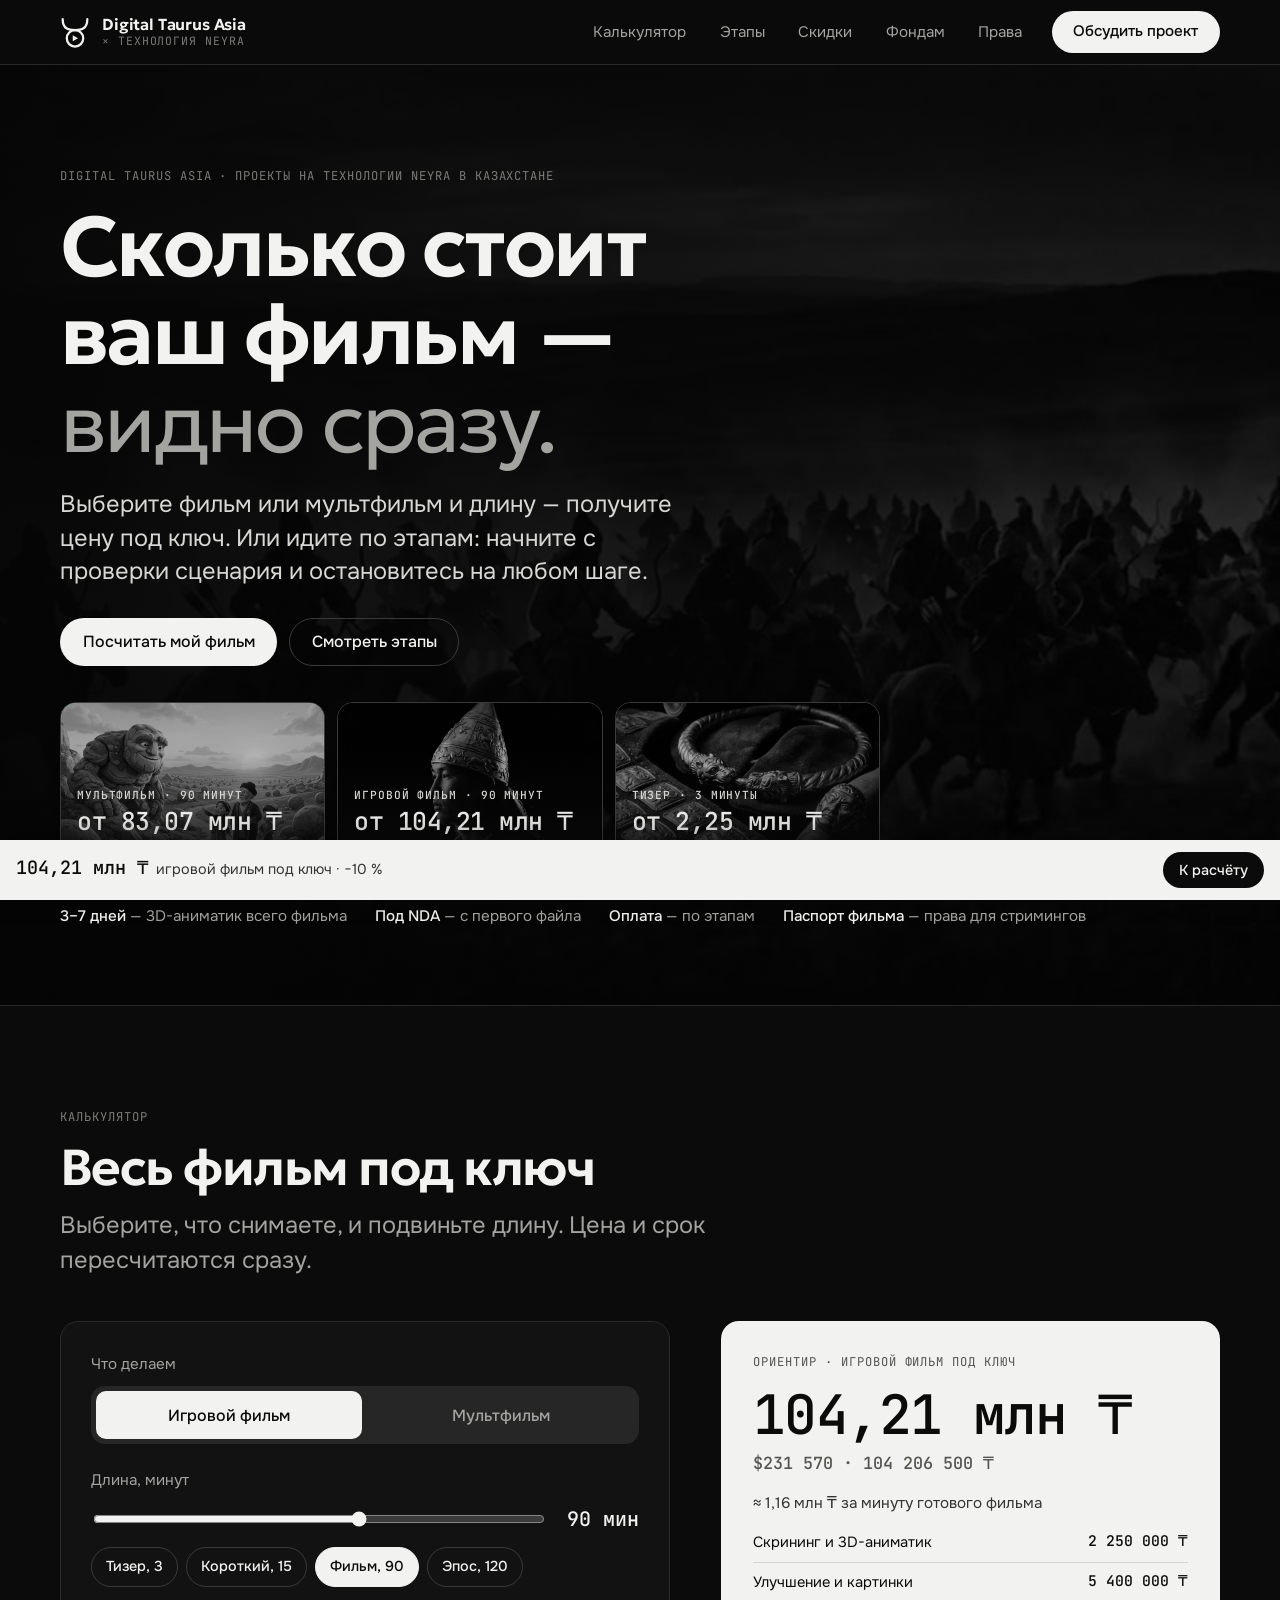
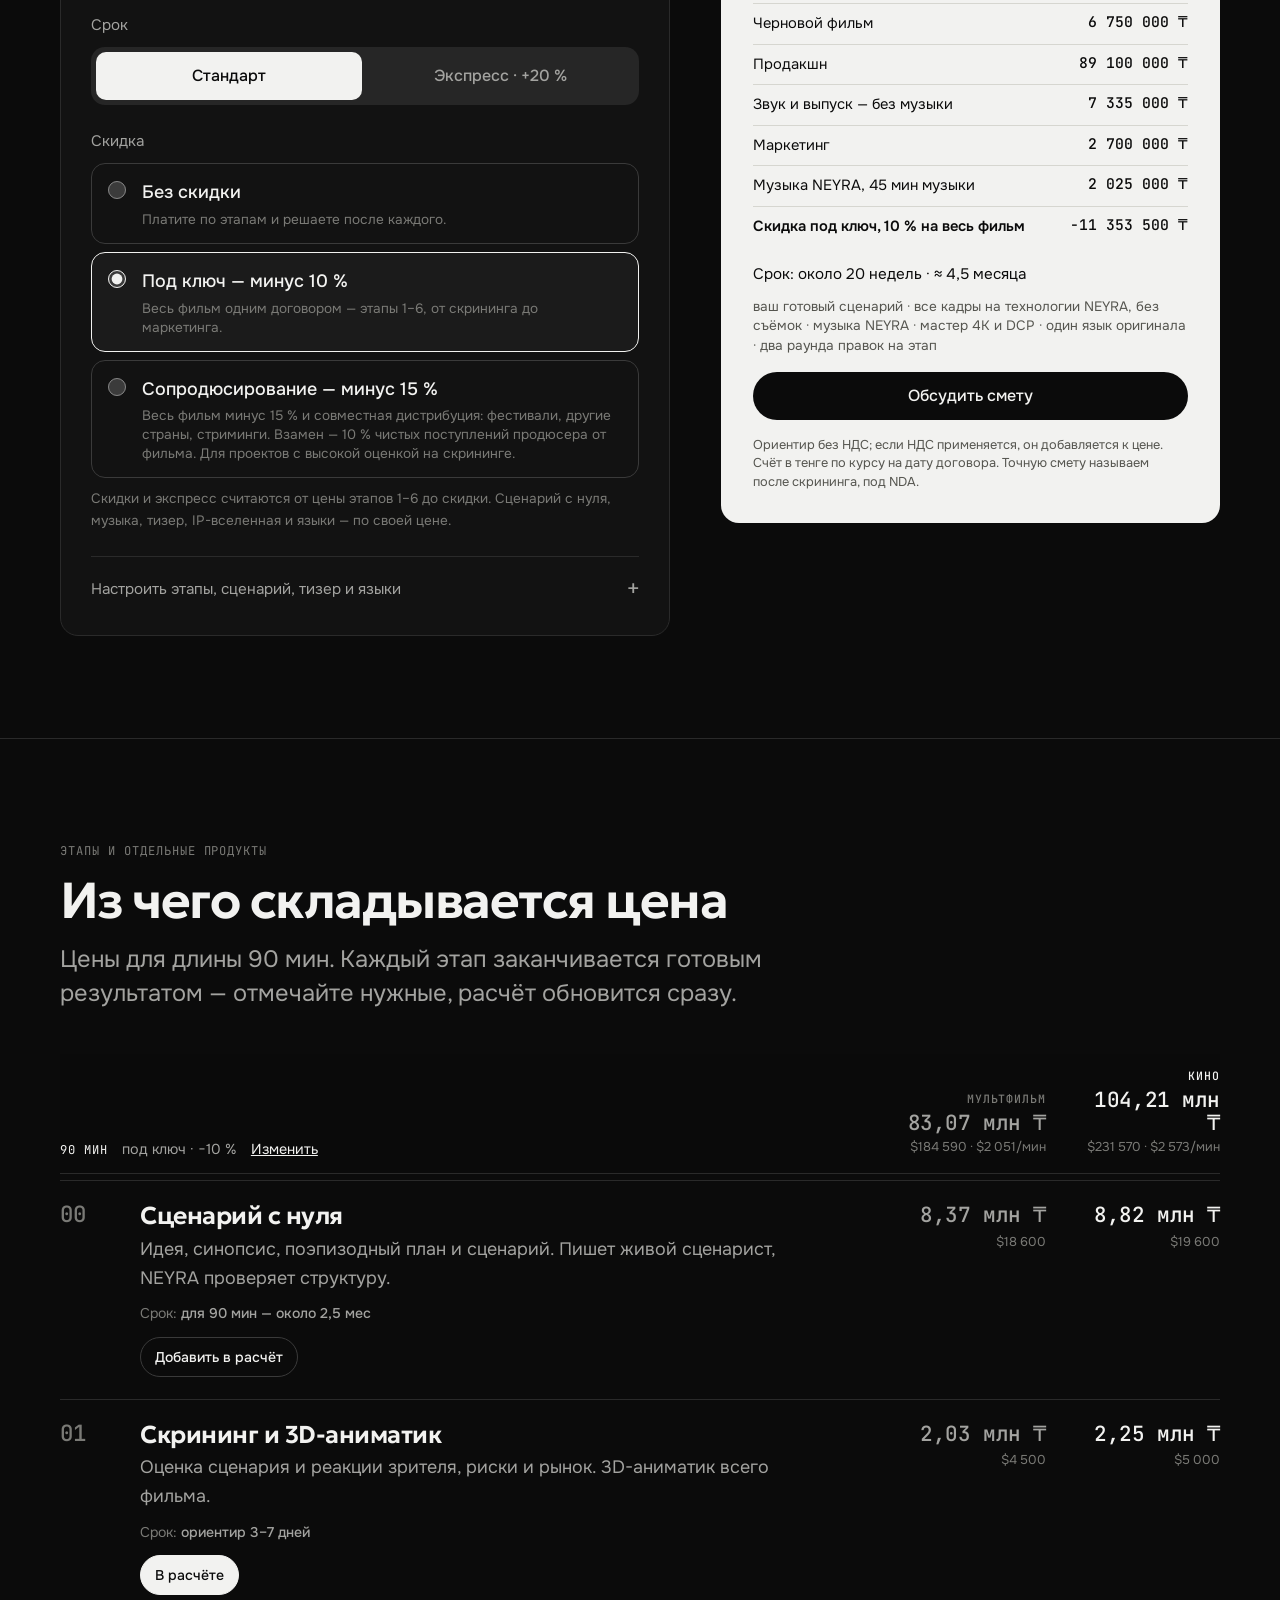
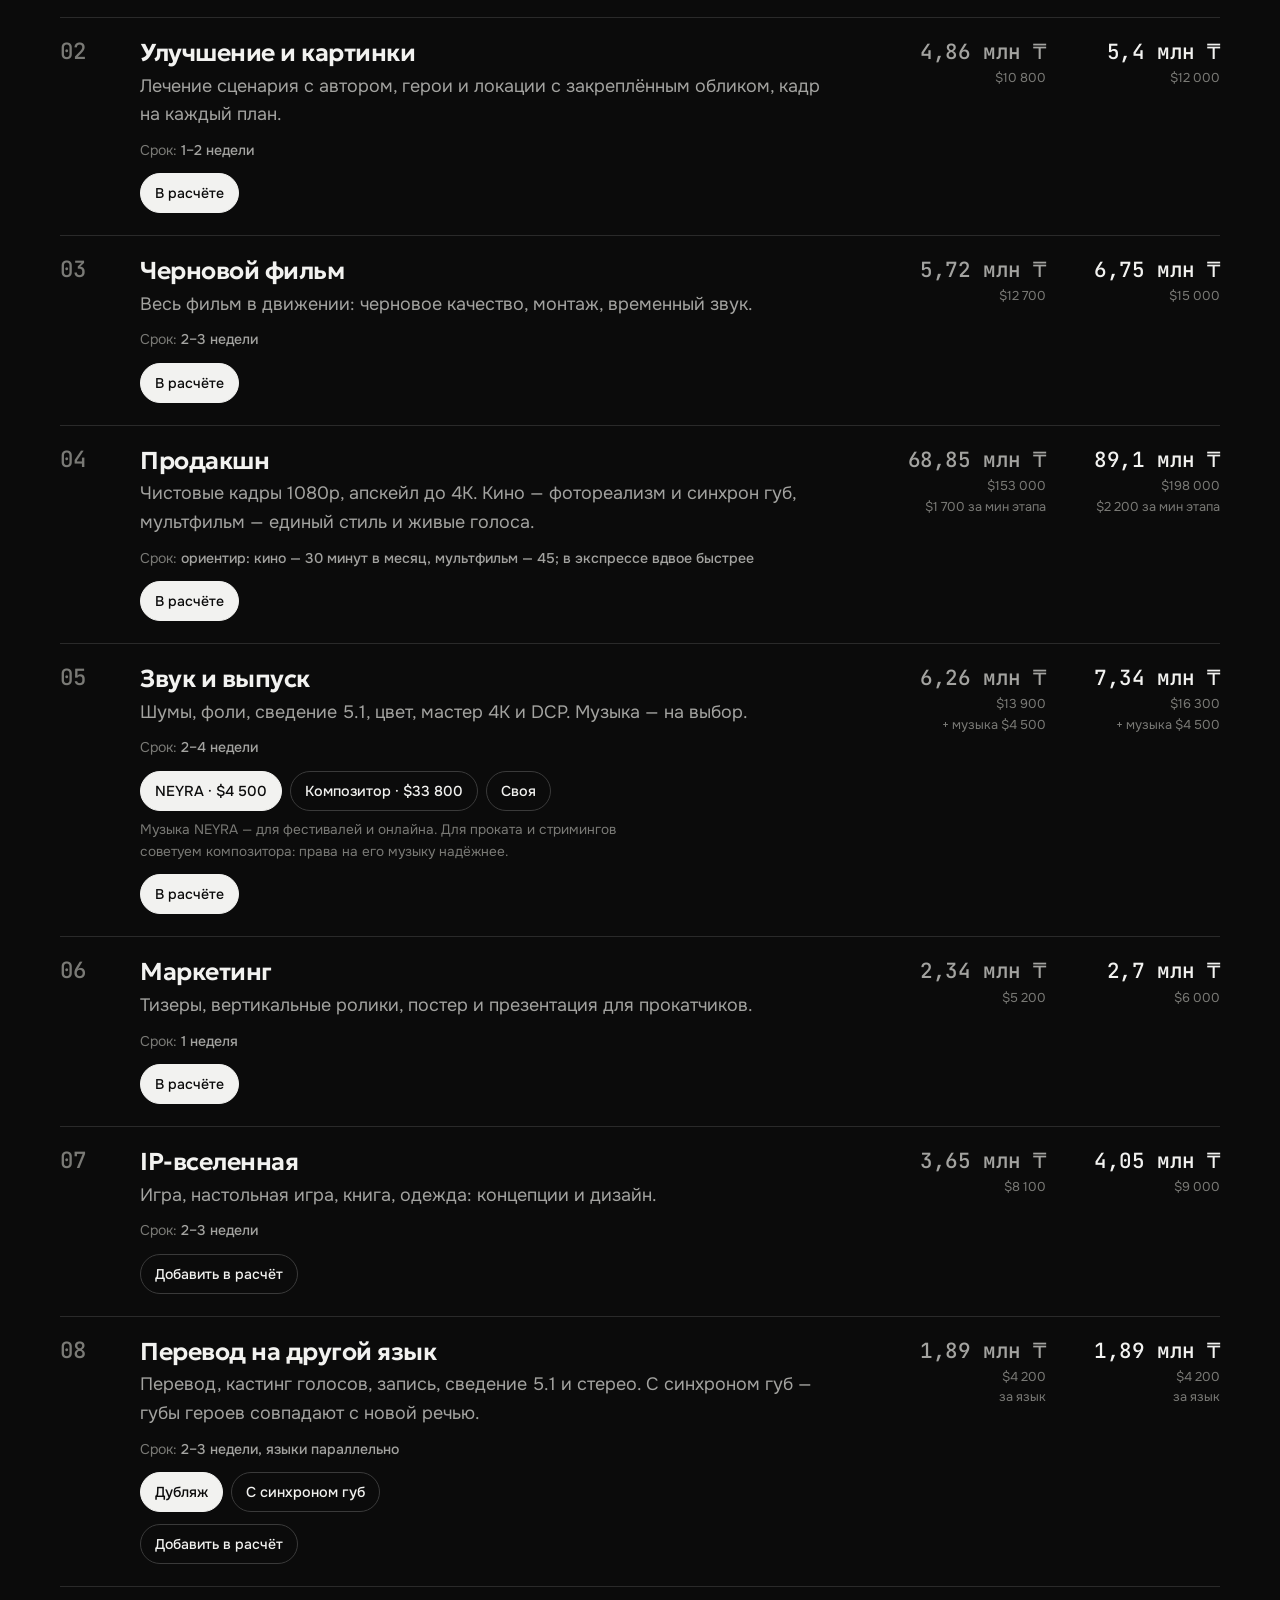
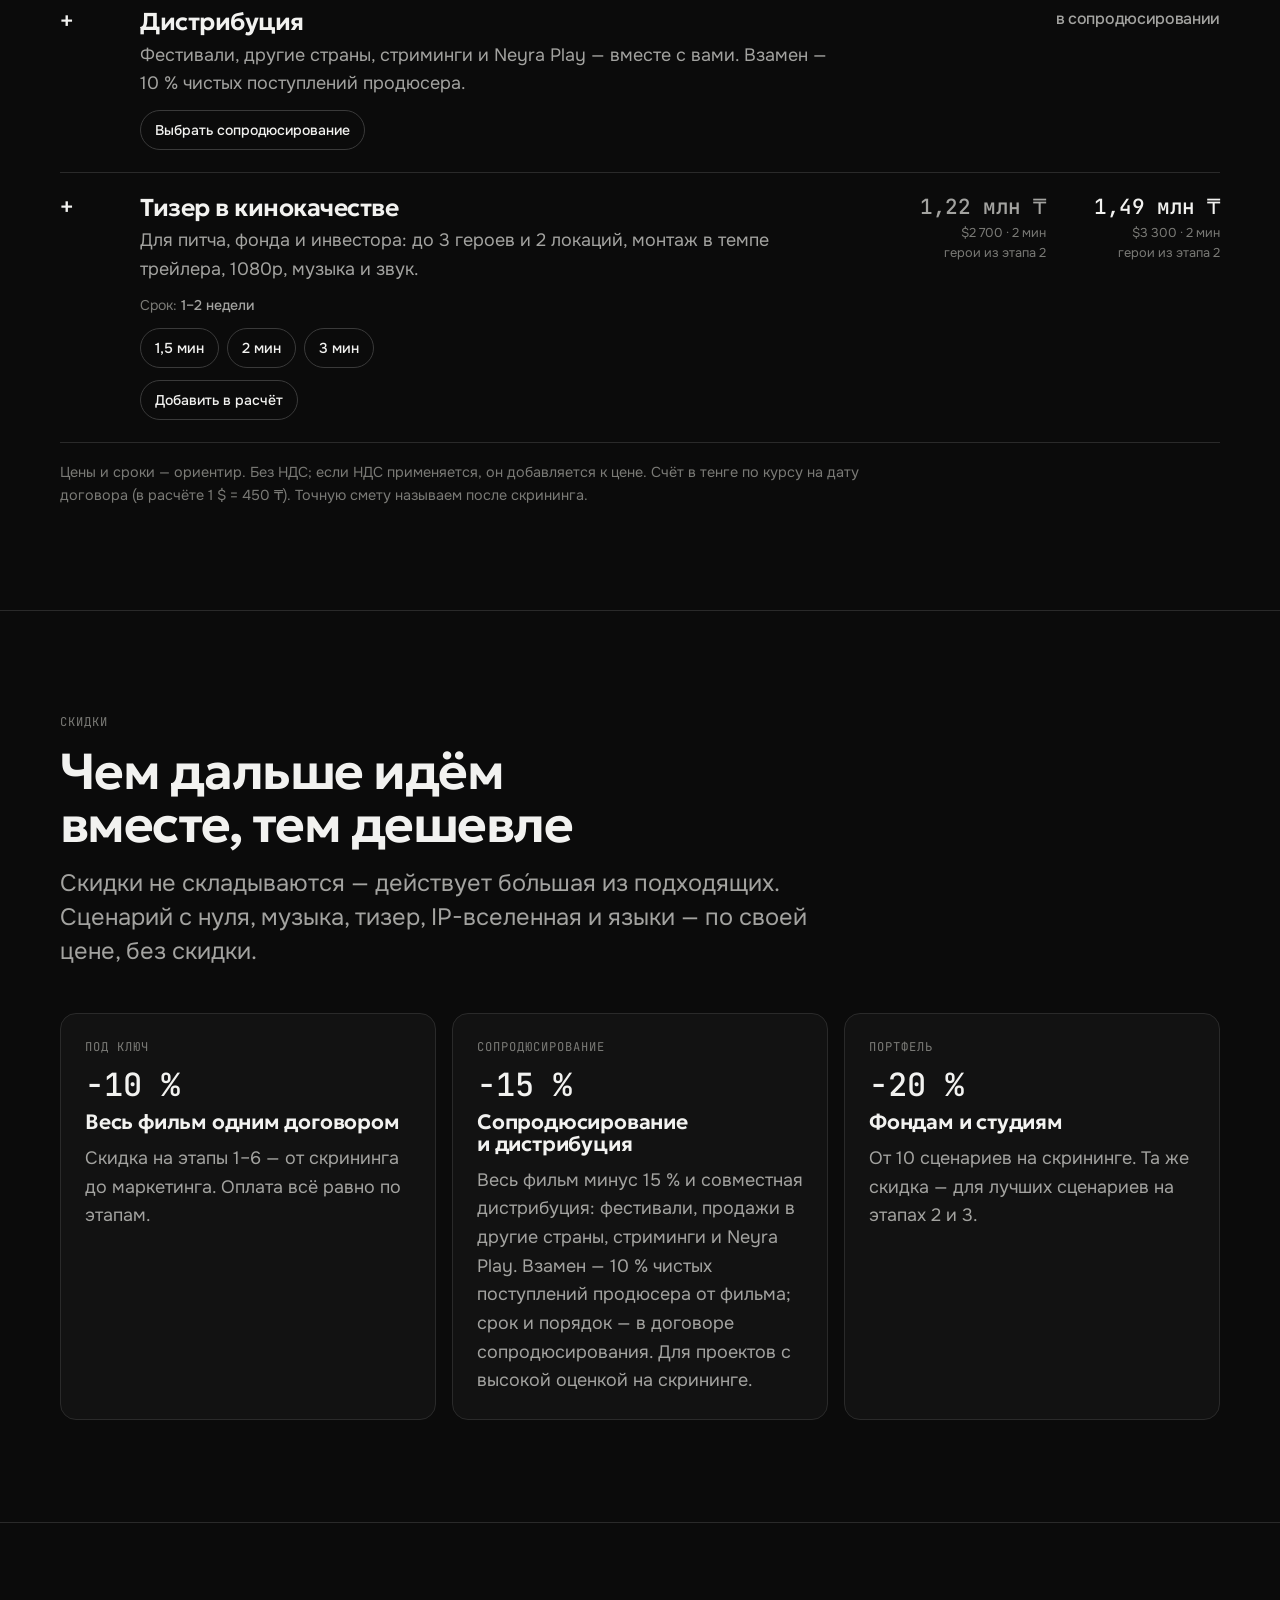
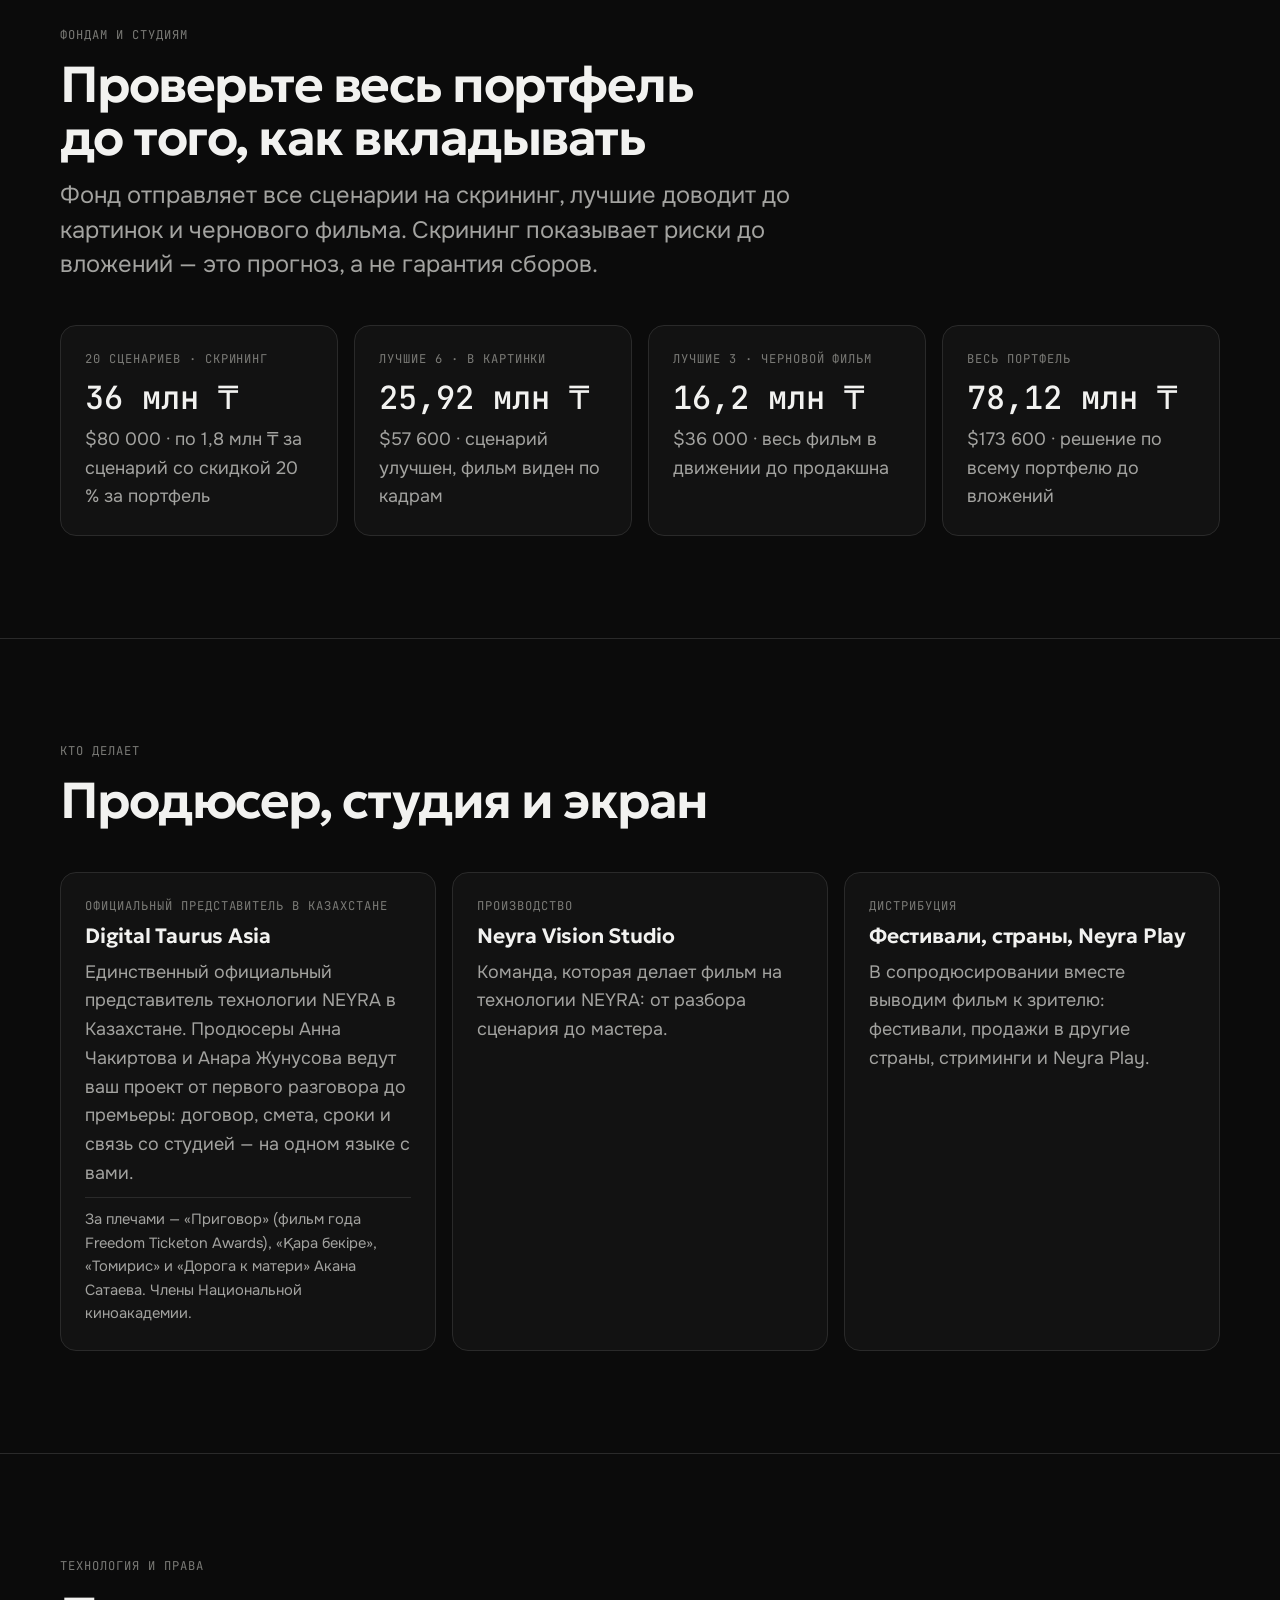
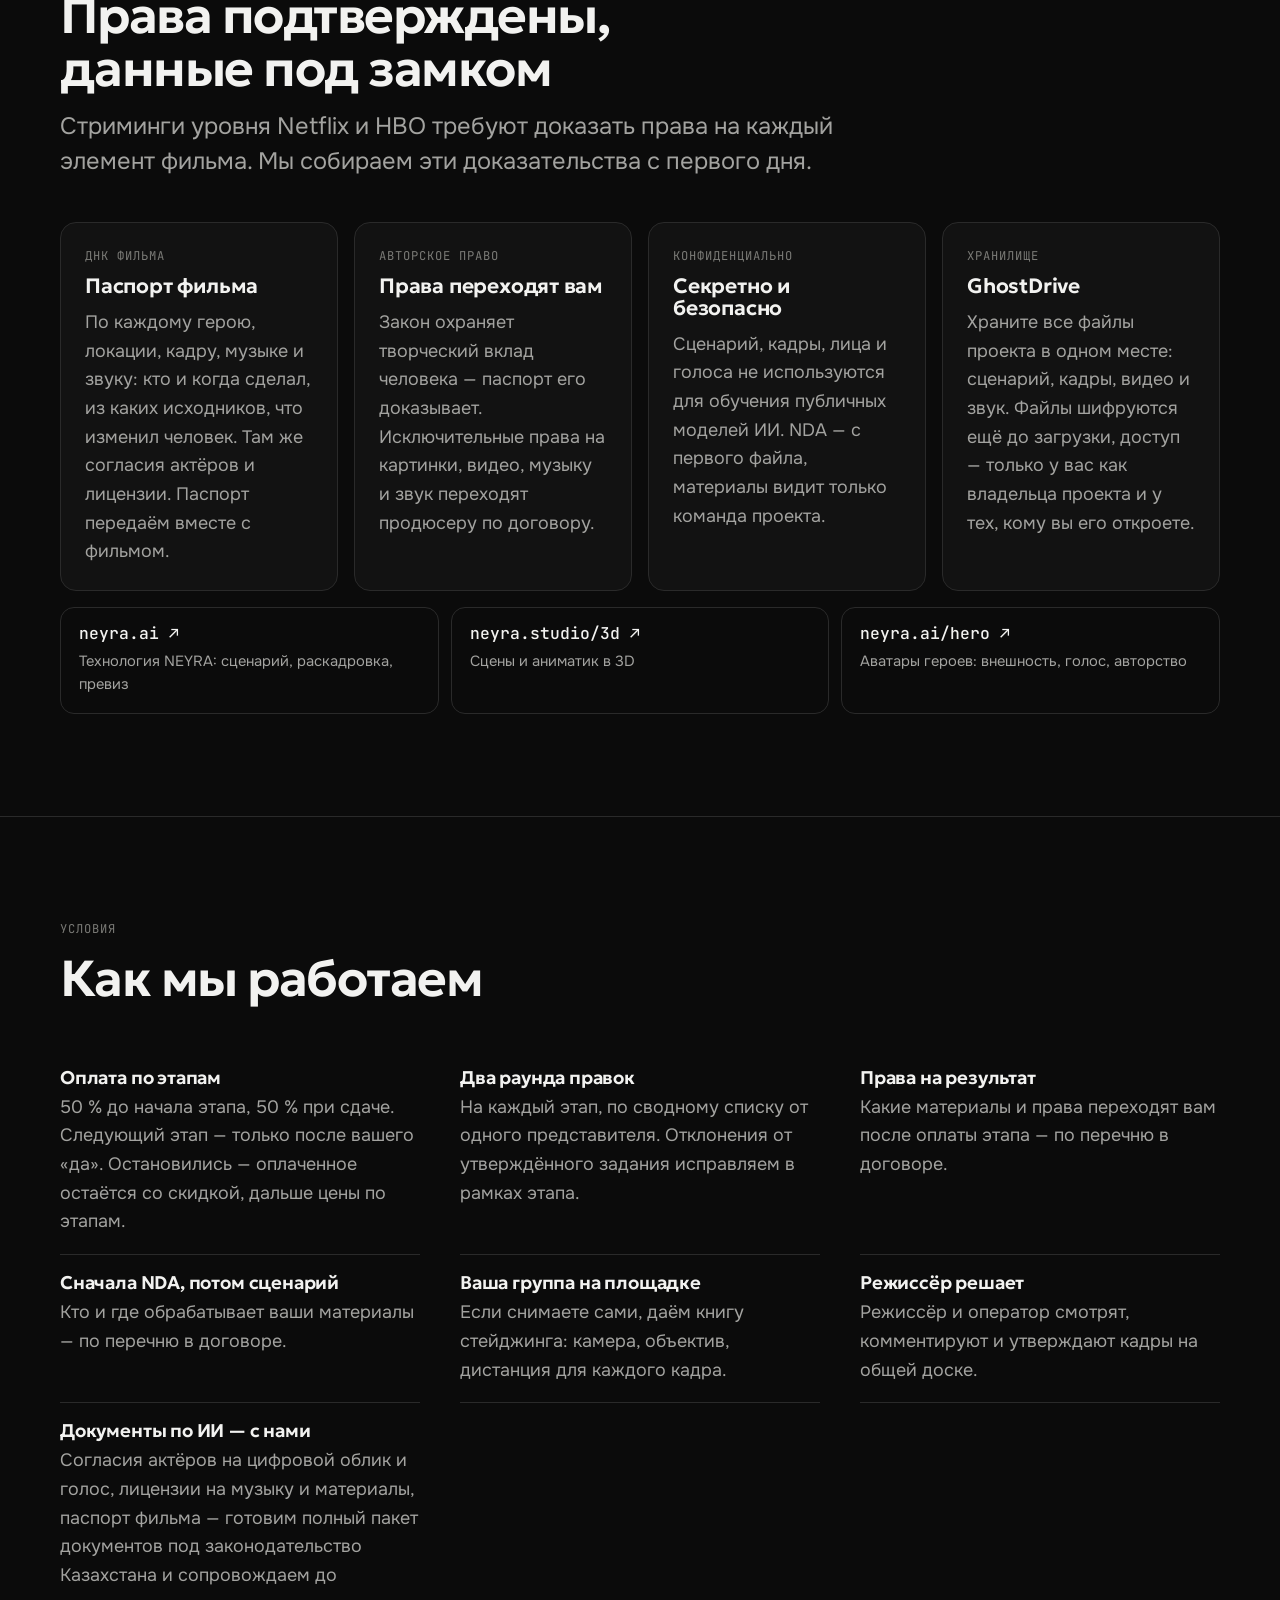
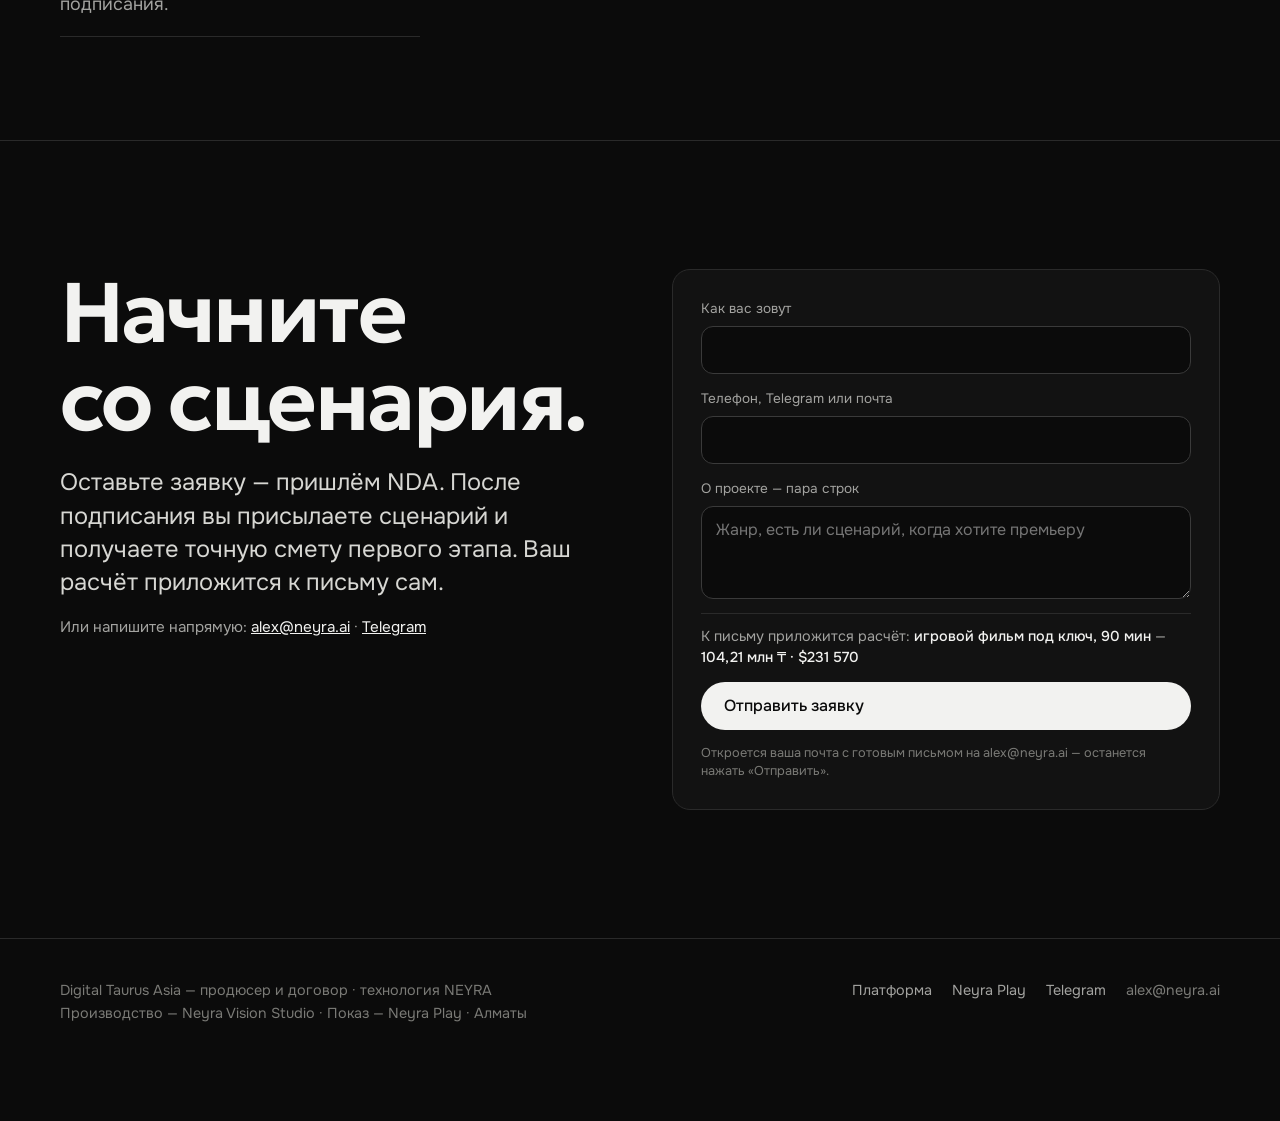
==== ceny/index.html @ 2ffd8d99 "75: кнопка сопродюсирования в этапах отменяется повторным нажатием («Выбрано · отменить»), в обеих в" ====
<!doctype html>
<html lang="ru">
<head>
<meta charset="utf-8">
<meta name="viewport" content="width=device-width,initial-scale=1,viewport-fit=cover">
<title>Цены — Digital Taurus Asia · технология NEYRA</title>
<meta name="description" content="Сколько стоит ваш фильм или мультфильм под ключ: выберите длину и получите цену. Или идите по этапам — от скрининга сценария до перевода. Технология NEYRA, Казахстан.">
<meta property="og:title" content="Цены — Digital Taurus Asia · технология NEYRA">
<meta property="og:description" content="Фильм или мультфильм под ключ: выберите длину — увидите цену. Восемь этапов от сценария до проката.">
<meta property="og:image" content="https://studio.neyra.vision/v2/media/og-v2.jpg">
<link rel="icon" href="../assets/favicon-64.png">
<link rel="preconnect" href="https://fonts.googleapis.com">
<link rel="preconnect" href="https://fonts.gstatic.com" crossorigin>
<link href="https://fonts.googleapis.com/css2?family=Geologica:wght@300;400;600&family=Onest:wght@400;500;600&family=JetBrains+Mono:wght@400;500&display=swap" rel="stylesheet">
<style>
:root{
  --ink:#0b0b0b; --ink-2:#121212; --ink-3:#1b1b1b; --ink-4:#262626;
  --line:#2a2a2a; --line-2:#3a3a3a;
  --text:#f2f2f0; --muted:#a3a3a0; --dim:#7a7a76;
  --disp:'Geologica',system-ui,sans-serif; --body:'Onest',system-ui,sans-serif; --mono:'JetBrains Mono',ui-monospace,monospace;
  --ease:cubic-bezier(.16,1,.3,1);
  --step-0:clamp(1rem,.96rem + .2vw,1.125rem);
  --step-1:clamp(1.2rem,1.08rem + .5vw,1.5rem);
  --step-3:clamp(1.9rem,1.4rem + 2.2vw,3.2rem);
  --step-5:clamp(2.5rem,1.6rem + 4.6vw,5.6rem);
  color-scheme:dark;
}
*{box-sizing:border-box}
[hidden]{display:none!important}
html{-webkit-text-size-adjust:100%;scroll-behavior:smooth}
body{margin:0;background:var(--ink);color:var(--text);font:400 var(--step-0)/1.6 var(--body);-webkit-font-smoothing:antialiased;overflow-x:hidden}
img{display:block;max-width:100%}
a{color:inherit}
::selection{background:var(--text);color:var(--ink)}
:focus-visible{outline:2px solid var(--text);outline-offset:3px;border-radius:4px}
.wrap{width:min(1240px,100%);margin:0 auto;padding-left:max(16px,env(safe-area-inset-left,0px));padding-right:max(16px,env(safe-area-inset-right,0px))}
@media (min-width:700px){.wrap{padding-left:max(40px,env(safe-area-inset-left,0px));padding-right:max(40px,env(safe-area-inset-right,0px))}}
h1,h2,h3{font-family:var(--disp);font-weight:600;letter-spacing:-.03em;line-height:1.04;margin:0;text-wrap:balance}
p{margin:0}
.mono{font-family:var(--mono);font-size:.76rem;letter-spacing:.08em;text-transform:uppercase;color:var(--dim)}
.btn{display:inline-flex;align-items:center;gap:.55em;min-height:48px;padding:0 1.35em;border-radius:999px;border:1px solid transparent;font:500 1rem/1 var(--body);text-decoration:none;cursor:pointer;transition:transform .25s var(--ease),background-color .2s,border-color .2s;white-space:nowrap}
.btn:active{transform:scale(.97)}
.btn--main{background:var(--text);color:var(--ink)}
.btn--main:hover{background:#fff}
.btn--ghost{background:transparent;color:var(--text);border-color:var(--line-2)}
.btn--ghost:hover{border-color:var(--text)}

/* шапка */
.top{position:sticky;top:env(safe-area-inset-top,0px);z-index:30;background:color-mix(in oklab,var(--ink) 88%,transparent);backdrop-filter:saturate(1.2) blur(8px);border-bottom:1px solid var(--line)}
.top .wrap{display:flex;align-items:center;justify-content:space-between;gap:16px;min-height:64px}
.brand{display:inline-flex;align-items:center;gap:12px;min-height:44px;text-decoration:none}
.brand svg{width:30px;height:31px;flex:none}
.brand b{font:600 1rem/1.1 var(--disp);letter-spacing:-.01em;display:block}
.brand small{font:400 .72rem/1.2 var(--mono);letter-spacing:.08em;color:var(--dim);text-transform:uppercase;display:block}
.nav{display:flex;align-items:center;gap:clamp(10px,2vw,26px)}
.nav a.link{font-size:.95rem;color:var(--muted);text-decoration:none;padding:10px 4px}
.nav a.link:hover{color:var(--text)}
.nav .btn{min-height:42px;font-size:.95rem}
@media (max-width:900px){.nav a.link{display:none}}
@media (max-width:480px){.brand small{display:none}.brand b{font-size:.92rem}.nav .btn{padding:0 1em}}

/* первый экран */
.hero{position:relative;padding:clamp(56px,8vw,112px) 0 clamp(44px,6vw,80px);overflow:hidden;border-bottom:1px solid var(--line)}
.hero__bg{position:absolute;inset:0;background:url("../v2/media/konnica.jpg") center/cover no-repeat;filter:grayscale(1) brightness(.42)}
.hero__video{position:absolute;inset:0;width:100%;height:100%;object-fit:cover;animation:heroDrift 40s ease-in-out infinite alternate}
@keyframes heroDrift{from{transform:scale(1.04) translateX(-1%)}to{transform:scale(1.1) translateX(1%)}}
@media (prefers-reduced-motion:reduce){.hero__video{display:none}}
.hero__bg::after{content:"";position:absolute;inset:0;background:linear-gradient(90deg,rgba(11,11,11,.95) 0%,rgba(11,11,11,.7) 55%,rgba(11,11,11,.35) 100%)}
.hero .wrap{position:relative}
.hero h1{font-size:var(--step-5);font-weight:600;max-width:15ch;margin-top:16px}
.hero h1 em{font-style:normal;font-weight:300;color:var(--muted)}
.hero p.lead{max-width:620px;margin-top:22px;font-size:var(--step-1);line-height:1.4;color:#d7d7d3}
.hero__cta{display:flex;flex-wrap:wrap;gap:12px;margin-top:30px}
/* три афиши с ориентирами цен */
.posters{display:grid;grid-template-columns:repeat(3,minmax(0,1fr));gap:12px;margin-top:36px;max-width:820px}
.offer-t{position:relative;display:flex;flex-direction:column;justify-content:flex-end;align-items:flex-start;gap:2px;aspect-ratio:16/10;padding:14px 16px;border:1px solid var(--line-2);border-radius:16px;overflow:hidden;background:var(--img) center/cover no-repeat #111;color:var(--text);text-align:left;cursor:pointer;isolation:isolate}
.offer-t::before{content:"";position:absolute;inset:0;background:var(--img) center/cover no-repeat;filter:grayscale(1) brightness(.75);transition:filter .5s,transform .6s;z-index:-2}
.offer-t::after{content:"";position:absolute;inset:0;background:linear-gradient(180deg,rgba(11,11,11,.05) 30%,rgba(11,11,11,.9) 100%);z-index:-1}
.offer-t:hover::before,.offer-t:focus-visible::before{filter:grayscale(0) brightness(.85);transform:scale(1.04)}
.offer-t:focus-visible{outline:2px solid var(--text);outline-offset:3px}
.offer-t__k{font:500 .7rem/1.2 var(--mono);letter-spacing:.08em;text-transform:uppercase;color:#d7d7d3}
.offer-t b{font:500 clamp(1.15rem,1rem + .7vw,1.55rem)/1.1 var(--mono);font-variant-numeric:tabular-nums;letter-spacing:-.02em;margin-top:4px}
.offer-t small{color:#c8c8c4;font-size:.85rem}
@media (max-width:600px){
  .posters{display:flex;overflow-x:auto;scrollbar-width:none;margin:28px -16px 0;padding:0 16px;gap:10px;scroll-snap-type:x mandatory}
  .posters::-webkit-scrollbar{display:none}
  .offer-t{flex:0 0 74vw;scroll-snap-align:start}
}
.facts{display:flex;flex-wrap:wrap;gap:10px 28px;margin-top:36px;color:var(--muted);font-size:.95rem}
.facts b{color:var(--text);font-weight:500}

section.block{padding:clamp(60px,8vw,112px) 0;border-bottom:1px solid var(--line)}
.block__head{display:flex;flex-direction:column;gap:14px;margin-bottom:clamp(26px,4vw,44px);max-width:780px}
.block__head h2{font-size:var(--step-3)}
.block__head p{color:var(--muted);font-size:var(--step-1);line-height:1.45}

/* калькулятор */
.calc{display:grid;grid-template-columns:minmax(0,1.1fr) minmax(0,.9fr);gap:clamp(22px,4vw,52px);align-items:start}
@media (max-width:900px){.calc{grid-template-columns:1fr}}
.panel{background:var(--ink-2);border:1px solid var(--line);border-radius:18px;padding:clamp(18px,3vw,30px);display:flex;flex-direction:column;gap:24px;min-width:0}
.field{display:flex;flex-direction:column;gap:10px;min-width:0}
.field > label,.field > .lbl{font-size:.95rem;color:var(--muted)}
.seg{display:grid;grid-template-columns:1fr 1fr;gap:6px;background:var(--ink-4);border-radius:14px;padding:5px}
.seg button{border:0;border-radius:10px;background:transparent;color:var(--muted);font:500 1rem/1.2 var(--body);padding:13px 10px;cursor:pointer;min-height:48px}
.seg button[aria-pressed="true"]{background:var(--text);color:var(--ink)}
.len{display:flex;align-items:center;gap:14px}
.len input[type=range]{flex:1;min-width:0;accent-color:var(--text);height:28px}
.len output{font:500 1.25rem/1 var(--mono);min-width:6.5ch;text-align:right;font-variant-numeric:tabular-nums}
.chips{display:flex;flex-wrap:wrap;gap:8px}
.chips--row{flex-wrap:nowrap;overflow-x:auto;scrollbar-width:none;-webkit-overflow-scrolling:touch;margin:0 -16px;padding:2px 16px;mask-image:linear-gradient(90deg,#000 calc(100% - 28px),transparent)}
.chips--row::-webkit-scrollbar{display:none}
.chips--row .chip{flex:0 0 auto;white-space:nowrap}
@media (min-width:600px){.chips--row{margin:0;padding:2px 0;mask-image:none}}
.chip{border:1px solid var(--line-2);background:transparent;color:var(--text);border-radius:999px;padding:9px 14px;font:500 .9rem/1 var(--body);cursor:pointer;min-height:40px}
.chip[aria-pressed="true"]{background:var(--text);color:var(--ink);border-color:var(--text)}
.offers{display:grid;gap:8px}
.offer{display:grid;grid-template-columns:22px minmax(0,1fr);gap:12px;align-items:start;border:1px solid var(--line-2);border-radius:14px;padding:14px 16px;cursor:pointer}
.offer:has(input:checked){border-color:var(--text);background:var(--ink-3)}
.offer:has(input:disabled){opacity:.45;cursor:not-allowed}
.offer input{width:18px;height:18px;accent-color:var(--text);margin:3px 0 0}
.offer b{font-weight:500}
.offer small{display:block;color:var(--dim);font-size:.85rem;margin-top:3px;line-height:1.4}
details.more{border-top:1px solid var(--line);padding-top:16px}
details.more summary{cursor:pointer;color:var(--muted);font-size:.95rem;list-style:none;display:flex;justify-content:space-between;align-items:center;min-height:32px}
details.more summary::-webkit-details-marker{display:none}
details.more summary::after{content:"+";font:400 1.3rem/1 var(--mono)}
details.more[open] summary::after{content:"−"}
details.more .inner{display:flex;flex-direction:column;gap:18px;margin-top:14px}
.checks{display:grid}
.check{display:grid;grid-template-columns:24px minmax(0,1fr) auto;gap:12px;align-items:center;padding:11px 0;border-bottom:1px solid var(--line);cursor:pointer}
.check:last-child{border-bottom:0}
.check input{width:20px;height:20px;accent-color:var(--text);margin:0}
.check span{min-width:0}
.check em{font-style:normal;font:500 .9rem/1 var(--mono);color:var(--muted);font-variant-numeric:tabular-nums;white-space:nowrap}
.step-in{display:flex;align-items:center;gap:10px}
.step-in button{width:40px;height:40px;border-radius:50%;border:1px solid var(--line-2);background:transparent;color:var(--text);font:500 1.2rem/1 var(--body);cursor:pointer}
.step-in output{font:500 1.2rem/1 var(--mono);min-width:2ch;text-align:center}
.total{position:sticky;top:84px;background:var(--text);color:var(--ink);border-radius:18px;padding:clamp(20px,3vw,32px);display:flex;flex-direction:column;gap:16px;min-width:0}
.total .mono{color:#55554f}
.total__sum{font:500 clamp(2.1rem,1.5rem + 2.8vw,3.4rem)/1 var(--mono);letter-spacing:-.03em;font-variant-numeric:tabular-nums;word-break:break-word}
.total__usd{font:500 1.05rem/1.3 var(--mono);color:#55554f;margin-top:10px}
.total__min{font-size:.95rem;color:#33332f}
.total ul{list-style:none;margin:0;padding:0;display:grid;gap:8px;font-size:.92rem}
.total li{display:flex;justify-content:space-between;gap:12px;border-bottom:1px solid #d6d6d0;padding-bottom:8px}
.total li b{font:500 .92rem/1.3 var(--mono);white-space:nowrap;font-variant-numeric:tabular-nums}
.total li.disc{border-bottom:0;font-weight:600}
.total__time{font-size:.95rem}
.total .btn{background:var(--ink);color:var(--text);justify-content:center}
.total .btn:hover{background:#222}
.total__fine{font-size:.8rem;color:#55554f;line-height:1.45}
.total__incl{font-size:.85rem;color:#55554f;line-height:1.45;margin-top:-6px}

/* лестница этапов: слева что входит, справа две колонки цен — мультфильм и кино */
.stages{display:grid;border-top:1px solid var(--line)}
.stage{display:grid;grid-template-columns:56px minmax(0,1fr) 150px 150px;gap:10px 24px;padding:22px 0;border-bottom:1px solid var(--line);align-items:start}
.stage__n{font:500 1.4rem/1 var(--mono);color:var(--dim);font-variant-numeric:tabular-nums}
.stage h3{font-size:clamp(1.2rem,1.05rem + .6vw,1.55rem);letter-spacing:-.02em}
.stage__what{color:var(--muted);margin-top:6px;max-width:58ch}
.stage__meta{display:flex;flex-wrap:wrap;gap:6px 18px;margin-top:10px;font-size:.88rem;color:var(--dim)}
.stage__meta b{color:var(--muted);font-weight:500}
.stage__p{text-align:right;min-width:0}
.stage__p::before{content:attr(data-l);display:none;font:500 .7rem/1 var(--mono);letter-spacing:.08em;text-transform:uppercase;color:var(--dim);margin-bottom:6px}
.stage__p b{display:block;font:500 clamp(1.05rem,.95rem + .45vw,1.35rem)/1.15 var(--mono);font-variant-numeric:tabular-nums;letter-spacing:-.02em;color:var(--muted)}
.stage__p small{display:block;color:var(--dim);font-size:.8rem;margin-top:4px;white-space:pre-line}
.stages[data-sel="anim"] .stage__p[data-t="anim"] b,.stages[data-sel="film"] .stage__p[data-t="film"] b{color:var(--text)}
.stage__p--wide{grid-column:3 / 5}
.stage__p--wide b{font:500 1rem/1.3 var(--body);color:var(--muted)}
@media (max-width:760px){
  .stage{grid-template-columns:32px minmax(0,1fr) minmax(0,1fr);gap:10px 16px;padding:20px 0}
  .stage__n{font-size:1.1rem}
  .stage__t{grid-column:2 / 4}
  .stage__p{text-align:left}
  .stage__p::before{display:block}
  .stage__p[data-t="anim"]{grid-column:2}
  .stage__p[data-t="film"]{grid-column:3}
  .stage__p--wide{grid-column:2 / 4}
}
.note{color:var(--dim);font-size:.9rem;margin-top:18px;max-width:80ch}
.pick{margin-top:12px;border:1px solid var(--line-2);background:transparent;color:var(--text);border-radius:999px;padding:9px 14px;font:500 .88rem/1 var(--body);cursor:pointer;min-height:40px;white-space:nowrap}
.pick:hover{border-color:var(--text)}
.pick[aria-pressed="true"]{background:var(--text);color:var(--ink);border-color:var(--text)}
.stage--dist .stage__n{color:var(--text)}
.offer-note{font-size:.85rem;color:var(--dim)}
.seg button:disabled{opacity:.4;cursor:not-allowed}
.sumbar{position:sticky;top:calc(65px + env(safe-area-inset-top,0px));z-index:20;display:grid;grid-template-columns:56px minmax(0,1fr) 150px 150px;gap:6px 24px;align-items:end;padding:12px 0;margin-bottom:6px;background:color-mix(in oklab,var(--ink) 92%,transparent);backdrop-filter:saturate(1.2) blur(8px);border-bottom:1px solid var(--line)}
.sumbar__l{grid-column:1 / 3;display:flex;flex-wrap:wrap;align-items:baseline;gap:4px 14px;min-width:0;color:var(--muted);font-size:.9rem}
.sumbar__l .mono{color:var(--text)}
.sumbar__l a{color:var(--text)}
.sumbar__c{appearance:none;background:none;border:0;margin:0;padding:4px 0;color:inherit;font:inherit;text-align:right;cursor:pointer;min-width:0;border-radius:8px}
.sumbar__c:focus-visible{outline:2px solid var(--text);outline-offset:4px}
.sumbar__c span{display:block;font:500 .72rem/1 var(--mono);letter-spacing:.08em;text-transform:uppercase;color:var(--dim)}
.sumbar__c b{display:block;margin-top:6px;font:500 clamp(1.05rem,.95rem + .45vw,1.35rem)/1.1 var(--mono);font-variant-numeric:tabular-nums;letter-spacing:-.02em;color:var(--muted)}
.sumbar__c small{display:block;margin-top:3px;color:var(--dim);font-size:.8rem}
.sumbar__c[aria-pressed="true"] span,.sumbar__c[aria-pressed="true"] b{color:var(--text)}
@media (max-width:760px){
  .sumbar{grid-template-columns:32px minmax(0,1fr) minmax(0,1fr);gap:4px 16px;padding:8px 0}
  .sumbar__l{grid-column:1 / 4}
  .sumbar__c{text-align:left}
  .sumbar__c[data-type="anim"]{grid-column:2}
  .sumbar__c[data-type="film"]{grid-column:3}
  .sumbar__c small{display:none}
}
.stage--extra .stage__n{color:var(--text)}
.stage .chips{margin-top:12px}
.stage__note{color:var(--dim);font-size:.85rem;margin-top:8px;max-width:58ch}
.dock{position:fixed;left:0;right:0;bottom:0;z-index:40;background:var(--text);color:var(--ink);display:flex;align-items:center;justify-content:space-between;gap:12px;padding:12px max(16px,env(safe-area-inset-right,0px)) calc(12px + env(safe-area-inset-bottom,0px)) max(16px,env(safe-area-inset-left,0px));box-shadow:0 -8px 30px rgba(0,0,0,.35)}
.dock span{min-width:0;font-size:.9rem;color:#33332f;overflow:hidden;text-overflow:ellipsis;white-space:nowrap}
.dock b{font:500 1.15rem/1 var(--mono);color:var(--ink);font-variant-numeric:tabular-nums;margin-right:8px}
.dock a{flex:none;background:var(--ink);color:var(--text);border-radius:999px;padding:11px 16px;font:500 .9rem/1 var(--body);text-decoration:none}

/* скидки, фонды, условия */
.cols{display:grid;grid-template-columns:repeat(auto-fit,minmax(min(100%,260px),1fr));gap:16px}
.card{background:var(--ink-2);border:1px solid var(--line);border-radius:16px;padding:24px;display:flex;flex-direction:column;gap:10px;min-width:0}
.card b.big{font:500 clamp(1.5rem,1.2rem + 1vw,2rem)/1.1 var(--mono);font-variant-numeric:tabular-nums}
.card h3{font-size:1.3rem;letter-spacing:-.01em}
.card p{color:var(--muted)}
.card__cred{color:var(--text);font-size:.92rem;border-top:1px solid var(--line);padding-top:10px;margin-top:auto}
.terms{display:grid;grid-template-columns:repeat(auto-fit,minmax(min(100%,300px),1fr));gap:0 40px}
.terms div{padding:18px 0;border-bottom:1px solid var(--line)}
.terms h3{font-size:1.15rem;letter-spacing:-.01em}
.terms p{color:var(--muted);margin-top:6px}
.tech{display:grid;grid-template-columns:repeat(auto-fit,minmax(min(100%,240px),1fr));gap:12px;margin-top:16px}
.tech a{display:flex;flex-direction:column;gap:6px;padding:16px 18px;border:1px solid var(--line);border-radius:14px;color:inherit;text-decoration:none;min-width:0}
.tech a:hover{border-color:var(--line-2)}
.tech b{font:500 1.02rem/1.2 var(--mono);overflow-wrap:anywhere}
.tech span{color:var(--muted);font-size:.92rem}
.who{display:grid;grid-template-columns:repeat(auto-fit,minmax(min(100%,280px),1fr));gap:16px}

.final{padding:clamp(72px,10vw,140px) 0}
/* анкета заявки */
.zayavka{display:grid;grid-template-columns:minmax(0,1fr) minmax(0,1fr);gap:clamp(24px,5vw,72px);align-items:start}
@media (max-width:820px){.zayavka{grid-template-columns:1fr}}
.final .zayavka__alt{margin-top:18px;color:var(--muted);font-size:.95rem;max-width:none}
.zayavka__alt a{color:var(--text)}
.form{display:flex;flex-direction:column;gap:14px;background:var(--ink-2);border:1px solid var(--line);border-radius:18px;padding:clamp(18px,3vw,28px)}
.form label{display:flex;flex-direction:column;gap:6px}
.form label span{font-size:.85rem;color:var(--muted)}
.form input,.form textarea{width:100%;background:var(--ink);border:1px solid var(--line-2);border-radius:12px;padding:12px 14px;color:var(--text);font:400 1rem/1.4 var(--body);min-height:46px}
.form textarea{resize:vertical}
.form input:focus,.form textarea:focus{outline:none;border-color:var(--text)}
.form input:user-invalid{border-color:#c46}
.final .form__calc{font-size:.9rem;line-height:1.45;color:var(--muted);border-top:1px solid var(--line);padding-top:12px;margin:0;max-width:none}
.form__calc b{color:var(--text);font-weight:500}
.final .form__note{font-size:.8rem;line-height:1.45;color:var(--dim);margin:0;max-width:none}
.final h2{font-size:var(--step-5);max-width:12ch}
.final p{color:#d7d7d3;max-width:560px;margin-top:22px;font-size:var(--step-1);line-height:1.4}
footer{padding:40px 0 calc(96px + env(safe-area-inset-bottom,0px));border-top:1px solid var(--line);color:var(--dim);font-size:.9rem}
footer .wrap{display:flex;flex-wrap:wrap;justify-content:space-between;gap:16px 32px}
footer nav{display:flex;flex-wrap:wrap;gap:8px 20px}
footer a{color:var(--muted);text-decoration:none}
footer a:hover{color:var(--text)}
@media (prefers-reduced-motion:reduce){*{transition:none!important;scroll-behavior:auto!important}}
</style>
</head>
<body>

<header class="top">
  <div class="wrap">
    <a class="brand" href="#top" aria-label="Digital Taurus Asia · технология NEYRA">
      <svg viewBox="20 18 160 166" aria-hidden="true"><circle cx="100" cy="132" r="44" fill="none" stroke="#f2f2f0" stroke-width="12"/><path d="M34,30 C34,82 66,88 100,88 C134,88 166,82 166,30" fill="none" stroke="#f2f2f0" stroke-width="12" stroke-linecap="round"/><polygon points="88,116 88,148 116,132" fill="#f2f2f0"/></svg>
      <span><b>Digital Taurus Asia</b><small>× технология NEYRA</small></span>
    </a>
    <nav class="nav" aria-label="Разделы">
      <a class="link" href="#kalkulyator">Калькулятор</a>
      <a class="link" href="#etapy">Этапы</a>
      <a class="link" href="#skidki">Скидки</a>
      <a class="link" href="#fondam">Фондам</a>
      <a class="link" href="#prava">Права</a>
      <a class="btn btn--main" href="#zayavka">Обсудить проект</a>
    </nav>
  </div>
</header>

<main id="top">
<section class="hero" aria-labelledby="hero-title">
  <div class="hero__bg" aria-hidden="true"><video class="hero__video" autoplay muted loop playsinline preload="metadata" poster="../v2/media/konnica.jpg"><source src="../v2/media/konnica.mp4" type="video/mp4"></video></div>
  <div class="wrap">
    <div class="mono">Digital Taurus Asia · проекты на технологии NEYRA в Казахстане</div>
    <h1 id="hero-title">Сколько стоит ваш фильм — <em>видно сразу.</em></h1>
    <p class="lead">Выберите фильм или мультфильм и длину — получите цену под ключ. Или идите по этапам: начните с проверки сценария и остановитесь на любом шаге.</p>
    <div class="hero__cta">
      <a class="btn btn--main" href="#kalkulyator">Посчитать мой фильм</a>
      <a class="btn btn--ghost" href="#etapy">Смотреть этапы</a>
    </div>
    <div class="posters" id="hero-offers" aria-label="Ориентиры цен">
      <button type="button" class="offer-t" data-go="anim" style="--img:url('../v2/media/play-skoro-er-tostik.jpg')"><span class="offer-t__k">Мультфильм · 90 минут</span><b id="ho-anim"></b><small id="ho-anim-t"></small></button>
      <button type="button" class="offer-t" data-go="film" style="--img:url('../v2/media/saka-voin.jpg')"><span class="offer-t__k">Игровой фильм · 90 минут</span><b id="ho-film"></b><small id="ho-film-t"></small></button>
      <button type="button" class="offer-t" data-go="teaser" style="--img:url('../v2/media/zoloto-plastiny.jpg')"><span class="offer-t__k">Тизер · 3 минуты</span><b id="ho-teaser"></b><small id="ho-teaser-t"></small></button>
    </div>
    <div class="facts">
      <span><b>3–7 дней</b> — 3D-аниматик всего фильма</span>
      <span><b>Под NDA</b> — с первого файла</span>
      <span><b>Оплата</b> — по этапам</span>
      <span><b>Паспорт фильма</b> — права для стримингов</span>
    </div>
  </div>
</section>

<section class="block" id="kalkulyator" aria-labelledby="calc-title">
  <div class="wrap">
    <div class="block__head">
      <div class="mono">Калькулятор</div>
      <h2 id="calc-title">Весь фильм под ключ</h2>
      <p>Выберите, что снимаете, и подвиньте длину. Цена и срок пересчитаются сразу.</p>
    </div>
    <div class="calc">
      <div class="panel">
        <div class="field">
          <span class="lbl" id="type-lbl">Что делаем</span>
          <div class="seg" role="group" aria-labelledby="type-lbl" id="types">
            <button type="button" data-type="film" aria-pressed="true">Игровой фильм</button>
            <button type="button" data-type="anim" aria-pressed="false">Мультфильм</button>
          </div>
        </div>
        <div class="field">
          <label for="len">Длина, минут</label>
          <div class="len"><input type="range" id="len" min="3" max="150" step="1" value="90"><output id="len-out" for="len">90 мин</output></div>
          <div class="chips chips--row" role="group" aria-label="Быстрый выбор длины" id="formats"></div>
        </div>
        <div class="field">
          <span class="lbl" id="speed-lbl">Срок</span>
          <div class="seg" role="group" aria-labelledby="speed-lbl" id="speeds">
            <button type="button" data-fast="0" aria-pressed="true">Стандарт</button>
            <button type="button" data-fast="1" aria-pressed="false">Экспресс · +20&nbsp;%</button>
          </div>
          <p class="offer-note" id="speed-note" hidden>Экспресс включается, только когда сокращает срок. Здесь срок уже минимальный.</p>
        </div>
        <div class="field">
          <span class="lbl" id="offer-lbl">Скидка</span>
          <div class="offers" role="radiogroup" aria-labelledby="offer-lbl">
            <label class="offer" for="o-none"><input type="radio" name="offer" id="o-none" value="none"><span><b>Без скидки</b><small>Платите по этапам и решаете после каждого.</small></span></label>
            <label class="offer" for="o-pack"><input type="radio" name="offer" id="o-pack" value="pack" checked><span><b>Под ключ — минус 10 %</b><small>Весь фильм одним договором — этапы 1–6, от скрининга до маркетинга.</small></span></label>
            <label class="offer" for="o-copro"><input type="radio" name="offer" id="o-copro" value="copro"><span><b>Сопродюсирование — минус 15 %</b><small>Весь фильм минус 15 % и совместная дистрибуция: фестивали, другие страны, стриминги. Взамен — 10 % чистых поступлений продюсера от фильма. Для проектов с высокой оценкой на скрининге.</small></span></label>
          </div>
          <p class="offer-note">Скидки и экспресс считаются от цены этапов 1–6 до скидки. Сценарий с нуля, музыка, тизер, IP-вселенная и языки — по своей цене.</p>
        </div>
        <details class="more" id="more">
          <summary>Настроить этапы, сценарий, тизер и языки</summary>
          <div class="inner">
            <div class="checks"><label class="check" for="c-script"><input type="checkbox" id="c-script"><span>0. Сценарий с нуля</span><em id="cp-script"></em></label></div>
            <div class="checks" id="checks"></div>
            <div class="field">
              <span class="lbl" id="teaser-lbl">Тизер в кинокачестве</span>
              <div class="chips" role="group" aria-labelledby="teaser-lbl" id="teaser-chips"></div>
            </div>
            <div class="field">
              <span class="lbl" id="lang-lbl">Языковые версии</span>
              <div class="step-in" role="group" aria-labelledby="lang-lbl"><button type="button" id="lang-minus" aria-label="Меньше языков">−</button><output id="lang-out">0</output><button type="button" id="lang-plus" aria-label="Больше языков">+</button></div>
              <div id="lip-box"></div>
            </div>
            <div class="field">
              <span class="lbl" id="music-lbl">Музыка к этапу 5</span>
              <div id="music-box"></div>
            </div>
          </div>
        </details>
      </div>
      <aside class="total" aria-live="polite">
        <div class="mono" id="total-lbl">Игровой фильм под ключ</div>
        <div><div class="total__sum" id="sum">—</div><div class="total__usd" id="sum-usd"></div></div>
        <p class="total__min" id="per-min"></p>
        <ul id="lines"></ul>
        <p class="total__time" id="time"></p>
        <p class="total__incl" id="incl"></p>
        <a class="btn" href="#zayavka">Обсудить смету</a>
        <p class="total__fine" id="fine">Без НДС. Точную смету называем после скрининга, под NDA. Оплата по этапам.</p>
      </aside>
    </div>
  </div>
</section>

<section class="block" id="etapy" aria-labelledby="etapy-title">
  <div class="wrap">
    <div class="block__head">
      <div class="mono">Этапы и отдельные продукты</div>
      <h2 id="etapy-title">Из чего складывается цена</h2>
      <p id="et-fmt">Цены для длины 90 мин. Каждый этап заканчивается готовым результатом — отмечайте нужные, расчёт обновится сразу.</p>
    </div>
    <div class="sumbar" id="sumbar">
      <div class="sumbar__l"><span class="mono" id="sb-len">90 мин</span><span id="sb-lbl"></span><a href="#kalkulyator">Изменить</a></div>
      <button type="button" class="sumbar__c" data-type="anim" aria-pressed="false"><span>Мультфильм</span><b id="sb-anim">—</b><small id="sb-anim-usd"></small></button>
      <button type="button" class="sumbar__c" data-type="film" aria-pressed="true"><span>Кино</span><b id="sb-film">—</b><small id="sb-film-usd"></small></button>
    </div>
    <div class="stages" id="stages"></div>
    <p class="note">Цены и сроки — ориентир. Без НДС; если НДС применяется, он добавляется к цене. Счёт в тенге по курсу на дату договора (в расчёте 1 $ = 450 ₸). Точную смету называем после скрининга.</p>
  </div>
</section>

<section class="block" id="skidki" aria-labelledby="skidki-title">
  <div class="wrap">
    <div class="block__head">
      <div class="mono">Скидки</div>
      <h2 id="skidki-title">Чем дальше идём вместе, тем дешевле</h2>
      <p>Скидки не складываются — действует бо́льшая из подходящих. Сценарий с нуля, музыка, тизер, IP-вселенная и языки — по своей цене, без скидки.</p>
    </div>
    <div class="cols">
      <div class="card"><span class="mono">Под ключ</span><b class="big">−10 %</b><h3>Весь фильм одним договором</h3><p>Скидка на этапы 1–6 — от скрининга до маркетинга. Оплата всё равно по этапам.</p></div>
      <div class="card"><span class="mono">Сопродюсирование</span><b class="big">−15 %</b><h3>Сопродюсирование и дистрибуция</h3><p>Весь фильм минус 15 % и совместная дистрибуция: фестивали, продажи в другие страны, стриминги и Neyra Play. Взамен — 10 % чистых поступлений продюсера от фильма; срок и порядок — в договоре сопродюсирования. Для проектов с высокой оценкой на скрининге.</p></div>
      <div class="card"><span class="mono">Портфель</span><b class="big">−20 %</b><h3>Фондам и студиям</h3><p>От 10 сценариев на скрининге. Та же скидка — для лучших сценариев на этапах 2 и 3.</p></div>
    </div>
  </div>
</section>

<section class="block" id="fondam" aria-labelledby="fond-title">
  <div class="wrap">
    <div class="block__head">
      <div class="mono">Фондам и студиям</div>
      <h2 id="fond-title">Проверьте весь портфель до того, как вкладывать</h2>
      <p>Фонд отправляет все сценарии на скрининг, лучшие доводит до картинок и чернового фильма. Скрининг показывает риски до вложений — это прогноз, а не гарантия сборов.</p>
    </div>
    <div class="cols" id="fund"></div>
  </div>
</section>

<section class="block" aria-labelledby="who-title">
  <div class="wrap">
    <div class="block__head">
      <div class="mono">Кто делает</div>
      <h2 id="who-title">Продюсер, студия и экран</h2>
    </div>
    <div class="who">
      <div class="card"><span class="mono">Официальный представитель в Казахстане</span><h3>Digital Taurus Asia</h3><p>Единственный официальный представитель технологии NEYRA в Казахстане. Продюсеры Анна Чакиртова и Анара Жунусова ведут ваш проект от первого разговора до премьеры: договор, смета, сроки и связь со студией — на одном языке с вами.</p><p class="card__cred">За плечами — «Приговор» (фильм года Freedom Ticketon Awards), «Қара бекіре», «Томирис» и «Дорога к матери» Акана Сатаева. Члены Национальной киноакадемии.</p></div>
      <div class="card"><span class="mono">Производство</span><h3>Neyra Vision Studio</h3><p>Команда, которая делает фильм на технологии NEYRA: от разбора сценария до мастера.</p></div>
      <div class="card"><span class="mono">Дистрибуция</span><h3>Фестивали, страны, Neyra Play</h3><p>В сопродюсировании вместе выводим фильм к зрителю: фестивали, продажи в другие страны, стриминги и Neyra Play.</p></div>
    </div>
  </div>
</section>

<section class="block" id="prava" aria-labelledby="prava-title">
  <div class="wrap">
    <div class="block__head">
      <div class="mono">Технология и права</div>
      <h2 id="prava-title">Права подтверждены, данные под&nbsp;замком</h2>
      <p>Стриминги уровня Netflix и HBO требуют доказать права на каждый элемент фильма. Мы собираем эти доказательства с первого дня.</p>
    </div>
    <div class="cols">
      <div class="card"><span class="mono">ДНК фильма</span><h3>Паспорт фильма</h3><p>По каждому герою, локации, кадру, музыке и звуку: кто и когда сделал, из каких исходников, что изменил человек. Там же согласия актёров и лицензии. Паспорт передаём вместе с фильмом.</p></div>
      <div class="card"><span class="mono">Авторское право</span><h3>Права переходят вам</h3><p>Закон охраняет творческий вклад человека — паспорт его доказывает. Исключительные права на картинки, видео, музыку и звук переходят продюсеру по договору.</p></div>
      <div class="card"><span class="mono">Конфиденциально</span><h3>Секретно и безопасно</h3><p>Сценарий, кадры, лица и голоса не используются для обучения публичных моделей ИИ. NDA — с первого файла, материалы видит только команда проекта.</p></div>
      <div class="card"><span class="mono">Хранилище</span><h3>GhostDrive</h3><p>Храните все файлы проекта в одном месте: сценарий, кадры, видео и звук. Файлы шифруются ещё до загрузки, доступ — только у вас как владельца проекта и у тех, кому вы его откроете.</p></div>
    </div>
    <div class="tech" aria-label="Технология NEYRA">
      <a href="https://neyra.ai/" target="_blank" rel="noopener"><b>neyra.ai ↗</b><span>Технология NEYRA: сценарий, раскадровка, превиз</span></a>
      <a href="https://neyra.studio/3d" target="_blank" rel="noopener"><b>neyra.studio/3d ↗</b><span>Сцены и аниматик в 3D</span></a>
      <a href="https://neyra.ai/hero" target="_blank" rel="noopener"><b>neyra.ai/hero ↗</b><span>Аватары героев: внешность, голос, авторство</span></a>
    </div>
  </div>
</section>

<section class="block" aria-labelledby="terms-title">
  <div class="wrap">
    <div class="block__head">
      <div class="mono">Условия</div>
      <h2 id="terms-title">Как мы работаем</h2>
    </div>
    <div class="terms">
      <div><h3>Оплата по этапам</h3><p>50 % до начала этапа, 50 % при сдаче. Следующий этап — только после вашего «да». Остановились — оплаченное остаётся со скидкой, дальше цены по этапам.</p></div>
      <div><h3>Два раунда правок</h3><p>На каждый этап, по сводному списку от одного представителя. Отклонения от утверждённого задания исправляем в рамках этапа.</p></div>
      <div><h3>Права на результат</h3><p>Какие материалы и права переходят вам после оплаты этапа — по перечню в договоре.</p></div>
      <div><h3>Сначала NDA, потом сценарий</h3><p>Кто и где обрабатывает ваши материалы — по перечню в договоре.</p></div>
      <div><h3>Ваша группа на площадке</h3><p>Если снимаете сами, даём книгу стейджинга: камера, объектив, дистанция для каждого кадра.</p></div>
      <div><h3>Режиссёр решает</h3><p>Режиссёр и оператор смотрят, комментируют и утверждают кадры на общей доске.</p></div>
      <div><h3>Документы по ИИ — с нами</h3><p>Согласия актёров на цифровой облик и голос, лицензии на музыку и материалы, паспорт фильма — готовим полный пакет документов под законодательство Казахстана и сопровождаем до подписания.</p></div>
    </div>
  </div>
</section>

<section class="final" id="zayavka" aria-labelledby="final-title">
  <div class="wrap">
    <div class="zayavka">
      <div>
        <h2 id="final-title">Начните со&nbsp;сценария.</h2>
        <p>Оставьте заявку — пришлём NDA. После подписания вы присылаете сценарий и получаете точную смету первого этапа. Ваш расчёт приложится к письму сам.</p>
        <p class="zayavka__alt">Или напишите напрямую: <a href="mailto:alex@neyra.ai">alex@neyra.ai</a> · <a href="https://t.me/mis_ter_bro">Telegram</a></p>
      </div>
      <form class="form" id="form" novalidate>
        <label><span>Как вас зовут</span><input type="text" name="name" autocomplete="name" required></label>
        <label><span>Телефон, Telegram или почта</span><input type="text" name="contact" autocomplete="tel" required></label>
        <label><span>О проекте — пара строк</span><textarea name="about" rows="3" placeholder="Жанр, есть ли сценарий, когда хотите премьеру"></textarea></label>
        <p class="form__calc" id="form-calc"></p>
        <button type="submit" class="btn btn--main">Отправить заявку</button>
        <p class="form__note">Откроется ваша почта с готовым письмом на alex@neyra.ai — останется нажать «Отправить».</p>
      </form>
    </div>
  </div>
</section>
</main>

<div class="dock" id="dock" hidden><span><b id="dock-sum"></b><em id="dock-lbl" style="font-style:normal"></em></span><a href="#kalkulyator">К расчёту</a></div>

<footer>
  <div class="wrap">
    <div>Digital Taurus Asia — продюсер и договор · технология NEYRA<br>Производство — Neyra Vision Studio · Показ — Neyra Play · Алматы</div>
    <nav aria-label="Ссылки">
      <a href="../v2/">Платформа</a>
      <a href="https://play.neyra.vision/">Neyra Play</a>
      <a href="https://t.me/mis_ter_bro">Telegram</a>
      <span>alex@neyra.ai</span>
    </nav>
  </div>
</footer>

<script>
(function(){
  const RATE = 450;               // ₸ за $
  const PACK = 0.10, COPRO = 0.15, FUND = 0.20;
  const r100 = x => Math.round(x / 100) * 100;
  // Цены в $ от длины M (минуты).
  // Короткий формат: постоянная часть этапа (разбор, разработка героев и локаций, сборка, пакет маркетинга) растёт с длиной до 45 минут, дальше постоянна.
  const g = M => Math.min(1, Math.pow(M / 45, 0.75));
  // prod: $ за минуту продакшна; pace: минут готового фильма в месяц в стандарте (экспресс — вдвое быстрее).
  // k: цена мультфильма к цене кино по этапам — стилизованный мир проще фотореализма, нет внешности и согласий живых актёров, дубляж проще.
  // teaser: [постоянная часть, $ за минуту, постоянная часть с этапом 2] — тизер в темпе трейлера: до 3 героев и 2 локаций, 1080p, музыка и звук;
  // если этап 2 в расчёте, герои и локации уже сделаны — остаются минуты тизера, музыка и звук.
  // «Весь фильм» = этапы 1–6: на него считаются скидки «под ключ», «сопродюсирование» и надбавка за экспресс; IP и языки — по своей цене.
  const TYPES = {
    film:{l:'Игровой фильм', prod:2200, pace:30, k:{1:1, 2:1, 3:1, 5:1, 6:1, 7:1, 8:1, script:1}, teaser:[1800, 1400, 500]},
    anim:{l:'Мультфильм', prod:1700, pace:45, k:{1:.9, 2:.9, 3:.85, 5:.85, 6:.87, 7:.9, 8:.85, script:.95}, teaser:[1700, 1100, 450]}
  };
  const STAGES = [
    {n:1, t:'Скрининг и 3D-аниматик', w:'Оценка сценария и реакции зрителя, риски и рынок. 3D-аниматик всего фильма.', time:'ориентир 3–7 дней', f:(M,T)=>r100(T.k[1]*(2750*g(M) + 25*M)), weeks:()=>1},
    {n:2, t:'Улучшение и картинки', w:'Лечение сценария с автором, герои и локации с закреплённым обликом, кадр на каждый план.', time:'1–2 недели', f:(M,T)=>r100(T.k[2]*(7000*g(M) + 55*M)), weeks:()=>2},
    {n:3, t:'Черновой фильм', w:'Весь фильм в движении: черновое качество, монтаж, временный звук.', time:'2–3 недели', f:(M,T)=>r100(T.k[3]*(4000*g(M) + 122*M)), weeks:()=>3},
    {n:4, t:'Продакшн', w:'Чистовые кадры 1080p, апскейл до 4K. Кино — фотореализм и синхрон губ, мультфильм — единый стиль и живые голоса.', time:'ориентир: кино — 30 минут в месяц, мультфильм — 45; в экспрессе вдвое быстрее', f:(M,T)=>T.prod*M, weeks:(M,T,k)=>Math.ceil(M/(T.pace*k)*4.3)},
    {n:5, t:'Звук и выпуск', w:'Шумы, фоли, сведение 5.1, цвет, мастер 4K и DCP. Музыка — на выбор.', time:'2–4 недели', f:(M,T)=>r100(T.k[5]*(1450*g(M) + 165*M)), weeks:()=>3},
    {n:6, t:'Маркетинг', w:'Тизеры, вертикальные ролики, постер и презентация для прокатчиков.', time:'1 неделя', f:(M,T)=>r100(T.k[6]*(4000*g(M) + 22*M)), weeks:()=>0},
    {n:7, t:'IP-вселенная', w:'Игра, настольная игра, книга, одежда: концепции и дизайн.', time:'2–3 недели', f:(M,T)=>r100(9000*T.k[7]), weeks:()=>0},
    {n:8, t:'Перевод на другой язык', w:'Перевод, кастинг голосов, запись, сведение 5.1 и стерео. С синхроном губ — губы героев совпадают с новой речью.', time:'2–3 недели, языки параллельно', f:(M,T,lip)=>LANG_F(M, lip), weeks:()=>0, lang:true}
  ];
  const FORMATS = [{l:'Тизер, 3',m:3,teaser:true},{l:'Короткий, 15',m:15},{l:'Фильм, 90',m:90},{l:'Эпос, 120',m:120}];
  // отдельные продукты: сценарий с нуля (цена и срок — от длины фильма) и тизер в кинокачестве (своя длина 1,5–3 мин)
  const writerMonths = M => Math.min(3, g(M) + M/60);
  const scriptWeeks = M => Math.ceil(writerMonths(M) * 4.33);
  const SCRIPT_F = (M,T) => r100(T.k.script*(7000*g(M) + 140*M));
  const TEASER_F = (L,T,dev=true) => r100((dev ? T.teaser[0] : T.teaser[2]) + T.teaser[1]*L);
  // со сценарием с нуля этап 2 не берёт за лечение сценария: оно уже в двух редакциях сценария
  const DOCTOR_F = (M,T) => r100(T.k[2] * 3000 * g(M));
  const TEASER_LENS = [1.5, 2, 3];
  // музыка к этапу 5: музыка звучит половину фильма; цена за минуту музыки по уровню; своя — 0.
  // Скидки и экспресс на музыку не действуют.
  const MUSIC = {neyra:{l:'NEYRA', line:'Музыка NEYRA', perMin:100}, composer:{l:'Композитор', line:'Музыка композитора', perMin:750}, own:{l:'Своя', line:'', perMin:0}};
  const MUSIC_F = (M, key) => r100(MUSIC[key].perMin * M / 2);
  // перевод одной ценой для кино и мультфильма: дубляж — перевод, голоса, запись, 5.1 и стерео; синхрон губ — надбавкой
  const LANG_F = (M, lip) => r100(Math.max(800, 47*M)) + (lip ? r100(Math.max(800, 44*M)) : 0);
  const fmtLen = L => L.toLocaleString('ru-RU') + ' мин';
  // по умолчанию — «весь фильм»: этапы 1–6, без IP и языков
  const EXPRESS = 0.20;
  const st = {M:90, type:'film', on:[true,true,true,true,true,true,false], langs:0, offer:'pack', want:'pack', fast:false, script:false, teaserOn:false, teaserLen:2, preset:null, music:'neyra', lip:false};

  const tenge = usd => {
    const t = usd * RATE;
    if (t >= 1e9) return (t/1e9).toLocaleString('ru-RU',{maximumFractionDigits:2}) + ' млрд ₸';
    if (t >= 1e6) return (t/1e6).toLocaleString('ru-RU',{maximumFractionDigits:2}) + ' млн ₸';
    return Math.round(t/1000).toLocaleString('ru-RU') + ' тыс ₸';
  };
  const usd = x => '$' + Math.round(x).toLocaleString('ru-RU');
  // точные тенге: строки расчёта складываются в итог без округления
  const tgx = x => Math.round(x * RATE).toLocaleString('ru-RU') + ' ₸';
  const T = () => TYPES[st.type];

  // этапы: слева что входит, справа две колонки цен — мультфильм и кино; у каждого кнопка «Добавить в расчёт»
  const stagesBox = document.getElementById('stages');
  const cells = id => `<div class="stage__p" data-t="anim" data-l="Мультфильм"><b id="pa-${id}"></b><small id="pa-${id}-u"></small></div><div class="stage__p" data-t="film" data-l="Кино"><b id="pf-${id}"></b><small id="pf-${id}-u"></small></div>`;
  const pickBtn = v => `<button type="button" class="pick" data-pick="${v}" aria-pressed="false">Добавить в расчёт</button>`;
  const musicChips = id => `<div class="chips" role="group" aria-label="Музыка" id="${id}">${Object.keys(MUSIC).map(k => `<button type="button" class="chip" data-music="${k}" aria-pressed="false">${MUSIC[k].l}</button>`).join('')}</div>`;
  const lipChips = id => `<div class="chips" role="group" aria-label="Вид перевода" id="${id}"><button type="button" class="chip" data-lip="0" aria-pressed="true">Дубляж</button><button type="button" class="chip" data-lip="1" aria-pressed="false">С синхроном губ</button></div>`;
  stagesBox.innerHTML =
    `<div class="stage"><div class="stage__n">00</div><div class="stage__t"><h3>Сценарий с нуля</h3><p class="stage__what">Идея, синопсис, поэпизодный план и сценарий. Пишет живой сценарист, NEYRA проверяет структуру.</p><div class="stage__meta"><span>Срок: <b id="st-script"></b></span></div>${pickBtn('script')}</div>${cells('script')}</div>` +
    STAGES.map((s,i) => `<div class="stage"><div class="stage__n">0${s.n}</div><div class="stage__t"><h3>${s.t}</h3><p class="stage__what">${s.w}</p><div class="stage__meta"><span>Срок: <b>${s.time}</b></span></div>${s.n === 5 ? musicChips('music-chips2') + '<p class="stage__note">Музыка NEYRA — для фестивалей и онлайна. Для проката и стримингов советуем композитора: права на его музыку надёжнее.</p>' : ''}${s.lang ? lipChips('lip-chips2') : ''}${pickBtn(i)}</div>${cells(i)}</div>`).join('') +
    `<div class="stage stage--dist"><div class="stage__n">+</div><div class="stage__t"><h3>Дистрибуция</h3><p class="stage__what">Фестивали, другие страны, стриминги и Neyra Play — вместе с вами. Взамен — 10 % чистых поступлений продюсера.</p><button type="button" class="pick" data-pick="copro" aria-pressed="false">Выбрать сопродюсирование</button></div><div class="stage__p stage__p--wide"><b>в сопродюсировании</b></div></div>` +
    `<div class="stage stage--extra"><div class="stage__n">+</div><div class="stage__t"><h3>Тизер в кинокачестве</h3><p class="stage__what">Для питча, фонда и инвестора: до 3 героев и 2 локаций, монтаж в темпе трейлера, 1080p, музыка и звук.</p><div class="stage__meta"><span>Срок: <b>1–2 недели</b></span></div><div class="chips" role="group" aria-label="Длина тизера" id="teaser-chips2">${TEASER_LENS.map(L=>`<button type="button" class="chip" data-tlen="${L}" aria-pressed="false">${fmtLen(L)}</button>`).join('')}</div>${pickBtn('teaser')}</div>${cells('teaser')}</div>`;
  stagesBox.addEventListener('click', e => {
    const c = e.target.closest('[data-tlen]');
    if (c) { st.teaserLen = +c.dataset.tlen; st.teaserOn = true; render(); return; }
    const mu = e.target.closest('[data-music]');
    if (mu) { st.music = mu.dataset.music; st.on[4] = true; render(); return; }
    const li = e.target.closest('[data-lip]');
    if (li) { st.lip = li.dataset.lip === '1'; if (!st.langs) st.langs = 1; render(); return; }
    const b = e.target.closest('.pick'); if (!b) return;
    const v = b.dataset.pick;
    if (v === 'copro') { if (st.offer === 'copro') st.want = 'pack'; else { for (let j=0;j<6;j++) st.on[j] = true; st.want = 'copro'; } }
    else if (v === 'script') st.script = !st.script;
    else if (v === 'teaser') st.teaserOn = !st.teaserOn;
    else { const i = +v; if (STAGES[i].lang) st.langs = st.langs > 0 ? 0 : 1; else st.on[i] = !st.on[i]; }
    render();
  });

  // тип: в калькуляторе и в шапке колонок над этапами
  ['types','sumbar'].forEach(id => document.getElementById(id).addEventListener('click', e => { const b = e.target.closest('button[data-type]'); if(!b) return; st.type = b.dataset.type; render(); }));

  // длина
  const fBox = document.getElementById('formats');
  fBox.innerHTML = FORMATS.map(f=>`<button type="button" class="chip" data-m="${f.m}"${f.teaser ? ' data-teaser="1"' : ''} aria-pressed="false">${f.l}</button>`).join('');
  fBox.addEventListener('click', e => { const b = e.target.closest('.chip'); if(!b) return; if (b.dataset.teaser) teaserOnly(); else setM(+b.dataset.m); });
  const len = document.getElementById('len');
  len.addEventListener('input', e => setM(+e.target.value));
  // «Тизер, 3»: в расчёте только тизер на 3 минуты, без этапов фильма
  function teaserOnly(){ st.preset = 'teaser'; st.on = st.on.map(() => false); st.langs = 0; st.script = false; st.teaserOn = true; st.teaserLen = 3; st.M = 3; len.value = 3; render(); }
  // любая другая длина возвращает весь фильм
  function setM(m){ if (st.preset === 'teaser' || !st.on.slice(0,6).some(Boolean)) { st.preset = null; st.on = [true,true,true,true,true,true,false]; st.teaserOn = false; st.want = 'pack'; } st.M = m; len.value = m; render(); }

  // скидка
  document.querySelectorAll('input[name=offer]').forEach(r => r.addEventListener('change', e => { st.want = e.target.value; render(); }));
  const speeds = document.getElementById('speeds');
  speeds.addEventListener('click', e => { const b = e.target.closest('button'); if(!b || b.disabled) return; st.fast = b.dataset.fast === '1'; render(); });

  // этапы и языки
  const cBox = document.getElementById('checks');
  cBox.innerHTML = STAGES.filter(s=>!s.lang).map((s,i)=>`<label class="check" for="c${i}"><input type="checkbox" id="c${i}" ${st.on[i]?'checked':''}><span>${s.n}. ${s.t}</span><em id="cp${i}"></em></label>`).join('');
  STAGES.forEach((s,i)=>{ if(s.lang) return; document.getElementById('c'+i).addEventListener('change',e=>{ st.on[i]=e.target.checked; render(); }); });
  document.getElementById('lang-minus').addEventListener('click',()=>{ st.langs=Math.max(0,st.langs-1); render(); });
  document.getElementById('lang-plus').addEventListener('click',()=>{ st.langs=Math.min(10,st.langs+1); render(); });
  document.getElementById('c-script').addEventListener('change', e => { st.script = e.target.checked; render(); });
  document.getElementById('music-box').innerHTML = musicChips('music-chips');
  document.getElementById('lip-box').innerHTML = lipChips('lip-chips');
  document.getElementById('music-box').addEventListener('click', e => { const b = e.target.closest('[data-music]'); if (!b) return; st.music = b.dataset.music; render(); });
  document.getElementById('lip-box').addEventListener('click', e => { const b = e.target.closest('[data-lip]'); if (!b) return; st.lip = b.dataset.lip === '1'; render(); });
  const tBox = document.getElementById('teaser-chips');
  tBox.innerHTML = `<button type="button" class="chip" data-t="0" aria-pressed="true">Нет</button>` + TEASER_LENS.map(L=>`<button type="button" class="chip" data-t="${L}" aria-pressed="false">${fmtLen(L)}</button>`).join('');
  tBox.addEventListener('click', e => { const b = e.target.closest('.chip'); if(!b) return; const L = +b.dataset.t; if (L) { st.teaserLen = L; st.teaserOn = true; } else st.teaserOn = false; render(); });

  // срок в неделях для выбранного набора: картинки и черновой фильм частично идут вместе; звук и цвет — параллельно продакшну;
  // маркетинг и IP — параллельно; языки — после мастера, до трёх языков одновременно; сценарий с нуля — до всего
  function weeksFor(fast, ty){
    const M = st.M, on = st.on, k = fast ? 2 : 1;
    let pre = (on[0]?1:0) + (on[1]?2:0) + (on[2]?3:0);
    if (on[1] && on[2]) pre -= 1;
    if (fast && pre >= 4) pre -= 1;
    const prod = on[3] ? STAGES[3].weeks(M, ty, k) : 0;
    const post = on[4] ? (on[3] ? 2 : 3) : 0;
    const langW = st.langs > 0 ? 1 + Math.ceil(st.langs / 3) : 0;
    // основная ветка: подготовка → продакшн → пост; языки — после мастера
    const core = pre + prod + post + ((on[3] || on[4]) ? langW : 0);
    // параллельные ветки: тизер (2 недели, с готовыми героями из этапа 2 — 1), IP — 3, маркетинг — 1, языки без мастера
    const side = Math.max(st.teaserOn ? (on[1] ? 1 : 2) : 0, on[6] ? 3 : 0, on[5] ? 1 : 0, (on[3] || on[4]) ? 0 : langW);
    const scriptW = st.script ? scriptWeeks(M) : 0;
    return scriptW + Math.max(core, side);
  }
  // экспресс +20 % — только когда срок на экране становится короче; у кино и мультфильма темп разный
  const fastFor = ty => st.fast && weeksFor(true, ty) < weeksFor(false, ty);

  // расчёт под один тип: выбранные этапы и продукты; скидка и экспресс — только на этапы 1–6
  function quote(ty){
    const M = st.M, fastOn = fastFor(ty); let gross = 0, disc = 0, extra = 0; const lines = [];
    STAGES.forEach((s,i)=>{
      const on = s.lang ? st.langs > 0 : st.on[i];
      if (!on) return;
      const one = i === 1 && st.script ? s.f(M, ty) - DOCTOR_F(M, ty) : s.f(M, ty, st.lip), price = s.lang ? one * st.langs : one;
      gross += price;
      if (s.n <= 6) {
        if (st.offer === 'pack') disc += price * PACK;
        if (st.offer === 'copro') disc += price * COPRO;
        if (fastOn) extra += price * EXPRESS;
      }
      lines.push(`<li><span>${s.lang ? s.t + ' × ' + st.langs + (st.lip ? ' — с синхроном губ' : ' — дубляж') : s.t + (i === 1 && st.script ? ' — лечение уже в сценарии' : i === 4 ? ' — без музыки' : '')}</span><b>${tgx(price)}</b></li>`);
    });
    // музыка — к этапу 5, своей ценой
    if (st.on[4] && st.music !== 'own') { const mp = MUSIC_F(M, st.music); gross += mp; lines.push(`<li><span>${MUSIC[st.music].line}, ${fmtLen(M / 2)} музыки</span><b>${tgx(mp)}</b></li>`); }
    const scriptP = SCRIPT_F(M, ty), teaserP = TEASER_F(st.teaserLen, ty, !st.on[1]);
    if (st.script) { gross += scriptP; lines.unshift(`<li><span>Сценарий с нуля</span><b>${tgx(scriptP)}</b></li>`); }
    if (st.teaserOn) { gross += teaserP; lines.push(`<li><span>Тизер в кинокачестве, ${fmtLen(st.teaserLen)}${st.on[1] ? ' — герои из этапа 2' : ''}</span><b>${tgx(teaserP)}</b></li>`); }
    if (extra > 0) lines.push(`<li><span>Экспресс, +20 % к этапам 1–6 до скидки</span><b>+${tgx(extra)}</b></li>`);
    if (disc > 0) lines.push(`<li class="disc"><span>${st.offer==='pack' ? 'Скидка под ключ, 10 % на весь фильм' : 'Скидка за сопродюсирование, 15 % на весь фильм'}</span><b>−${tgx(disc)}</b></li>`);
    return {total: gross + extra - disc, disc, lines};
  }

  function render(){
    const M = st.M, ty = T();
    // «Тизер, 3» держится, пока в расчёте только тизер
    if (st.preset === 'teaser' && (st.on.some(Boolean) || st.langs || st.script || !st.teaserOn)) st.preset = null;
    const teaserOnly = st.preset === 'teaser';
    document.getElementById('len-out').textContent = M + ' мин';
    document.getElementById('lang-out').textContent = st.langs;
    // «под ключ» и сопродюсирование — только на весь фильм: выбраны этапы 1–6
    const film = st.on.slice(0,6).every(Boolean);
    document.getElementById('o-pack').disabled = !film;
    document.getElementById('o-copro').disabled = !film;
    st.offer = film ? st.want : 'none';
    document.getElementById('o-' + st.offer).checked = true;

    // экспресс доступен, только когда срок выбранного типа на экране становится короче
    const expressOk = weeksFor(true, ty) < weeksFor(false, ty);
    st.fastOn = st.fast && expressOk;
    speeds.querySelector('[data-fast="1"]').disabled = !expressOk;
    speeds.querySelectorAll('button').forEach(x => x.setAttribute('aria-pressed', String((x.dataset.fast === '1') === st.fastOn)));
    document.getElementById('speed-note').hidden = expressOk;
    const q = quote(ty), qa = quote(TYPES.anim), qf = quote(TYPES.film), total = q.total;
    const weeks = weeksFor(st.fastOn, ty), filmOn = st.on.slice(0,6).some(Boolean);
    const extras = st.on[6] || st.langs > 0 || st.script || st.teaserOn;
    const kind = teaserOnly ? 'тизер ' + (st.type === 'anim' ? 'мультфильма' : 'игрового фильма') + ', ' + fmtLen(st.teaserLen)
      : film ? ty.l.toLowerCase() + ' под ключ' + (extras ? ' + дополнения' : '') : 'выбранные этапы';
    const expr = st.fastOn ? ' · экспресс +20 %' : '';
    document.getElementById('total-lbl').textContent = 'Ориентир · ' + kind;
    document.getElementById('sum').textContent = total ? tenge(total) : '—';
    document.getElementById('sum-usd').textContent = total ? usd(total) + ' · ' + tgx(total) : 'Выберите хотя бы один этап';
    document.getElementById('per-min').textContent = !total ? '' : teaserOnly ? `≈ ${tenge(total / st.teaserLen)} за минуту тизера` : st.on[3] ? `≈ ${tenge(total / M)} за минуту готового фильма` : '';
    document.getElementById('lines').innerHTML = q.lines.join('');
    document.getElementById('time').textContent = total ? `Срок: около ${weeks <= 1 ? 'недели' : weeks + ' ' + nedel(weeks)}${weeks >= 6 ? ' · ≈ ' + months(weeks) : ''}${expr ? ' · экспресс' : ''}` : '';
    document.getElementById('incl').textContent = !total || !film ? '' : [
      st.script ? 'сценарий пишем мы' : 'ваш готовый сценарий',
      st.on[3] ? (st.type === 'anim' ? 'все кадры на технологии NEYRA, голоса — живые актёры' : 'все кадры на технологии NEYRA, без съёмок') : null,
      st.on[4] ? (st.music === 'own' ? 'музыка ваша' : st.music === 'composer' ? 'музыка композитора' : 'музыка NEYRA') : null,
      st.on[4] ? 'мастер 4K и DCP' : null,
      'один язык оригинала' + (st.langs ? ` + ${st.langs} ${yazyk(st.langs)}` : ''),
      'два раунда правок на этап'
    ].filter(Boolean).join(' · ');
    document.getElementById('fine').textContent = 'Ориентир без НДС; если НДС применяется, он добавляется к цене. Счёт в тенге по курсу на дату договора. Точную смету называем после скрининга, под NDA.' + (st.offer==='copro' && q.disc>0 ? ' Совместная дистрибуция и доля 10 % — по договору сопродюсирования.' : '');
    // галочки, кнопки этапов, длина
    STAGES.forEach((s,i)=>{ if (s.lang) return; document.getElementById('c'+i).checked = st.on[i]; document.getElementById('cp'+i).textContent = tenge(i === 1 && st.script ? s.f(M, ty) - DOCTOR_F(M, ty) : s.f(M, ty)); });
    fBox.querySelectorAll('.chip').forEach(b => b.setAttribute('aria-pressed', String(b.dataset.teaser ? teaserOnly : (!st.preset && +b.dataset.m === M))));
    // на телефоне ряд чипов прокручивается — выбранный держим в поле зрения
    const selChip = fBox.querySelector('[aria-pressed="true"]');
    if (selChip) { const fb = fBox.getBoundingClientRect(), sb = selChip.getBoundingClientRect(); if (sb.left < fb.left + 16 || sb.right > fb.right - 16) fBox.scrollLeft += sb.left - fb.left - 16; }
    stagesBox.querySelectorAll('.pick').forEach(b => {
      const v = b.dataset.pick; let on, txt;
      if (v === 'copro') { on = st.offer === 'copro'; txt = on ? 'Выбрано · отменить' : 'Выбрать сопродюсирование'; }
      else if (v === 'script') { on = st.script; txt = on ? 'В расчёте' : 'Добавить в расчёт'; }
      else if (v === 'teaser') { on = st.teaserOn; txt = on ? 'В расчёте · ' + fmtLen(st.teaserLen) : 'Добавить в расчёт'; }
      else if (STAGES[+v].lang) { on = st.langs > 0; txt = on ? 'В расчёте · ' + st.langs + ' ' + yazyk(st.langs) : 'Добавить в расчёт'; }
      else { on = st.on[+v]; txt = on ? 'В расчёте' : 'Добавить в расчёт'; }
      b.setAttribute('aria-pressed', String(on)); b.textContent = txt;
    });
    // цены этапов: две колонки, мультфильм и кино
    const put = (id, a, f, ua, uf) => {
      document.getElementById('pa-' + id).textContent = tenge(a); document.getElementById('pa-' + id + '-u').textContent = ua || usd(a);
      document.getElementById('pf-' + id).textContent = tenge(f); document.getElementById('pf-' + id + '-u').textContent = uf || usd(f);
    };
    const nb = t => t.replace(/ /g, '\u00a0');
    const doc = st.script;
    STAGES.forEach((s,i) => {
      const pr = t => i === 1 && doc ? s.f(M, t) - DOCTOR_F(M, t) : s.f(M, t, st.lip);
      const a = pr(TYPES.anim), f = pr(TYPES.film);
      const sub = (x, t) => usd(x) + (s.n === 4 ? '\n' + nb(usd(t.prod) + ' за мин этапа') : s.lang ? '\nза\u00a0язык' : s.n === 5 ? '\n' + nb(st.music === 'own' ? 'музыка ваша' : '+ музыка ' + usd(MUSIC_F(M, st.music))) : i === 1 && doc ? '\n' + nb('без лечения сценария') : '');
      put(i, a, f, sub(a, TYPES.anim), sub(f, TYPES.film));
    });
    put('script', SCRIPT_F(M, TYPES.anim), SCRIPT_F(M, TYPES.film));
    const dev = !st.on[1], ta = TEASER_F(st.teaserLen, TYPES.anim, dev), tf = TEASER_F(st.teaserLen, TYPES.film, dev);
    const tsub = x => usd(x) + ' · ' + nb(fmtLen(st.teaserLen)) + (dev ? '' : '\n' + nb('герои из этапа 2'));
    put('teaser', ta, tf, tsub(ta), tsub(tf));
    stagesBox.dataset.sel = st.type;
    const wmo = writerMonths(M), wk = scriptWeeks(M);
    document.getElementById('st-script').textContent = `для ${M} мин — около ${wmo < 0.75 ? wk + ' ' + nedel(wk) : (Math.round(wmo * 2) / 2).toLocaleString('ru-RU') + ' мес'}`;
    document.getElementById('c-script').checked = st.script;
    document.getElementById('cp-script').textContent = tenge(SCRIPT_F(M, ty));
    tBox.querySelectorAll('.chip').forEach(b => b.setAttribute('aria-pressed', String(+b.dataset.t === (st.teaserOn ? st.teaserLen : 0))));
    document.querySelectorAll('[data-music]').forEach(b => { const k = b.dataset.music; b.setAttribute('aria-pressed', String(k === st.music)); b.textContent = MUSIC[k].l + (k === 'own' ? '' : ' · ' + usd(MUSIC_F(M, k))); });
    document.querySelectorAll('[data-lip]').forEach(b => b.setAttribute('aria-pressed', String((b.dataset.lip === '1') === st.lip)));
    stagesBox.querySelectorAll('[data-tlen]').forEach(b => b.setAttribute('aria-pressed', String(st.teaserOn && +b.dataset.tlen === st.teaserLen)));
    document.querySelectorAll('button[data-type]').forEach(b => b.setAttribute('aria-pressed', String(b.dataset.type === st.type)));
    document.getElementById('et-fmt').textContent = `Цены для длины ${M} мин. Каждый этап заканчивается готовым результатом — отмечайте нужные, расчёт обновится сразу.`;
    // шапка колонок над этапами и строка внизу экрана
    const sel = teaserOnly ? 'тизер' : film ? 'под ключ' + (st.offer === 'pack' ? ' · −10 %' : st.offer === 'copro' ? ' · сопродюсирование −15 %' : '') + (extras ? ' + дополнения' : '') : (total ? 'выбранные этапы' : 'выберите этап');
    document.getElementById('sb-len').textContent = teaserOnly ? fmtLen(st.teaserLen) : M + ' мин';
    document.getElementById('sb-lbl').textContent = sel + expr;
    document.getElementById('sb-anim').textContent = qa.total ? tenge(qa.total) : '—';
    const perMin = x => x ? usd(x) + (film || teaserOnly ? ' · ' + usd(x / (teaserOnly ? st.teaserLen : M)) + '/мин' : '') : '';
    document.getElementById('sb-anim-usd').textContent = perMin(qa.total);
    document.getElementById('sb-film').textContent = qf.total ? tenge(qf.total) : '—';
    document.getElementById('sb-film-usd').textContent = perMin(qf.total);
    document.getElementById('dock-sum').textContent = total ? tenge(total) : '—';
    document.getElementById('dock-lbl').textContent = total ? kind + (film && st.offer === 'pack' ? ' · −10 %' : film && st.offer === 'copro' ? ' · сопродюсирование' : '') + expr : 'выберите этап';
  }
  function yazyk(n){ const a=n%10, b=n%100; return a===1&&b!==11 ? 'язык' : (a>=2&&a<=4&&(b<10||b>=20) ? 'языка' : 'языков'); }
  // «около N недель / недели»: родительный падеж
  function nedel(n){ return (n%10===1 && n%100!==11) ? 'недели' : 'недель'; }
  function months(w){ const m = Math.round(w/4.33*2)/2; const t = m.toLocaleString('ru-RU');
    if (m % 1) return t + ' месяца';
    const a = m%10, b = m%100; return t + ' ' + (a===1&&b!==11 ? 'месяц' : (a>=2&&a<=4&&(b<10||b>=20) ? 'месяца' : 'месяцев')); }

  // фонды: 20 сценариев на скрининге, 6 — в картинки, 3 — в черновой фильм, скидка за портфель (цены игрового фильма)
  const F = {a:20,b:6,c:3,M:90}, FT = TYPES.film;
  const k = 1 - FUND;
  const fa = STAGES[0].f(F.M, FT)*F.a*k, fb = STAGES[1].f(F.M, FT)*F.b*k, fc = STAGES[2].f(F.M, FT)*F.c*k;
  document.getElementById('fund').innerHTML =
    `<div class="card"><span class="mono">${F.a} сценариев · скрининг</span><b class="big">${tenge(fa)}</b><p>${usd(fa)} · по ${tenge(fa/F.a)} за сценарий со скидкой ${FUND*100} % за портфель</p></div>`+
    `<div class="card"><span class="mono">лучшие ${F.b} · в картинки</span><b class="big">${tenge(fb)}</b><p>${usd(fb)} · сценарий улучшен, фильм виден по кадрам</p></div>`+
    `<div class="card"><span class="mono">лучшие ${F.c} · черновой фильм</span><b class="big">${tenge(fc)}</b><p>${usd(fc)} · весь фильм в движении до продакшна</p></div>`+
    `<div class="card"><span class="mono">весь портфель</span><b class="big">${tenge(fa+fb+fc)}</b><p>${usd(fa+fb+fc)} · решение по всему портфелю до вложений</p></div>`;

  render();

  // афиши на первом экране: те же формулы, стандартный срок, под ключ −10 % с музыкой NEYRA; тизер — отдельно
  (function heroOffers(){
    const keep = {M: st.M, type: st.type, on: [...st.on], langs: st.langs, script: st.script, teaserOn: st.teaserOn, teaserLen: st.teaserLen, fast: st.fast, music: st.music};
    const put = (id, price, w) => { document.getElementById(id).textContent = 'от ' + tenge(price); document.getElementById(id + '-t').textContent = w >= 6 ? '≈ ' + months(w) : 'около ' + w + ' ' + nedel(w); };
    Object.assign(st, {M: 90, on: [true,true,true,true,true,true,false], langs: 0, script: false, teaserOn: false, fast: false, music: 'neyra'});
    ['anim','film'].forEach(k => { const T = TYPES[k]; const core = STAGES.slice(0,6).reduce((a, s) => a + s.f(90, T), 0) * (1 - PACK) + MUSIC_F(90, 'neyra'); put('ho-' + k, core, weeksFor(false, T)); });
    Object.assign(st, {M: 3, on: st.on.map(() => false), teaserOn: true, teaserLen: 3});
    put('ho-teaser', Math.min(TEASER_F(3, TYPES.anim), TEASER_F(3, TYPES.film)), weeksFor(false, TYPES.film));
    Object.assign(st, keep); render();
    document.getElementById('hero-offers').addEventListener('click', e => {
      const b = e.target.closest('[data-go]'); if (!b) return;
      if (b.dataset.go === 'teaser') teaserOnly(); else { st.type = b.dataset.go; setM(90); }
      document.getElementById('kalkulyator').scrollIntoView({behavior: 'smooth', block: 'start'});
    });
  })();

  // заявка: сводка расчёта в анкете и в письме; письмо открывается в почте клиента
  const formCalc = document.getElementById('form-calc');
  function calcSummary(){
    const q = quote(T()), M = st.M;
    const rows = [...document.querySelectorAll('#lines li')].map(li => li.querySelector('span').textContent + ' — ' + li.querySelector('b').textContent);
    const head = document.getElementById('total-lbl').textContent.replace('Ориентир · ', '') + (st.preset === 'teaser' ? '' : ', ' + M + ' мин') + (st.fastOn ? ', экспресс' : '');
    return {head, total: q.total ? tenge(q.total) + ' · ' + usd(q.total) : '—', time: document.getElementById('time').textContent, rows};
  }
  const baseRender = render;
  render = function(){ baseRender(); const c = calcSummary(); formCalc.innerHTML = c.total === '—' ? 'Расчёт пока пустой — выберите этапы в калькуляторе.' : `К письму приложится расчёт: <b>${c.head}</b> — <b>${c.total}</b>`; };
  render();
  document.getElementById('form').addEventListener('submit', e => {
    e.preventDefault();
    const f = e.target; if (!f.reportValidity()) return;
    const c = calcSummary();
    const body = [`Имя: ${f.name.value.trim()}`, `Связь: ${f.contact.value.trim()}`, f.about.value.trim() ? `О проекте: ${f.about.value.trim()}` : null, '',
      `Расчёт на studio.neyra.vision/ceny: ${c.head}`, `Итого: ${c.total}`, c.time, ...c.rows, '', 'Без НДС, 1 $ = 450 ₸, ориентир до скрининга.'].filter(x => x !== null).join('\n');
    location.href = 'mailto:alex@neyra.ai?cc=neyravision@gmail.com&subject=' + encodeURIComponent('Заявка: ' + c.head) + '&body=' + encodeURIComponent(body);
  });

  // строка с суммой внизу экрана — когда калькулятор уже прокручен вверх
  const dock = document.getElementById('dock');
  if ('IntersectionObserver' in window) {
    let pastCalc = false, inStages = false;
    const upd = () => { dock.hidden = !pastCalc || inStages; };
    new IntersectionObserver(([e]) => { pastCalc = !e.isIntersecting && e.boundingClientRect.top < 0; upd(); }).observe(document.getElementById('kalkulyator'));
    new IntersectionObserver(([e]) => { inStages = e.isIntersecting; upd(); }).observe(document.getElementById('etapy'));
  }
})();
</script>
</body>
</html>
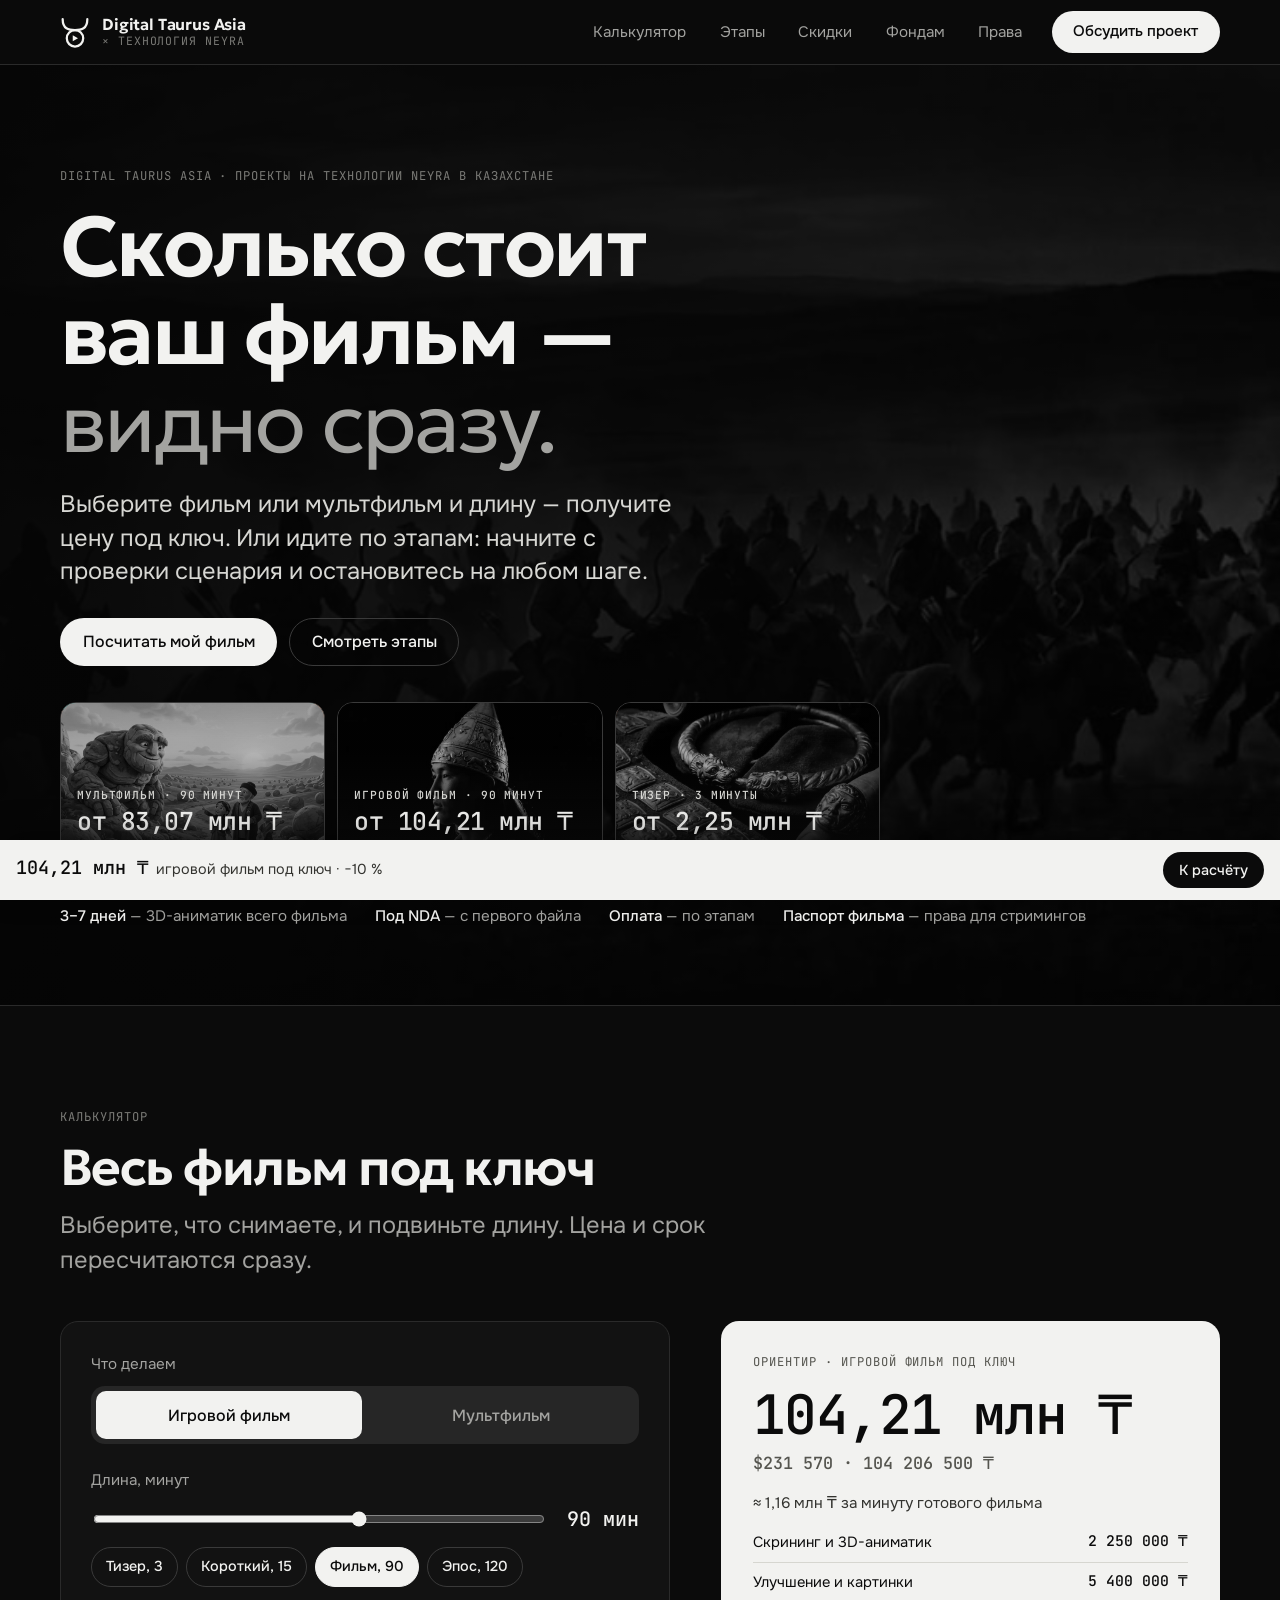
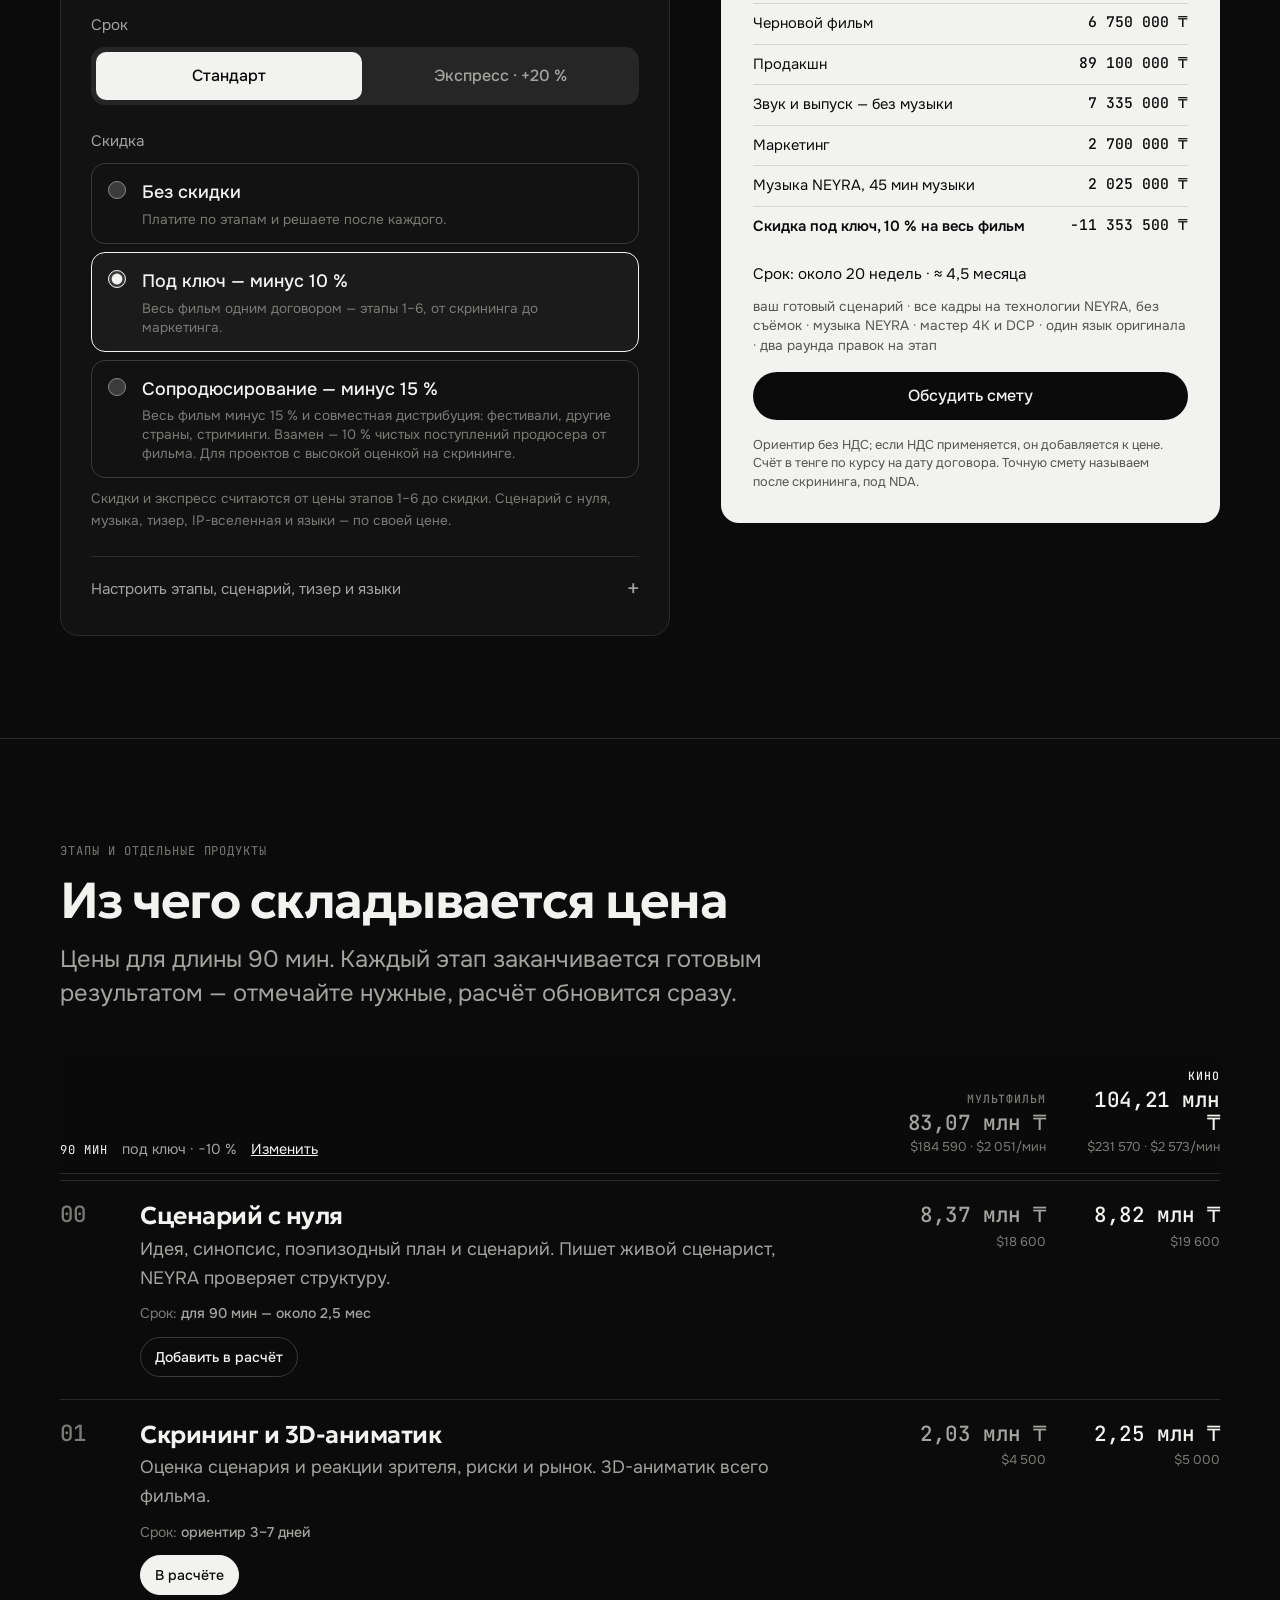
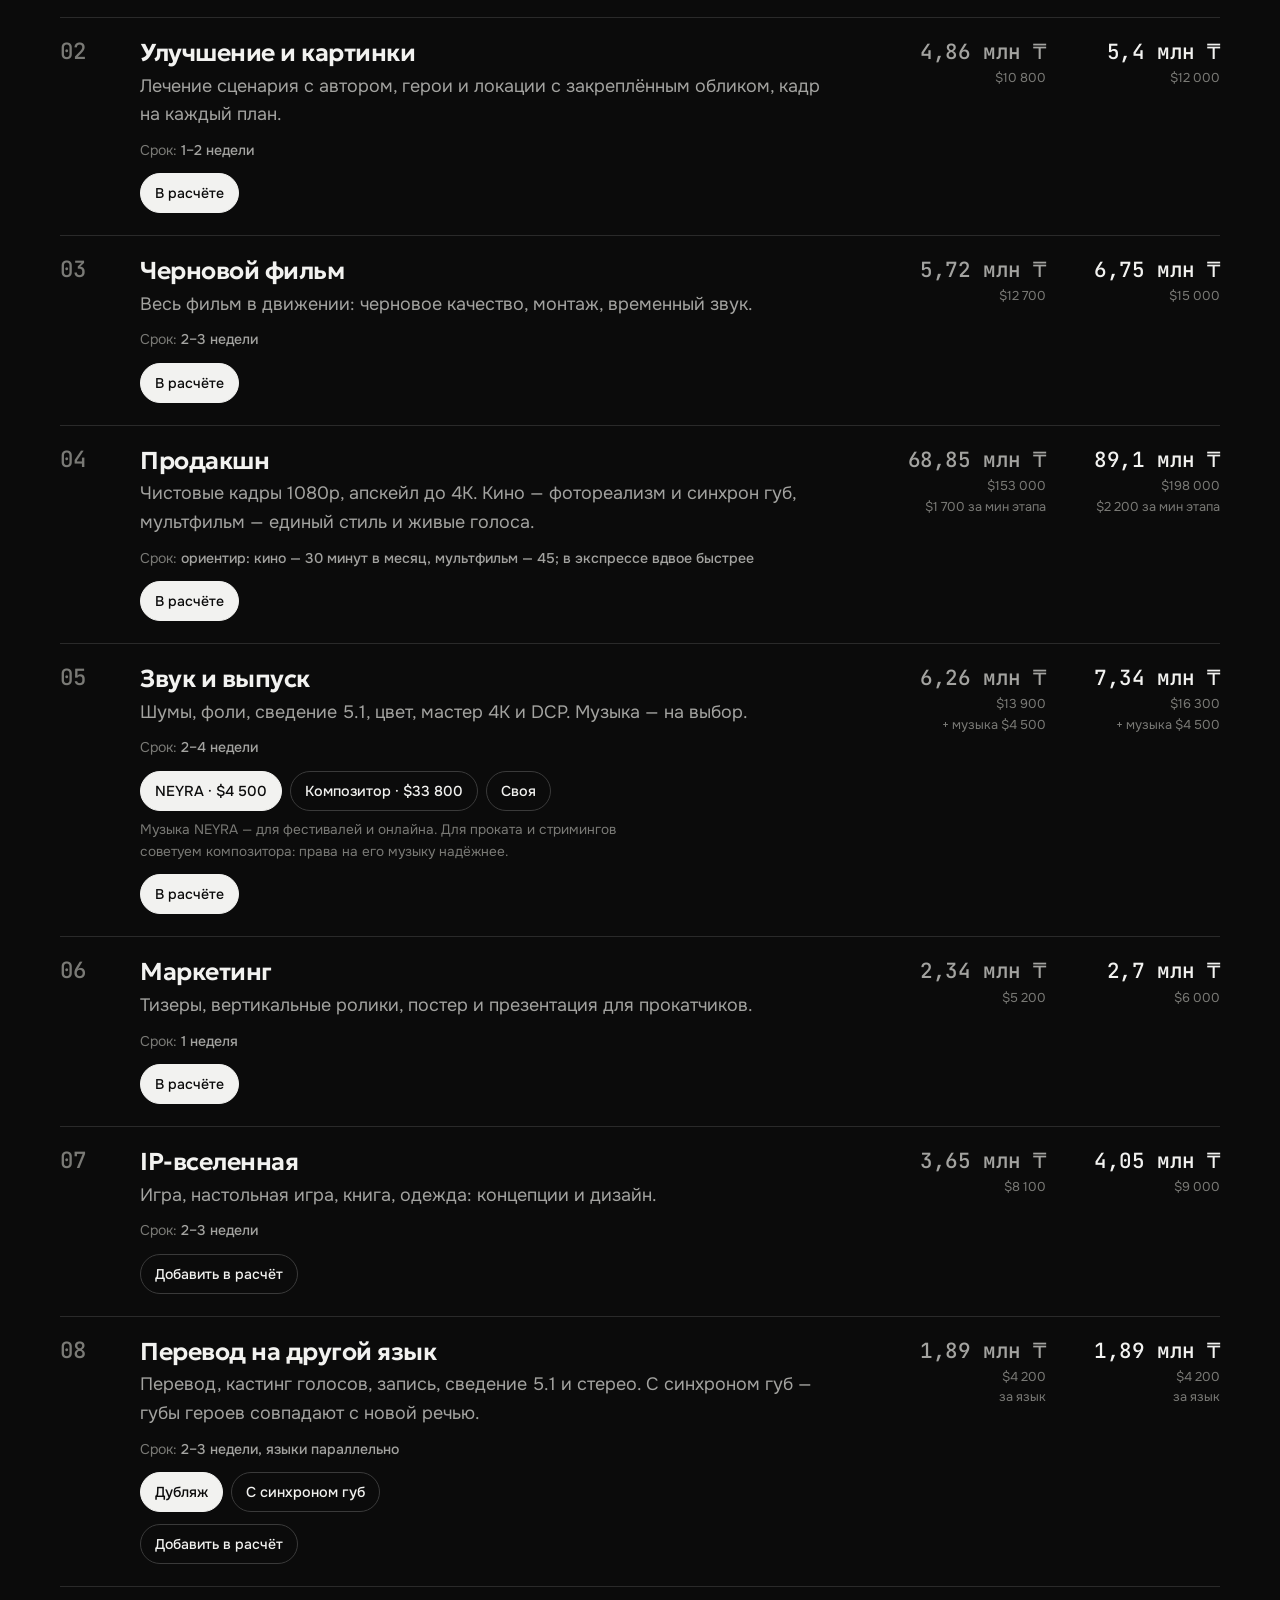
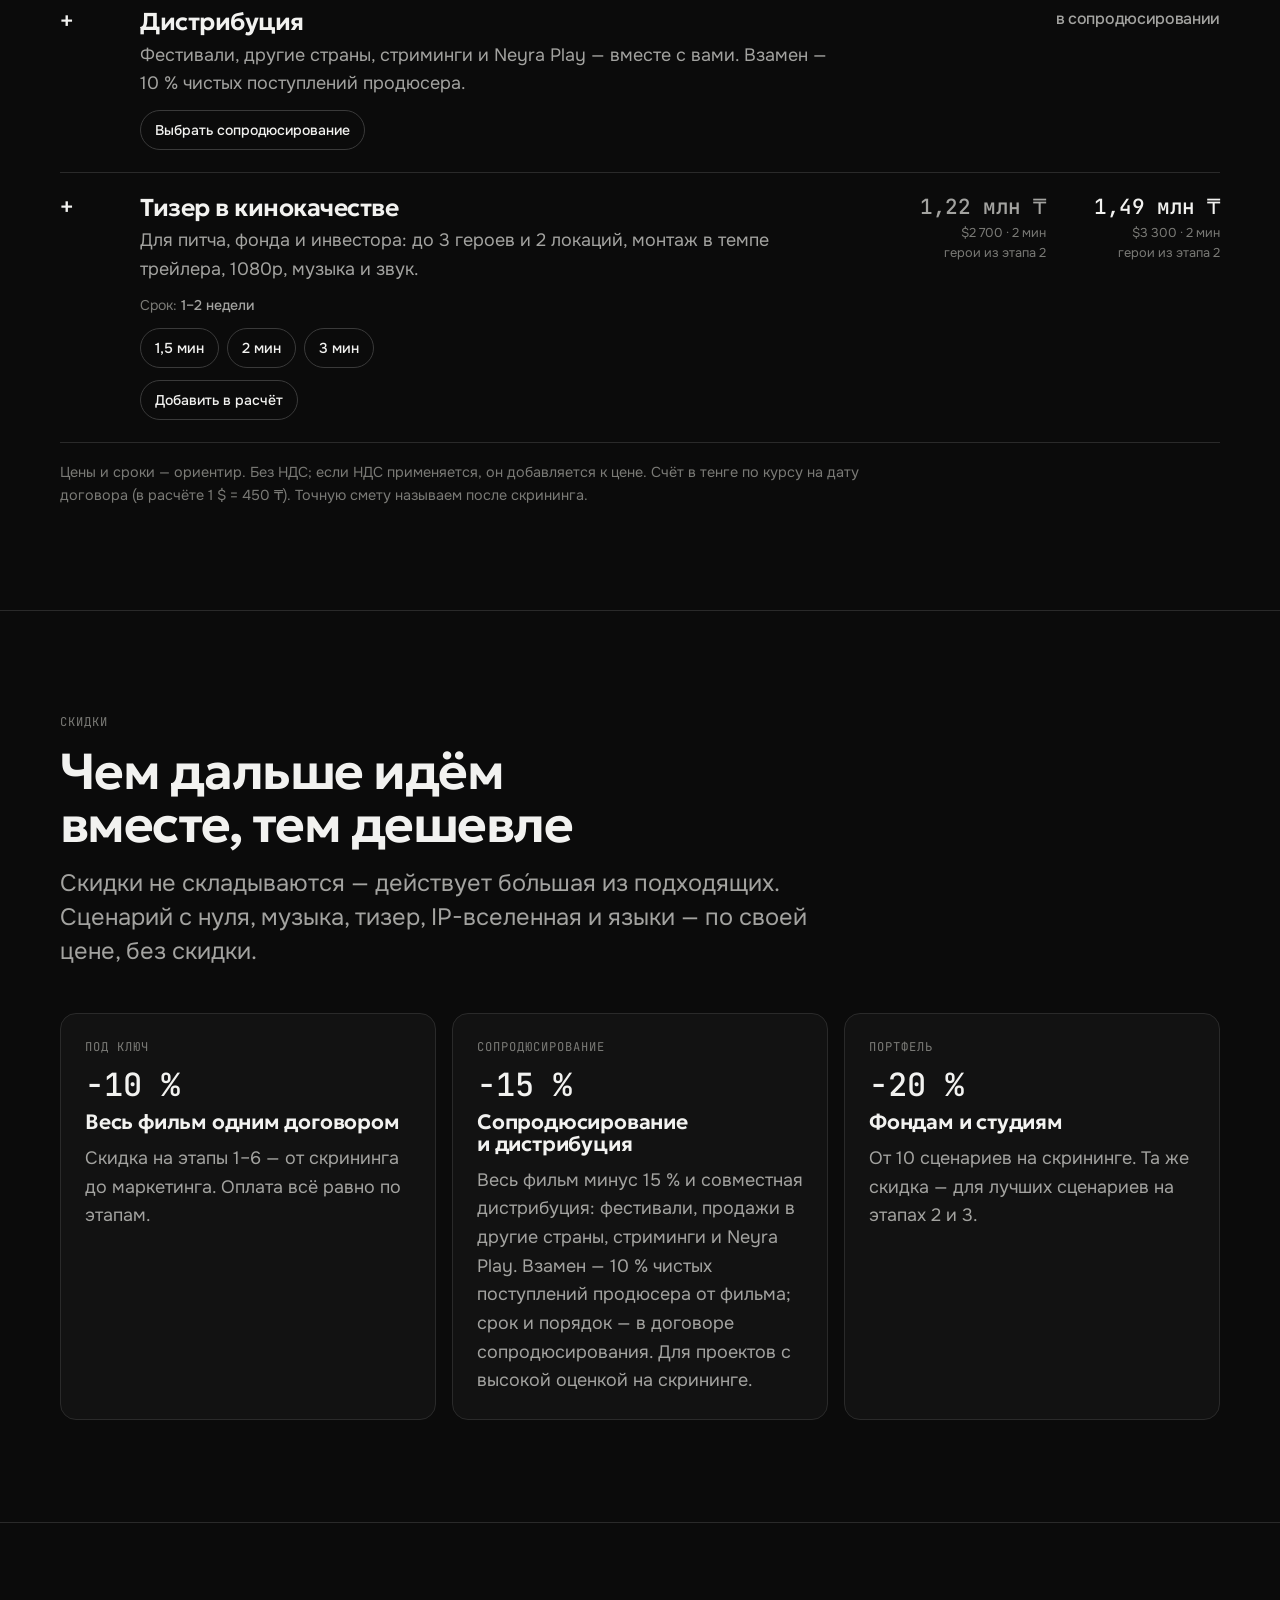
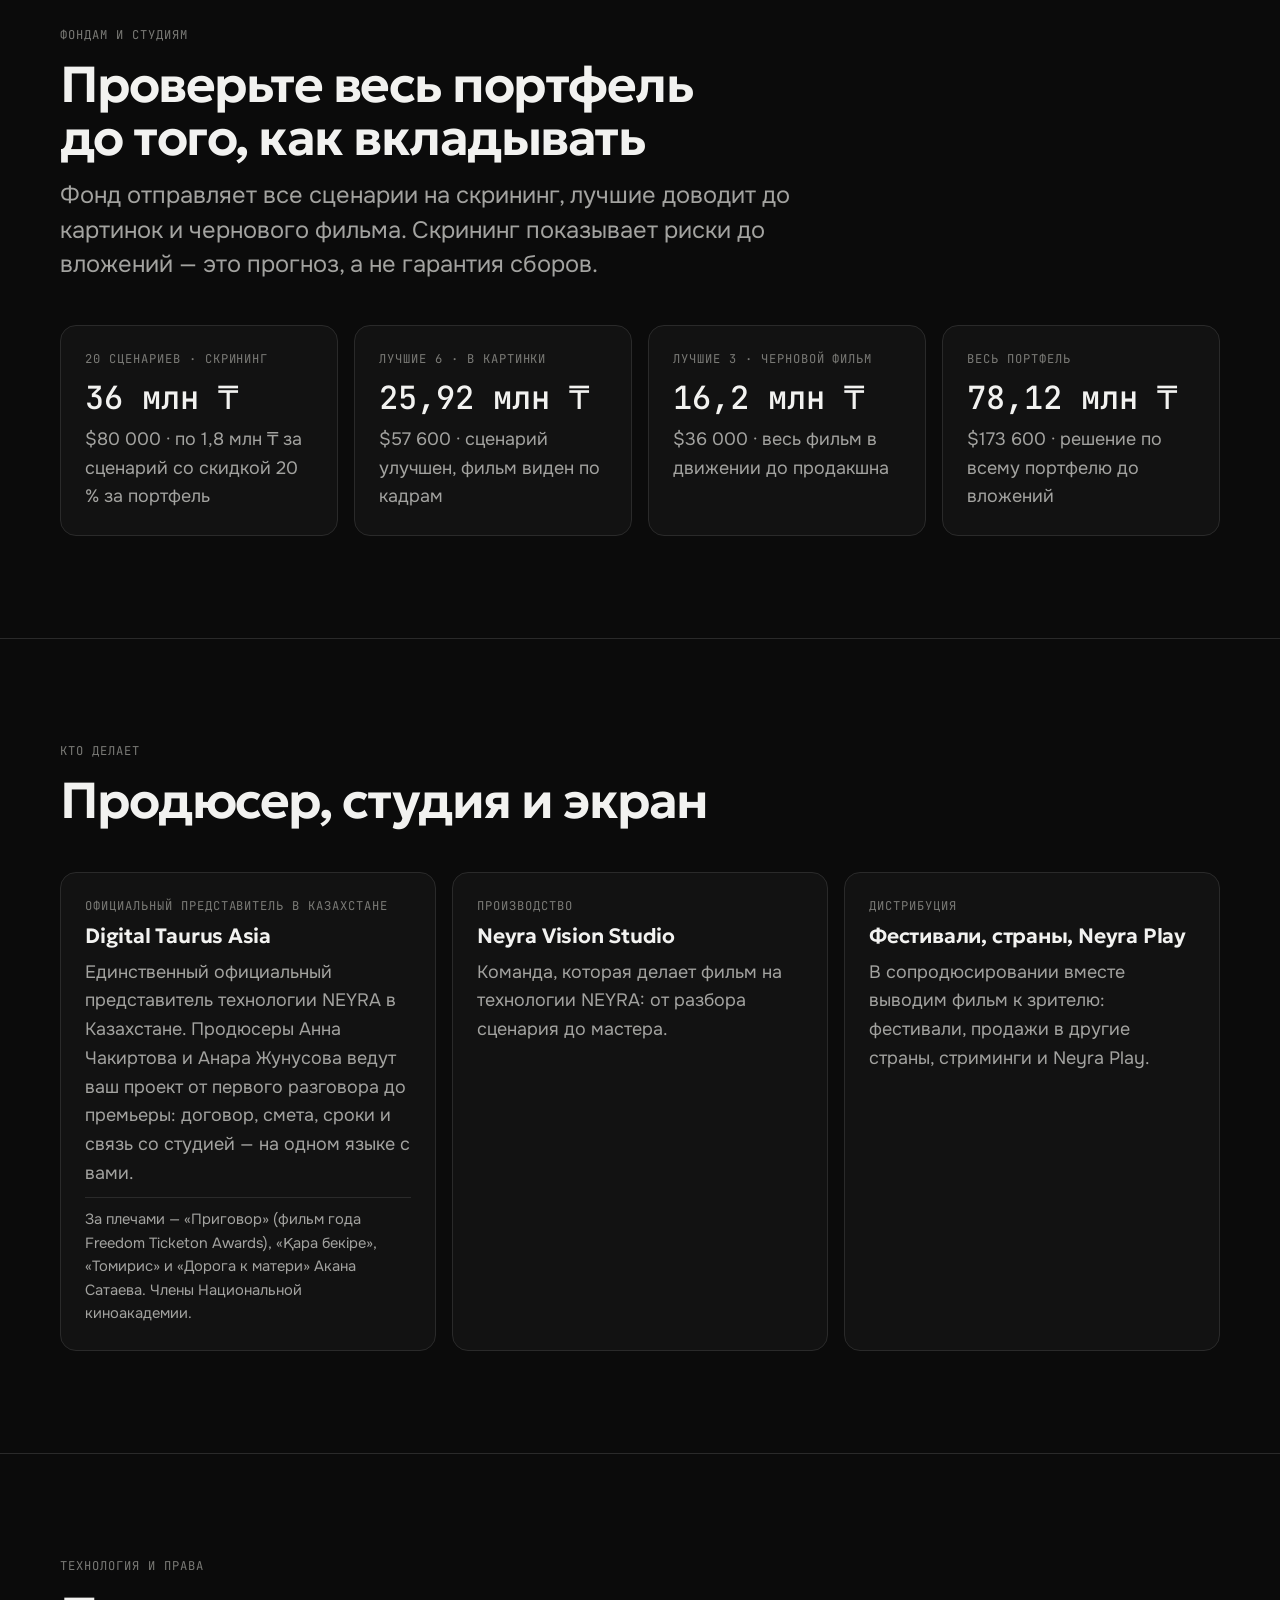
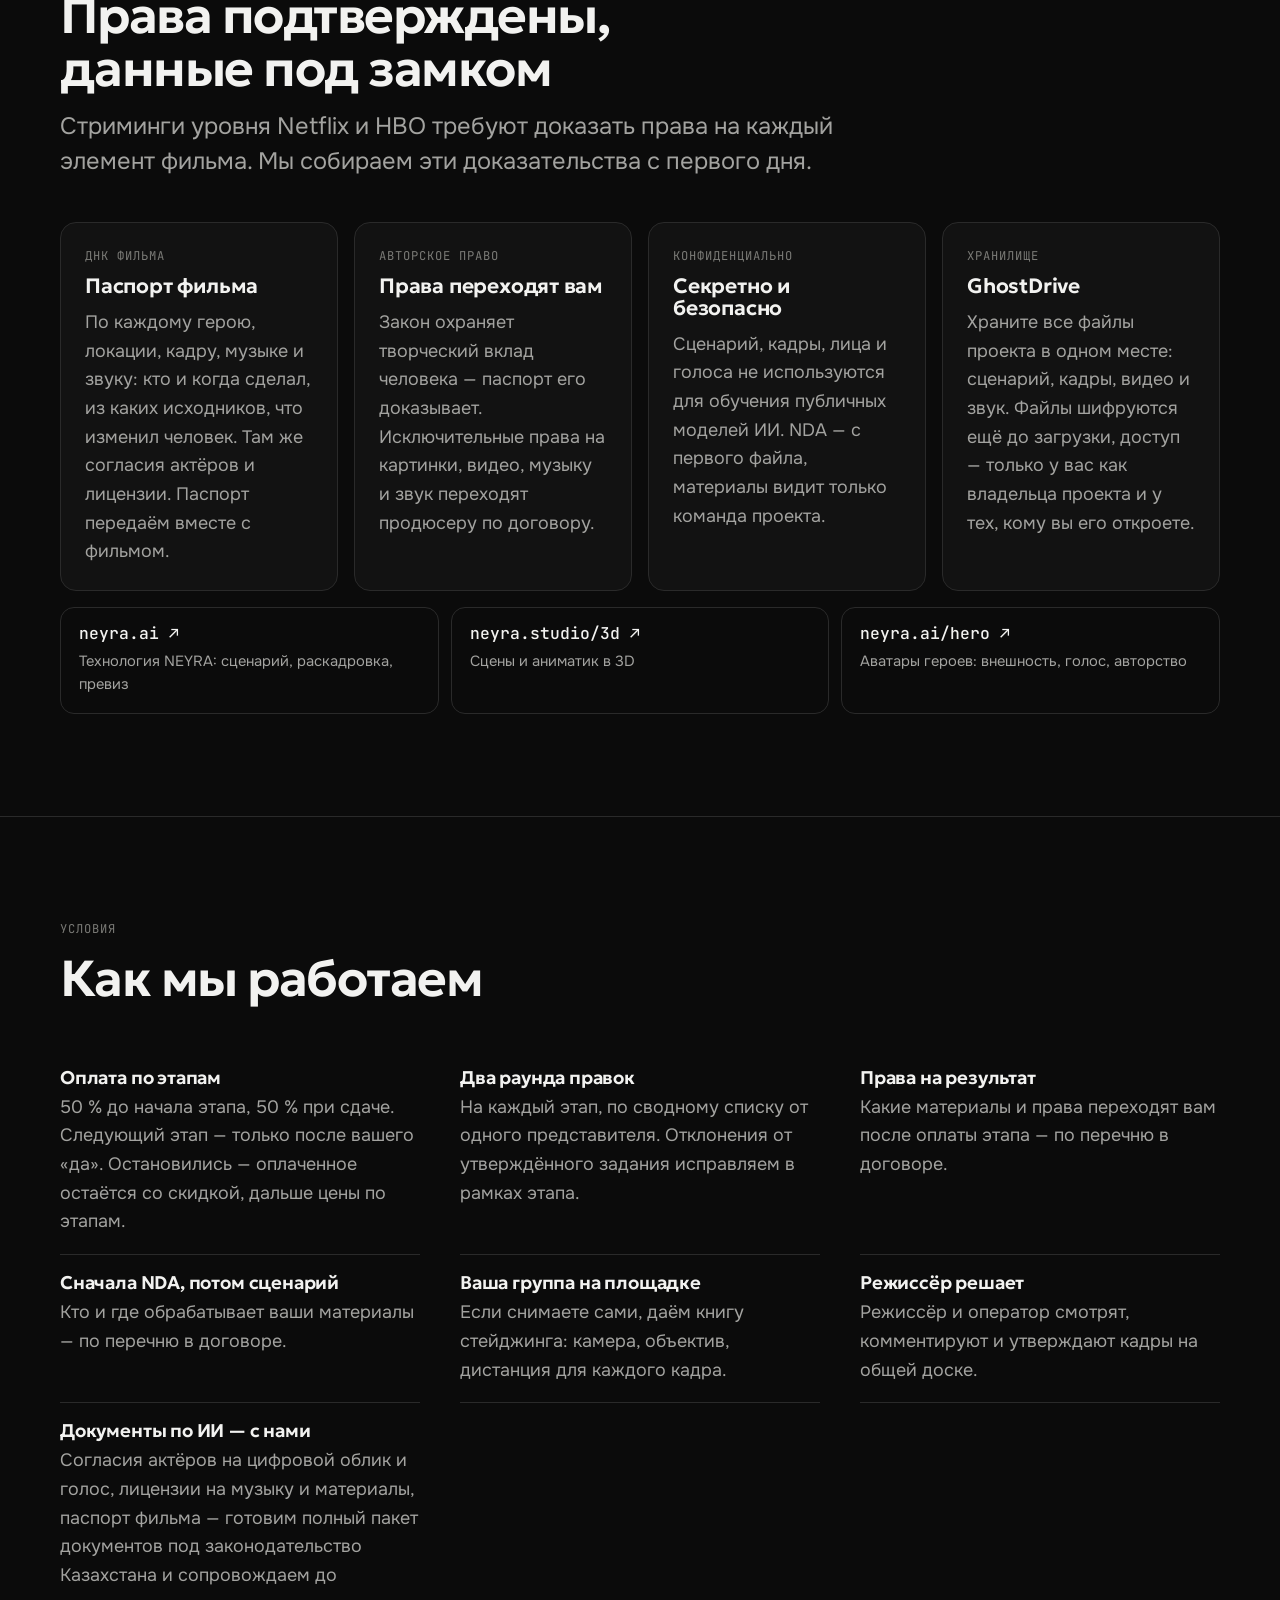
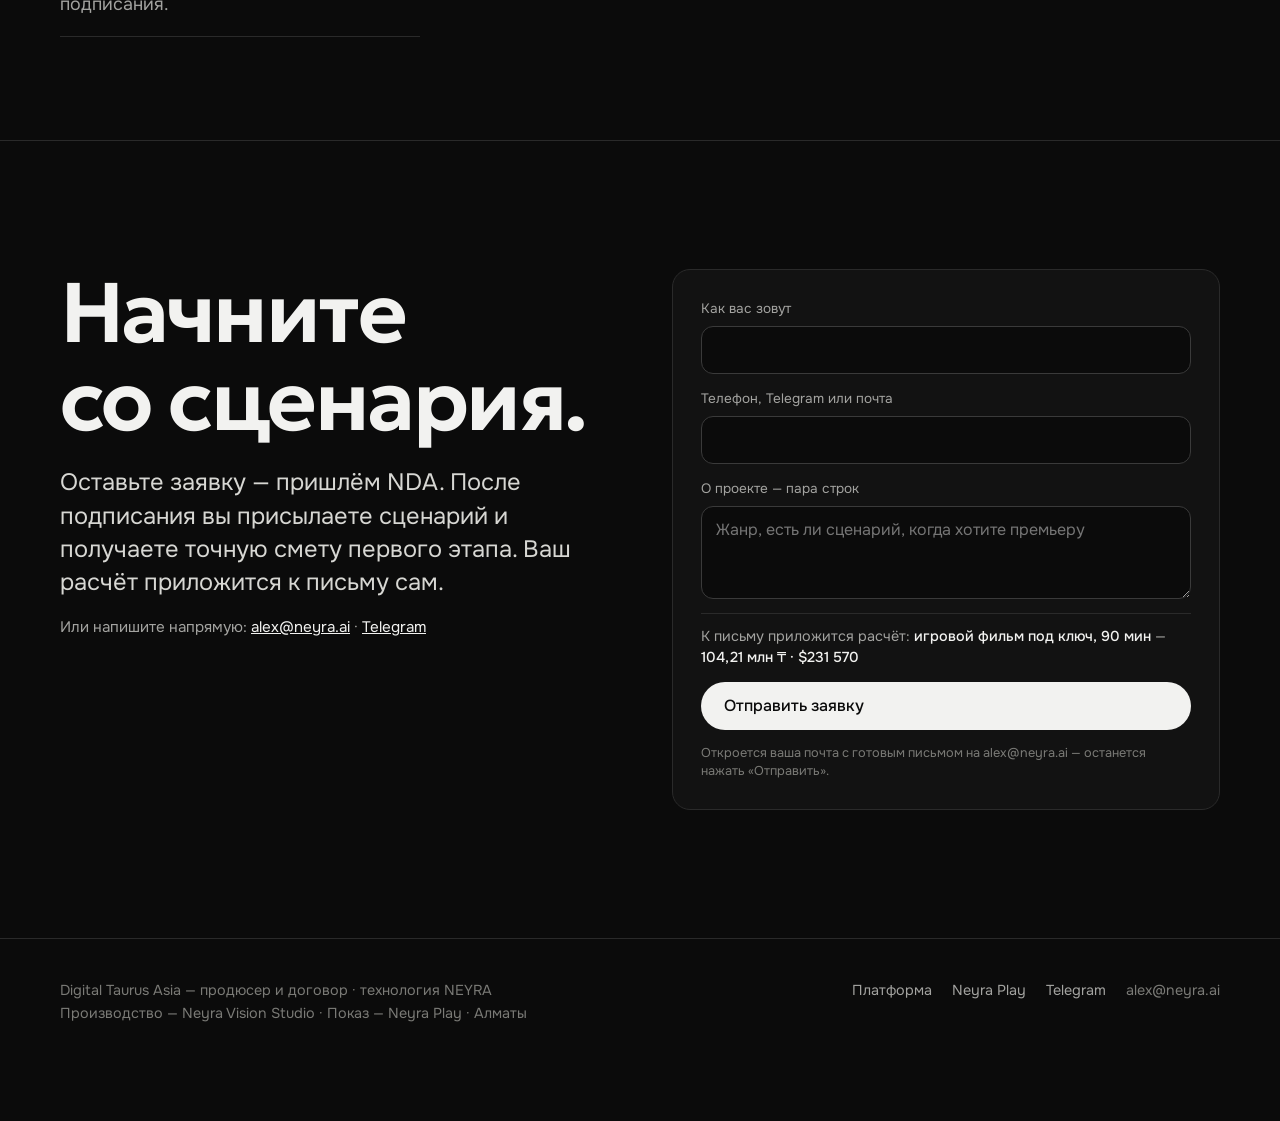
==== commit 01af35e6: "75: фон калькулятора — четыре кинокадра по кругу с затемнением, грузятся при приближении; обе версии" ====
--- a/ceny/index.html
+++ b/ceny/index.html
@@ -90,6 +90,14 @@
 .facts b{color:var(--text);font-weight:500}
 
 section.block{padding:clamp(60px,8vw,112px) 0;border-bottom:1px solid var(--line)}
+/* фон калькулятора: четыре кинокадра по кругу, приглушённые, панели поверх */
+.calc-sec{position:relative;overflow:hidden}
+.calc-sec>.wrap{position:relative;z-index:1}
+.calc__bg{position:absolute;inset:0;z-index:0;background:#0b0b0b}
+.calc__video{position:absolute;inset:0;width:100%;height:100%;object-fit:cover;filter:grayscale(1) brightness(.32);opacity:0;transition:opacity 1.2s ease}
+.calc__video.on{opacity:1}
+.calc__bg::after{content:"";position:absolute;inset:0;background:linear-gradient(180deg,rgba(11,11,11,.96) 0%,rgba(11,11,11,.55) 35%,rgba(11,11,11,.55) 65%,rgba(11,11,11,.96) 100%)}
+@media (prefers-reduced-motion:reduce){.calc__video{display:none}}
 .block__head{display:flex;flex-direction:column;gap:14px;margin-bottom:clamp(26px,4vw,44px);max-width:780px}
 .block__head h2{font-size:var(--step-3)}
 .block__head p{color:var(--muted);font-size:var(--step-1);line-height:1.45}
@@ -296,7 +304,8 @@
   </div>
 </section>
 
-<section class="block" id="kalkulyator" aria-labelledby="calc-title">
+<section class="block calc-sec" id="kalkulyator" aria-labelledby="calc-title">
+  <div class="calc__bg" aria-hidden="true"><video class="calc__video" muted playsinline preload="none" poster="media/calc-1.jpg" data-src="media/calc-1.mp4,media/calc-2.mp4,media/calc-3.mp4,media/calc-4.mp4" data-poster="media/calc-1.jpg,media/calc-2.jpg,media/calc-3.jpg,media/calc-4.jpg"></video></div>
   <div class="wrap">
     <div class="block__head">
       <div class="mono">Калькулятор</div>
@@ -815,6 +824,16 @@
     location.href = 'mailto:alex@neyra.ai?cc=neyravision@gmail.com&subject=' + encodeURIComponent('Заявка: ' + c.head) + '&body=' + encodeURIComponent(body);
   });
 
+  // фон калькулятора: ролики по кругу с затемнением на стыке; грузятся, когда секция близко к экрану
+  (function calcBg(){
+    const v = document.querySelector('.calc__video'); if (!v) return;
+    const srcs = v.dataset.src.split(','), posters = v.dataset.poster.split(','); let i = 0, started = false;
+    const play = () => { v.poster = posters[i]; v.src = srcs[i]; v.play().then(() => v.classList.add('on')).catch(() => {}); };
+    v.addEventListener('ended', () => { v.classList.remove('on'); setTimeout(() => { i = (i + 1) % srcs.length; play(); }, 1200); });
+    const start = () => { if (started) return; started = true; play(); };
+    if ('IntersectionObserver' in window) new IntersectionObserver((es, o) => { if (es.some(e => e.isIntersecting)) { start(); o.disconnect(); } }, {rootMargin: '400px'}).observe(v); else start();
+  })();
+
   // строка с суммой внизу экрана — когда калькулятор уже прокручен вверх
   const dock = document.getElementById('dock');
   if ('IntersectionObserver' in window) {
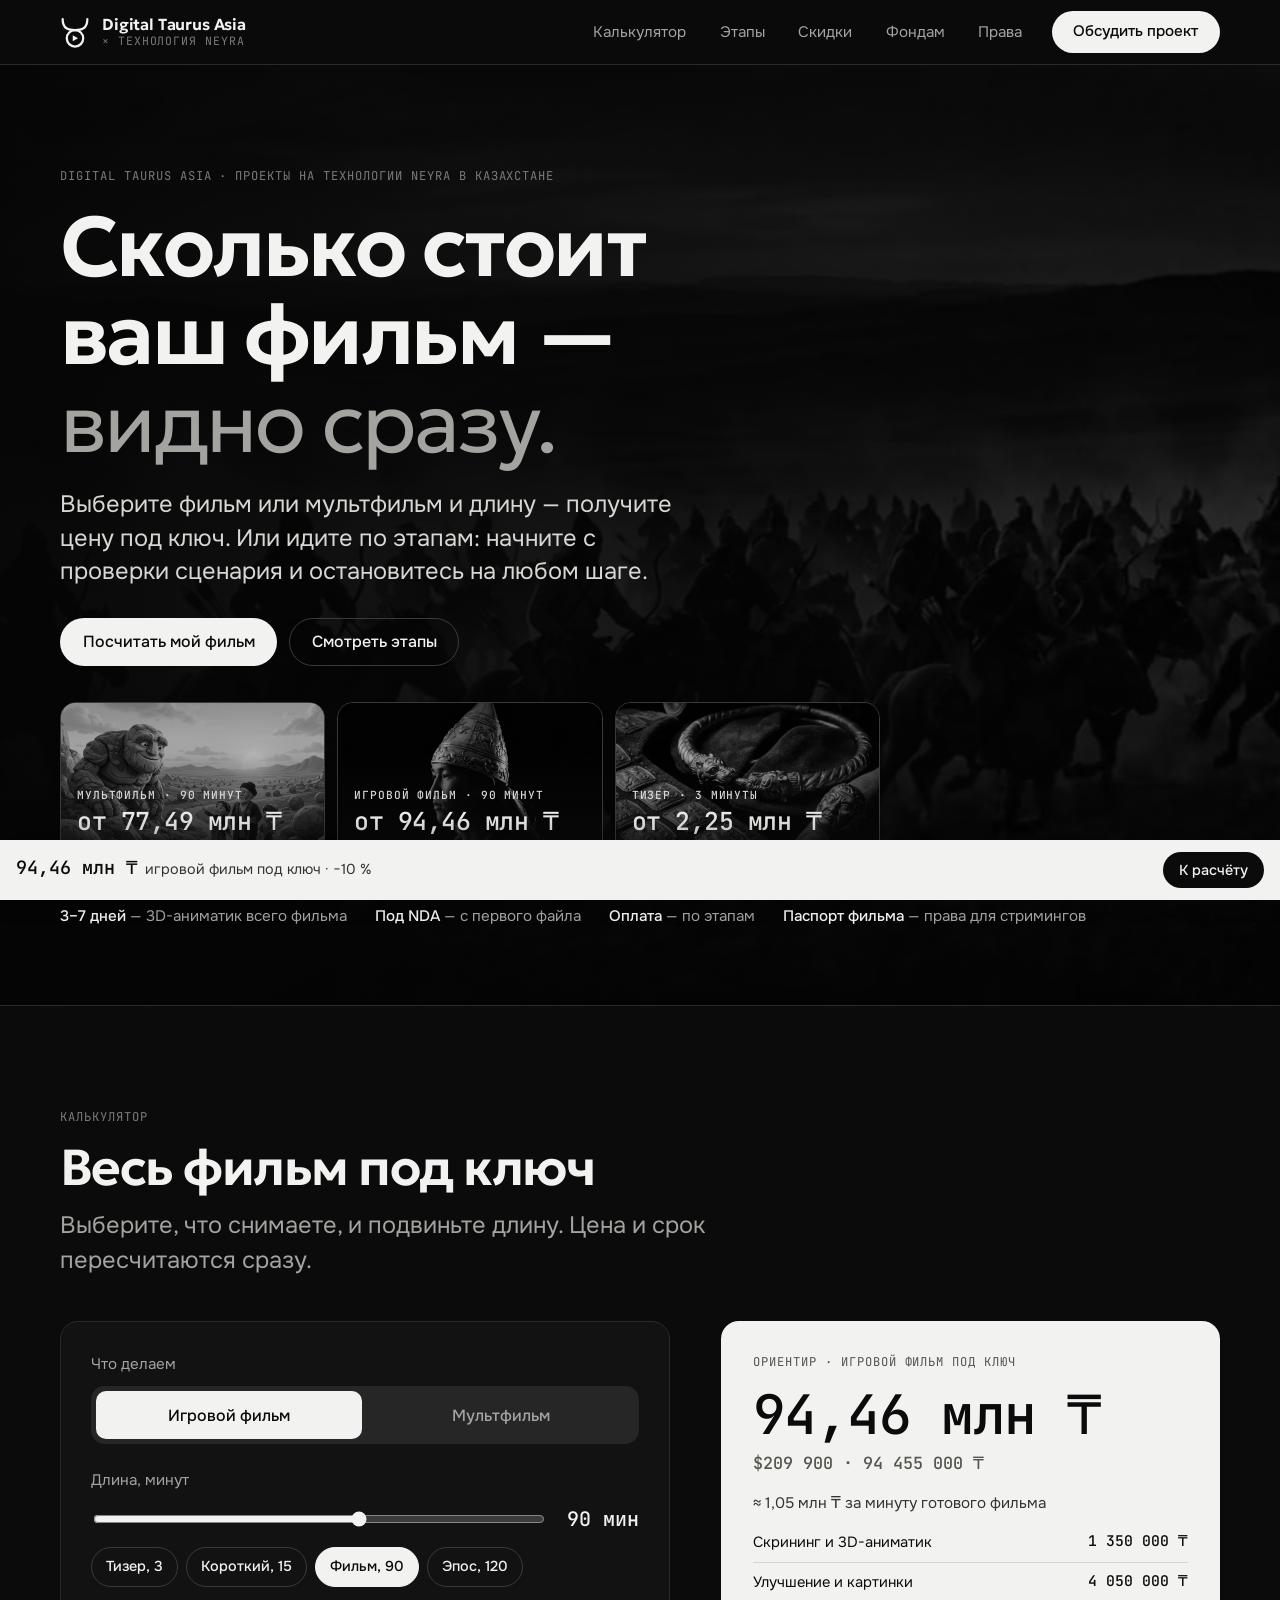
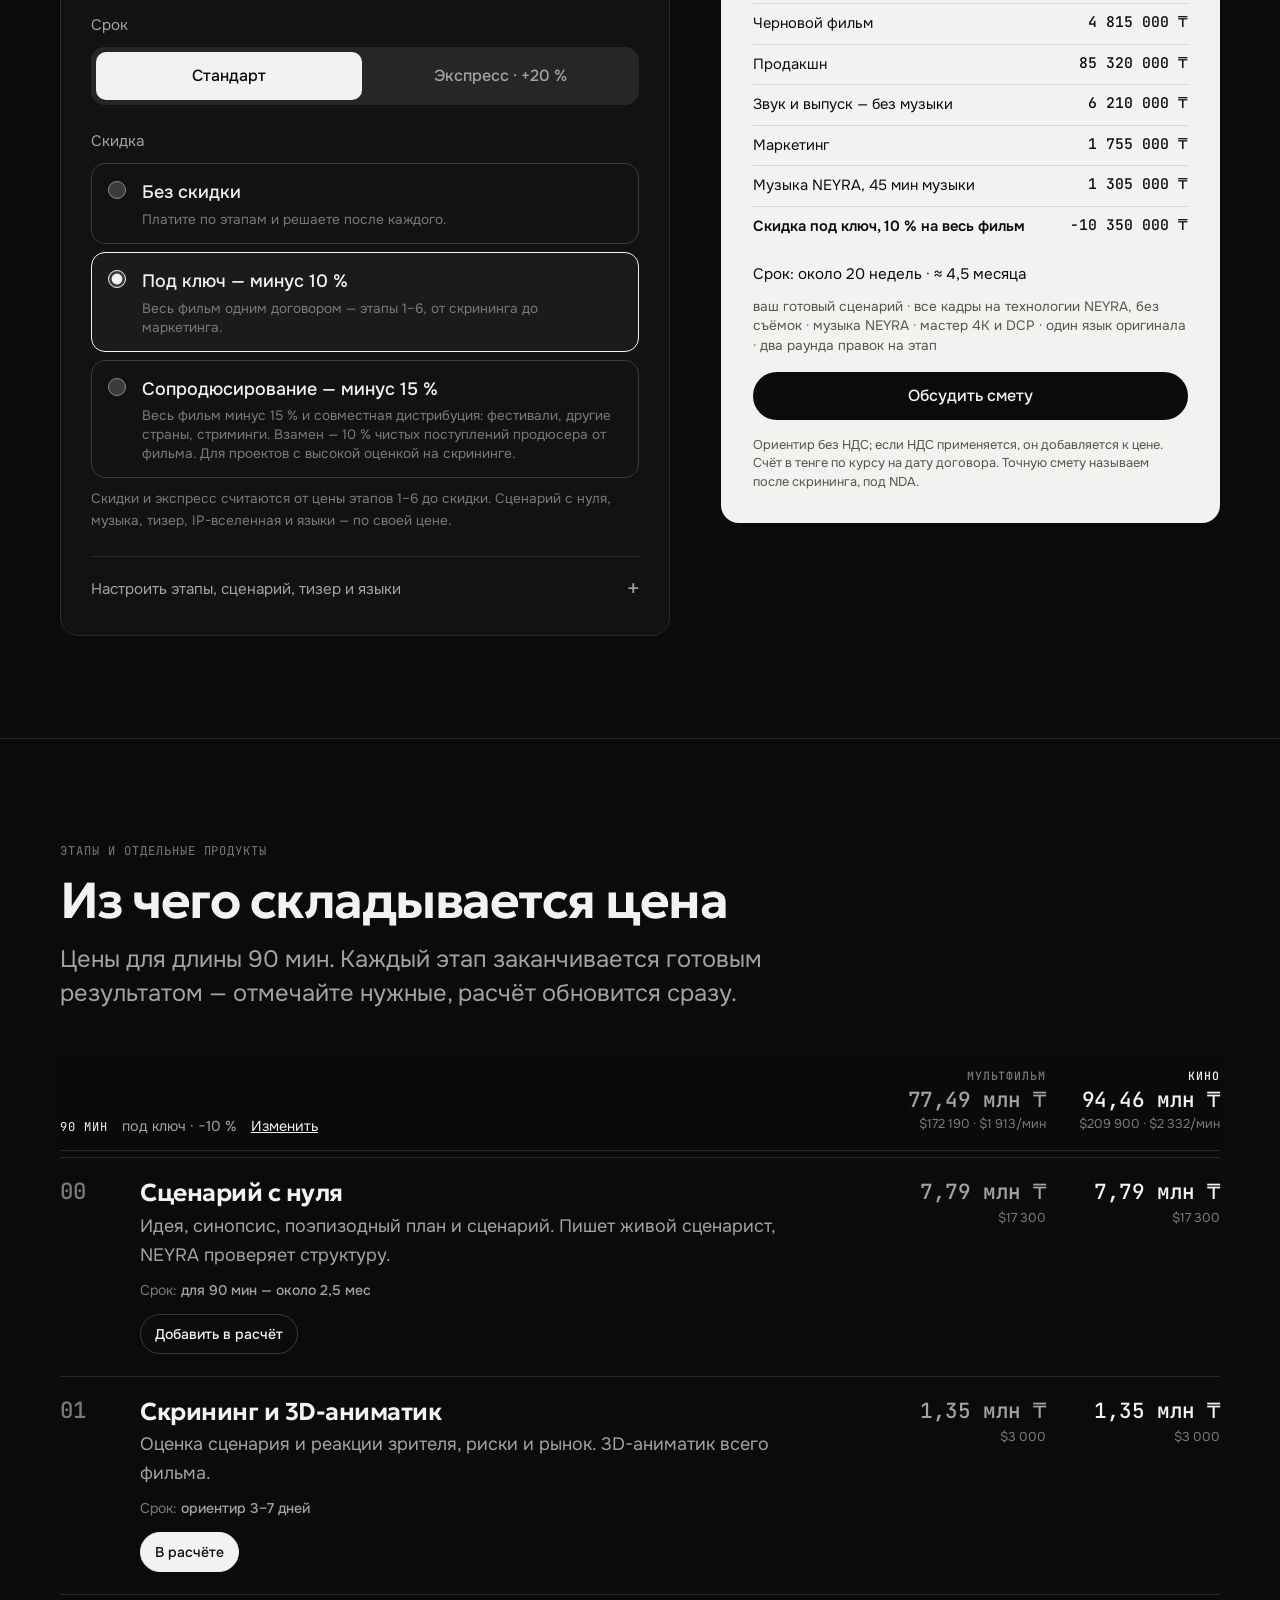
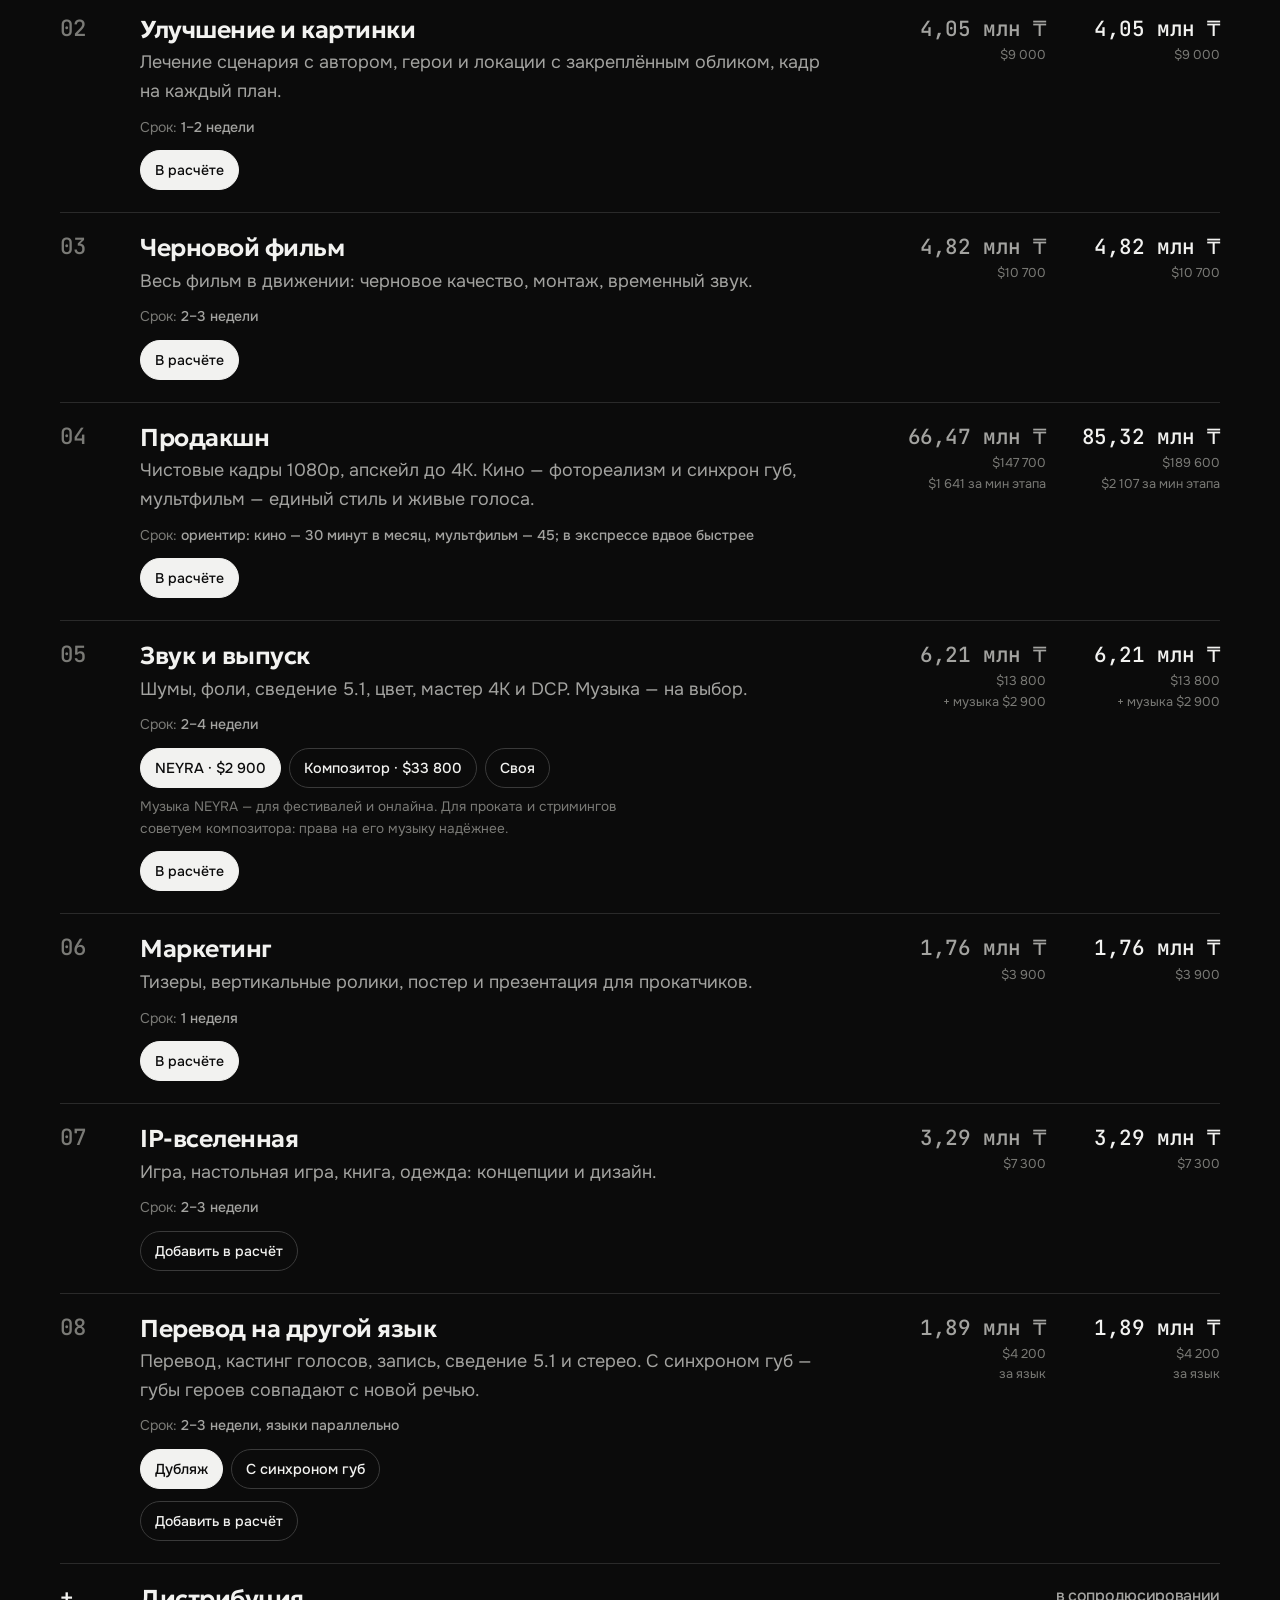
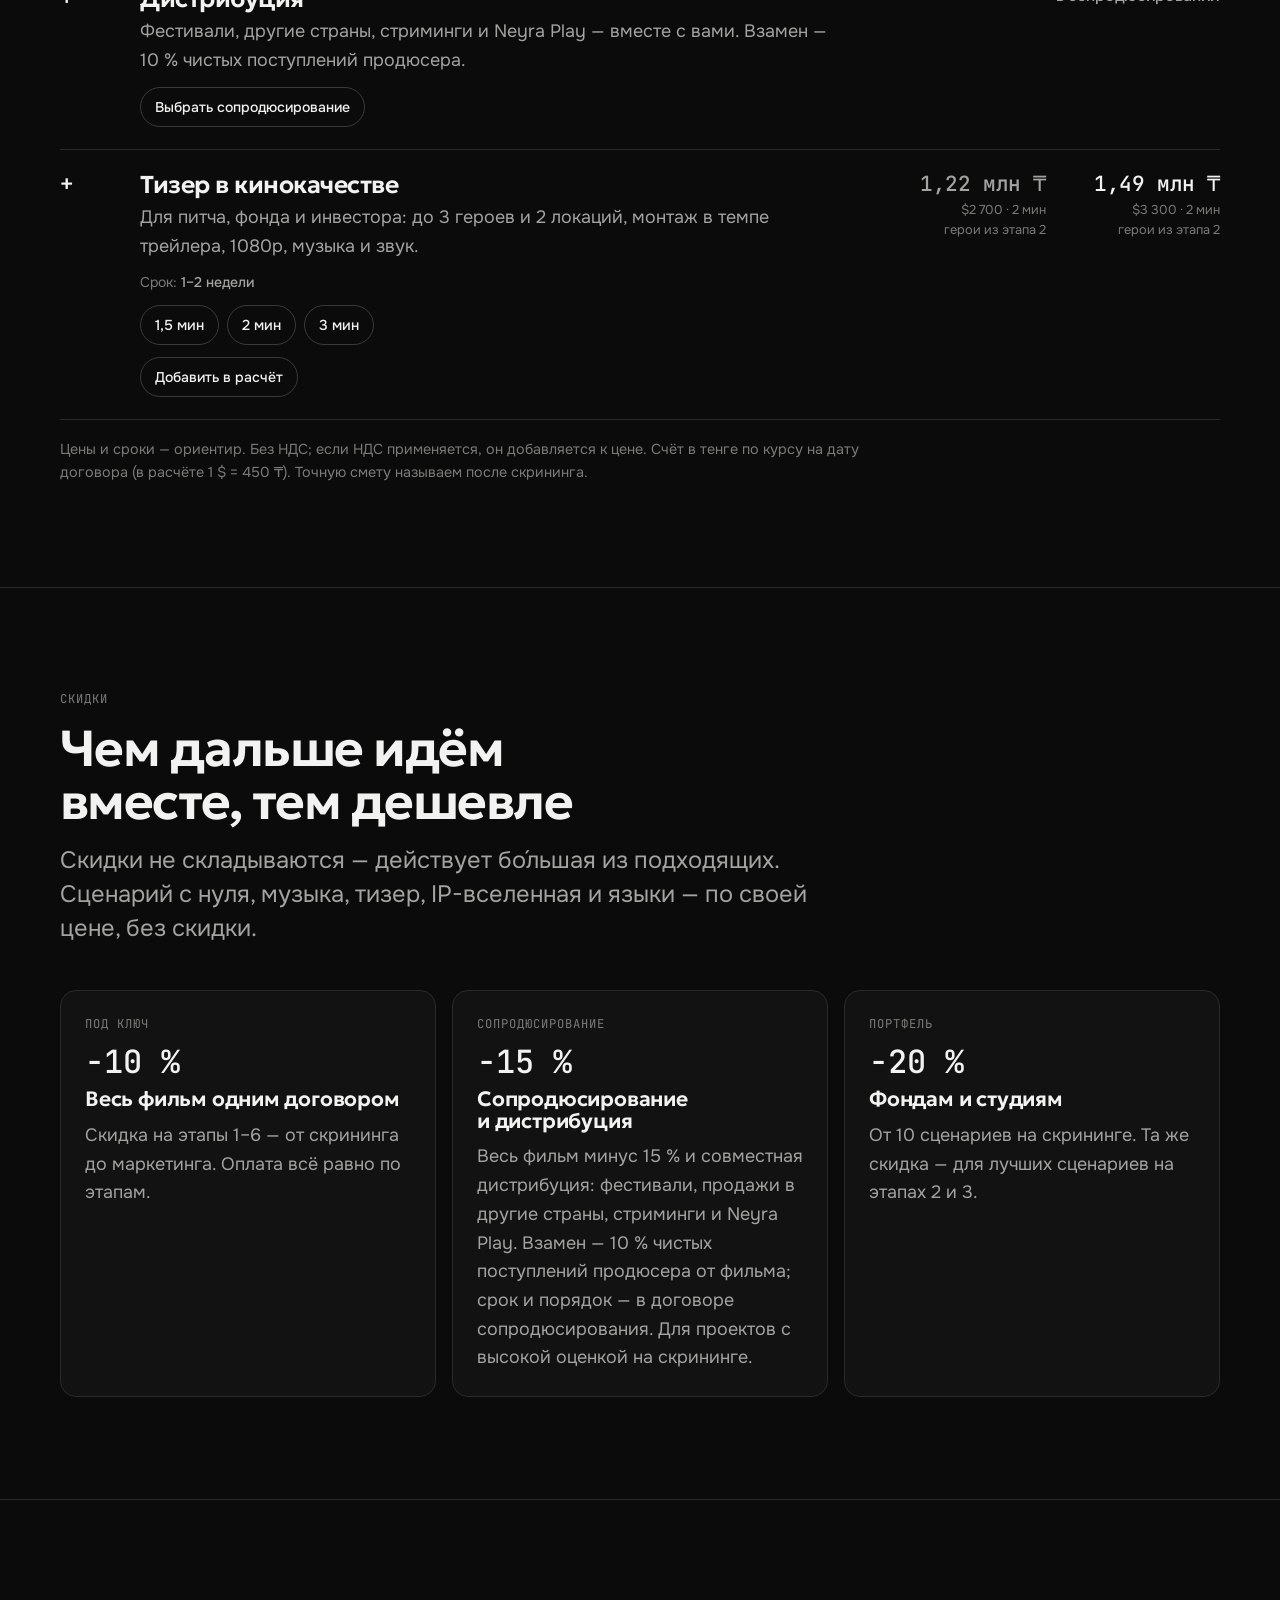
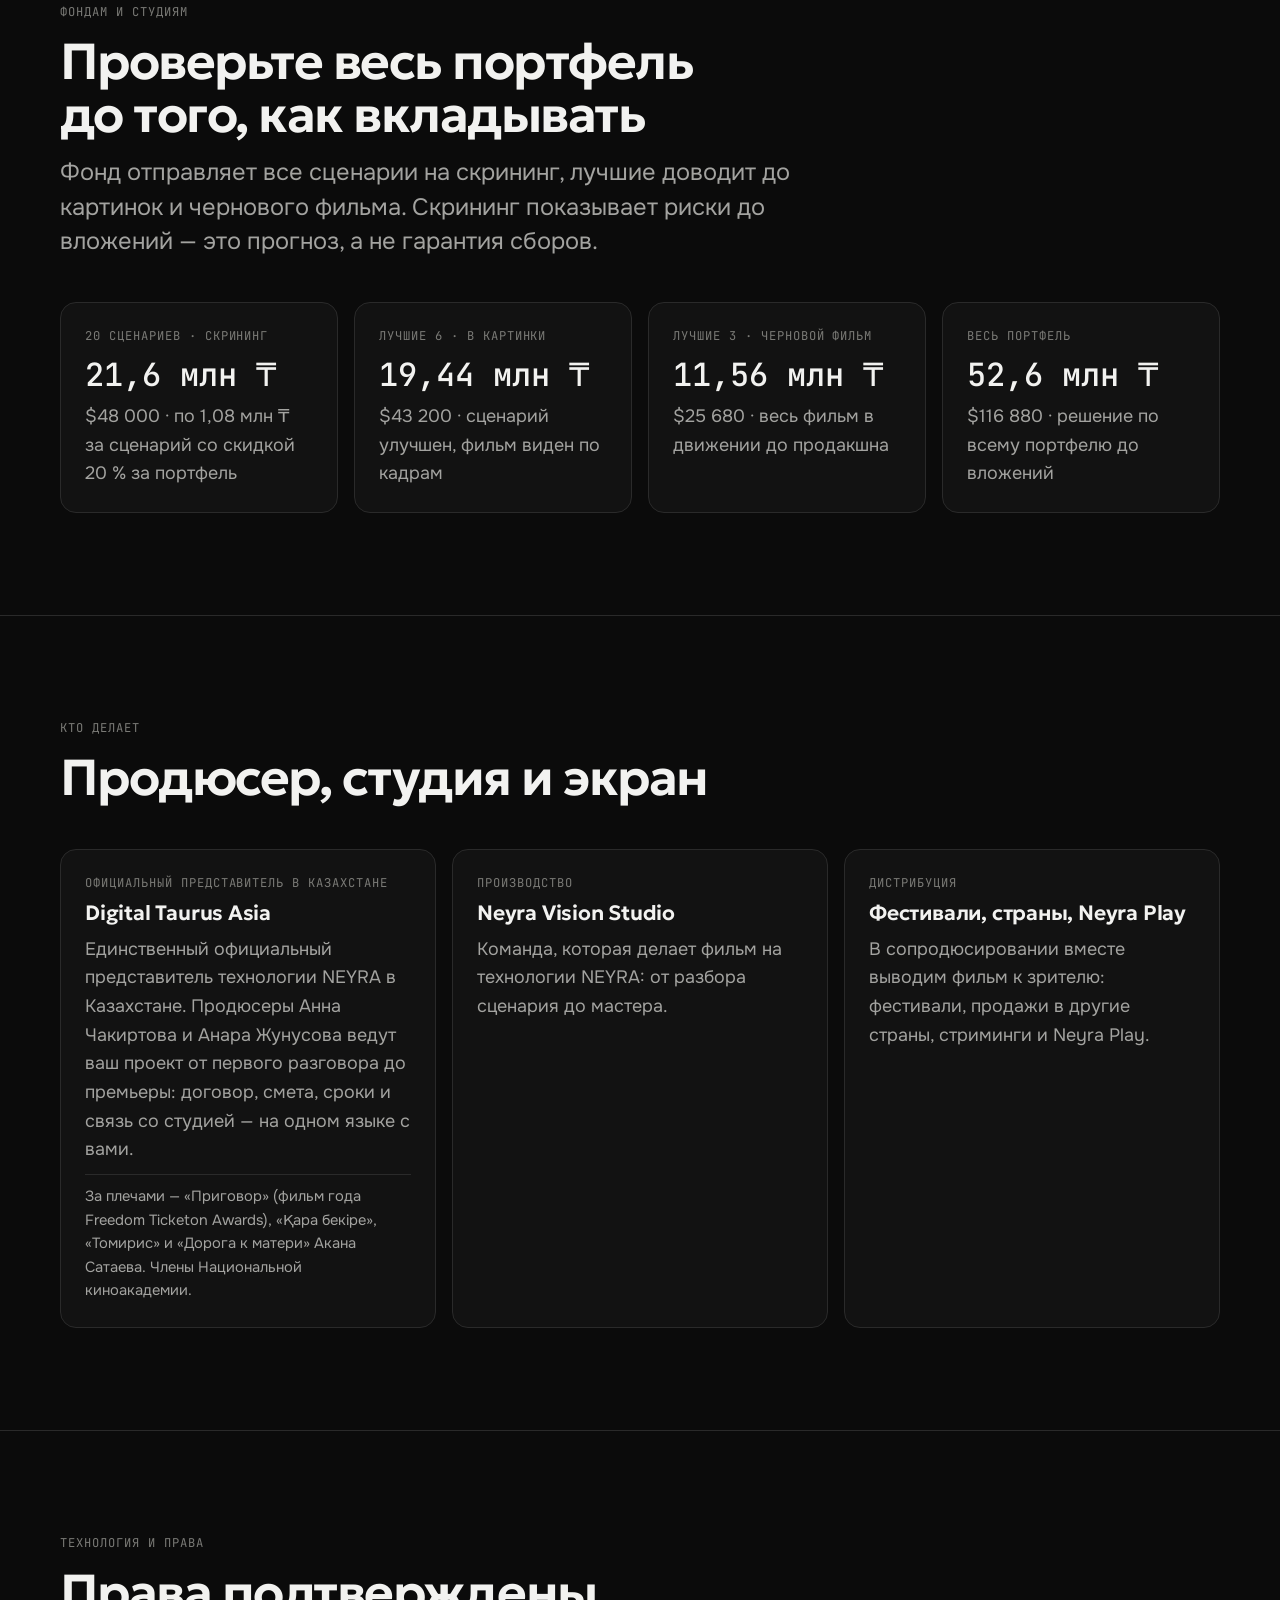
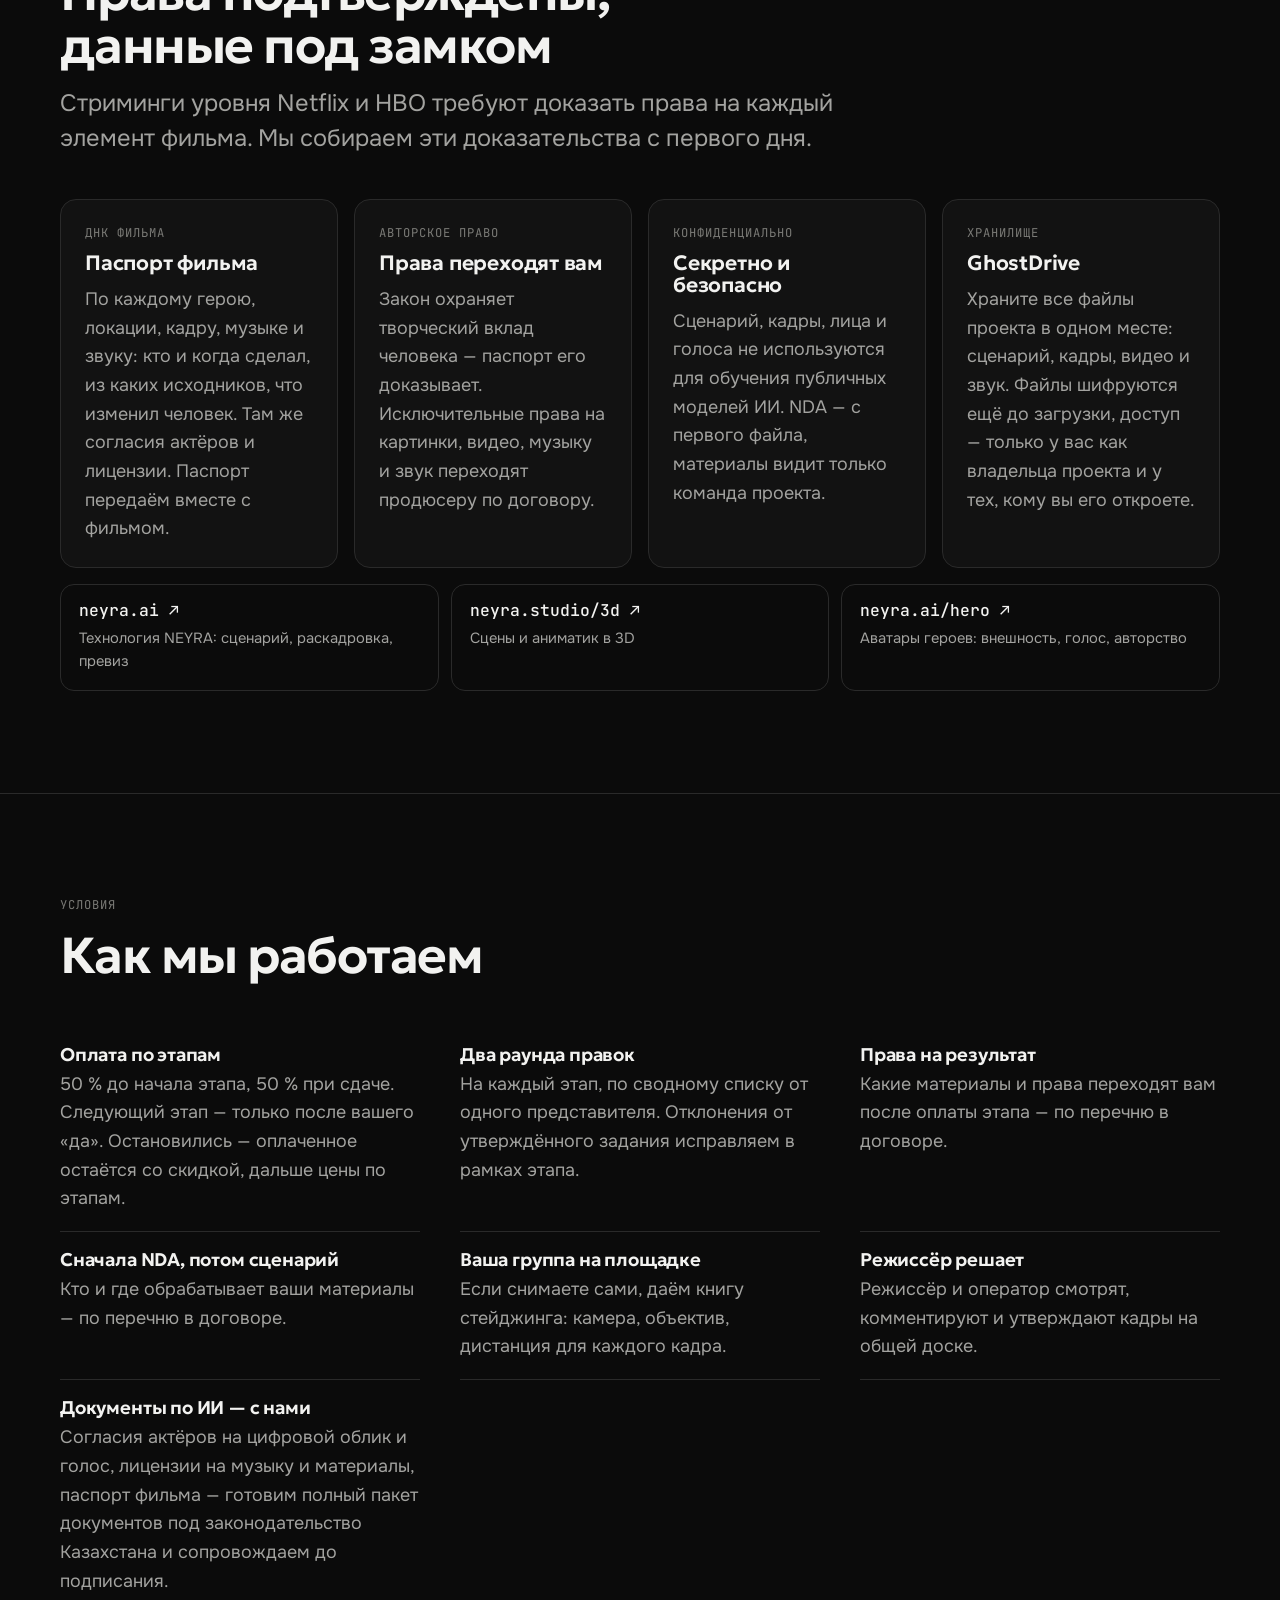
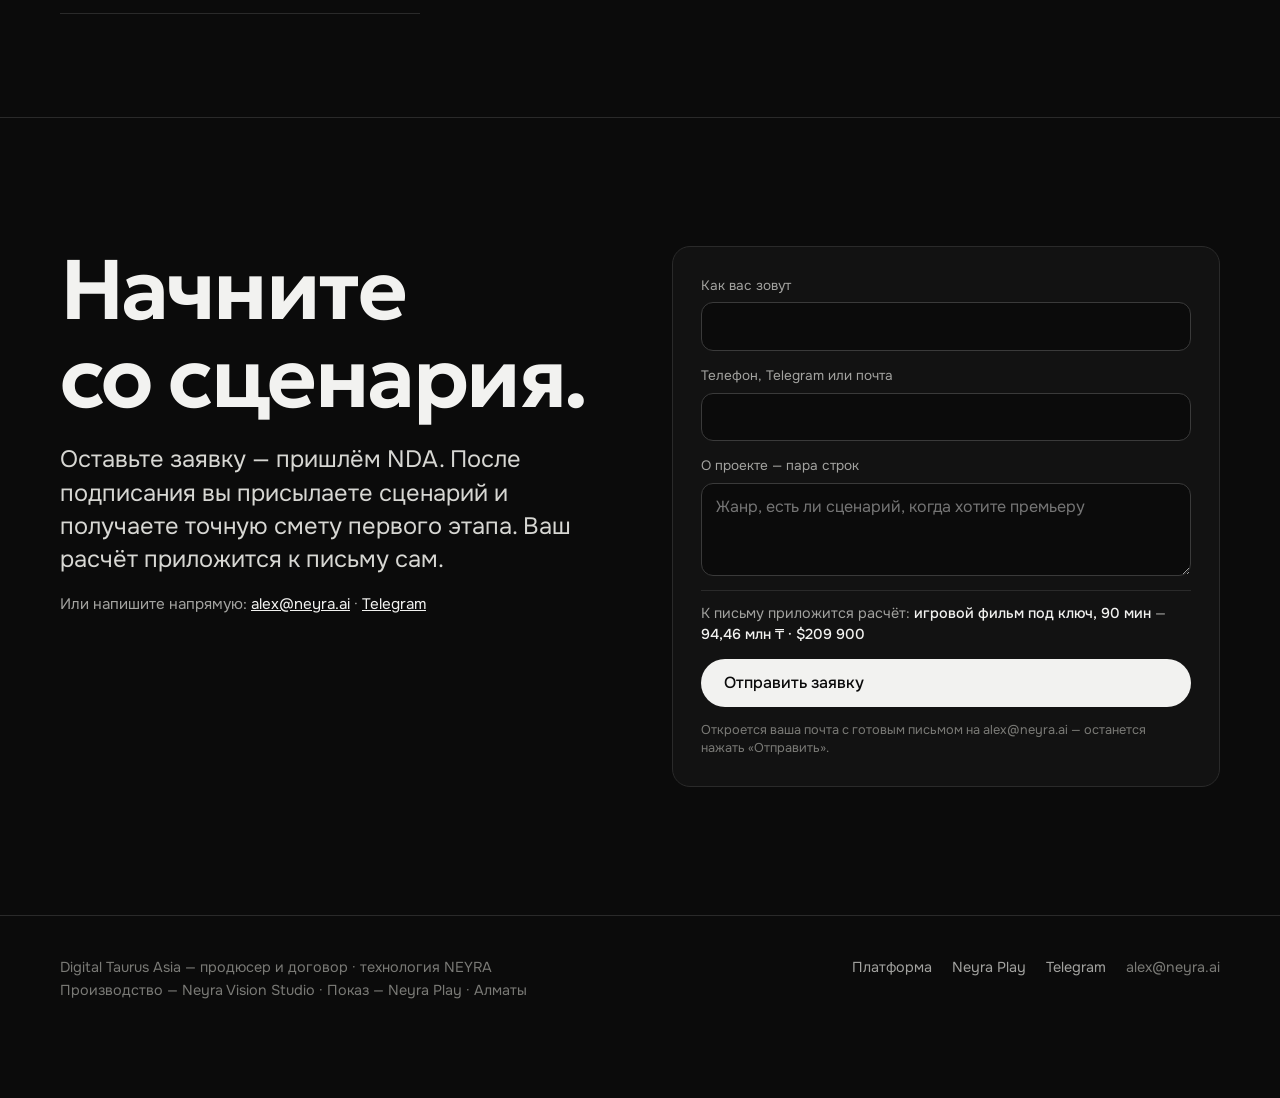
==== commit 3173a28a: "75: правило цены «себестоимость + лицензия NEYRA до $5 000 + 15 % студия + 15 % продюсер + 1 % хаб»:" ====
--- a/ceny/index.html
+++ b/ceny/index.html
@@ -94,7 +94,7 @@
 .calc-sec{position:relative;overflow:hidden}
 .calc-sec>.wrap{position:relative;z-index:1}
 .calc__bg{position:absolute;inset:0;z-index:0;background:#0b0b0b}
-.calc__video{position:absolute;inset:0;width:100%;height:100%;object-fit:cover;filter:grayscale(1) brightness(.32);opacity:0;transition:opacity 1.2s ease}
+.calc__video{position:absolute;inset:0;width:100%;height:100%;object-fit:cover;filter:grayscale(1) brightness(.42);opacity:0;transition:opacity 1.2s ease}
 .calc__video.on{opacity:1}
 .calc__bg::after{content:"";position:absolute;inset:0;background:linear-gradient(180deg,rgba(11,11,11,.96) 0%,rgba(11,11,11,.55) 35%,rgba(11,11,11,.55) 65%,rgba(11,11,11,.96) 100%)}
 @media (prefers-reduced-motion:reduce){.calc__video{display:none}}
@@ -522,33 +522,50 @@
   // teaser: [постоянная часть, $ за минуту, постоянная часть с этапом 2] — тизер в темпе трейлера: до 3 героев и 2 локаций, 1080p, музыка и звук;
   // если этап 2 в расчёте, герои и локации уже сделаны — остаются минуты тизера, музыка и звук.
   // «Весь фильм» = этапы 1–6: на него считаются скидки «под ключ», «сопродюсирование» и надбавка за экспресс; IP и языки — по своей цене.
+  // Правило цены: себестоимость + лицензия NEYRA (до $5 000 на проект, в продакшне) + 15 % студии + 15 % продюсера + 1 % Astana Hub.
+  // Себестоимость — люди (ставки в день, команда продакшна в месяц, 15 % людей в штате КЗ с налогами 51 %), генерации и кредиты, резерв 10 %.
+  const P = {dir:230, art:115, op:70, team:13300, take:48, tax:1 + 0.15*0.51, res:1.1, lic:5000, share:0.69};
   const TYPES = {
-    film:{l:'Игровой фильм', prod:2200, pace:30, k:{1:1, 2:1, 3:1, 5:1, 6:1, 7:1, 8:1, script:1}, teaser:[1800, 1400, 500]},
-    anim:{l:'Мультфильм', prod:1700, pace:45, k:{1:.9, 2:.9, 3:.85, 5:.85, 6:.87, 7:.9, 8:.85, script:.95}, teaser:[1700, 1100, 450]}
+    film:{l:'Игровой фильм', pace:30, cpace:20, takes:3, voice:0, teaser:[1800, 1400, 500]},
+    anim:{l:'Мультфильм', pace:45, cpace:30, takes:2, voice:80, teaser:[1700, 1100, 450]}
   };
+  const cost = (cr, pp) => (cr + pp*P.tax)*P.res;
+  const COST = {
+    1:(M,T)=>cost(150*g(M) + 2*M, g(M)*(3*P.dir + 5*P.op) + (M/30)*P.op),
+    2:(M,T)=>cost(7.2*M + 80*g(M), g(M)*(17*P.art + 3*P.dir) + 2*(M/9)*P.op),
+    3:(M,T)=>cost(24*M, 3*(M/9)*P.op + g(M)*(5*P.op + 5*P.dir)),
+    4:(M,T)=>cost(M*((P.take*T.takes + 85)*1.3 + 2500/T.cpace) + M*T.voice, M*P.team/T.cpace),
+    5:(M,T)=>cost(500*g(M), 75*M),
+    6:(M,T)=>cost(500*g(M), g(M)*(8*P.op + 2*P.dir + 5*P.art)),
+    7:(M,T)=>cost(300, 25*P.art + 3*P.dir)
+  };
+  // цена этапа в пакете «под ключ» = (себестоимость + лицензия) / 0,69; отдельно от пакета — на 10 % дороже (PACK)
+  const packPrice = (c, lic=0) => r100((c + lic)/P.share);
+  const stagePrice = (n, M, T) => r100(packPrice(COST[n](M, T), n === 4 ? P.lic : 0)/(1 - PACK));
   const STAGES = [
-    {n:1, t:'Скрининг и 3D-аниматик', w:'Оценка сценария и реакции зрителя, риски и рынок. 3D-аниматик всего фильма.', time:'ориентир 3–7 дней', f:(M,T)=>r100(T.k[1]*(2750*g(M) + 25*M)), weeks:()=>1},
-    {n:2, t:'Улучшение и картинки', w:'Лечение сценария с автором, герои и локации с закреплённым обликом, кадр на каждый план.', time:'1–2 недели', f:(M,T)=>r100(T.k[2]*(7000*g(M) + 55*M)), weeks:()=>2},
-    {n:3, t:'Черновой фильм', w:'Весь фильм в движении: черновое качество, монтаж, временный звук.', time:'2–3 недели', f:(M,T)=>r100(T.k[3]*(4000*g(M) + 122*M)), weeks:()=>3},
-    {n:4, t:'Продакшн', w:'Чистовые кадры 1080p, апскейл до 4K. Кино — фотореализм и синхрон губ, мультфильм — единый стиль и живые голоса.', time:'ориентир: кино — 30 минут в месяц, мультфильм — 45; в экспрессе вдвое быстрее', f:(M,T)=>T.prod*M, weeks:(M,T,k)=>Math.ceil(M/(T.pace*k)*4.3)},
-    {n:5, t:'Звук и выпуск', w:'Шумы, фоли, сведение 5.1, цвет, мастер 4K и DCP. Музыка — на выбор.', time:'2–4 недели', f:(M,T)=>r100(T.k[5]*(1450*g(M) + 165*M)), weeks:()=>3},
-    {n:6, t:'Маркетинг', w:'Тизеры, вертикальные ролики, постер и презентация для прокатчиков.', time:'1 неделя', f:(M,T)=>r100(T.k[6]*(4000*g(M) + 22*M)), weeks:()=>0},
-    {n:7, t:'IP-вселенная', w:'Игра, настольная игра, книга, одежда: концепции и дизайн.', time:'2–3 недели', f:(M,T)=>r100(9000*T.k[7]), weeks:()=>0},
+    {n:1, t:'Скрининг и 3D-аниматик', w:'Оценка сценария и реакции зрителя, риски и рынок. 3D-аниматик всего фильма.', time:'ориентир 3–7 дней', f:(M,T)=>stagePrice(1, M, T), weeks:()=>1},
+    {n:2, t:'Улучшение и картинки', w:'Лечение сценария с автором, герои и локации с закреплённым обликом, кадр на каждый план.', time:'1–2 недели', f:(M,T)=>stagePrice(2, M, T), weeks:()=>2},
+    {n:3, t:'Черновой фильм', w:'Весь фильм в движении: черновое качество, монтаж, временный звук.', time:'2–3 недели', f:(M,T)=>stagePrice(3, M, T), weeks:()=>3},
+    {n:4, t:'Продакшн', w:'Чистовые кадры 1080p, апскейл до 4K. Кино — фотореализм и синхрон губ, мультфильм — единый стиль и живые голоса.', time:'ориентир: кино — 30 минут в месяц, мультфильм — 45; в экспрессе вдвое быстрее', f:(M,T)=>stagePrice(4, M, T), weeks:(M,T,k)=>Math.ceil(M/(T.pace*k)*4.3)},
+    {n:5, t:'Звук и выпуск', w:'Шумы, фоли, сведение 5.1, цвет, мастер 4K и DCP. Музыка — на выбор.', time:'2–4 недели', f:(M,T)=>stagePrice(5, M, T), weeks:()=>3},
+    {n:6, t:'Маркетинг', w:'Тизеры, вертикальные ролики, постер и презентация для прокатчиков.', time:'1 неделя', f:(M,T)=>stagePrice(6, M, T), weeks:()=>0},
+    {n:7, t:'IP-вселенная', w:'Игра, настольная игра, книга, одежда: концепции и дизайн.', time:'2–3 недели', f:(M,T)=>stagePrice(7, M, T), weeks:()=>0},
     {n:8, t:'Перевод на другой язык', w:'Перевод, кастинг голосов, запись, сведение 5.1 и стерео. С синхроном губ — губы героев совпадают с новой речью.', time:'2–3 недели, языки параллельно', f:(M,T,lip)=>LANG_F(M, lip), weeks:()=>0, lang:true}
   ];
   const FORMATS = [{l:'Тизер, 3',m:3,teaser:true},{l:'Короткий, 15',m:15},{l:'Фильм, 90',m:90},{l:'Эпос, 120',m:120}];
   // отдельные продукты: сценарий с нуля (цена и срок — от длины фильма) и тизер в кинокачестве (своя длина 1,5–3 мин)
   const writerMonths = M => Math.min(3, g(M) + M/60);
   const scriptWeeks = M => Math.ceil(writerMonths(M) * 4.33);
-  const SCRIPT_F = (M,T) => r100(T.k.script*(7000*g(M) + 140*M));
+  const SCRIPT_F = (M,T) => r100(packPrice(cost(50*g(M) + M, writerMonths(M)*22*P.art + (5*g(M) + M/9)*P.art + (2*g(M) + M/45)*P.dir))/(1 - PACK));
   const TEASER_F = (L,T,dev=true) => r100((dev ? T.teaser[0] : T.teaser[2]) + T.teaser[1]*L);
   // со сценарием с нуля этап 2 не берёт за лечение сценария: оно уже в двух редакциях сценария
-  const DOCTOR_F = (M,T) => r100(T.k[2] * 3000 * g(M));
+  const DOCTOR_F = (M,T) => r100(packPrice(cost(0, 10*P.art*g(M)))/(1 - PACK));
   const TEASER_LENS = [1.5, 2, 3];
   // музыка к этапу 5: музыка звучит половину фильма; цена за минуту музыки по уровню; своя — 0.
   // Скидки и экспресс на музыку не действуют.
   const MUSIC = {neyra:{l:'NEYRA', line:'Музыка NEYRA', perMin:100}, composer:{l:'Композитор', line:'Музыка композитора', perMin:750}, own:{l:'Своя', line:'', perMin:0}};
-  const MUSIC_F = (M, key) => r100(MUSIC[key].perMin * M / 2);
+  // музыка NEYRA — по правилу от себестоимости (генерация и музыкальный редактор); композитор — его $600 за минуту музыки плюс ведение и продюсер
+  const MUSIC_F = (M, key) => key === 'neyra' ? r100(packPrice(cost(M/2*10, M/2*0.25*P.art))) : r100(MUSIC[key].perMin * M / 2);
   // перевод одной ценой для кино и мультфильма: дубляж — перевод, голоса, запись, 5.1 и стерео; синхрон губ — надбавкой
   const LANG_F = (M, lip) => r100(Math.max(800, 47*M)) + (lip ? r100(Math.max(800, 44*M)) : 0);
   const fmtLen = L => L.toLocaleString('ru-RU') + ' мин';
@@ -739,7 +756,7 @@
     STAGES.forEach((s,i) => {
       const pr = t => i === 1 && doc ? s.f(M, t) - DOCTOR_F(M, t) : s.f(M, t, st.lip);
       const a = pr(TYPES.anim), f = pr(TYPES.film);
-      const sub = (x, t) => usd(x) + (s.n === 4 ? '\n' + nb(usd(t.prod) + ' за мин этапа') : s.lang ? '\nза\u00a0язык' : s.n === 5 ? '\n' + nb(st.music === 'own' ? 'музыка ваша' : '+ музыка ' + usd(MUSIC_F(M, st.music))) : i === 1 && doc ? '\n' + nb('без лечения сценария') : '');
+      const sub = (x, t) => usd(x) + (s.n === 4 ? '\n' + nb(usd(x/M) + ' за мин этапа') : s.lang ? '\nза\u00a0язык' : s.n === 5 ? '\n' + nb(st.music === 'own' ? 'музыка ваша' : '+ музыка ' + usd(MUSIC_F(M, st.music))) : i === 1 && doc ? '\n' + nb('без лечения сценария') : '');
       put(i, a, f, sub(a, TYPES.anim), sub(f, TYPES.film));
     });
     put('script', SCRIPT_F(M, TYPES.anim), SCRIPT_F(M, TYPES.film));
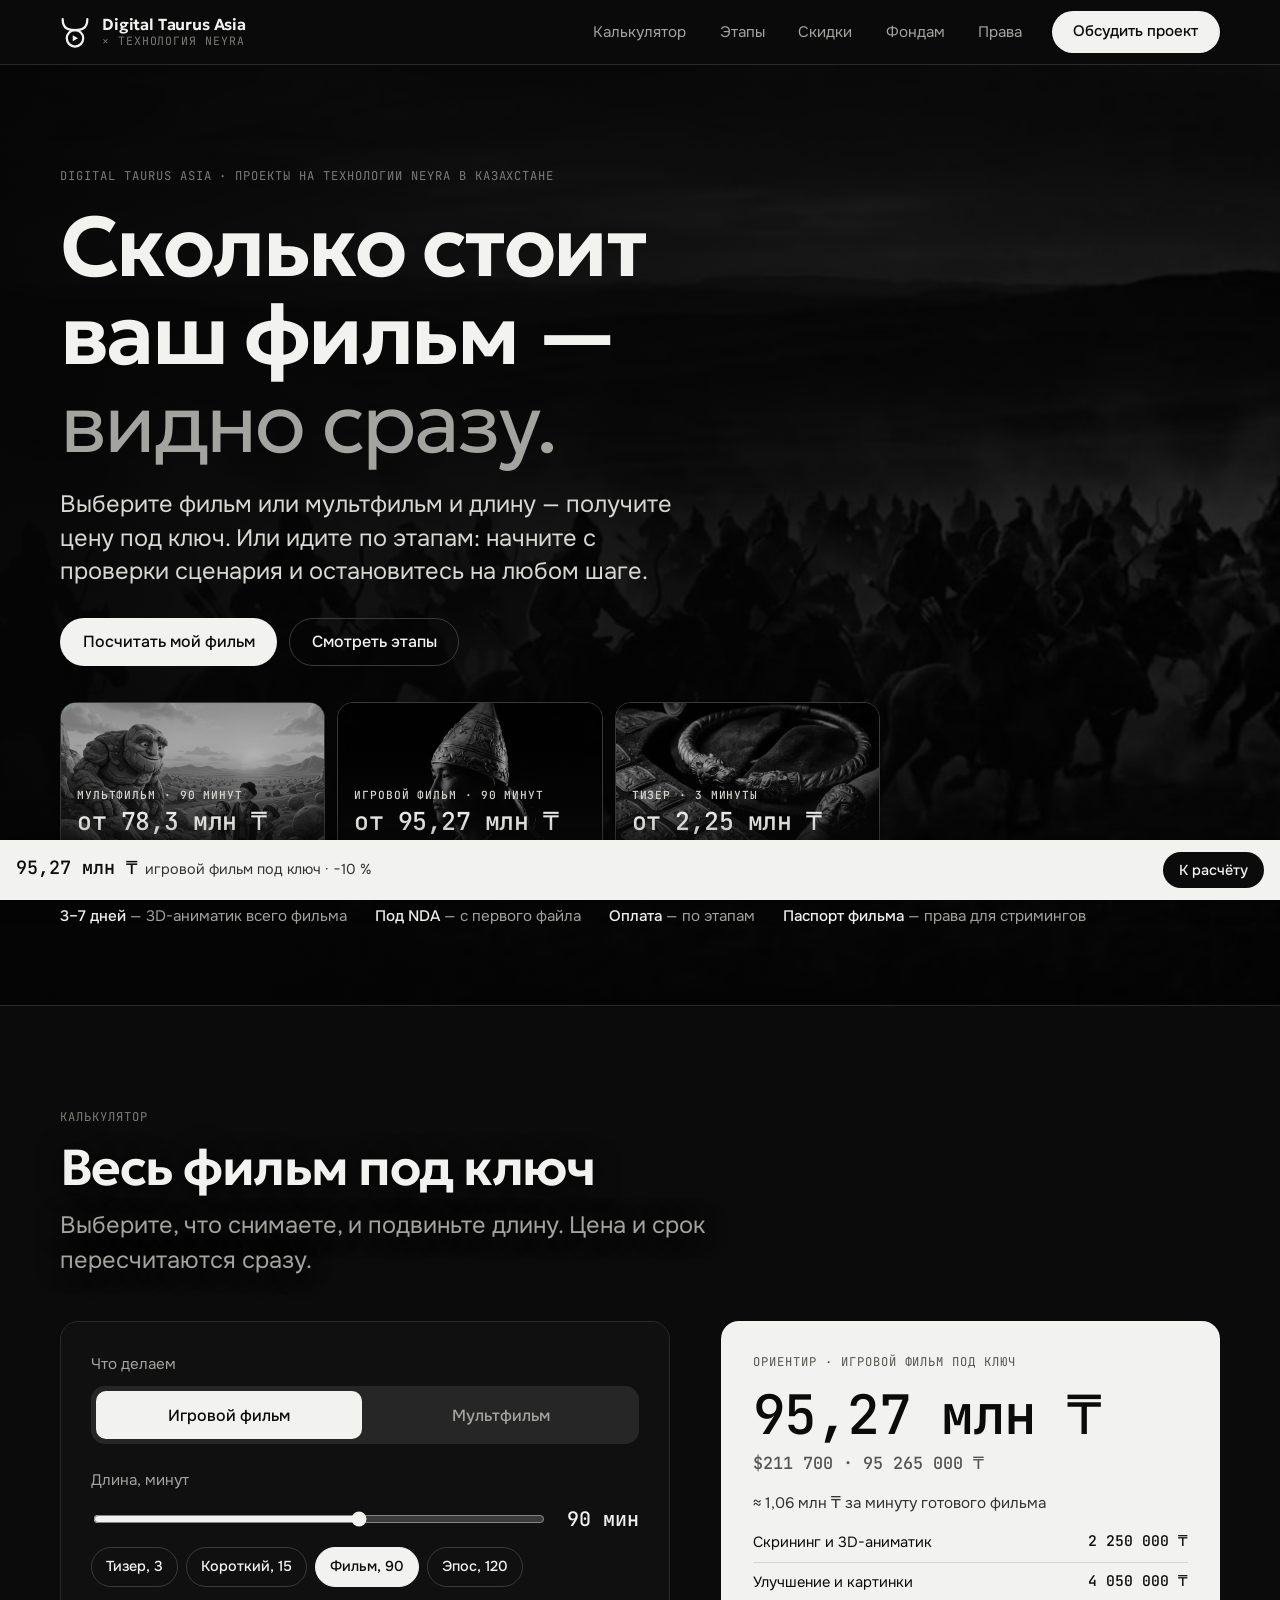
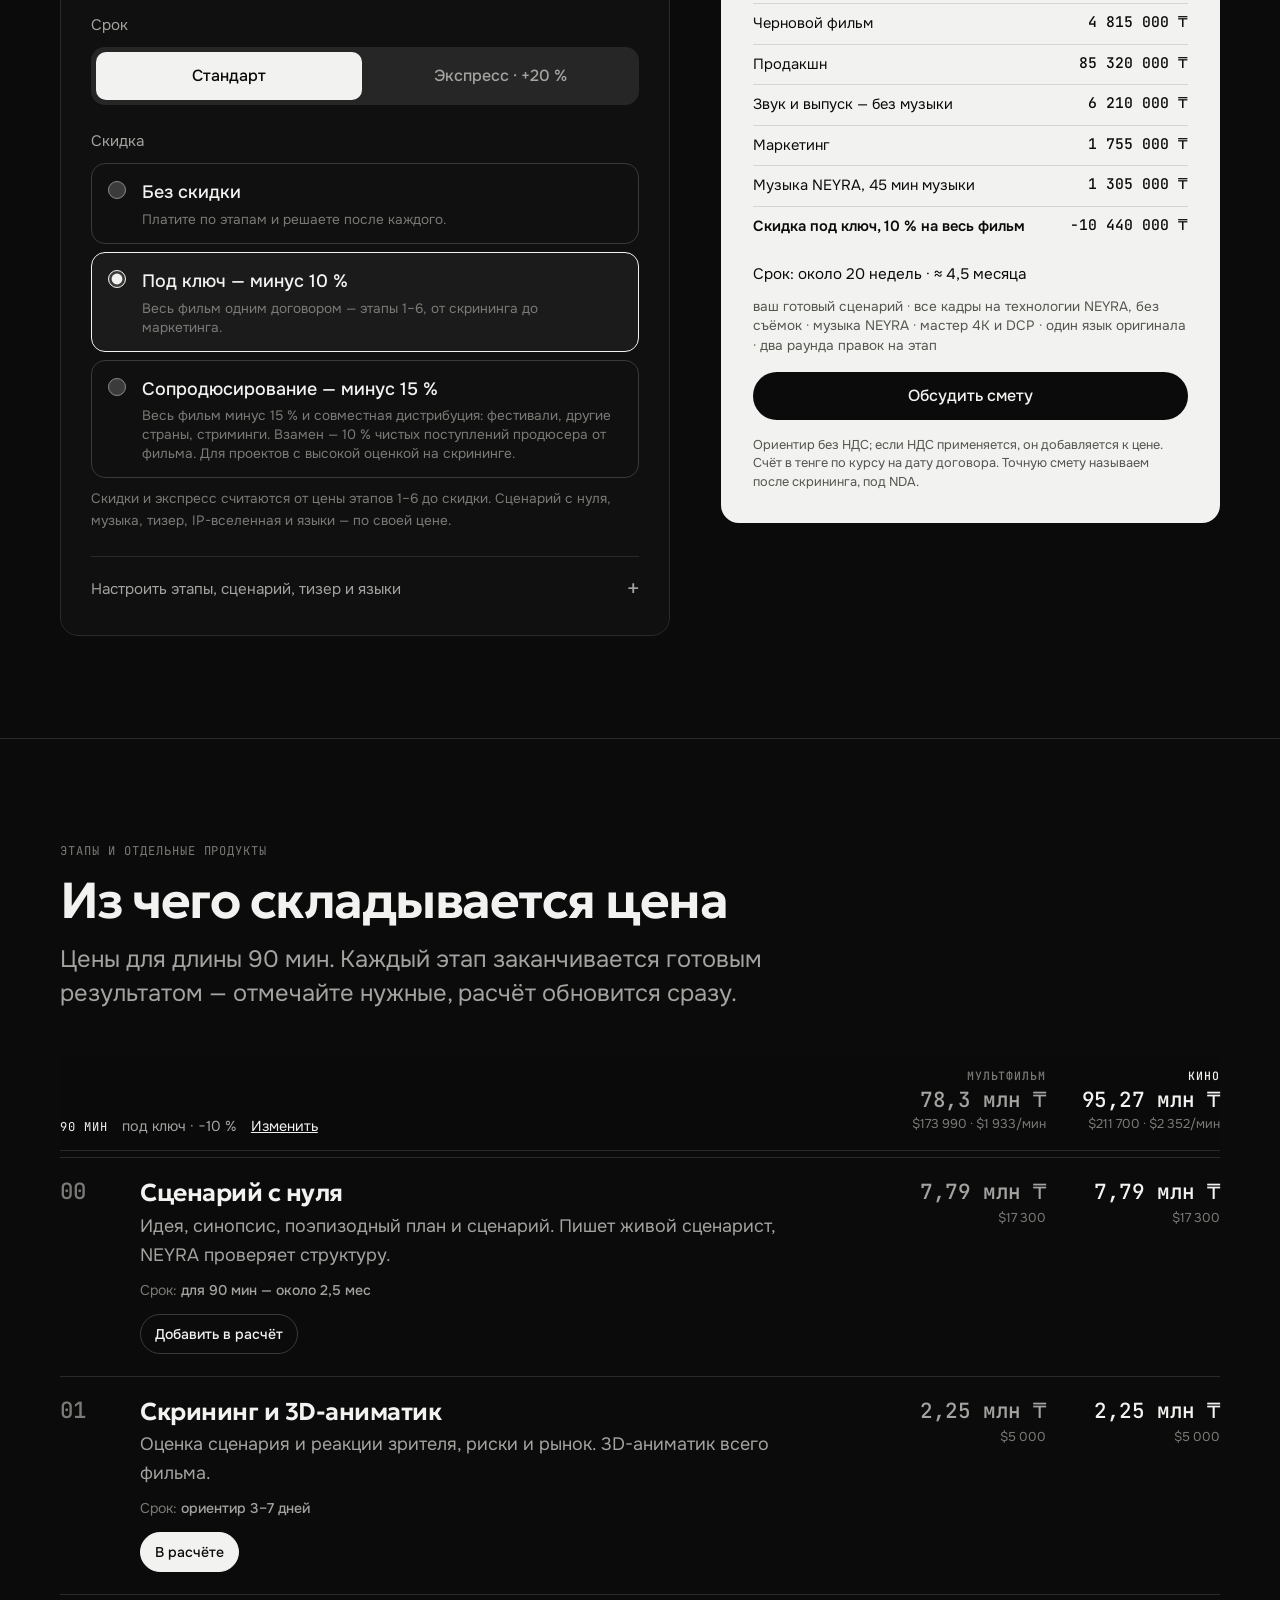
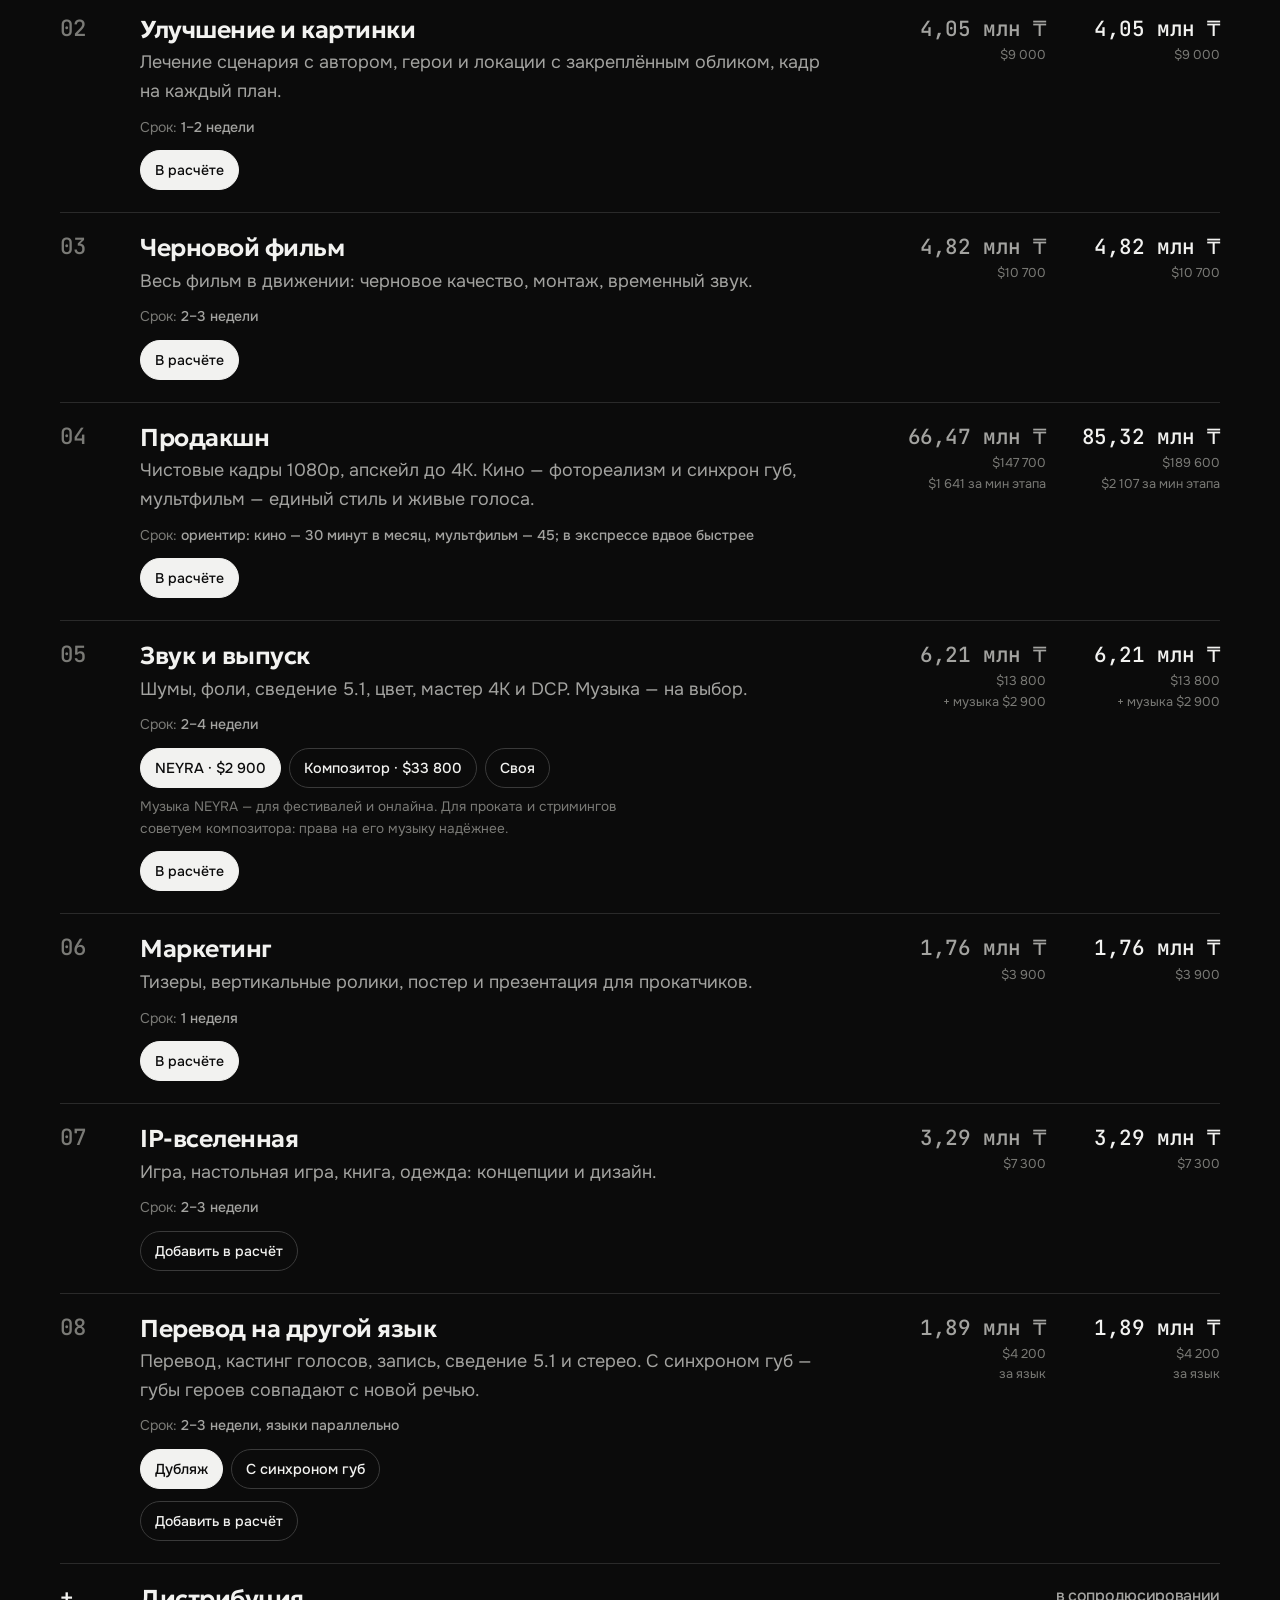
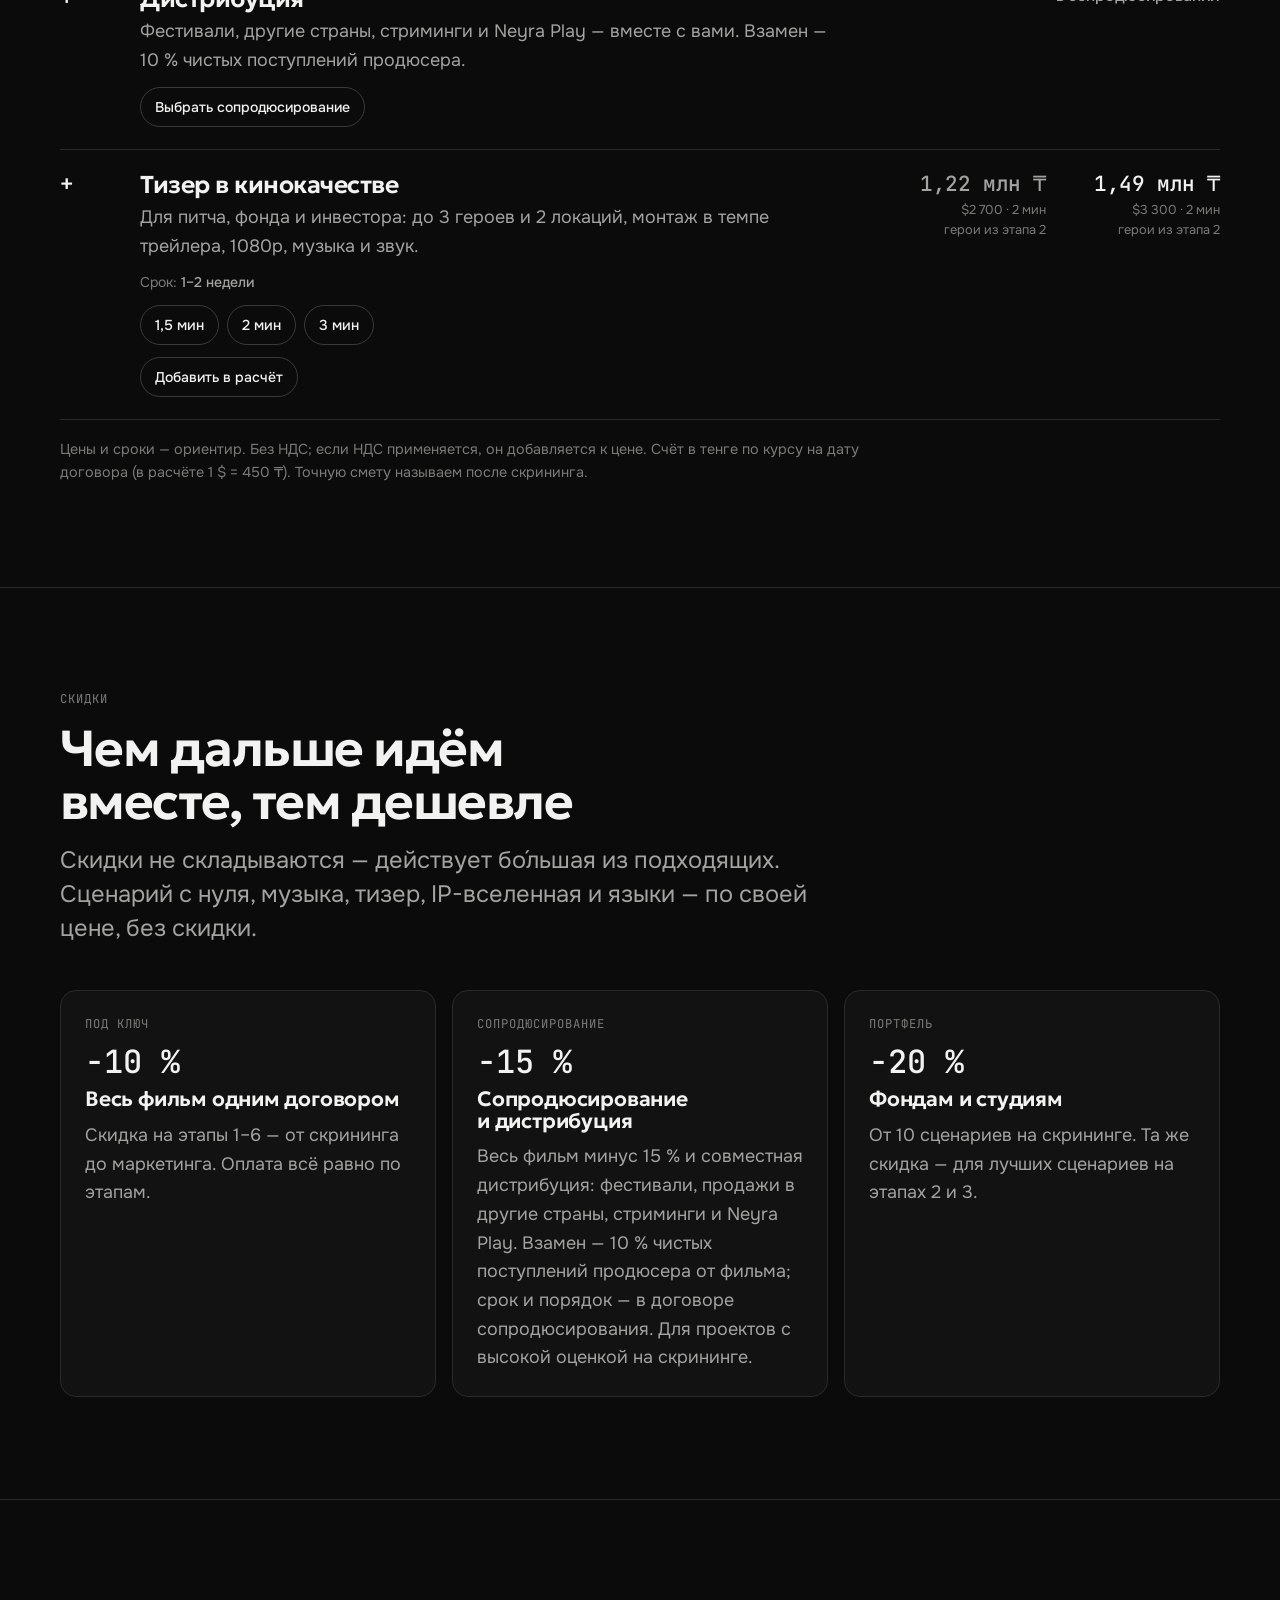
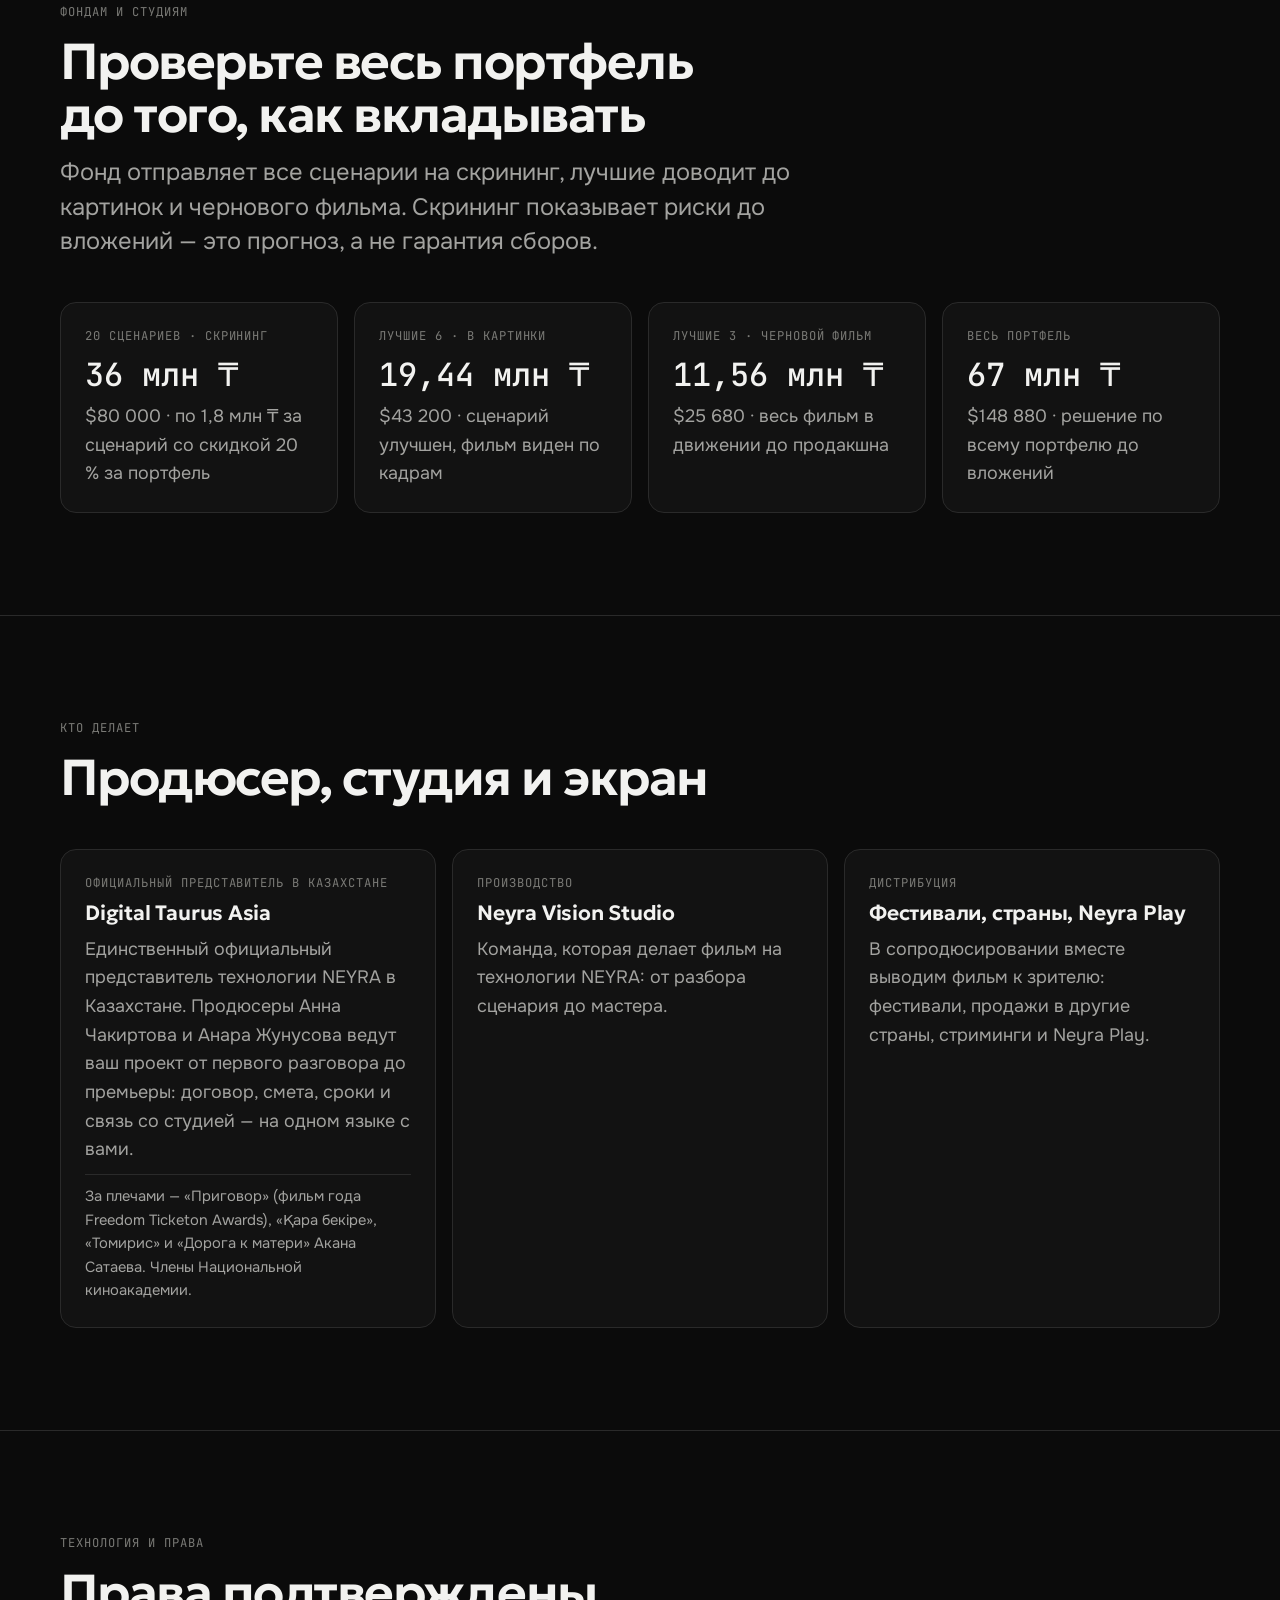
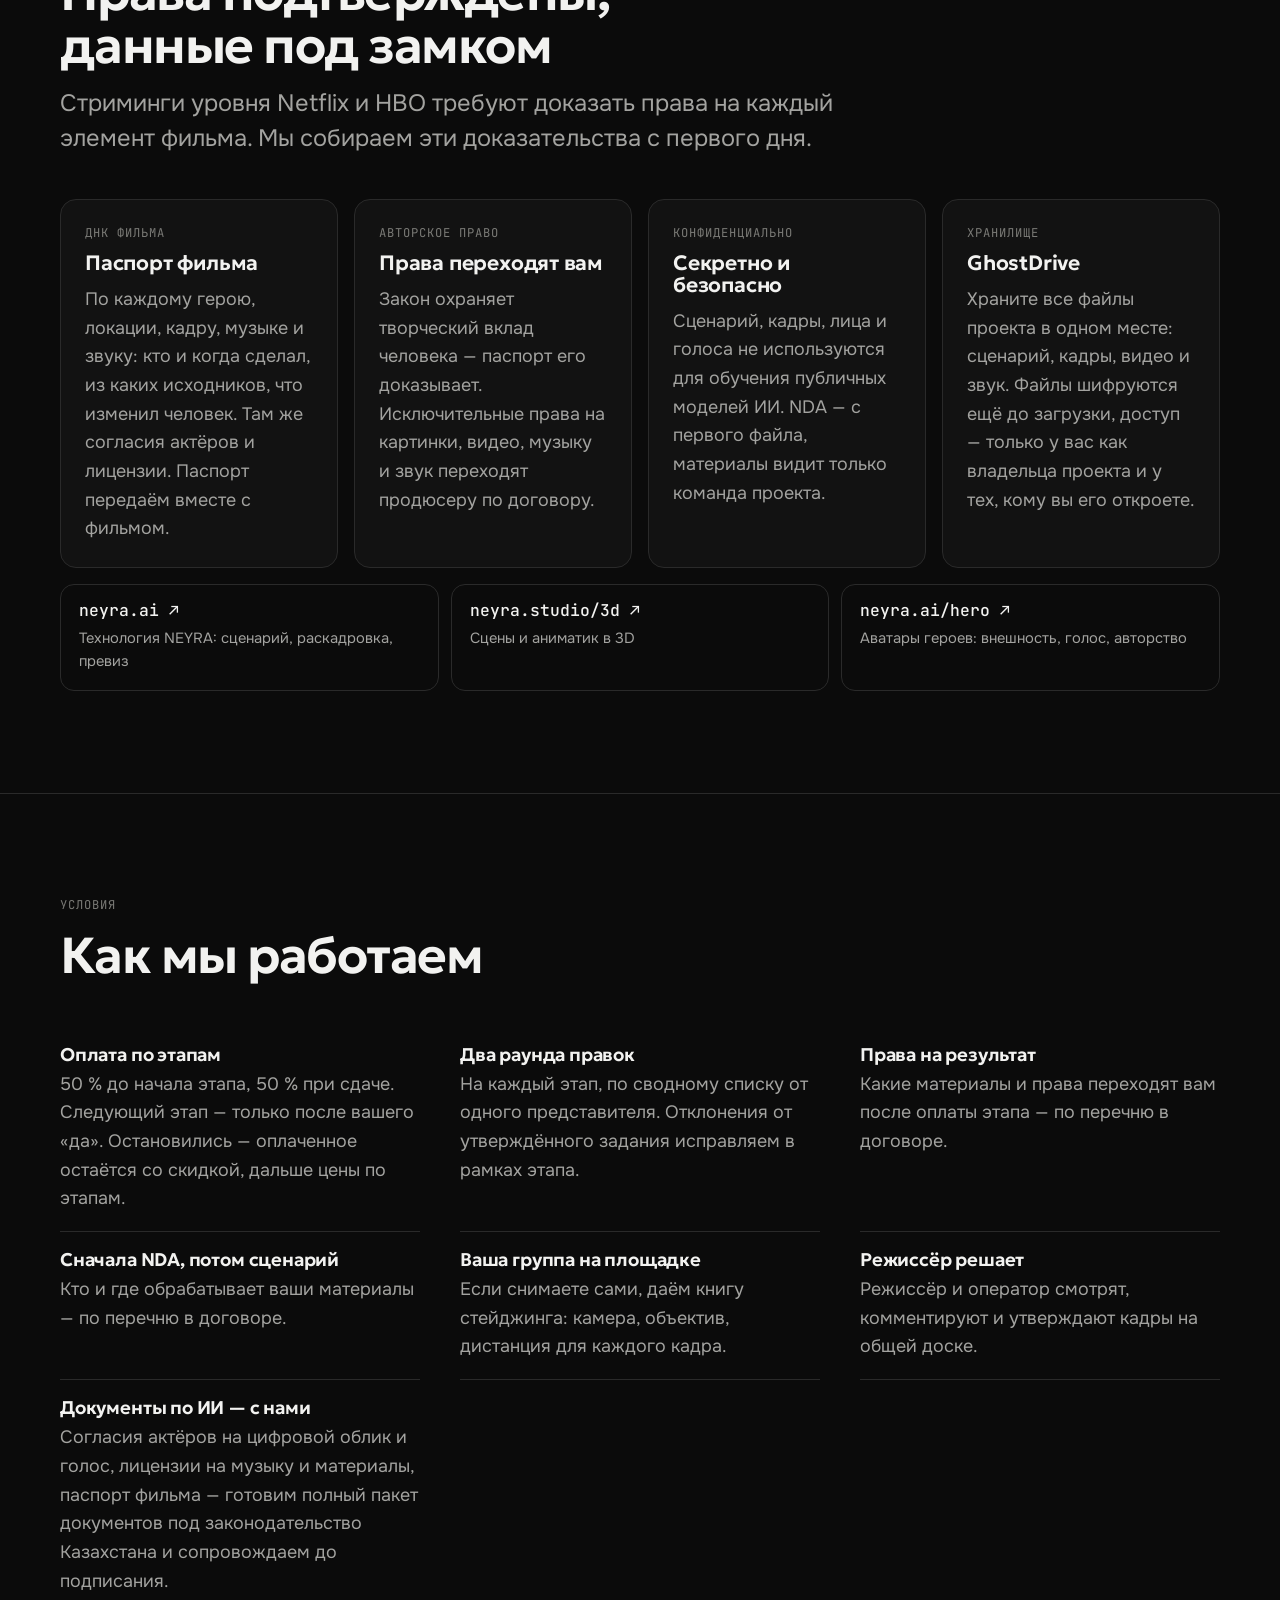
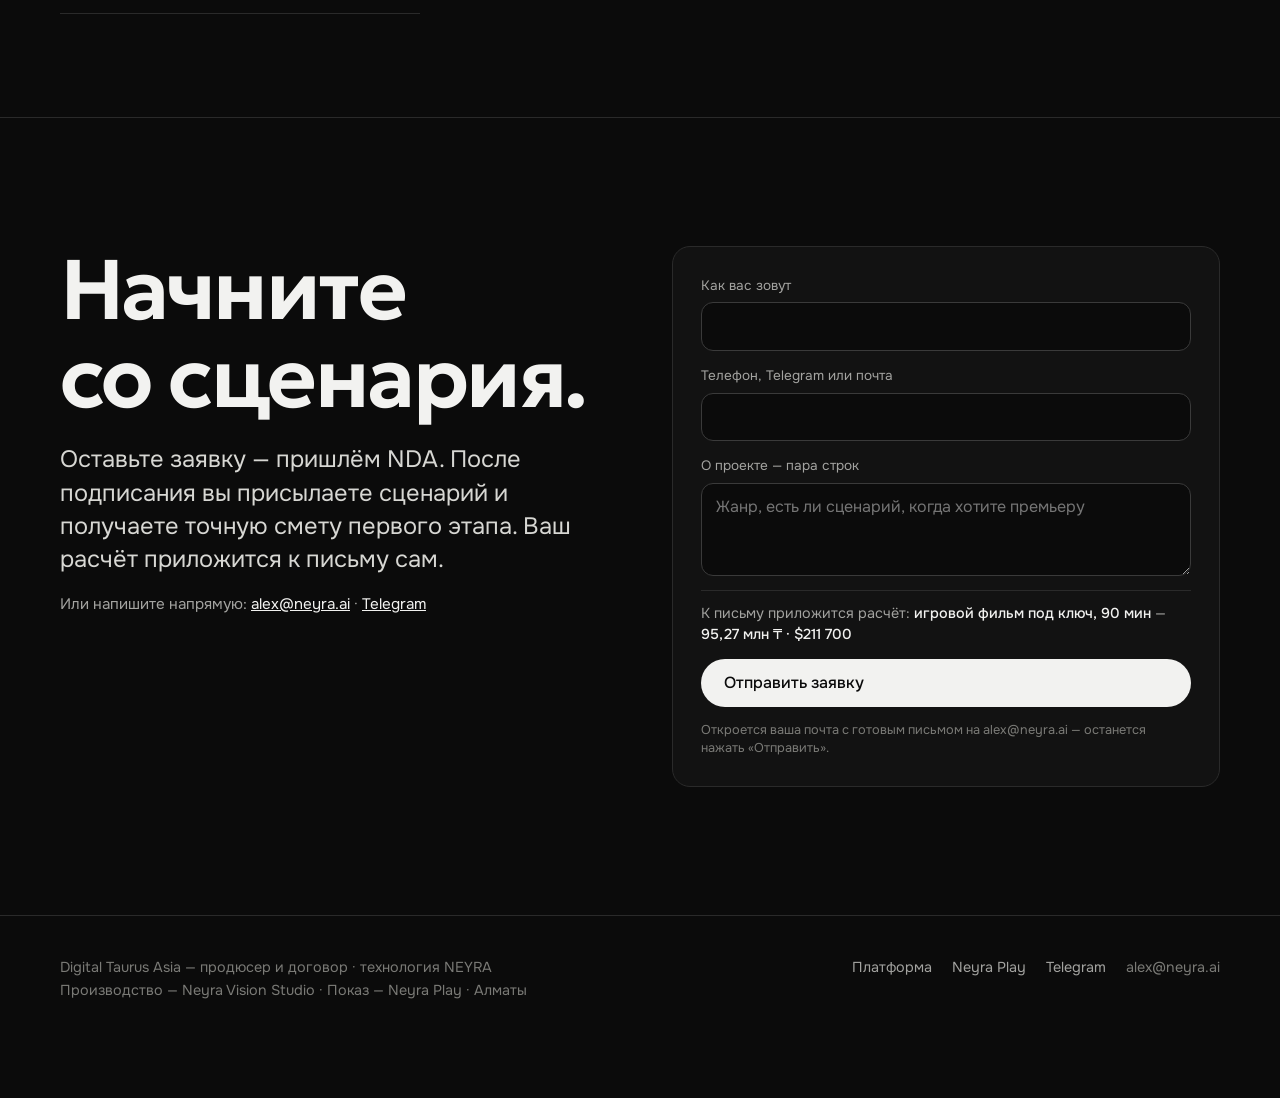
==== commit a960d59a: "75: фон калькулятора заметнее (светлые кадры первыми, мягче затемнение, тень под заголовком); скрини" ====
--- a/ceny/index.html
+++ b/ceny/index.html
@@ -94,9 +94,11 @@
 .calc-sec{position:relative;overflow:hidden}
 .calc-sec>.wrap{position:relative;z-index:1}
 .calc__bg{position:absolute;inset:0;z-index:0;background:#0b0b0b}
-.calc__video{position:absolute;inset:0;width:100%;height:100%;object-fit:cover;filter:grayscale(1) brightness(.42);opacity:0;transition:opacity 1.2s ease}
+.calc__video{position:absolute;inset:0;width:100%;height:100%;object-fit:cover;filter:grayscale(.75) brightness(.62) contrast(1.05);opacity:0;transition:opacity 1.2s ease}
 .calc__video.on{opacity:1}
-.calc__bg::after{content:"";position:absolute;inset:0;background:linear-gradient(180deg,rgba(11,11,11,.96) 0%,rgba(11,11,11,.55) 35%,rgba(11,11,11,.55) 65%,rgba(11,11,11,.96) 100%)}
+.calc__bg::after{content:"";position:absolute;inset:0;background:linear-gradient(180deg,rgba(11,11,11,.95) 0%,rgba(11,11,11,.3) 30%,rgba(11,11,11,.3) 70%,rgba(11,11,11,.95) 100%)}
+.calc-sec .block__head h2,.calc-sec .block__head p{text-shadow:0 2px 24px rgba(0,0,0,.8)}
+.calc-sec .panel{background:color-mix(in oklab,var(--ink-2) 88%,transparent);backdrop-filter:blur(10px)}
 @media (prefers-reduced-motion:reduce){.calc__video{display:none}}
 .block__head{display:flex;flex-direction:column;gap:14px;margin-bottom:clamp(26px,4vw,44px);max-width:780px}
 .block__head h2{font-size:var(--step-3)}
@@ -305,7 +307,7 @@
 </section>
 
 <section class="block calc-sec" id="kalkulyator" aria-labelledby="calc-title">
-  <div class="calc__bg" aria-hidden="true"><video class="calc__video" muted playsinline preload="none" poster="media/calc-1.jpg" data-src="media/calc-1.mp4,media/calc-2.mp4,media/calc-3.mp4,media/calc-4.mp4" data-poster="media/calc-1.jpg,media/calc-2.jpg,media/calc-3.jpg,media/calc-4.jpg"></video></div>
+  <div class="calc__bg" aria-hidden="true"><video class="calc__video" muted playsinline preload="none" poster="media/calc-1.jpg" data-src="media/calc-1.mp4,media/calc-3.mp4,media/calc-4.mp4,media/calc-2.mp4" data-poster="media/calc-1.jpg,media/calc-3.jpg,media/calc-4.jpg,media/calc-2.jpg"></video></div>
   <div class="wrap">
     <div class="block__head">
       <div class="mono">Калькулятор</div>
@@ -543,7 +545,7 @@
   const packPrice = (c, lic=0) => r100((c + lic)/P.share);
   const stagePrice = (n, M, T) => r100(packPrice(COST[n](M, T), n === 4 ? P.lic : 0)/(1 - PACK));
   const STAGES = [
-    {n:1, t:'Скрининг и 3D-аниматик', w:'Оценка сценария и реакции зрителя, риски и рынок. 3D-аниматик всего фильма.', time:'ориентир 3–7 дней', f:(M,T)=>stagePrice(1, M, T), weeks:()=>1},
+    {n:1, t:'Скрининг и 3D-аниматик', w:'Оценка сценария и реакции зрителя, риски и рынок. 3D-аниматик всего фильма.', time:'ориентир 3–7 дней', f:(M,T)=>Math.max(stagePrice(1, M, T), r100(5000*g(M))), weeks:()=>1},
     {n:2, t:'Улучшение и картинки', w:'Лечение сценария с автором, герои и локации с закреплённым обликом, кадр на каждый план.', time:'1–2 недели', f:(M,T)=>stagePrice(2, M, T), weeks:()=>2},
     {n:3, t:'Черновой фильм', w:'Весь фильм в движении: черновое качество, монтаж, временный звук.', time:'2–3 недели', f:(M,T)=>stagePrice(3, M, T), weeks:()=>3},
     {n:4, t:'Продакшн', w:'Чистовые кадры 1080p, апскейл до 4K. Кино — фотореализм и синхрон губ, мультфильм — единый стиль и живые голоса.', time:'ориентир: кино — 30 минут в месяц, мультфильм — 45; в экспрессе вдвое быстрее', f:(M,T)=>stagePrice(4, M, T), weeks:(M,T,k)=>Math.ceil(M/(T.pace*k)*4.3)},
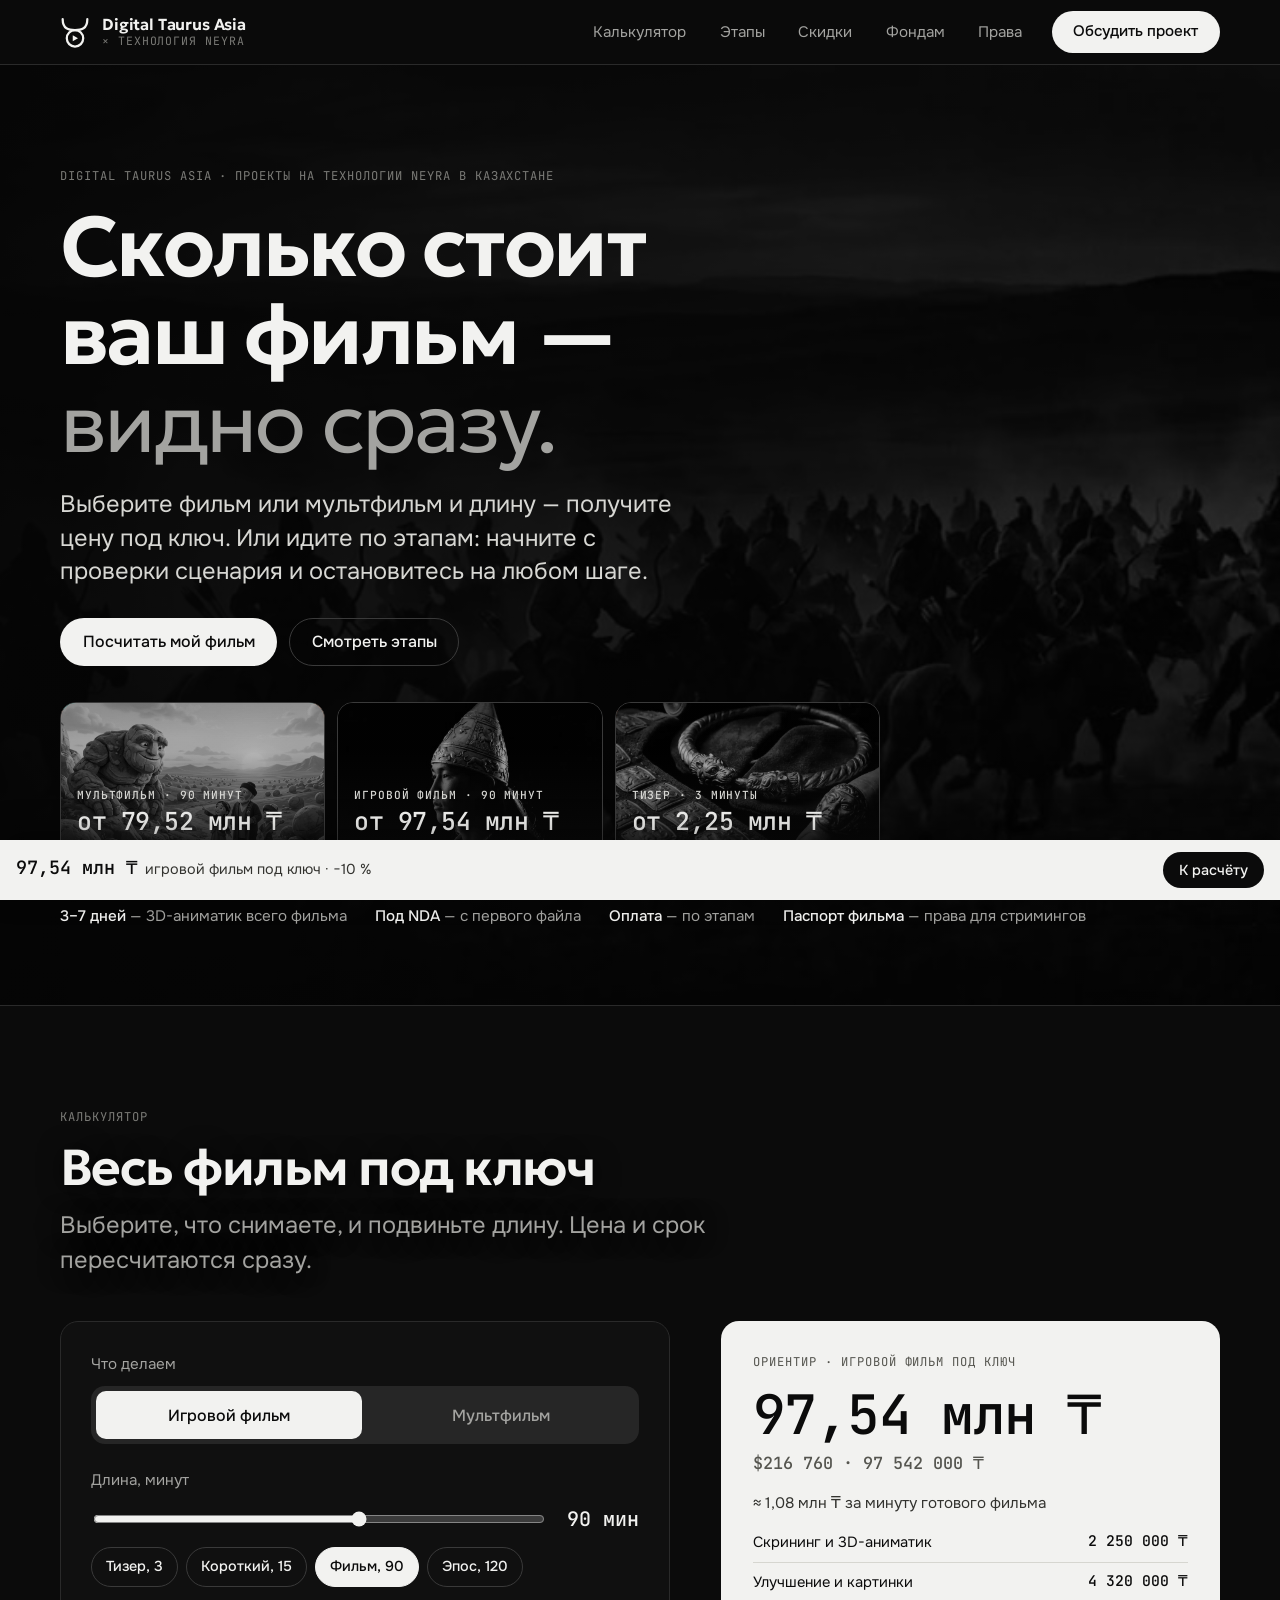
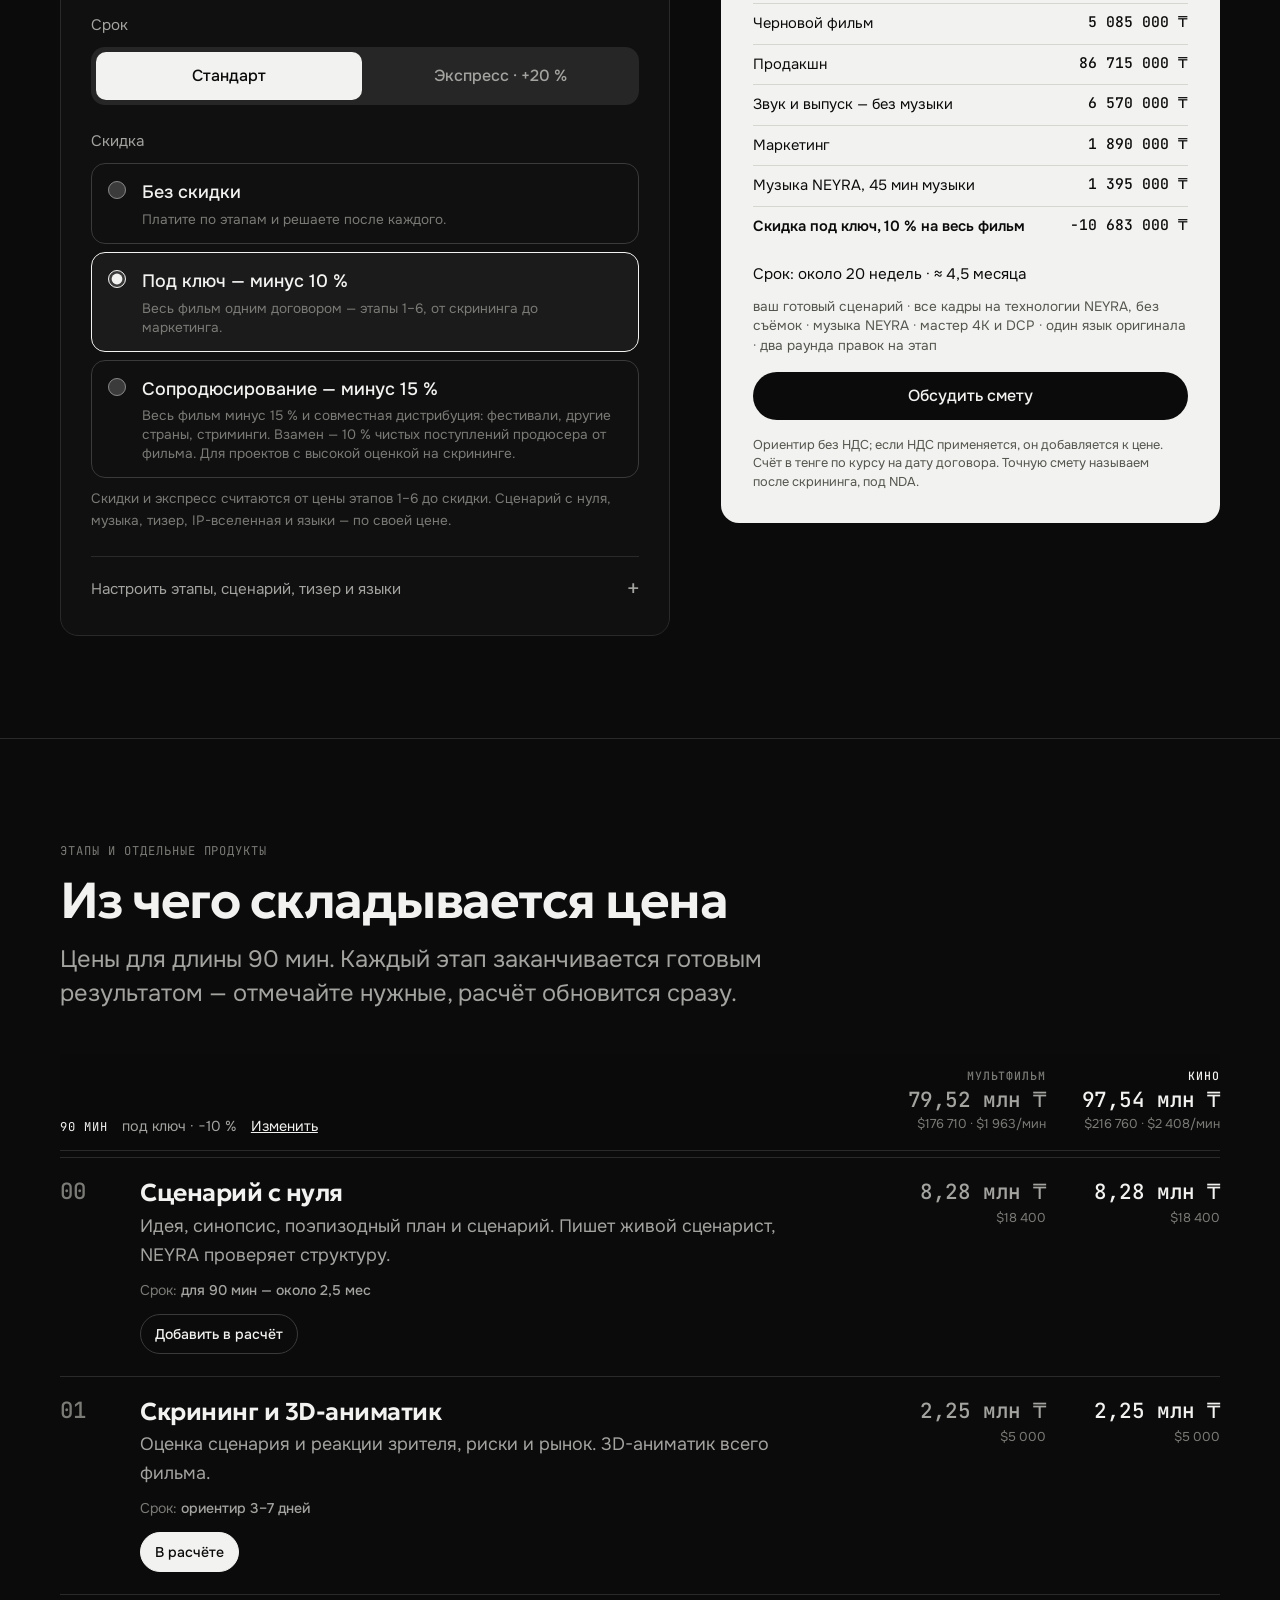
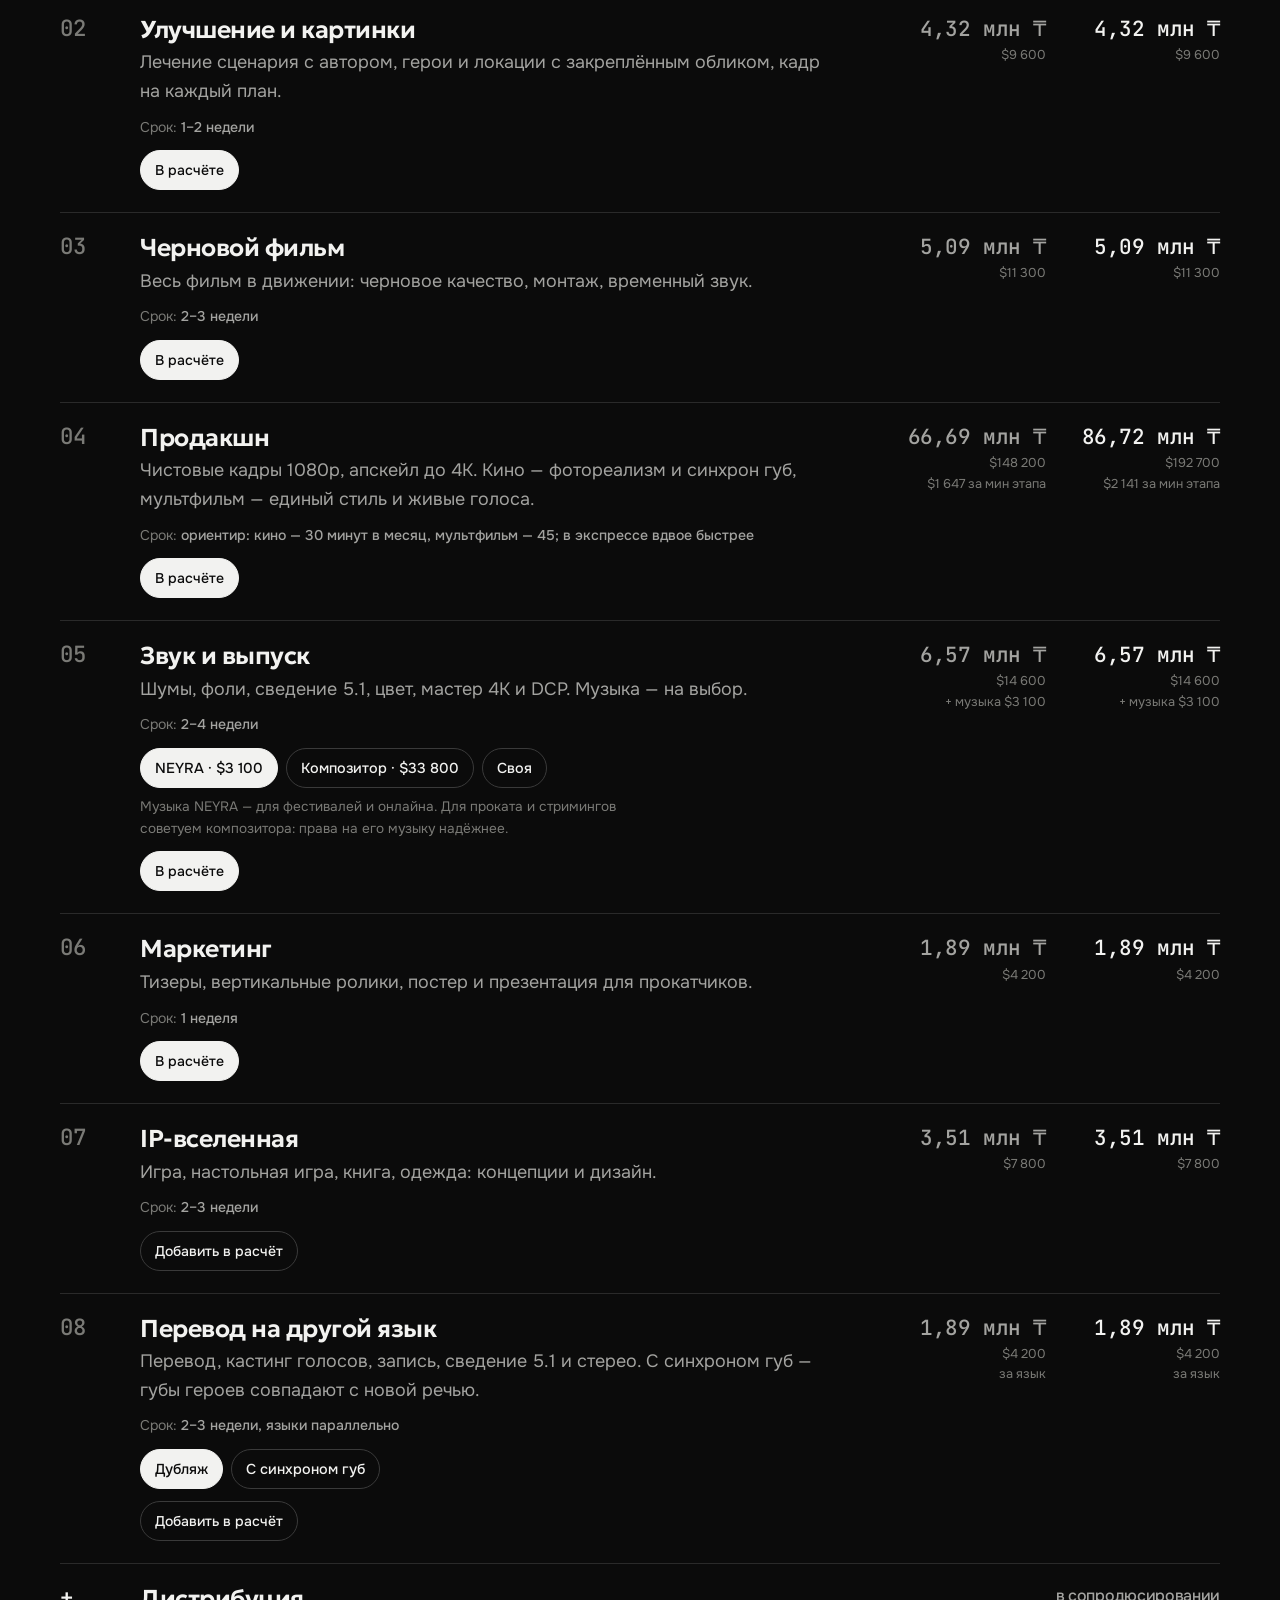
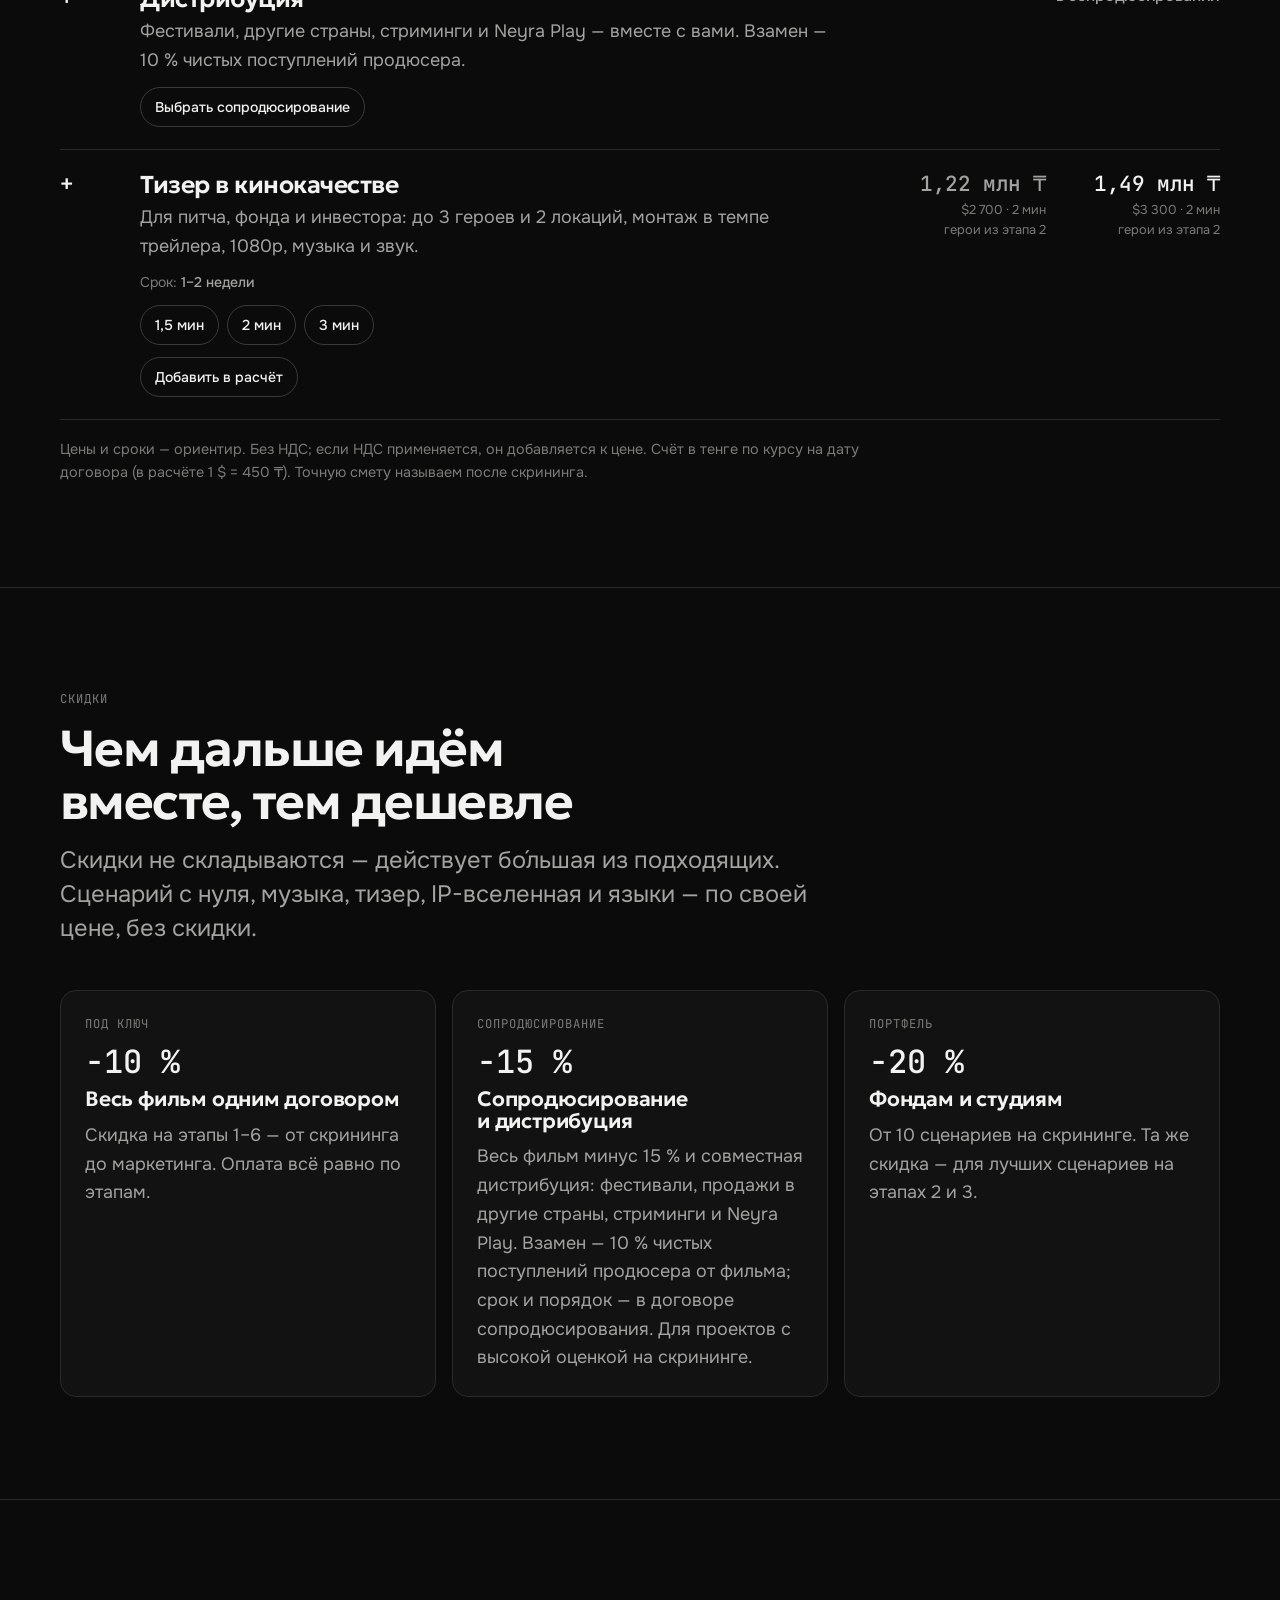
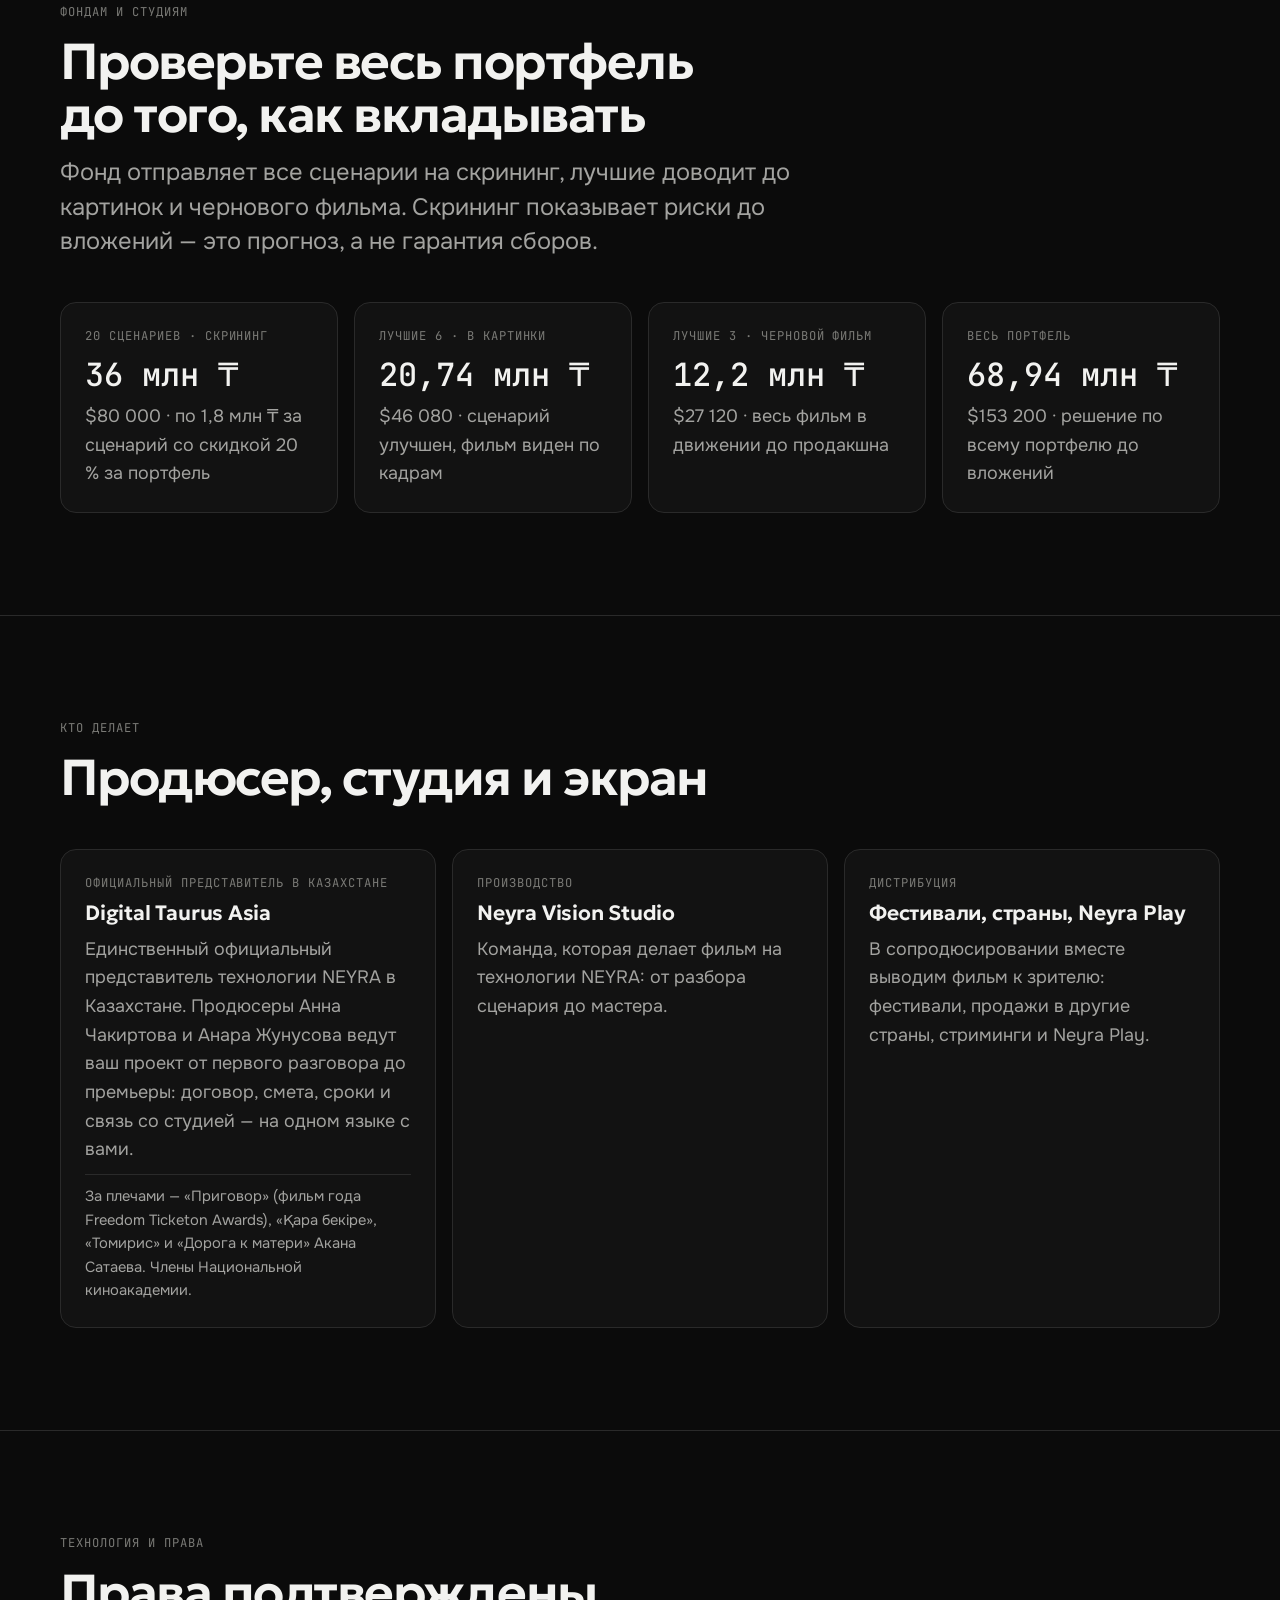
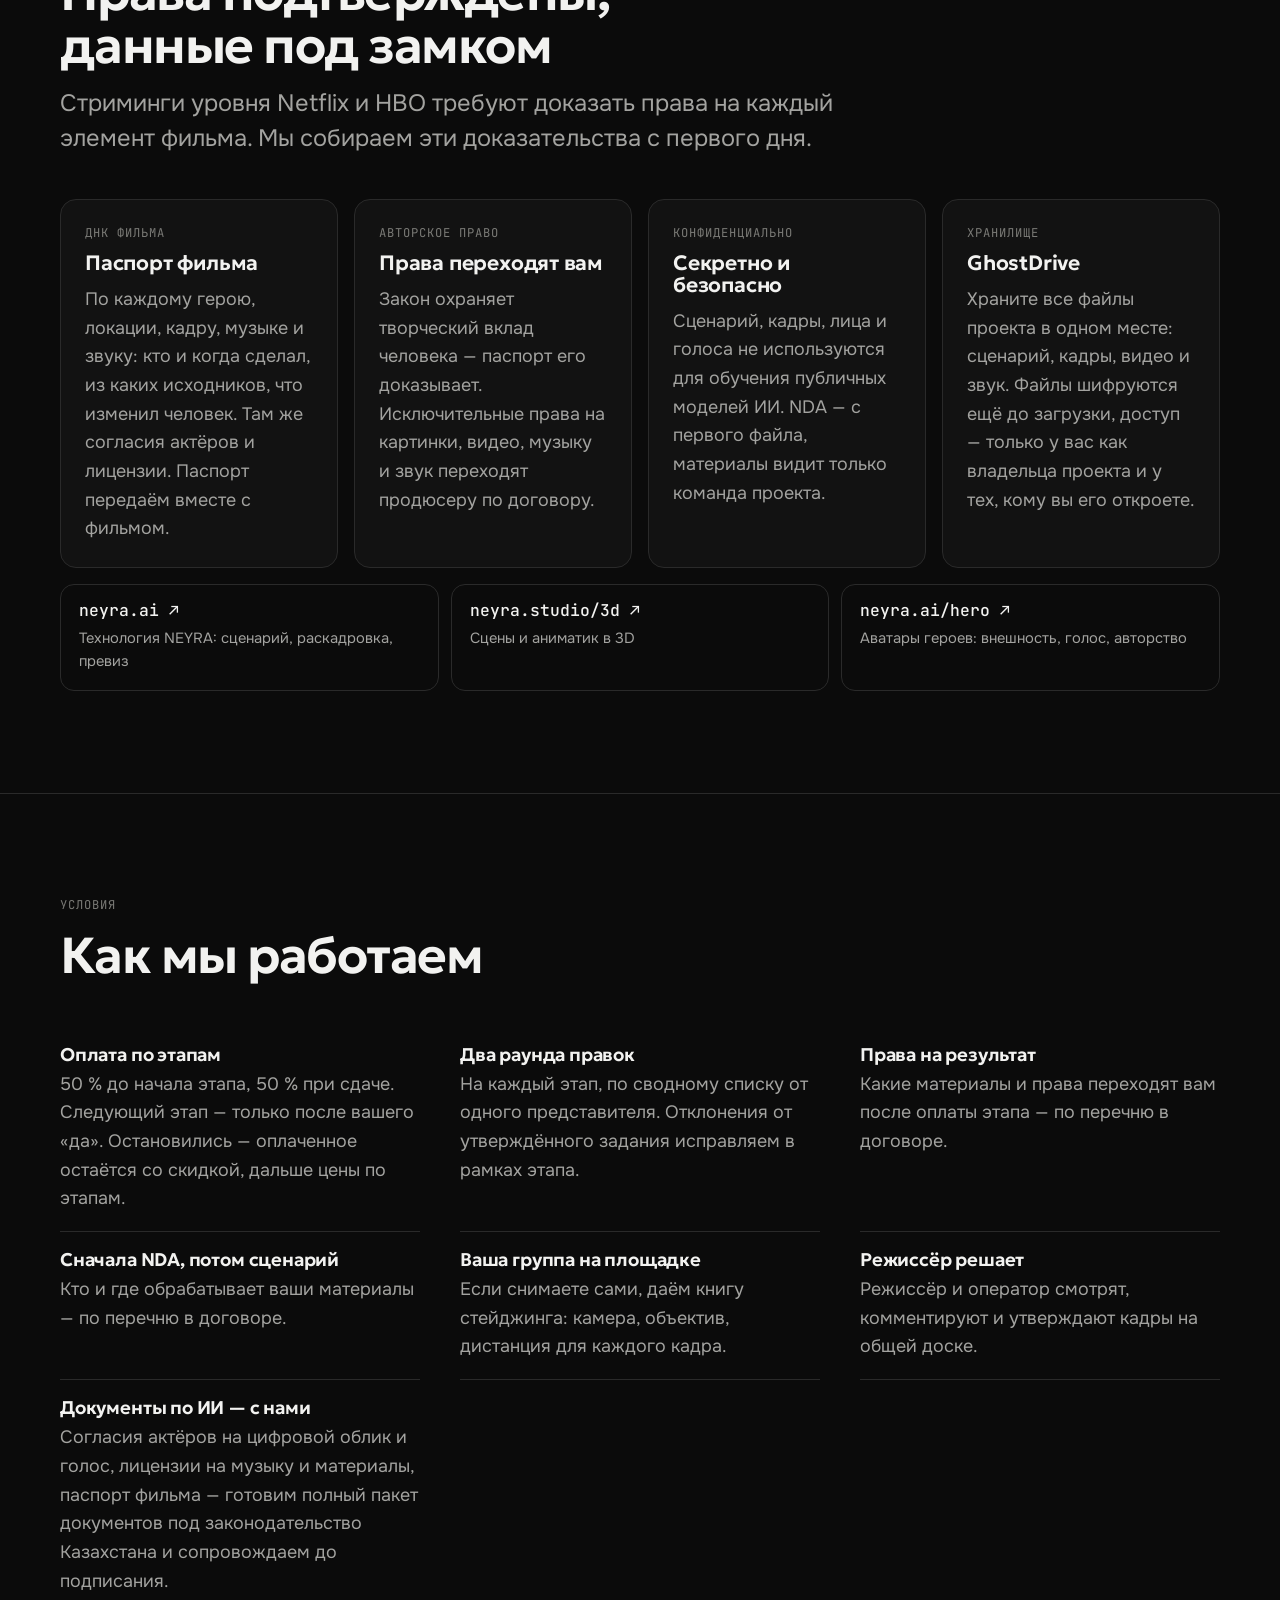
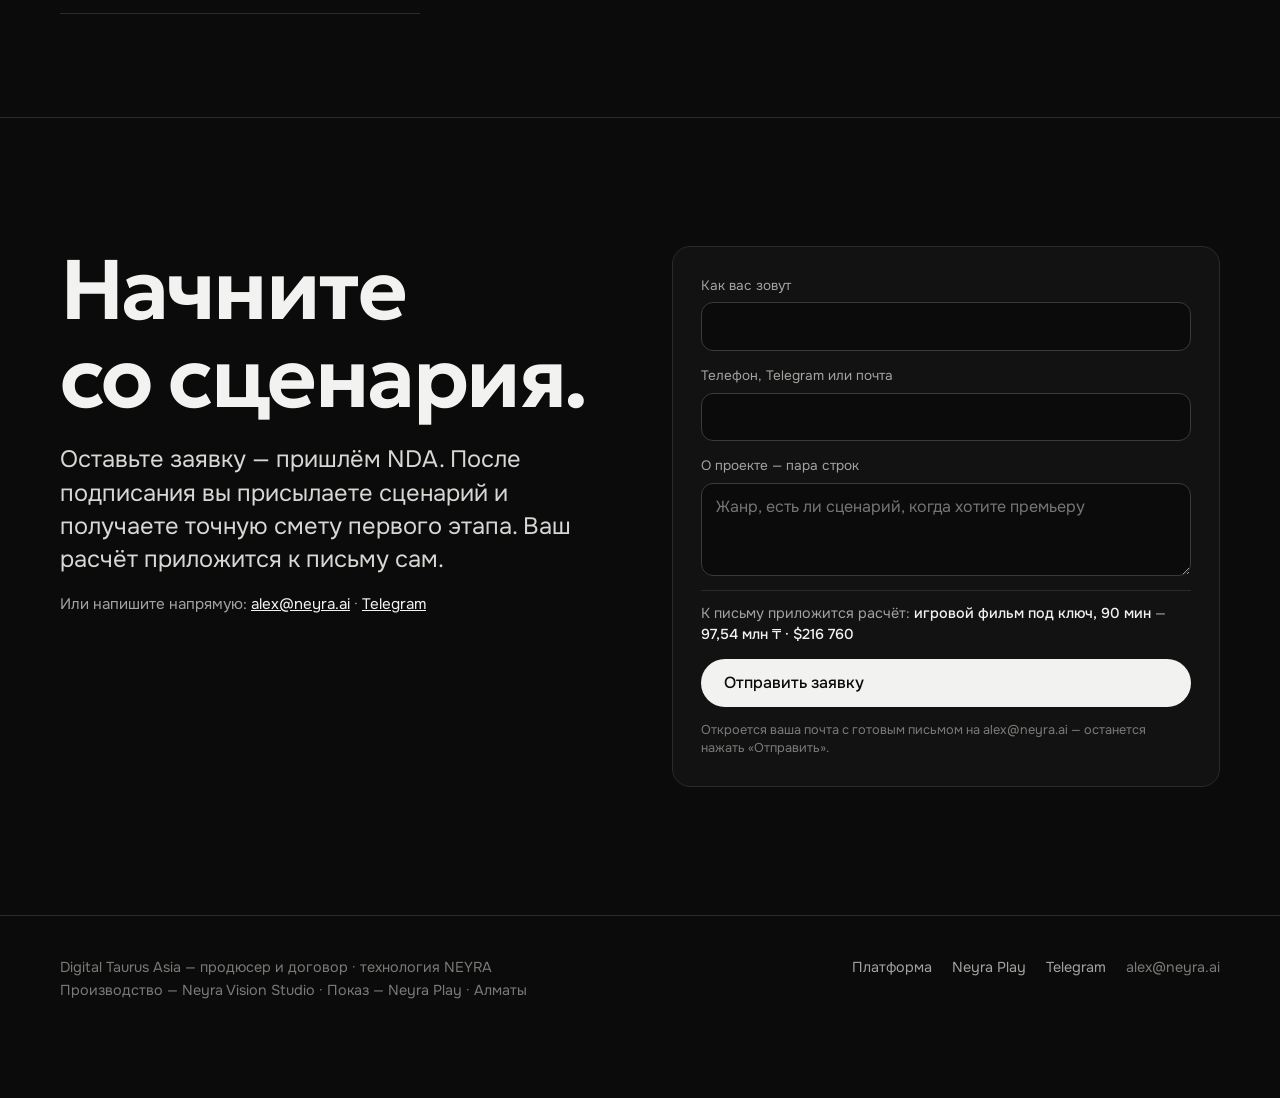
==== commit 70e1d32c: "75: технология NEYRA — 4 % от суммы клиента вместо $5 000 на проект; правило одной строкой: себестои" ====
--- a/ceny/index.html
+++ b/ceny/index.html
@@ -524,9 +524,9 @@
   // teaser: [постоянная часть, $ за минуту, постоянная часть с этапом 2] — тизер в темпе трейлера: до 3 героев и 2 локаций, 1080p, музыка и звук;
   // если этап 2 в расчёте, герои и локации уже сделаны — остаются минуты тизера, музыка и звук.
   // «Весь фильм» = этапы 1–6: на него считаются скидки «под ключ», «сопродюсирование» и надбавка за экспресс; IP и языки — по своей цене.
-  // Правило цены: себестоимость + лицензия NEYRA (до $5 000 на проект, в продакшне) + 15 % студии + 15 % продюсера + 1 % Astana Hub.
+  // Правило цены: себестоимость + 4 % технология NEYRA + 15 % студии + 15 % продюсера + 1 % Astana Hub — всё от суммы клиента.
   // Себестоимость — люди (ставки в день, команда продакшна в месяц, 15 % людей в штате КЗ с налогами 51 %), генерации и кредиты, резерв 10 %.
-  const P = {dir:230, art:115, op:70, team:13300, take:48, tax:1 + 0.15*0.51, res:1.1, lic:5000, share:0.69};
+  const P = {dir:230, art:115, op:70, team:13300, take:48, tax:1 + 0.15*0.51, res:1.1, share:1 - 0.04 - 0.15 - 0.15 - 0.01};
   const TYPES = {
     film:{l:'Игровой фильм', pace:30, cpace:20, takes:3, voice:0, teaser:[1800, 1400, 500]},
     anim:{l:'Мультфильм', pace:45, cpace:30, takes:2, voice:80, teaser:[1700, 1100, 450]}
@@ -541,9 +541,9 @@
     6:(M,T)=>cost(500*g(M), g(M)*(8*P.op + 2*P.dir + 5*P.art)),
     7:(M,T)=>cost(300, 25*P.art + 3*P.dir)
   };
-  // цена этапа в пакете «под ключ» = (себестоимость + лицензия) / 0,69; отдельно от пакета — на 10 % дороже (PACK)
-  const packPrice = (c, lic=0) => r100((c + lic)/P.share);
-  const stagePrice = (n, M, T) => r100(packPrice(COST[n](M, T), n === 4 ? P.lic : 0)/(1 - PACK));
+  // цена этапа в пакете «под ключ» = себестоимость / 0,65; отдельно от пакета — на 10 % дороже (PACK)
+  const packPrice = c => r100(c/P.share);
+  const stagePrice = (n, M, T) => r100(packPrice(COST[n](M, T))/(1 - PACK));
   const STAGES = [
     {n:1, t:'Скрининг и 3D-аниматик', w:'Оценка сценария и реакции зрителя, риски и рынок. 3D-аниматик всего фильма.', time:'ориентир 3–7 дней', f:(M,T)=>Math.max(stagePrice(1, M, T), r100(5000*g(M))), weeks:()=>1},
     {n:2, t:'Улучшение и картинки', w:'Лечение сценария с автором, герои и локации с закреплённым обликом, кадр на каждый план.', time:'1–2 недели', f:(M,T)=>stagePrice(2, M, T), weeks:()=>2},
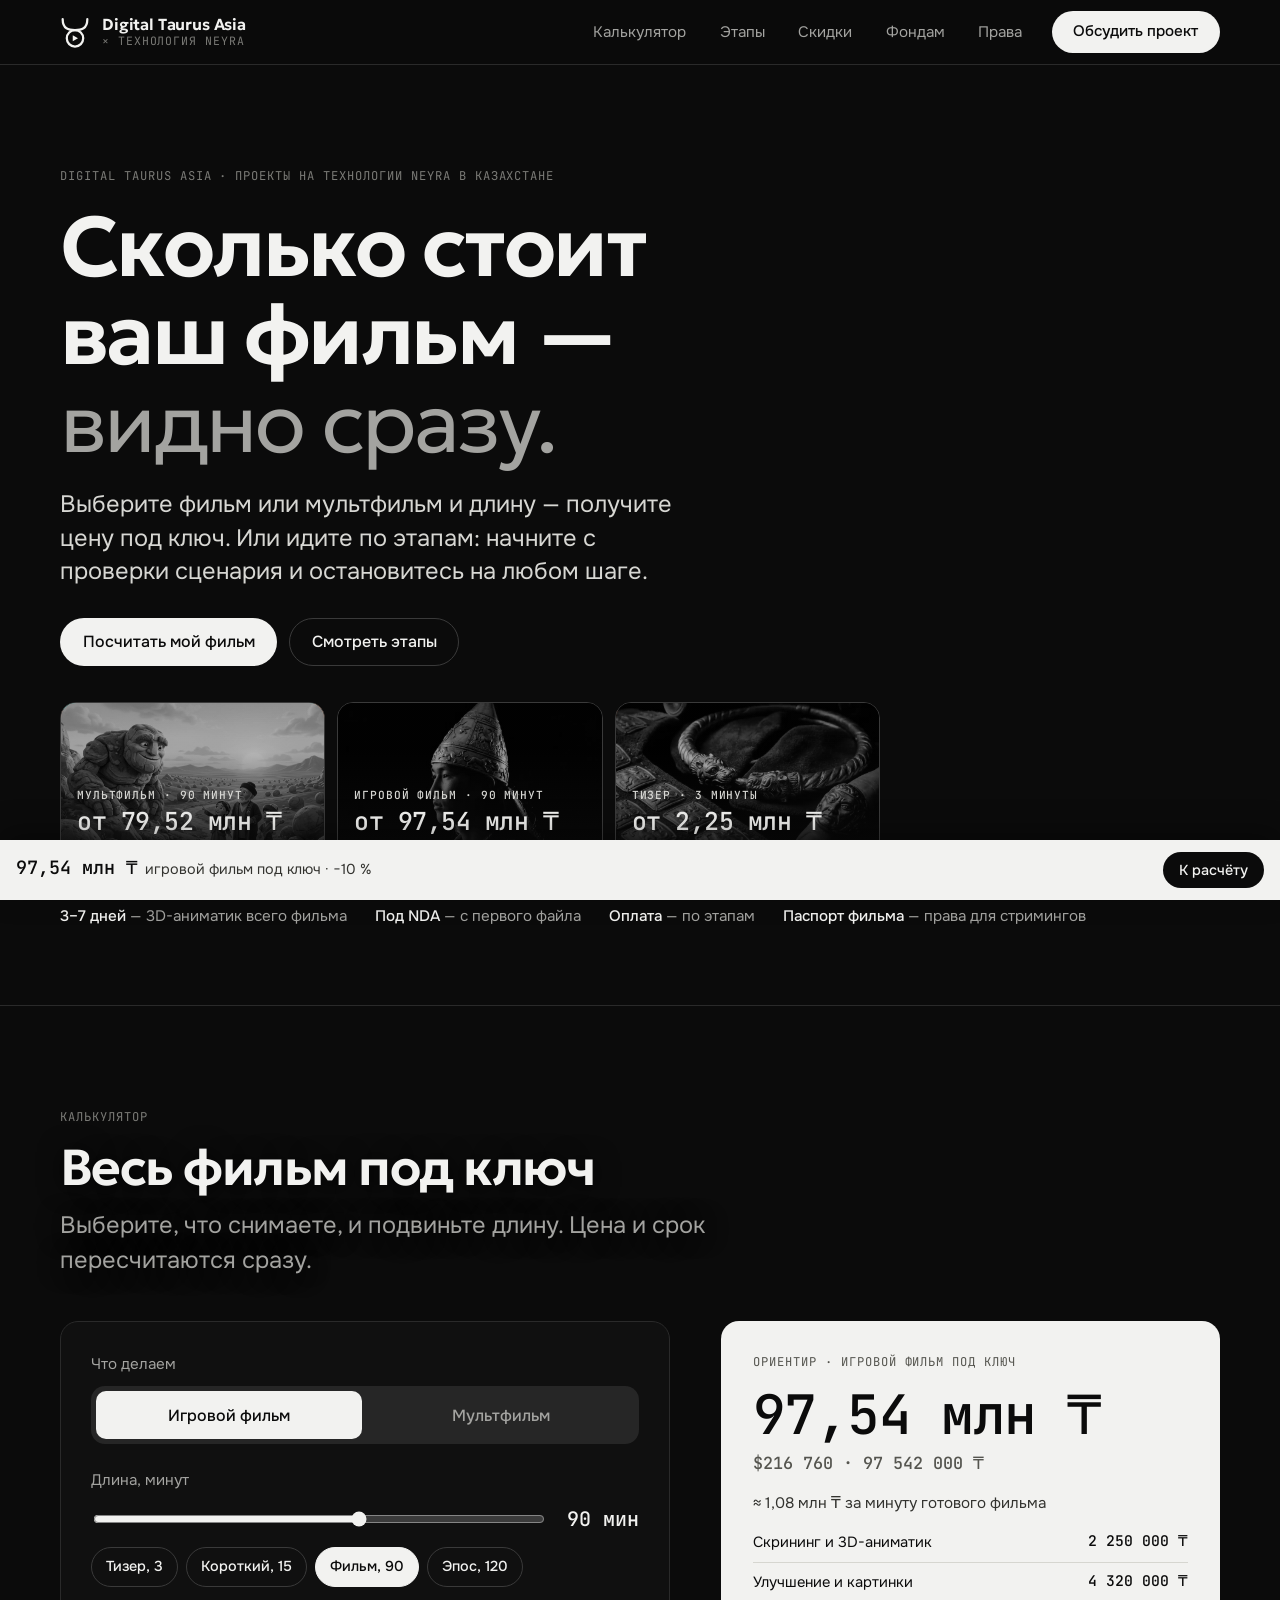
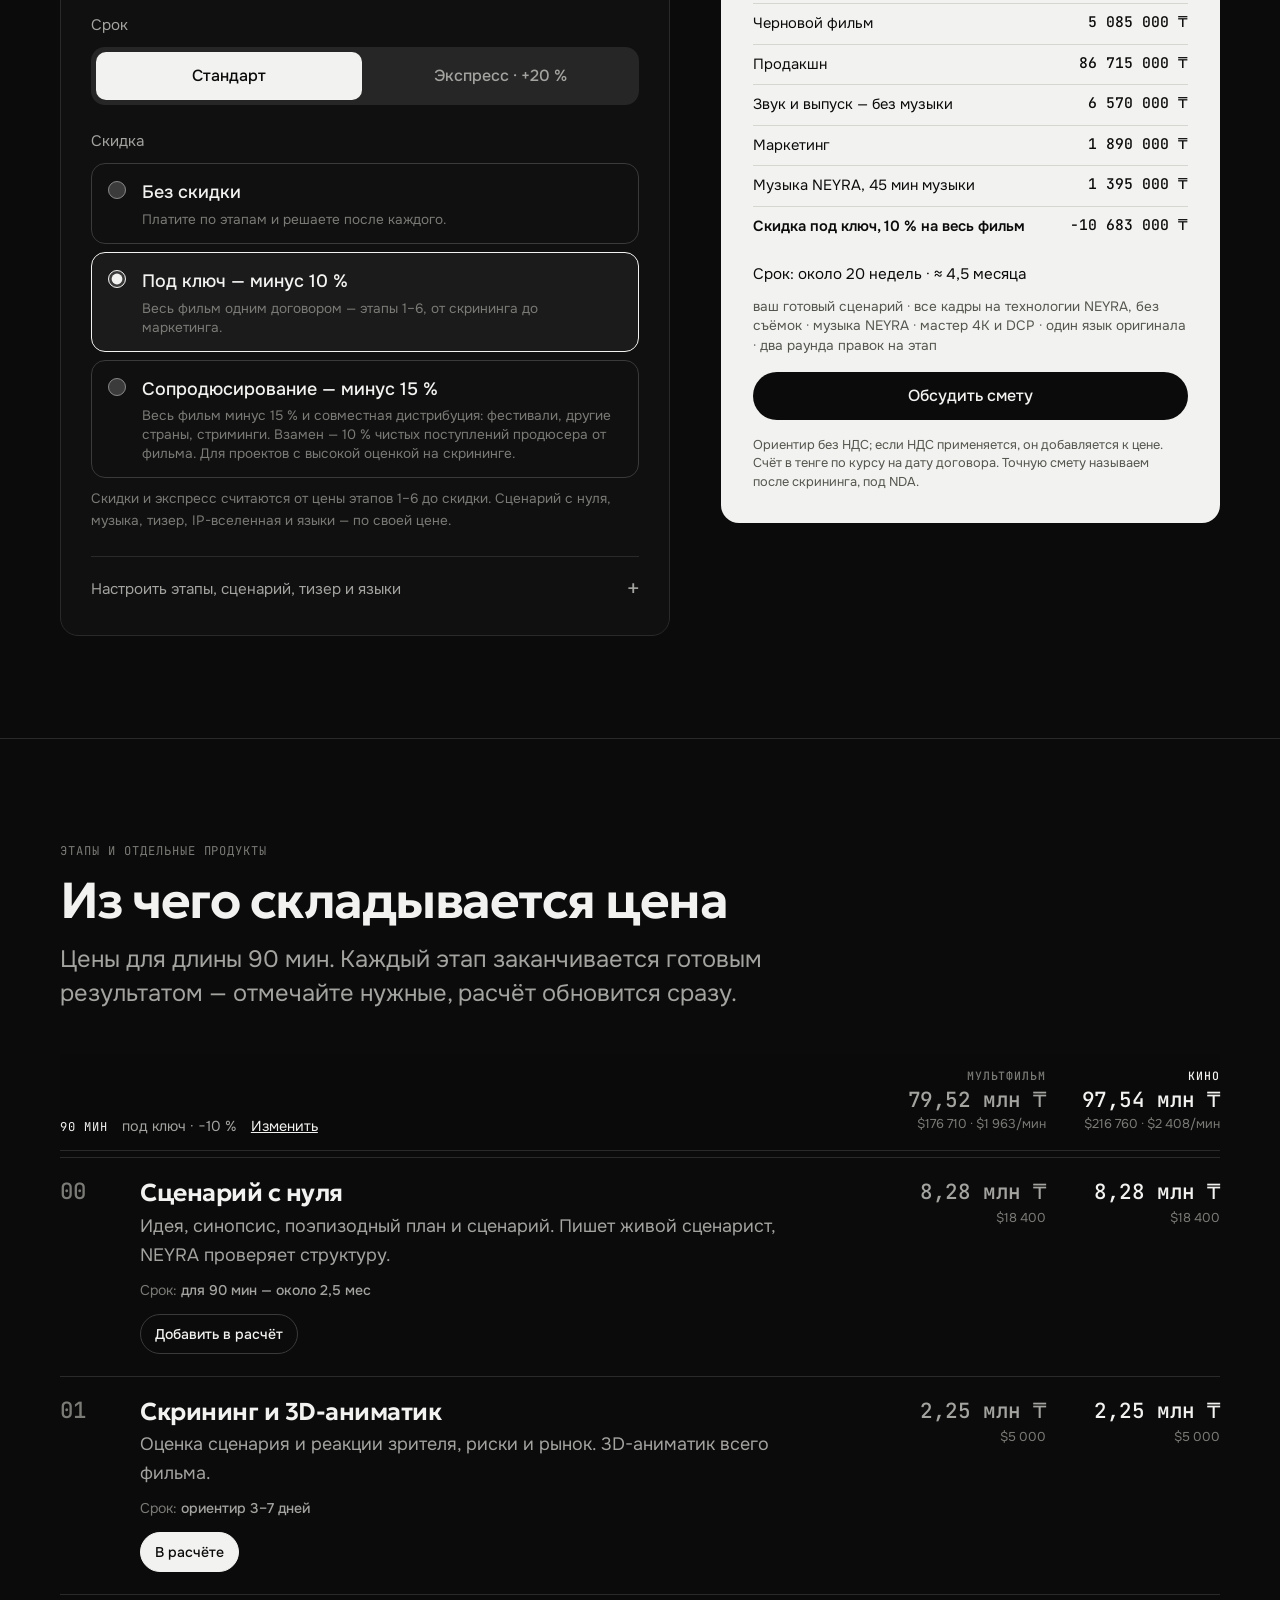
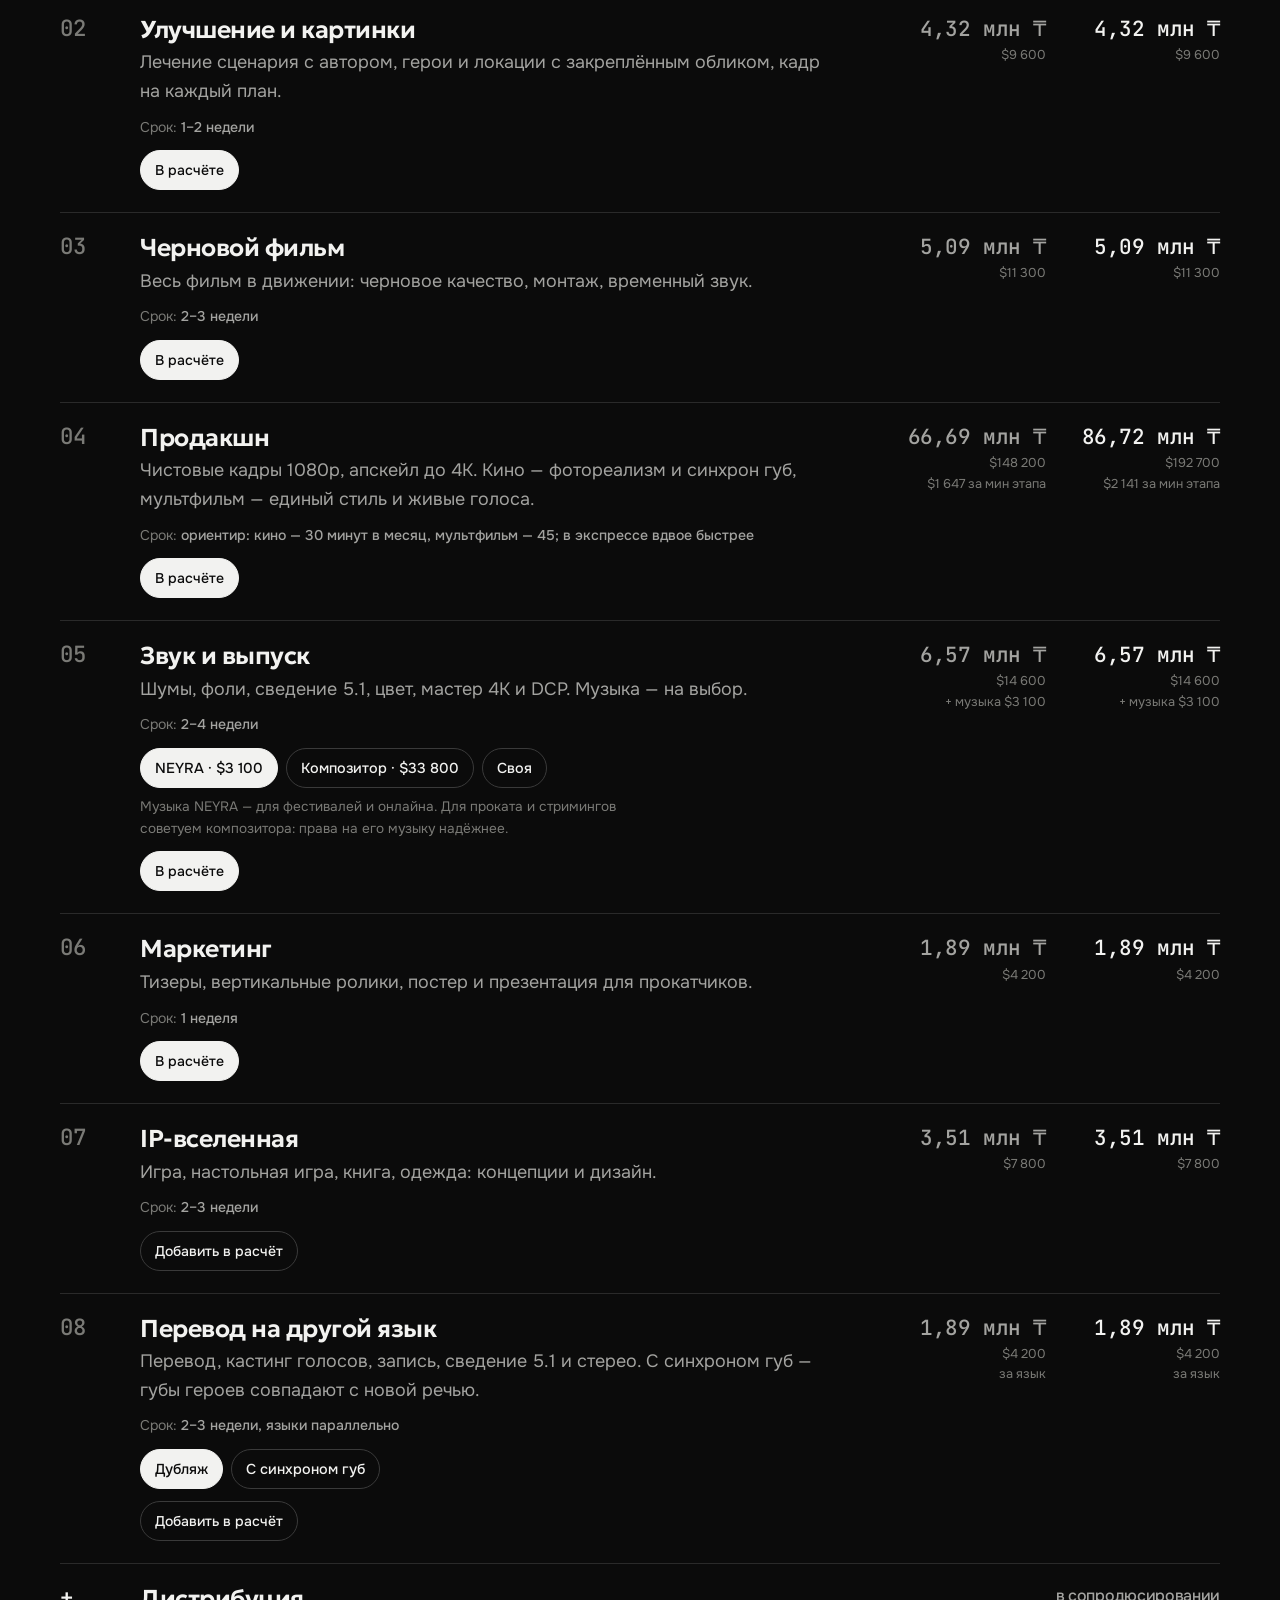
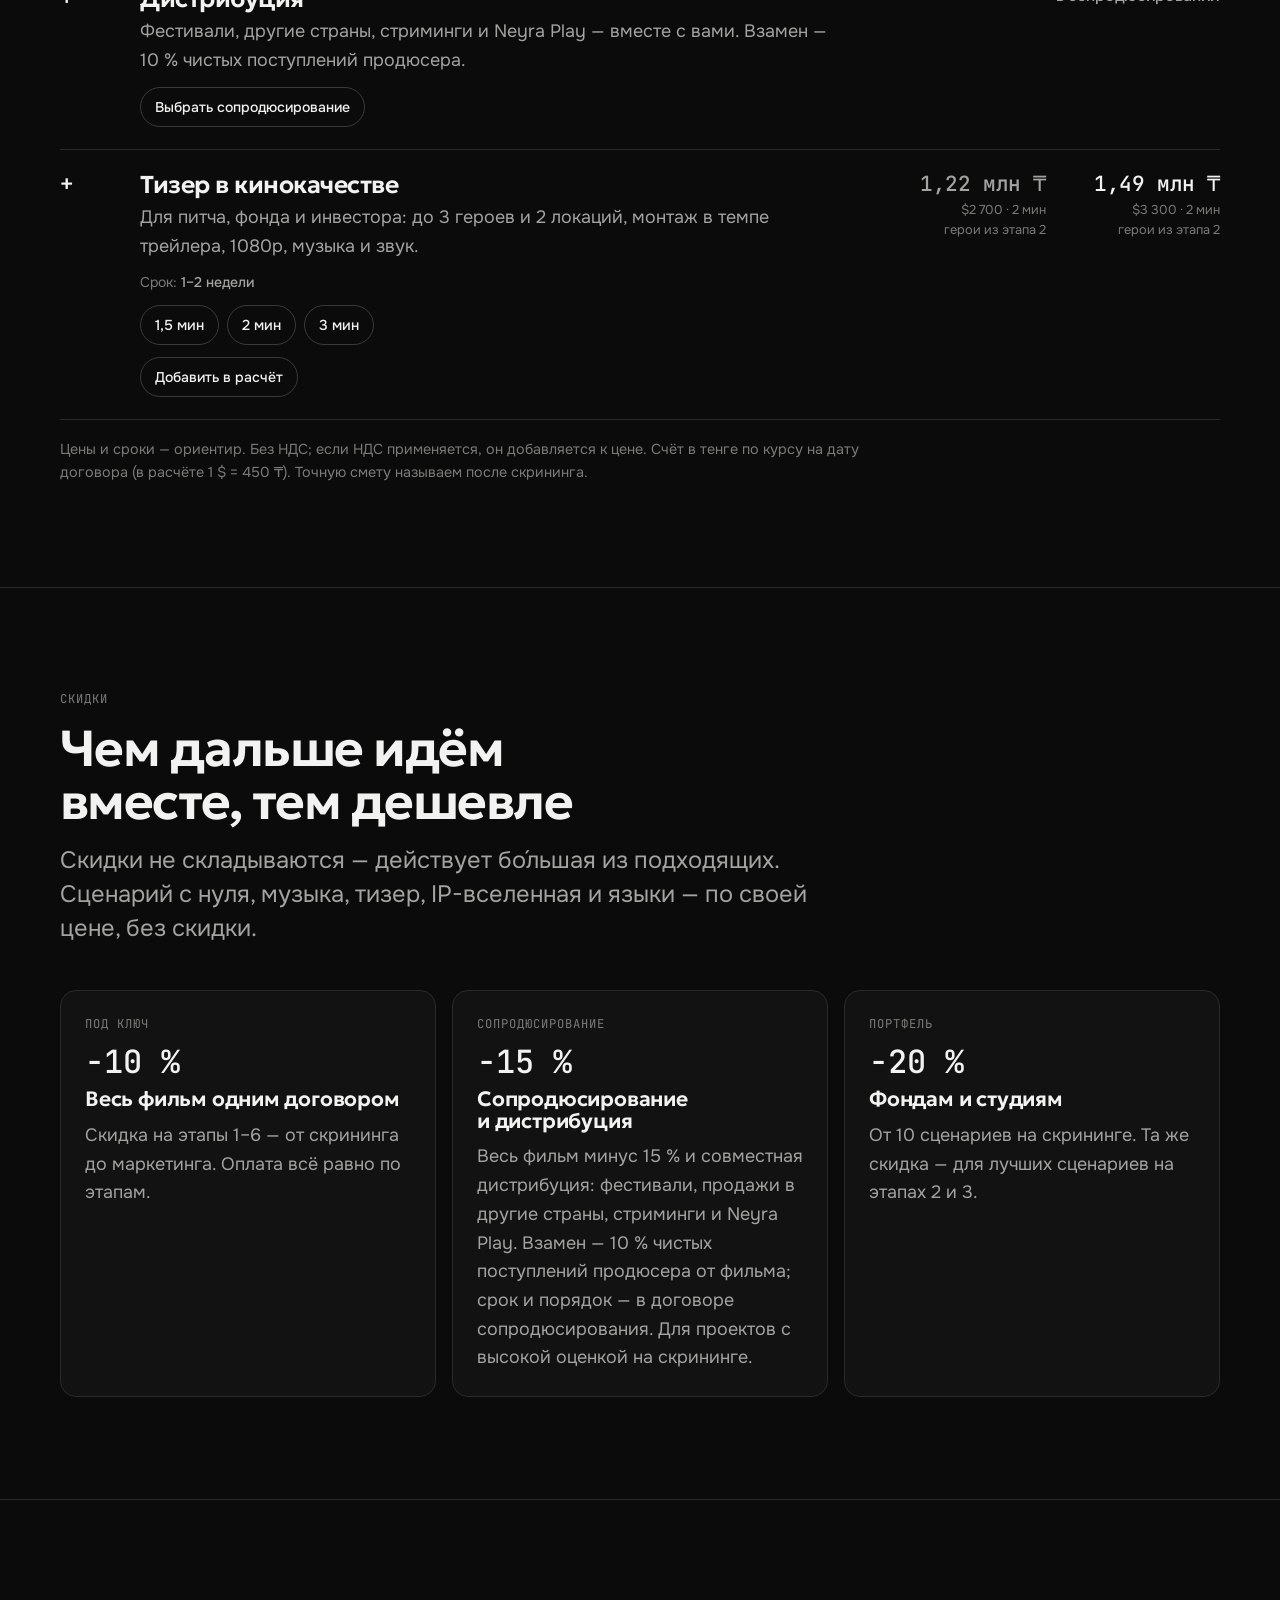
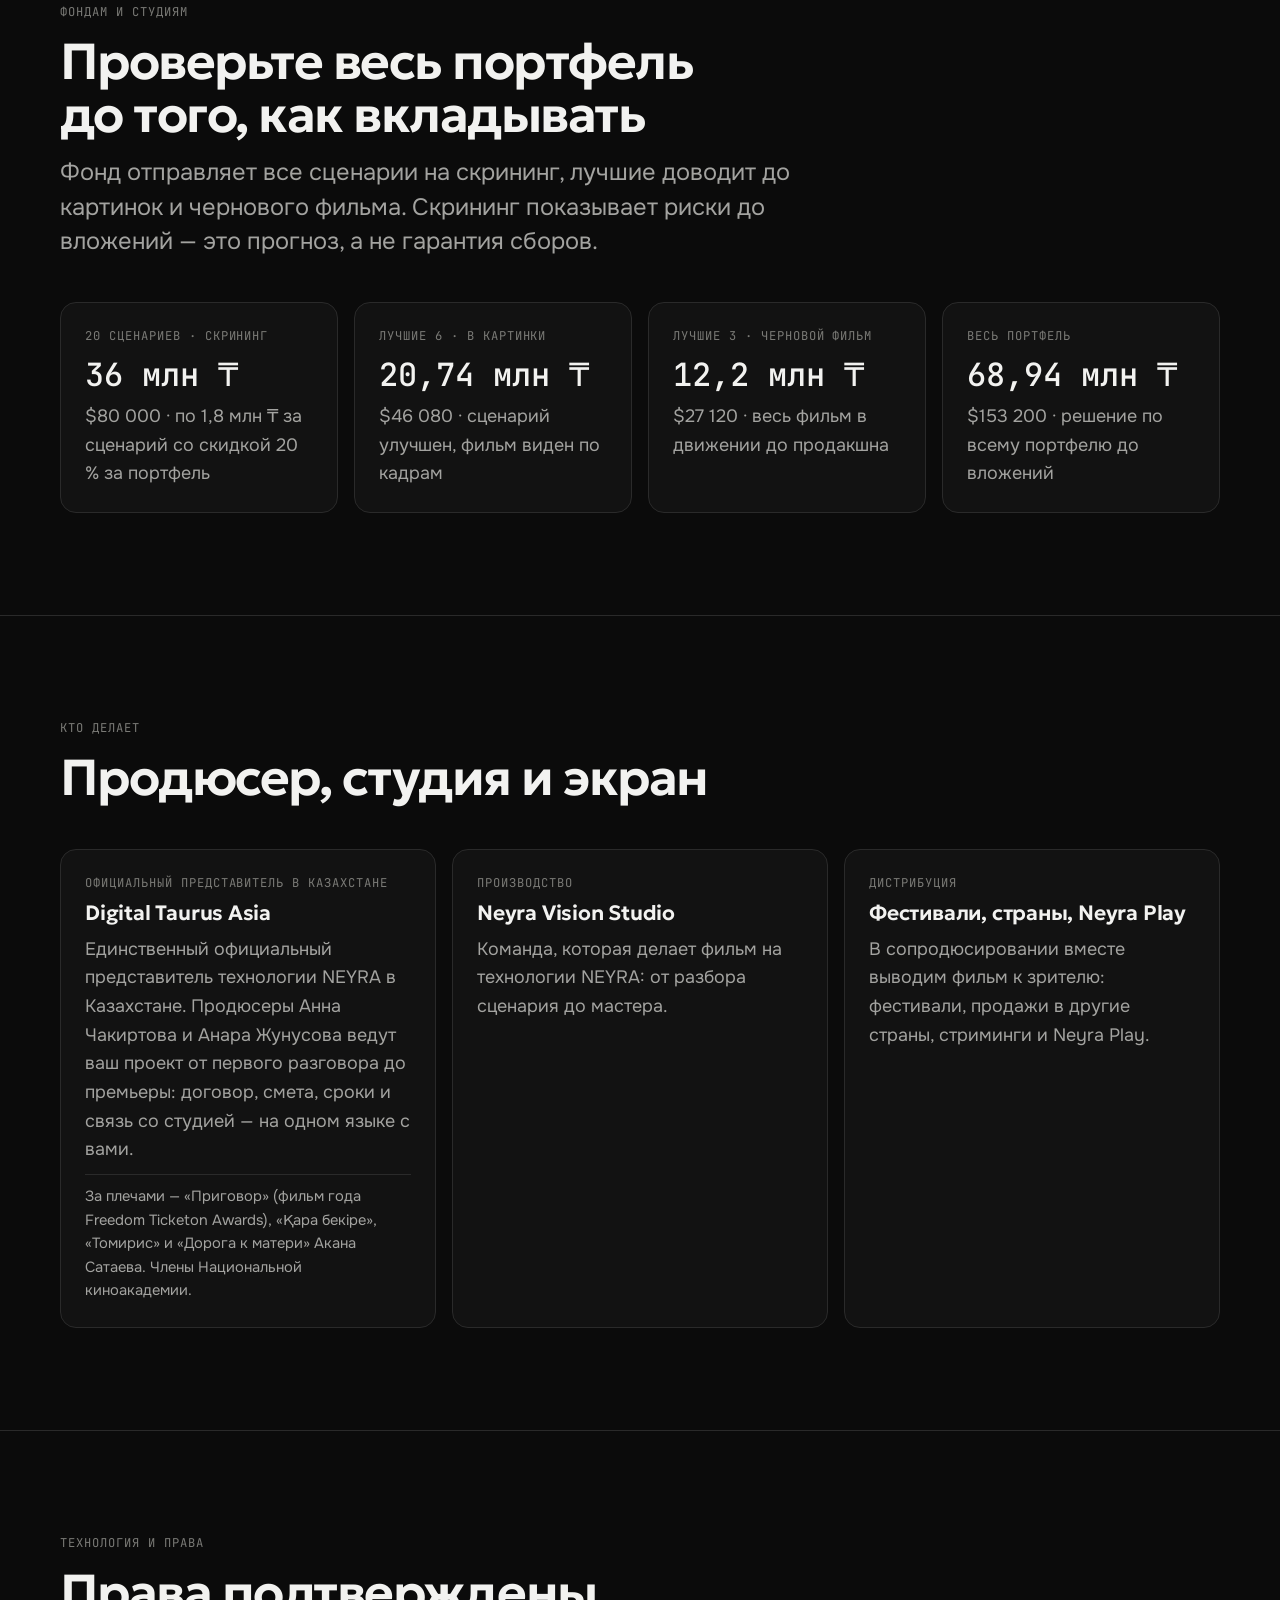
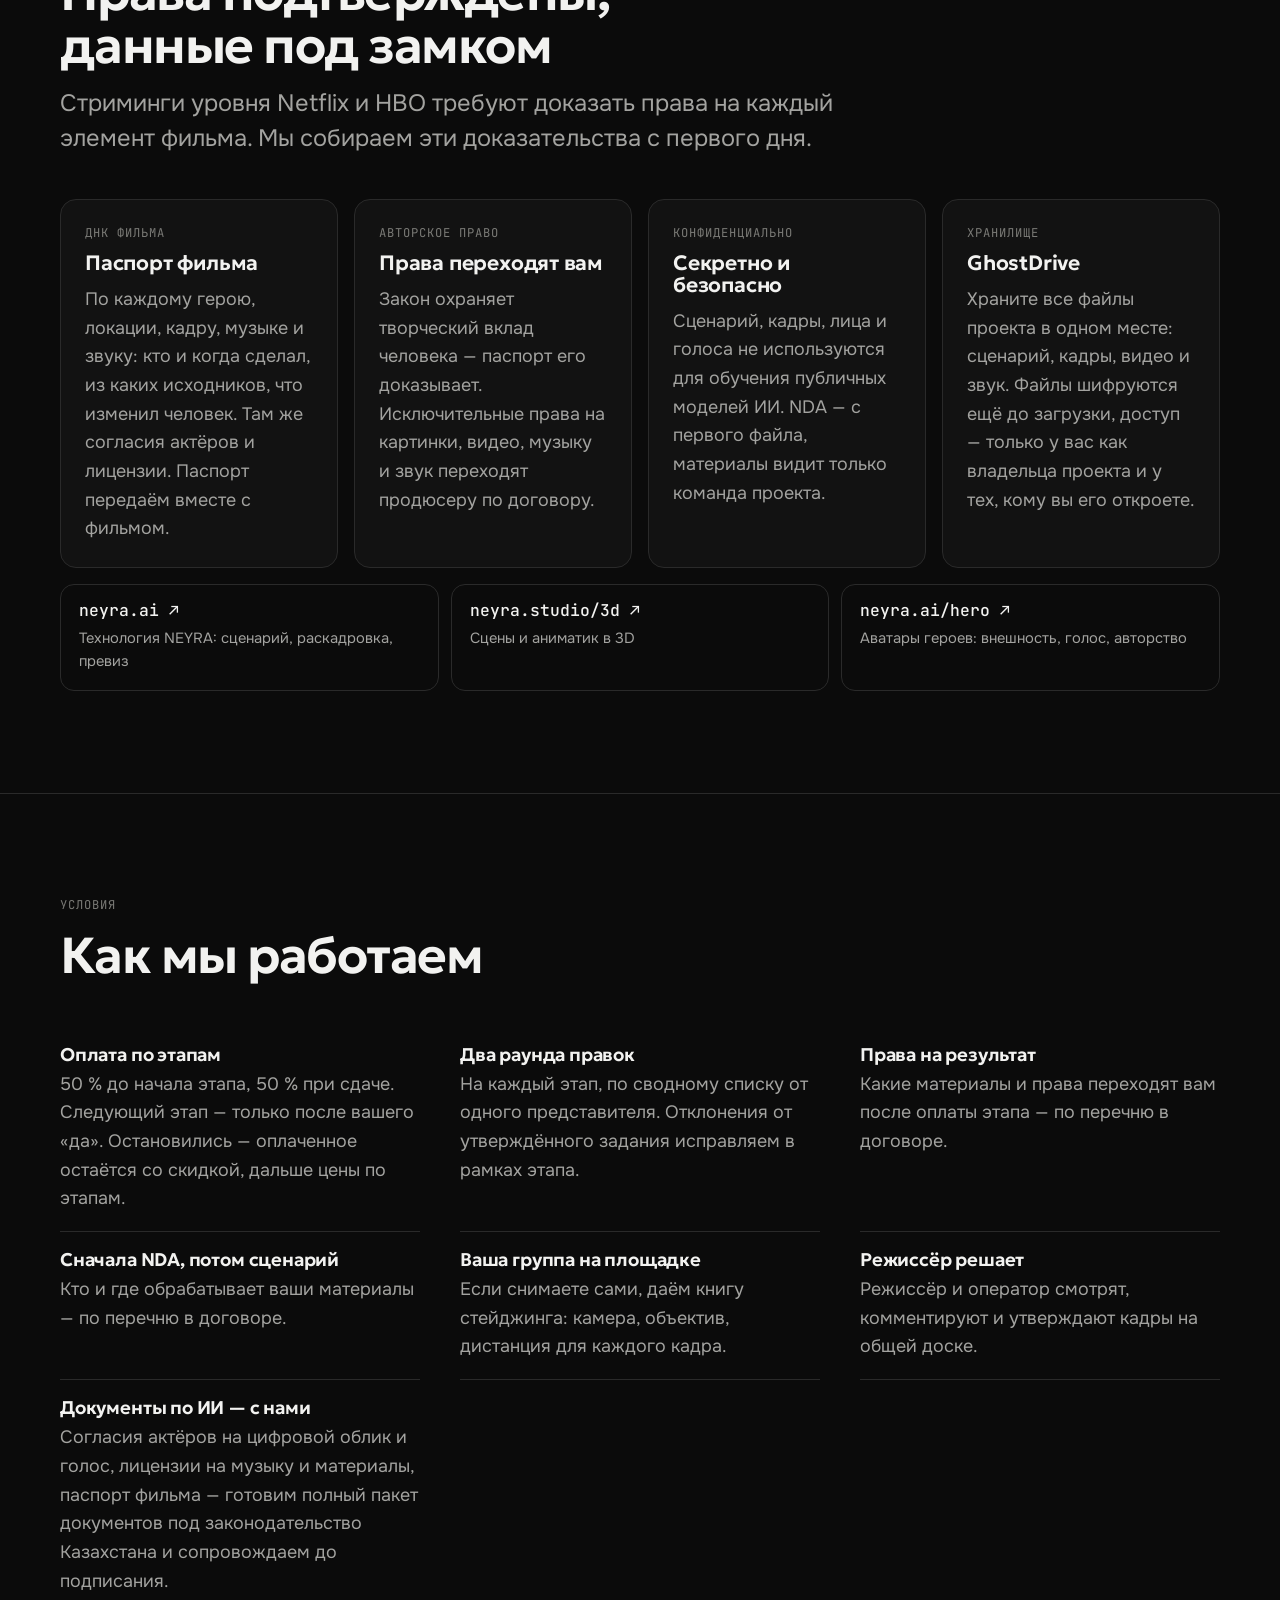
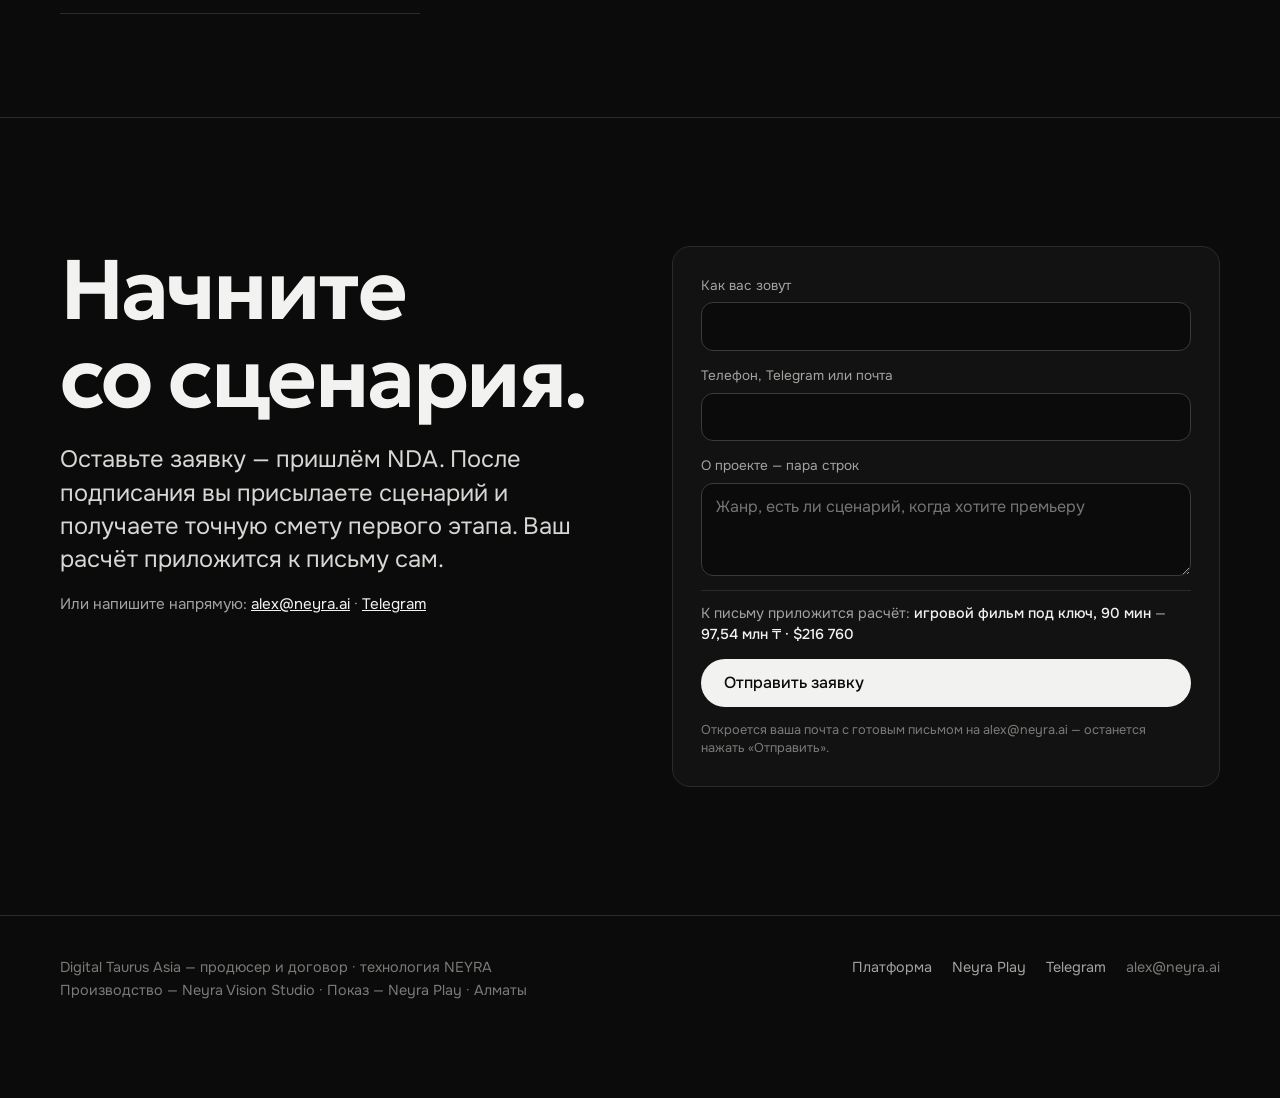
==== commit 7d4a9d6e: "75: фоны местами — четыре кинокадра по кругу на первом экране, конница петлёй под калькулятором; оди" ====
--- a/ceny/index.html
+++ b/ceny/index.html
@@ -61,11 +61,12 @@
 
 /* первый экран */
 .hero{position:relative;padding:clamp(56px,8vw,112px) 0 clamp(44px,6vw,80px);overflow:hidden;border-bottom:1px solid var(--line)}
-.hero__bg{position:absolute;inset:0;background:url("../v2/media/konnica.jpg") center/cover no-repeat;filter:grayscale(1) brightness(.42)}
-.hero__video{position:absolute;inset:0;width:100%;height:100%;object-fit:cover;animation:heroDrift 40s ease-in-out infinite alternate}
+.hero__bg{position:absolute;inset:0;background:#0b0b0b}
+.hero__video{position:absolute;inset:0;width:100%;height:100%;object-fit:cover;filter:grayscale(.7) brightness(.78);opacity:0;transition:opacity 1.2s ease;animation:heroDrift 40s ease-in-out infinite alternate}
+.hero__video.on{opacity:1}
 @keyframes heroDrift{from{transform:scale(1.04) translateX(-1%)}to{transform:scale(1.1) translateX(1%)}}
 @media (prefers-reduced-motion:reduce){.hero__video{display:none}}
-.hero__bg::after{content:"";position:absolute;inset:0;background:linear-gradient(90deg,rgba(11,11,11,.95) 0%,rgba(11,11,11,.7) 55%,rgba(11,11,11,.35) 100%)}
+.hero__bg::after{content:"";position:absolute;inset:0;background:linear-gradient(90deg,rgba(11,11,11,.9) 0%,rgba(11,11,11,.55) 48%,rgba(11,11,11,.08) 100%),linear-gradient(180deg,rgba(11,11,11,.45) 0%,transparent 30%,transparent 72%,rgba(11,11,11,.75) 100%)}
 .hero .wrap{position:relative}
 .hero h1{font-size:var(--step-5);font-weight:600;max-width:15ch;margin-top:16px}
 .hero h1 em{font-style:normal;font-weight:300;color:var(--muted)}
@@ -283,7 +284,7 @@
 
 <main id="top">
 <section class="hero" aria-labelledby="hero-title">
-  <div class="hero__bg" aria-hidden="true"><video class="hero__video" autoplay muted loop playsinline preload="metadata" poster="../v2/media/konnica.jpg"><source src="../v2/media/konnica.mp4" type="video/mp4"></video></div>
+  <div class="hero__bg" aria-hidden="true"><video class="hero__video" muted playsinline preload="auto" poster="media/calc-1.jpg" data-src="media/calc-1.mp4,media/calc-3.mp4,media/calc-4.mp4,media/calc-2.mp4" data-poster="media/calc-1.jpg,media/calc-3.jpg,media/calc-4.jpg,media/calc-2.jpg" data-now="1"></video></div>
   <div class="wrap">
     <div class="mono">Digital Taurus Asia · проекты на технологии NEYRA в Казахстане</div>
     <h1 id="hero-title">Сколько стоит ваш фильм — <em>видно сразу.</em></h1>
@@ -307,7 +308,7 @@
 </section>
 
 <section class="block calc-sec" id="kalkulyator" aria-labelledby="calc-title">
-  <div class="calc__bg" aria-hidden="true"><video class="calc__video" muted playsinline preload="none" poster="media/calc-1.jpg" data-src="media/calc-1.mp4,media/calc-3.mp4,media/calc-4.mp4,media/calc-2.mp4" data-poster="media/calc-1.jpg,media/calc-3.jpg,media/calc-4.jpg,media/calc-2.jpg"></video></div>
+  <div class="calc__bg" aria-hidden="true"><video class="calc__video" muted playsinline preload="none" poster="../v2/media/konnica.jpg" data-src="../v2/media/konnica.mp4" data-poster="../v2/media/konnica.jpg"></video></div>
   <div class="wrap">
     <div class="block__head">
       <div class="mono">Калькулятор</div>
@@ -844,14 +845,13 @@
   });
 
   // фон калькулятора: ролики по кругу с затемнением на стыке; грузятся, когда секция близко к экрану
-  (function calcBg(){
-    const v = document.querySelector('.calc__video'); if (!v) return;
+  document.querySelectorAll('video[data-src]').forEach(v => {
     const srcs = v.dataset.src.split(','), posters = v.dataset.poster.split(','); let i = 0, started = false;
     const play = () => { v.poster = posters[i]; v.src = srcs[i]; v.play().then(() => v.classList.add('on')).catch(() => {}); };
-    v.addEventListener('ended', () => { v.classList.remove('on'); setTimeout(() => { i = (i + 1) % srcs.length; play(); }, 1200); });
+    if (srcs.length > 1) v.addEventListener('ended', () => { v.classList.remove('on'); setTimeout(() => { i = (i + 1) % srcs.length; play(); }, 1200); }); else v.loop = true;
     const start = () => { if (started) return; started = true; play(); };
-    if ('IntersectionObserver' in window) new IntersectionObserver((es, o) => { if (es.some(e => e.isIntersecting)) { start(); o.disconnect(); } }, {rootMargin: '400px'}).observe(v); else start();
-  })();
+    if (v.dataset.now || !('IntersectionObserver' in window)) start(); else new IntersectionObserver((es, o) => { if (es.some(e => e.isIntersecting)) { start(); o.disconnect(); } }, {rootMargin: '400px'}).observe(v);
+  });
 
   // строка с суммой внизу экрана — когда калькулятор уже прокручен вверх
   const dock = document.getElementById('dock');
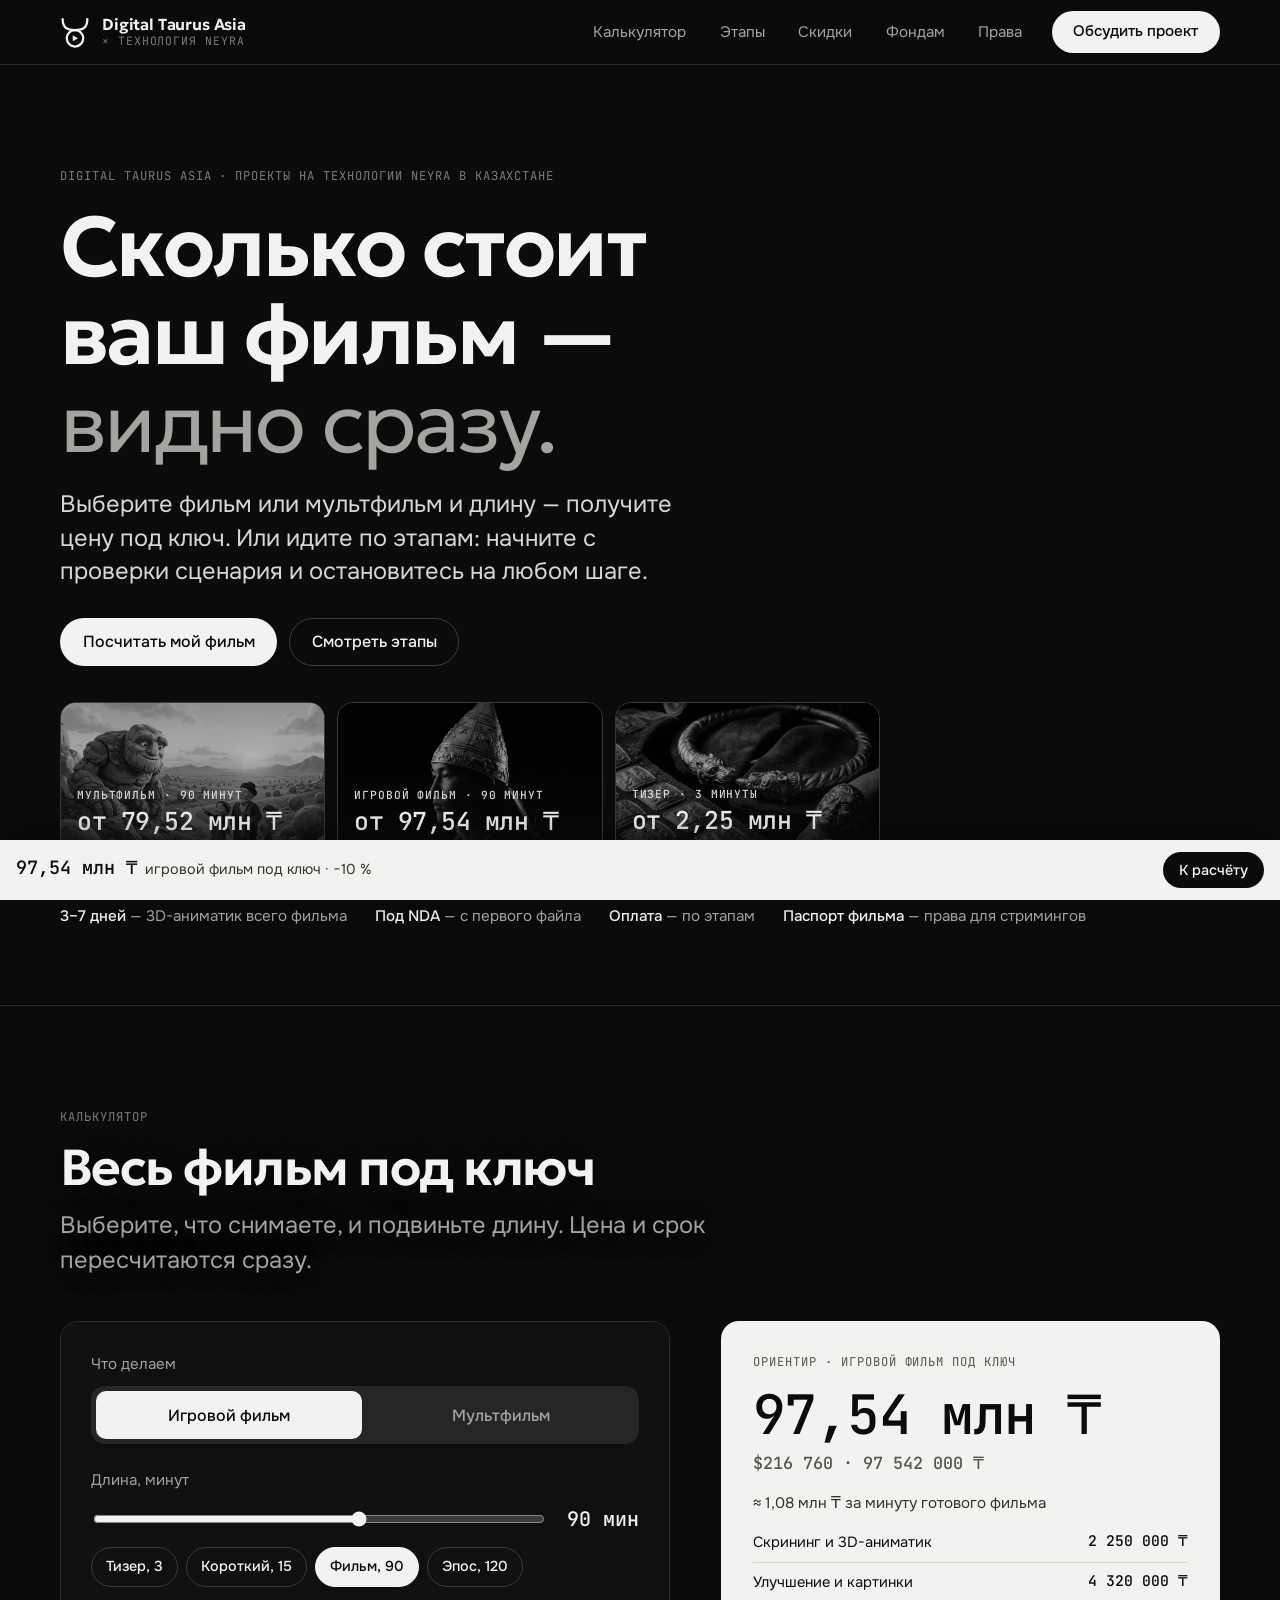
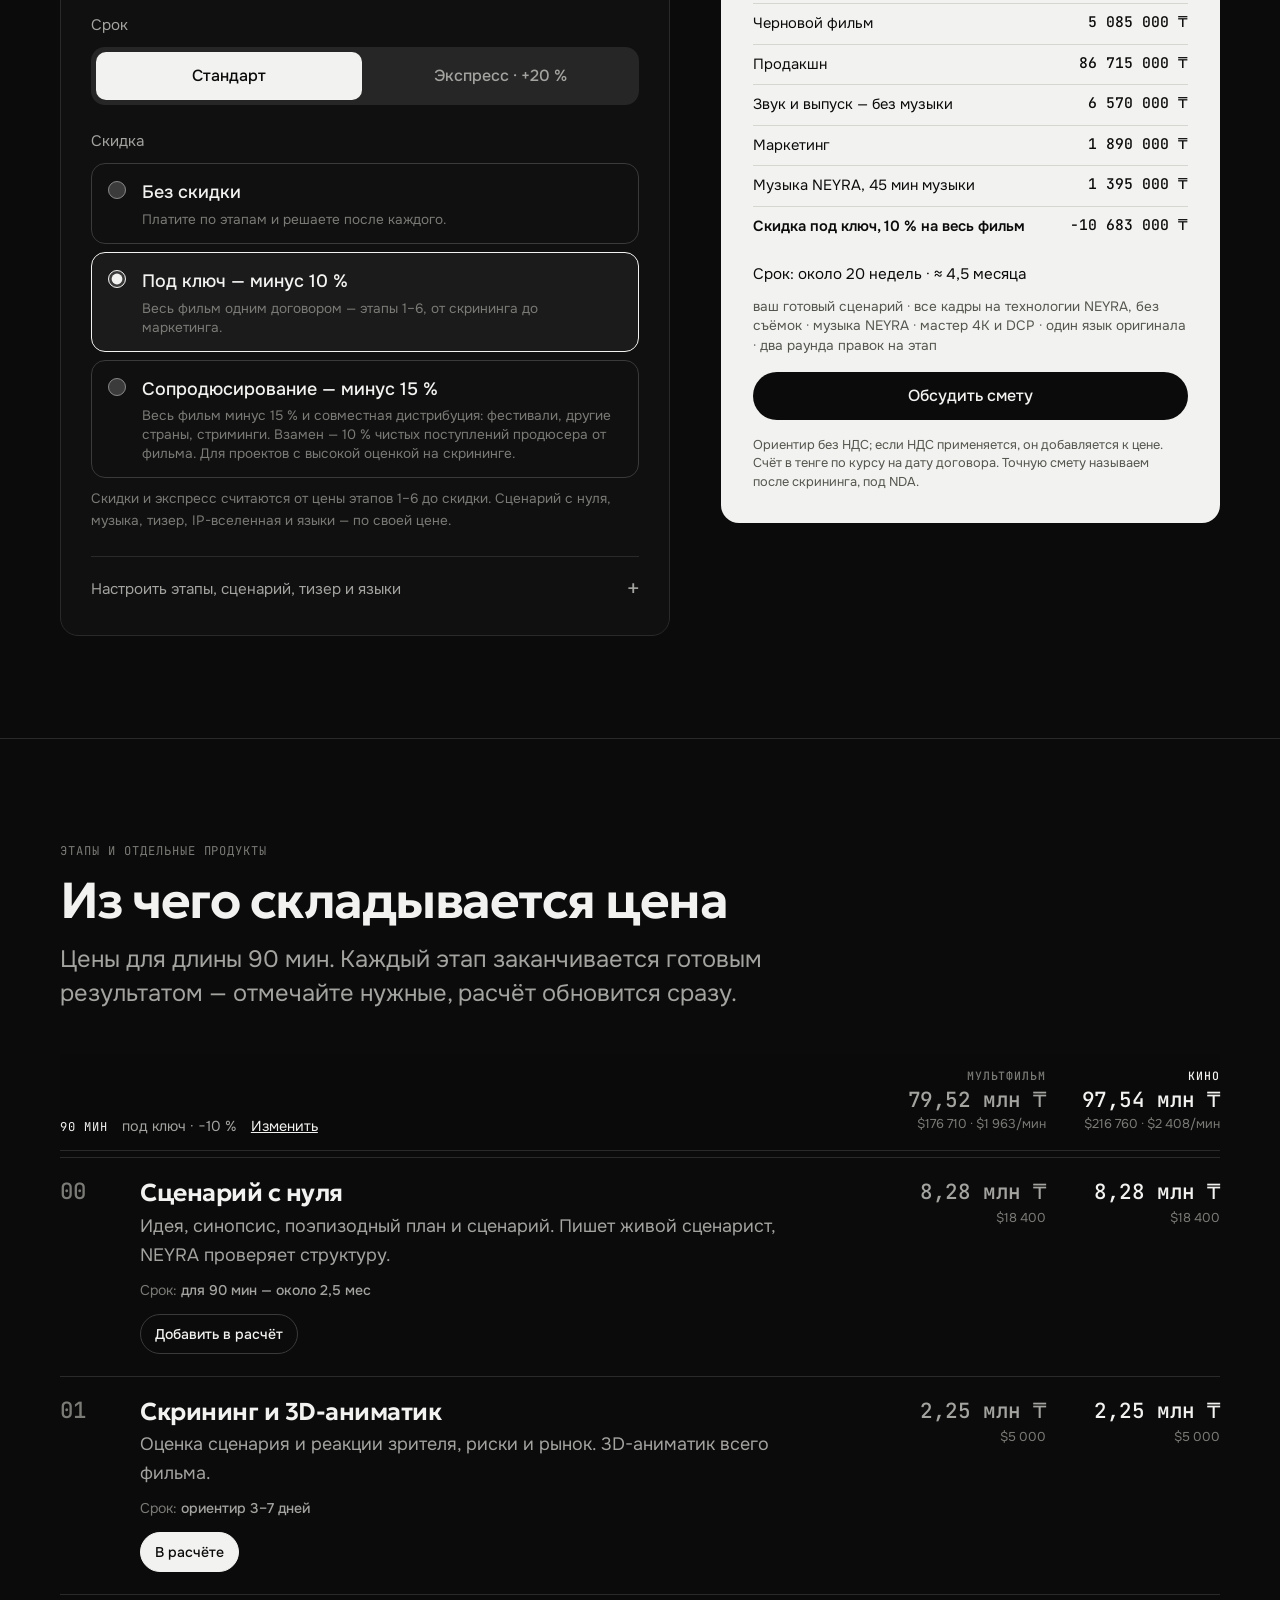
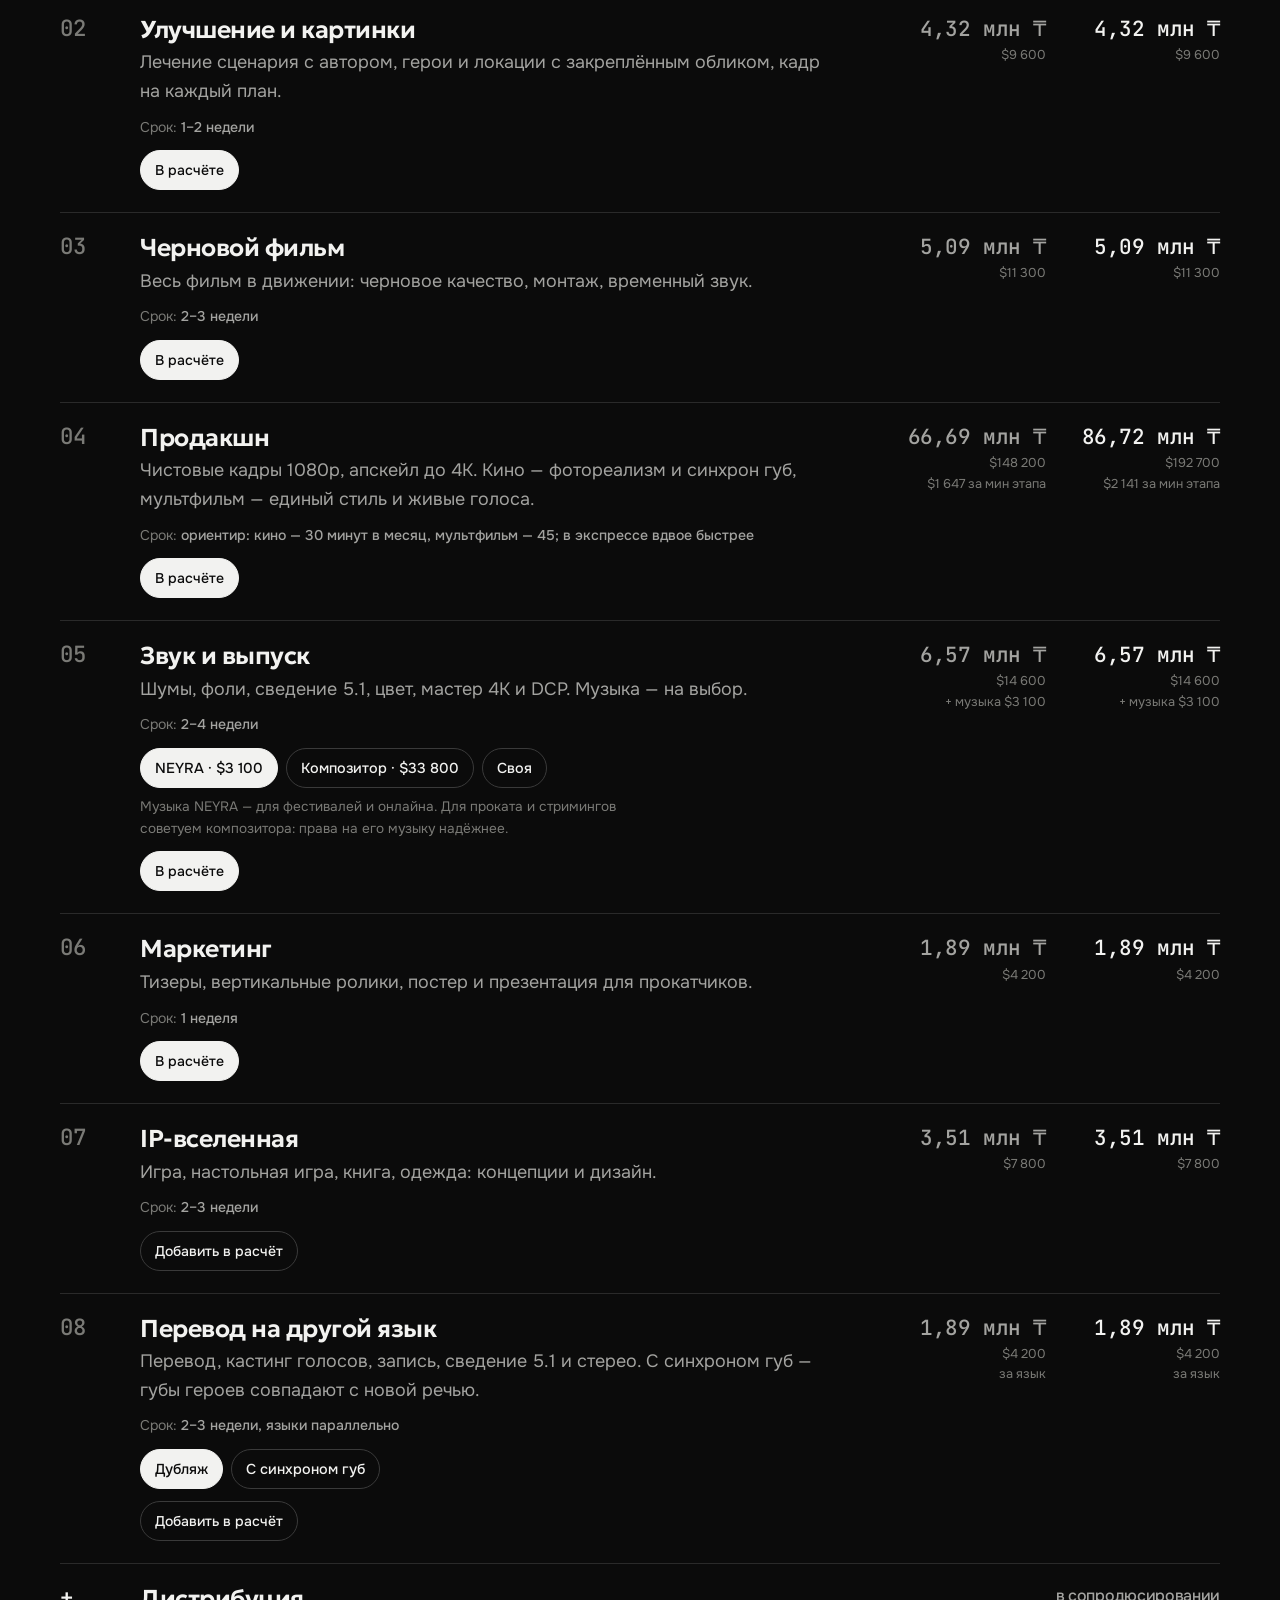
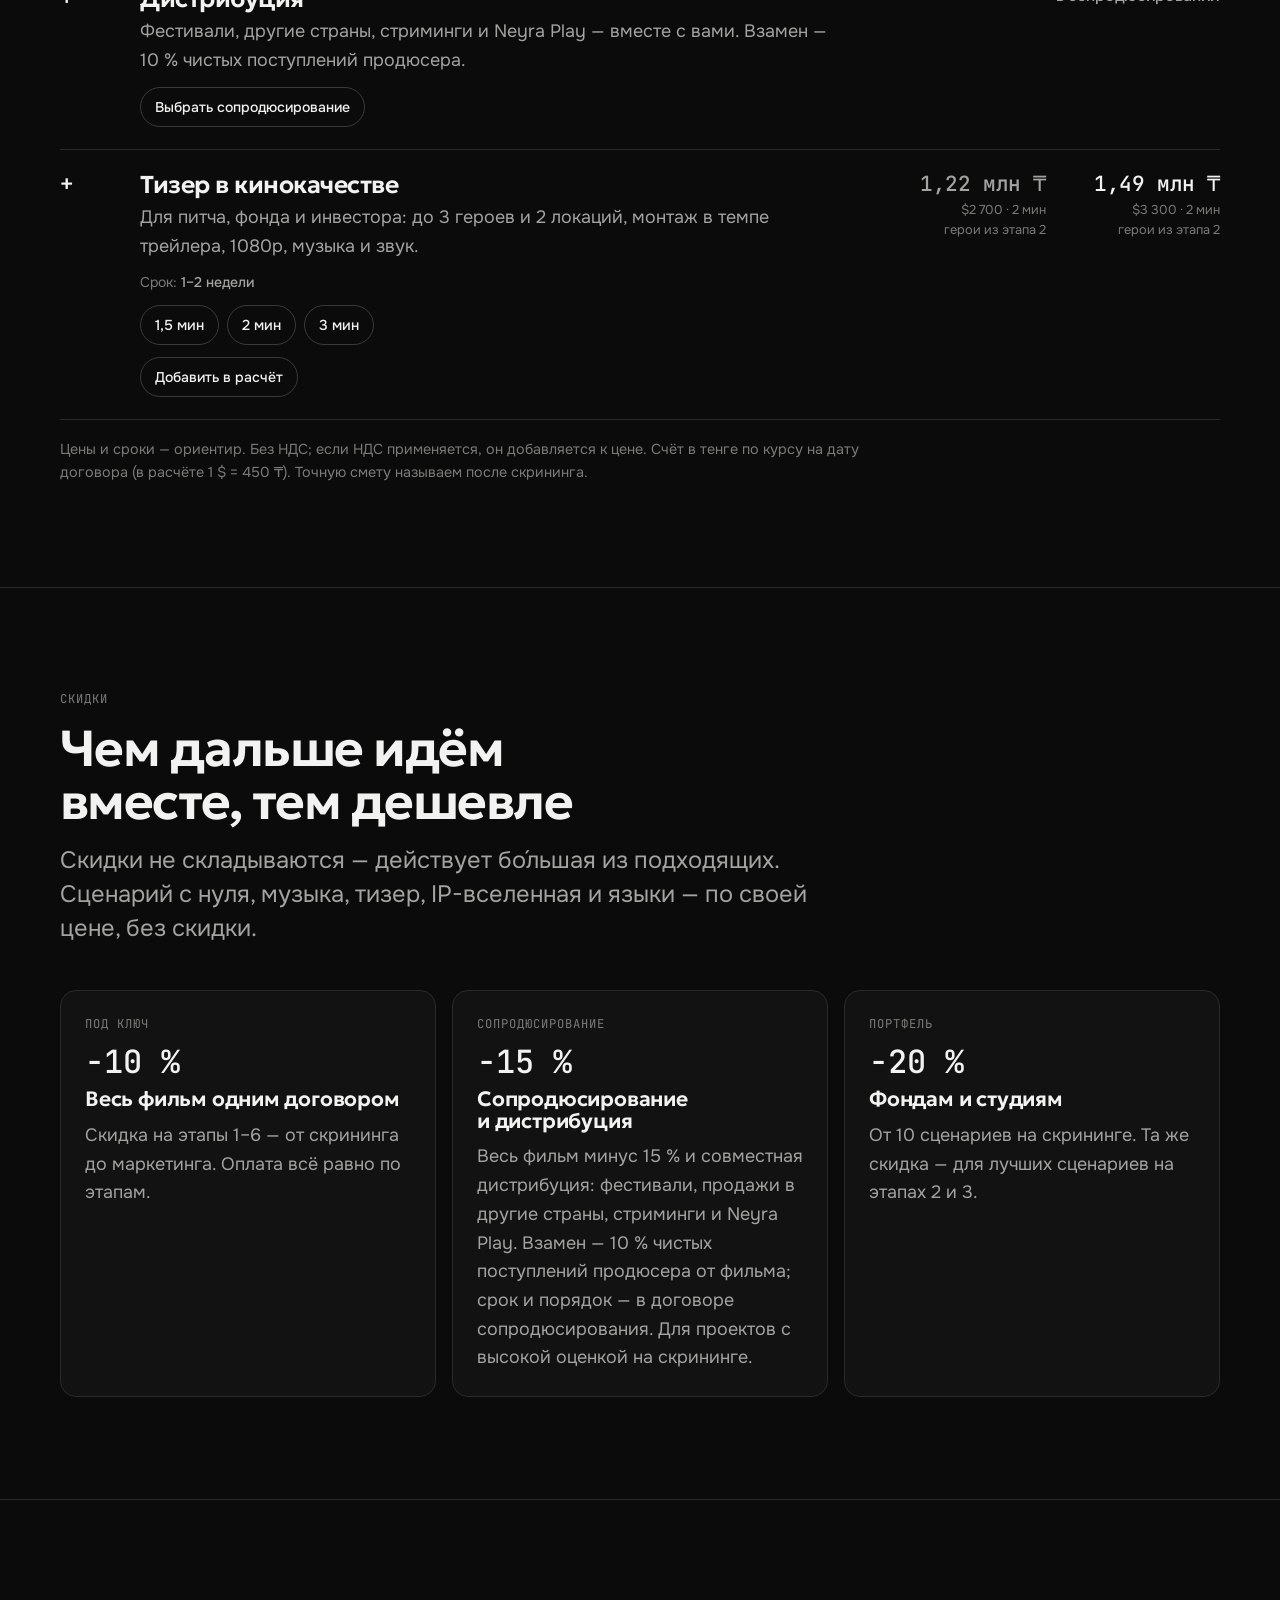
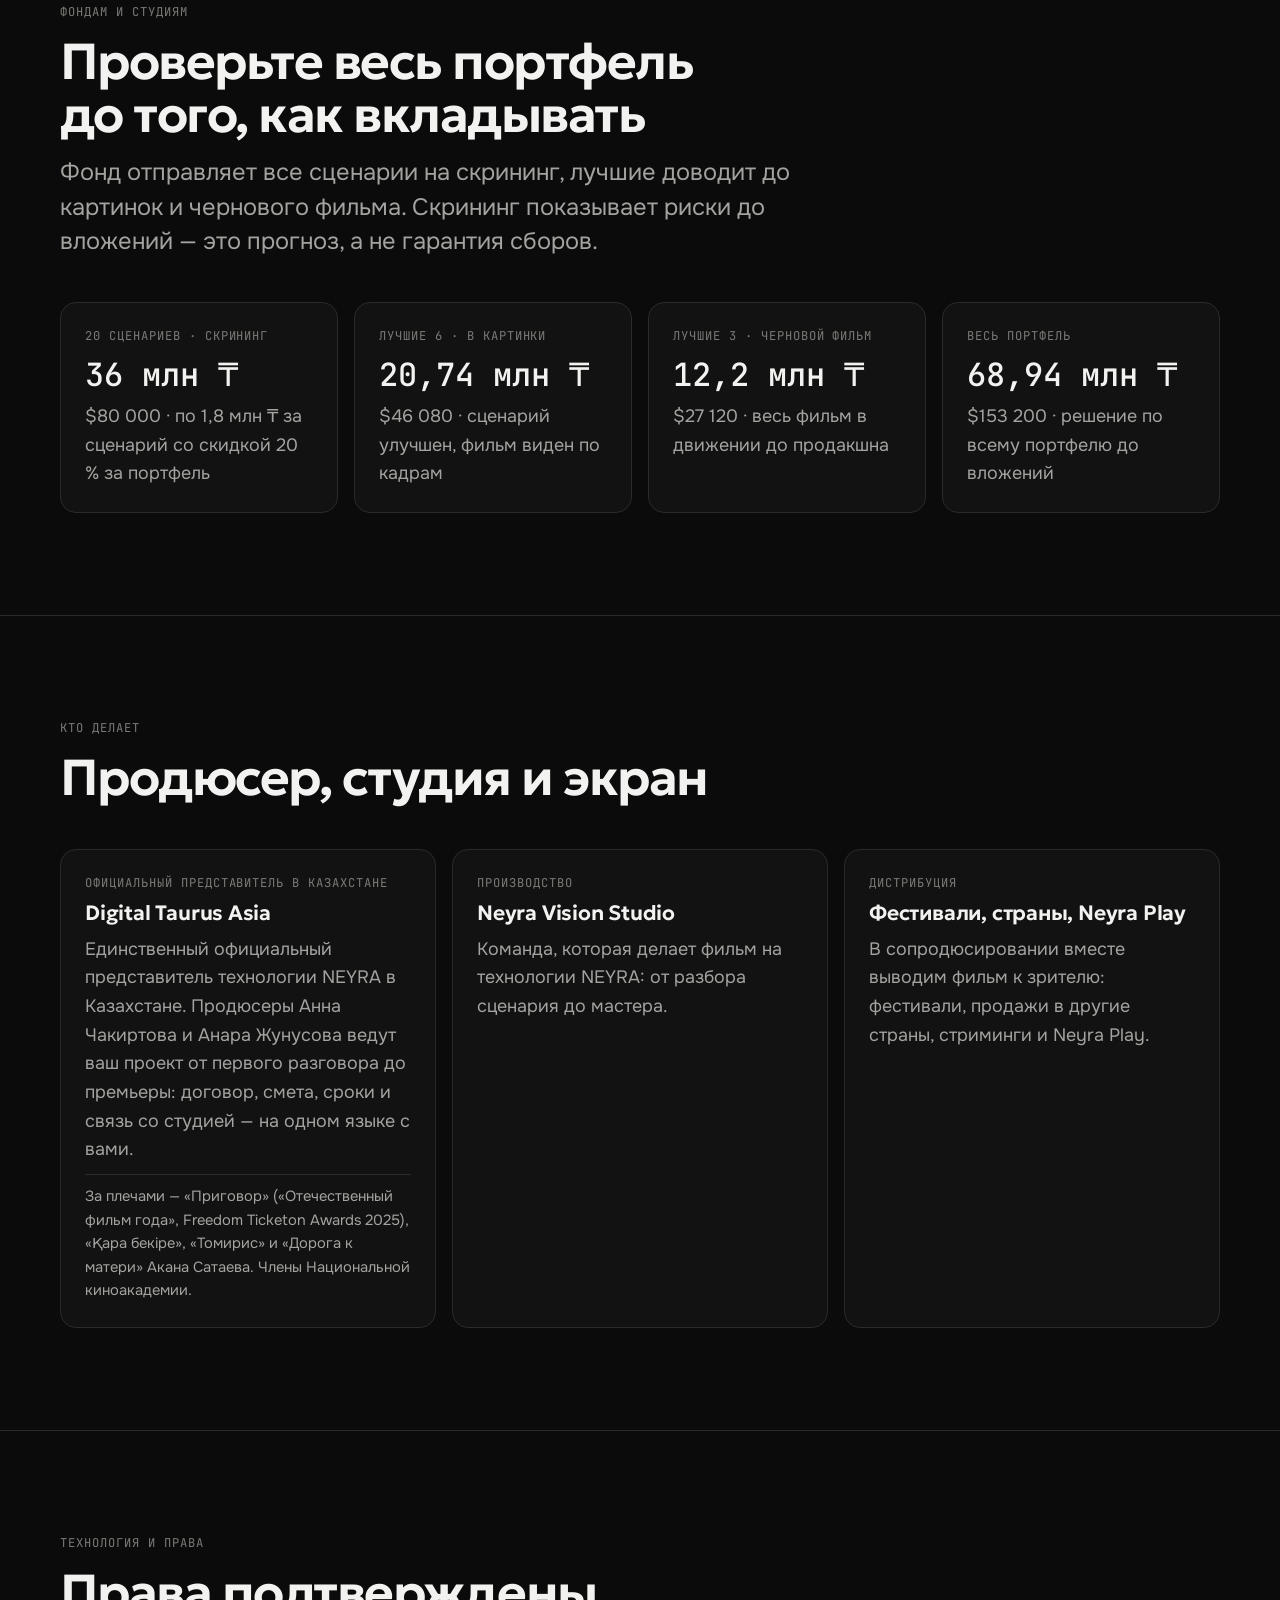
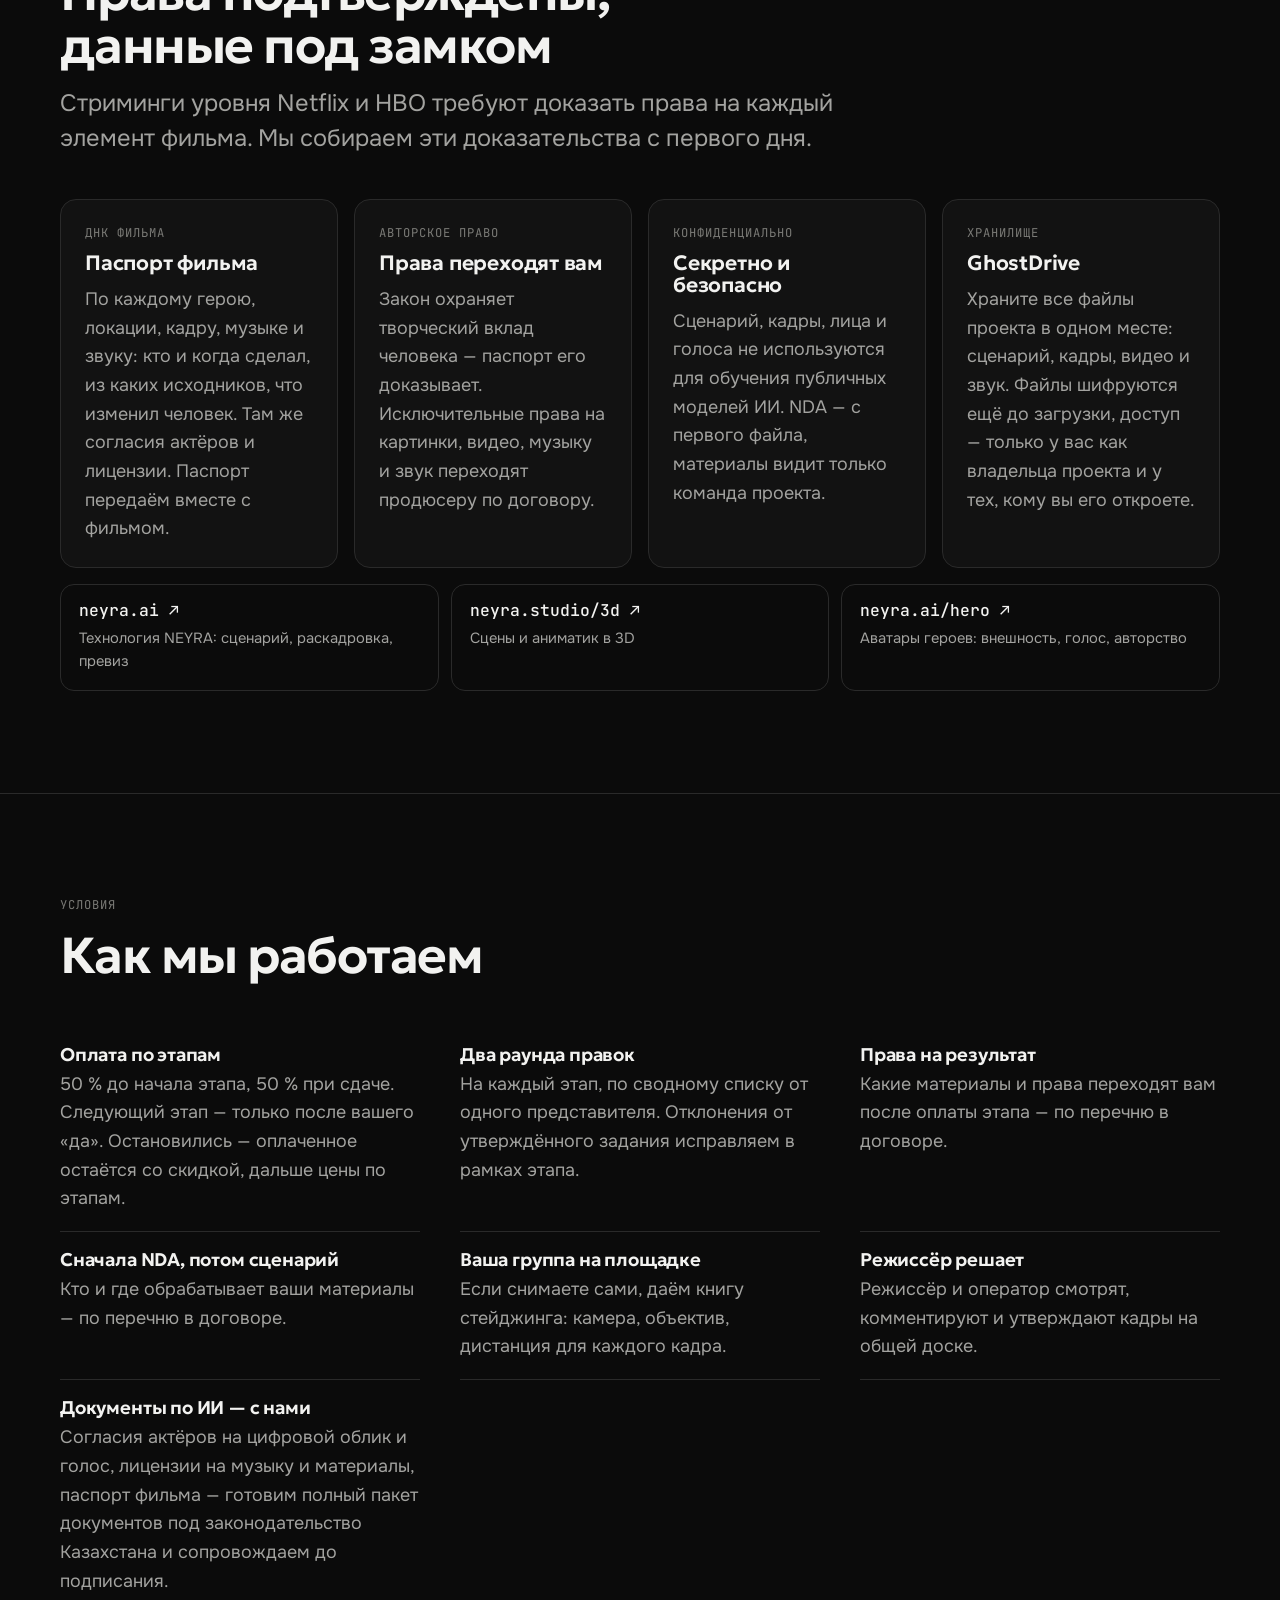
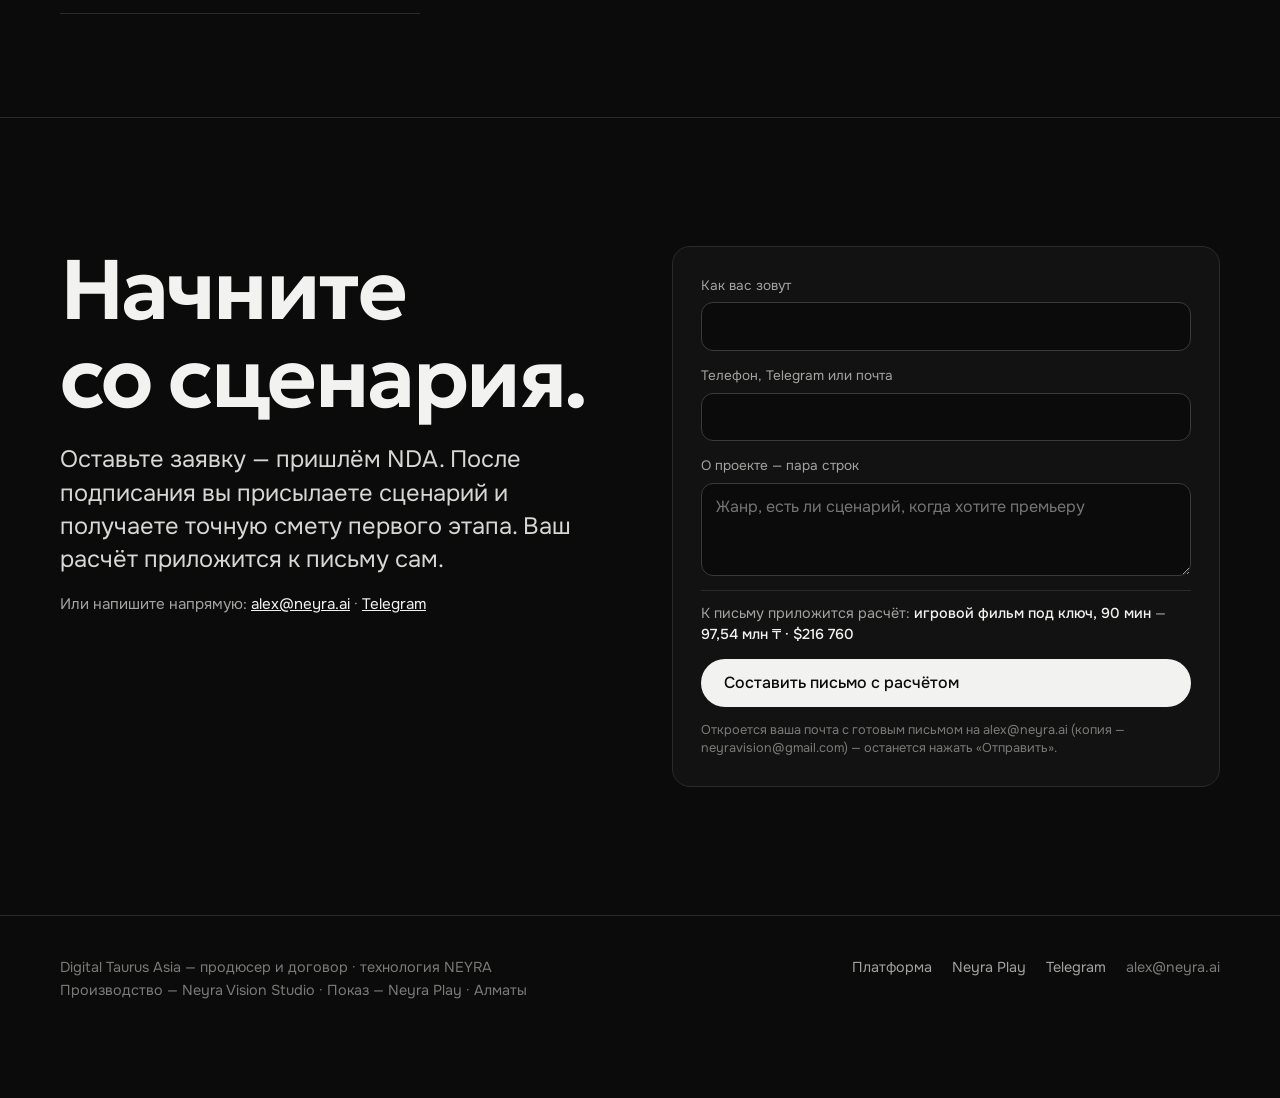
==== commit a29cfa17: "76: правки по повторному аудиту Codex — смена длины не меняет выбранные услуги; афиши ставят ровно с" ====
--- a/ceny/index.html
+++ b/ceny/index.html
@@ -431,7 +431,7 @@
       <h2 id="who-title">Продюсер, студия и экран</h2>
     </div>
     <div class="who">
-      <div class="card"><span class="mono">Официальный представитель в Казахстане</span><h3>Digital Taurus Asia</h3><p>Единственный официальный представитель технологии NEYRA в Казахстане. Продюсеры Анна Чакиртова и Анара Жунусова ведут ваш проект от первого разговора до премьеры: договор, смета, сроки и связь со студией — на одном языке с вами.</p><p class="card__cred">За плечами — «Приговор» (фильм года Freedom Ticketon Awards), «Қара бекіре», «Томирис» и «Дорога к матери» Акана Сатаева. Члены Национальной киноакадемии.</p></div>
+      <div class="card"><span class="mono">Официальный представитель в Казахстане</span><h3>Digital Taurus Asia</h3><p>Единственный официальный представитель технологии NEYRA в Казахстане. Продюсеры Анна Чакиртова и Анара Жунусова ведут ваш проект от первого разговора до премьеры: договор, смета, сроки и связь со студией — на одном языке с вами.</p><p class="card__cred">За плечами — «Приговор» («Отечественный фильм года», Freedom Ticketon Awards 2025), «Қара бекіре», «Томирис» и «Дорога к матери» Акана Сатаева. Члены Национальной киноакадемии.</p></div>
       <div class="card"><span class="mono">Производство</span><h3>Neyra Vision Studio</h3><p>Команда, которая делает фильм на технологии NEYRA: от разбора сценария до мастера.</p></div>
       <div class="card"><span class="mono">Дистрибуция</span><h3>Фестивали, страны, Neyra Play</h3><p>В сопродюсировании вместе выводим фильм к зрителю: фестивали, продажи в другие страны, стриминги и Neyra Play.</p></div>
     </div>
@@ -490,8 +490,8 @@
         <label><span>Телефон, Telegram или почта</span><input type="text" name="contact" autocomplete="tel" required></label>
         <label><span>О проекте — пара строк</span><textarea name="about" rows="3" placeholder="Жанр, есть ли сценарий, когда хотите премьеру"></textarea></label>
         <p class="form__calc" id="form-calc"></p>
-        <button type="submit" class="btn btn--main">Отправить заявку</button>
-        <p class="form__note">Откроется ваша почта с готовым письмом на alex@neyra.ai — останется нажать «Отправить».</p>
+        <button type="submit" class="btn btn--main">Составить письмо с расчётом</button>
+        <p class="form__note">Откроется ваша почта с готовым письмом на alex@neyra.ai (копия — neyravision@gmail.com) — останется нажать «Отправить».</p>
       </form>
     </div>
   </div>
@@ -525,26 +525,18 @@
   // teaser: [постоянная часть, $ за минуту, постоянная часть с этапом 2] — тизер в темпе трейлера: до 3 героев и 2 локаций, 1080p, музыка и звук;
   // если этап 2 в расчёте, герои и локации уже сделаны — остаются минуты тизера, музыка и звук.
   // «Весь фильм» = этапы 1–6: на него считаются скидки «под ключ», «сопродюсирование» и надбавка за экспресс; IP и языки — по своей цене.
-  // Правило цены: себестоимость + 4 % технология NEYRA + 15 % студии + 15 % продюсера + 1 % Astana Hub — всё от суммы клиента.
-  // Себестоимость — люди (ставки в день, команда продакшна в месяц, 15 % людей в штате КЗ с налогами 51 %), генерации и кредиты, резерв 10 %.
-  const P = {dir:230, art:115, op:70, team:13300, take:48, tax:1 + 0.15*0.51, res:1.1, share:1 - 0.04 - 0.15 - 0.15 - 0.01};
+  // цена этапа = часть за разработку (растёт с длиной до 45 минут) + часть за минуту фильма; отдельно от пакета — на 10 % дороже
+  const RATES = {film:{1:[2148.4862,7.6354],2:[4953.9642,40.5232],3:[2732.6538,83.1233],4:[0,1926.815],5:[846.1538,136.6327],6:[3751.8758,0],7:[0,0,7002.2996]},
+    anim:{1:[2148.4862,7.6354],2:[4953.9642,40.5232],3:[2732.6538,83.1233],4:[0,1482.2613],5:[846.1538,136.6327],6:[3751.8758,0],7:[0,0,7002.2996]},
+    script:[1970.1465, 34.2817, 4609.0762], doc:2095.0346, music:34.6495};
   const TYPES = {
-    film:{l:'Игровой фильм', pace:30, cpace:20, takes:3, voice:0, teaser:[1800, 1400, 500]},
-    anim:{l:'Мультфильм', pace:45, cpace:30, takes:2, voice:80, teaser:[1700, 1100, 450]}
+    film:{id:'film', l:'Игровой фильм', pace:30, teaser:[1800, 1400, 500]},
+    anim:{id:'anim', l:'Мультфильм', pace:45, teaser:[1700, 1100, 450]}
   };
-  const cost = (cr, pp) => (cr + pp*P.tax)*P.res;
-  const COST = {
-    1:(M,T)=>cost(150*g(M) + 2*M, g(M)*(3*P.dir + 5*P.op) + (M/30)*P.op),
-    2:(M,T)=>cost(7.2*M + 80*g(M), g(M)*(17*P.art + 3*P.dir) + 2*(M/9)*P.op),
-    3:(M,T)=>cost(24*M, 3*(M/9)*P.op + g(M)*(5*P.op + 5*P.dir)),
-    4:(M,T)=>cost(M*((P.take*T.takes + 85)*1.3 + 2500/T.cpace) + M*T.voice, M*P.team/T.cpace),
-    5:(M,T)=>cost(500*g(M), 75*M),
-    6:(M,T)=>cost(500*g(M), g(M)*(8*P.op + 2*P.dir + 5*P.art)),
-    7:(M,T)=>cost(300, 25*P.art + 3*P.dir)
-  };
-  // цена этапа в пакете «под ключ» = себестоимость / 0,65; отдельно от пакета — на 10 % дороже (PACK)
-  const packPrice = c => r100(c/P.share);
-  const stagePrice = (n, M, T) => r100(packPrice(COST[n](M, T))/(1 - PACK));
+  const base = (c, M) => c[0]*g(M) + c[1]*M + (c[2] || 0);
+  const stagePrice = (n, M, T) => r100(r100(base(RATES[T.id][n], M))/(1 - PACK));
+  // со сценарием с нуля этап 2 без лечения сценария: оно уже в двух редакциях сценария
+  const STAGE2_SCRIPT = (M, T) => r100(r100(base(RATES[T.id][2], M) - RATES.doc*g(M))/(1 - PACK));
   const STAGES = [
     {n:1, t:'Скрининг и 3D-аниматик', w:'Оценка сценария и реакции зрителя, риски и рынок. 3D-аниматик всего фильма.', time:'ориентир 3–7 дней', f:(M,T)=>Math.max(stagePrice(1, M, T), r100(5000*g(M))), weeks:()=>1},
     {n:2, t:'Улучшение и картинки', w:'Лечение сценария с автором, герои и локации с закреплённым обликом, кадр на каждый план.', time:'1–2 недели', f:(M,T)=>stagePrice(2, M, T), weeks:()=>2},
@@ -559,16 +551,13 @@
   // отдельные продукты: сценарий с нуля (цена и срок — от длины фильма) и тизер в кинокачестве (своя длина 1,5–3 мин)
   const writerMonths = M => Math.min(3, g(M) + M/60);
   const scriptWeeks = M => Math.ceil(writerMonths(M) * 4.33);
-  const SCRIPT_F = (M,T) => r100(packPrice(cost(50*g(M) + M, writerMonths(M)*22*P.art + (5*g(M) + M/9)*P.art + (2*g(M) + M/45)*P.dir))/(1 - PACK));
+  const SCRIPT_F = (M,T) => r100(r100(RATES.script[0]*g(M) + RATES.script[1]*M + RATES.script[2]*writerMonths(M))/(1 - PACK));
   const TEASER_F = (L,T,dev=true) => r100((dev ? T.teaser[0] : T.teaser[2]) + T.teaser[1]*L);
-  // со сценарием с нуля этап 2 не берёт за лечение сценария: оно уже в двух редакциях сценария
-  const DOCTOR_F = (M,T) => r100(packPrice(cost(0, 10*P.art*g(M)))/(1 - PACK));
   const TEASER_LENS = [1.5, 2, 3];
   // музыка к этапу 5: музыка звучит половину фильма; цена за минуту музыки по уровню; своя — 0.
   // Скидки и экспресс на музыку не действуют.
   const MUSIC = {neyra:{l:'NEYRA', line:'Музыка NEYRA', perMin:100}, composer:{l:'Композитор', line:'Музыка композитора', perMin:750}, own:{l:'Своя', line:'', perMin:0}};
-  // музыка NEYRA — по правилу от себестоимости (генерация и музыкальный редактор); композитор — его $600 за минуту музыки плюс ведение и продюсер
-  const MUSIC_F = (M, key) => key === 'neyra' ? r100(packPrice(cost(M/2*10, M/2*0.25*P.art))) : r100(MUSIC[key].perMin * M / 2);
+  const MUSIC_F = (M, key) => key === 'neyra' ? r100(RATES.music*M) : r100(MUSIC[key].perMin * M / 2);
   // перевод одной ценой для кино и мультфильма: дубляж — перевод, голоса, запись, 5.1 и стерео; синхрон губ — надбавкой
   const LANG_F = (M, lip) => r100(Math.max(800, 47*M)) + (lip ? r100(Math.max(800, 44*M)) : 0);
   const fmtLen = L => L.toLocaleString('ru-RU') + ' мин';
@@ -625,8 +614,8 @@
   len.addEventListener('input', e => setM(+e.target.value));
   // «Тизер, 3»: в расчёте только тизер на 3 минуты, без этапов фильма
   function teaserOnly(){ st.preset = 'teaser'; st.on = st.on.map(() => false); st.langs = 0; st.script = false; st.teaserOn = true; st.teaserLen = 3; st.M = 3; len.value = 3; render(); }
-  // любая другая длина возвращает весь фильм
-  function setM(m){ if (st.preset === 'teaser' || !st.on.slice(0,6).some(Boolean)) { st.preset = null; st.on = [true,true,true,true,true,true,false]; st.teaserOn = false; st.want = 'pack'; } st.M = m; len.value = m; render(); }
+  // длина меняет только минуты; весь фильм возвращается, когда в расчёте пусто или стоял один тизер
+  function setM(m){ const empty = !st.on.some(Boolean) && !st.script && !st.langs && !st.teaserOn; if (st.preset === 'teaser' || empty) { st.preset = null; st.on = [true,true,true,true,true,true,false]; st.teaserOn = false; st.want = 'pack'; } st.M = m; len.value = m; render(); }
 
   // скидка
   document.querySelectorAll('input[name=offer]').forEach(r => r.addEventListener('change', e => { st.want = e.target.value; render(); }));
@@ -674,7 +663,7 @@
     STAGES.forEach((s,i)=>{
       const on = s.lang ? st.langs > 0 : st.on[i];
       if (!on) return;
-      const one = i === 1 && st.script ? s.f(M, ty) - DOCTOR_F(M, ty) : s.f(M, ty, st.lip), price = s.lang ? one * st.langs : one;
+      const one = i === 1 && st.script ? STAGE2_SCRIPT(M, ty) : s.f(M, ty, st.lip), price = s.lang ? one * st.langs : one;
       gross += price;
       if (s.n <= 6) {
         if (st.offer === 'pack') disc += price * PACK;
@@ -698,7 +687,7 @@
     // «Тизер, 3» держится, пока в расчёте только тизер
     if (st.preset === 'teaser' && (st.on.some(Boolean) || st.langs || st.script || !st.teaserOn)) st.preset = null;
     const teaserOnly = st.preset === 'teaser';
-    document.getElementById('len-out').textContent = M + ' мин';
+    document.getElementById('len-out').textContent = teaserOnly ? fmtLen(st.teaserLen) : M + ' мин';
     document.getElementById('lang-out').textContent = st.langs;
     // «под ключ» и сопродюсирование — только на весь фильм: выбраны этапы 1–6
     const film = st.on.slice(0,6).every(Boolean);
@@ -735,8 +724,8 @@
     ].filter(Boolean).join(' · ');
     document.getElementById('fine').textContent = 'Ориентир без НДС; если НДС применяется, он добавляется к цене. Счёт в тенге по курсу на дату договора. Точную смету называем после скрининга, под NDA.' + (st.offer==='copro' && q.disc>0 ? ' Совместная дистрибуция и доля 10 % — по договору сопродюсирования.' : '');
     // галочки, кнопки этапов, длина
-    STAGES.forEach((s,i)=>{ if (s.lang) return; document.getElementById('c'+i).checked = st.on[i]; document.getElementById('cp'+i).textContent = tenge(i === 1 && st.script ? s.f(M, ty) - DOCTOR_F(M, ty) : s.f(M, ty)); });
-    fBox.querySelectorAll('.chip').forEach(b => b.setAttribute('aria-pressed', String(b.dataset.teaser ? teaserOnly : (!st.preset && +b.dataset.m === M))));
+    STAGES.forEach((s,i)=>{ if (s.lang) return; document.getElementById('c'+i).checked = st.on[i]; document.getElementById('cp'+i).textContent = tenge(i === 1 && st.script ? STAGE2_SCRIPT(M, ty) : s.f(M, ty)); });
+    fBox.querySelectorAll('.chip').forEach(b => { b.setAttribute('aria-pressed', String(b.dataset.teaser ? teaserOnly : (!st.preset && +b.dataset.m === M))); if (b.dataset.teaser) b.textContent = 'Тизер, ' + (teaserOnly ? st.teaserLen : 3).toLocaleString('ru-RU'); });
     // на телефоне ряд чипов прокручивается — выбранный держим в поле зрения
     const selChip = fBox.querySelector('[aria-pressed="true"]');
     if (selChip) { const fb = fBox.getBoundingClientRect(), sb = selChip.getBoundingClientRect(); if (sb.left < fb.left + 16 || sb.right > fb.right - 16) fBox.scrollLeft += sb.left - fb.left - 16; }
@@ -757,7 +746,7 @@
     const nb = t => t.replace(/ /g, '\u00a0');
     const doc = st.script;
     STAGES.forEach((s,i) => {
-      const pr = t => i === 1 && doc ? s.f(M, t) - DOCTOR_F(M, t) : s.f(M, t, st.lip);
+      const pr = t => i === 1 && doc ? STAGE2_SCRIPT(M, t) : s.f(M, t, st.lip);
       const a = pr(TYPES.anim), f = pr(TYPES.film);
       const sub = (x, t) => usd(x) + (s.n === 4 ? '\n' + nb(usd(x/M) + ' за мин этапа') : s.lang ? '\nза\u00a0язык' : s.n === 5 ? '\n' + nb(st.music === 'own' ? 'музыка ваша' : '+ музыка ' + usd(MUSIC_F(M, st.music))) : i === 1 && doc ? '\n' + nb('без лечения сценария') : '');
       put(i, a, f, sub(a, TYPES.anim), sub(f, TYPES.film));
@@ -815,11 +804,14 @@
     Object.assign(st, {M: 90, on: [true,true,true,true,true,true,false], langs: 0, script: false, teaserOn: false, fast: false, music: 'neyra'});
     ['anim','film'].forEach(k => { const T = TYPES[k]; const core = STAGES.slice(0,6).reduce((a, s) => a + s.f(90, T), 0) * (1 - PACK) + MUSIC_F(90, 'neyra'); put('ho-' + k, core, weeksFor(false, T)); });
     Object.assign(st, {M: 3, on: st.on.map(() => false), teaserOn: true, teaserLen: 3});
-    put('ho-teaser', Math.min(TEASER_F(3, TYPES.anim), TEASER_F(3, TYPES.film)), weeksFor(false, TYPES.film));
+    put('ho-teaser', TEASER_F(3, TYPES.anim), weeksFor(false, TYPES.anim));
+    document.getElementById('ho-teaser-t').textContent = 'мультфильм · кино — ' + tenge(TEASER_F(3, TYPES.film));
     Object.assign(st, keep); render();
     document.getElementById('hero-offers').addEventListener('click', e => {
       const b = e.target.closest('[data-go]'); if (!b) return;
-      if (b.dataset.go === 'teaser') teaserOnly(); else { st.type = b.dataset.go; setM(90); }
+      Object.assign(st, {fast: false, music: 'neyra', lip: false, want: 'pack'});
+      if (b.dataset.go === 'teaser') { st.type = 'anim'; teaserOnly(); }
+      else { Object.assign(st, {type: b.dataset.go, preset: null, on: [true,true,true,true,true,true,false], langs: 0, script: false, teaserOn: false, M: 90}); len.value = 90; render(); }
       document.getElementById('kalkulyator').scrollIntoView({behavior: 'smooth', block: 'start'});
     });
   })();
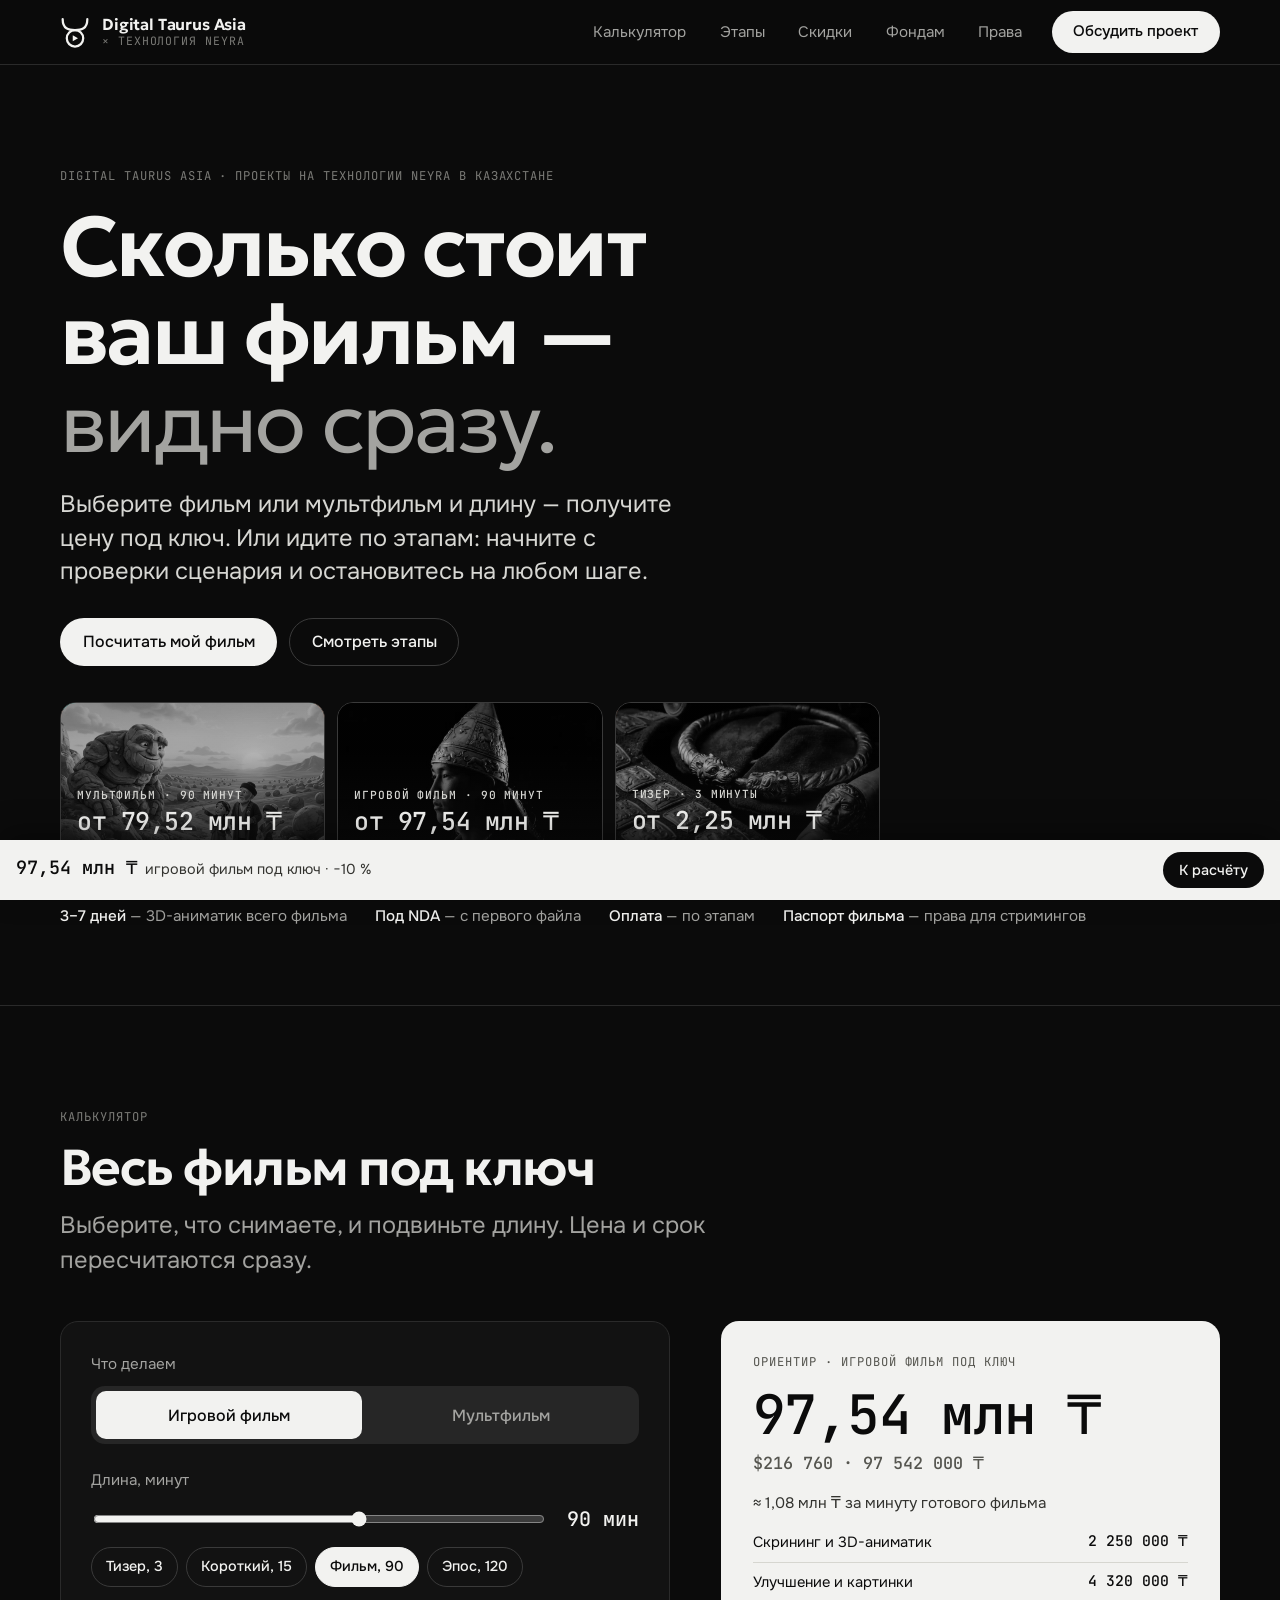
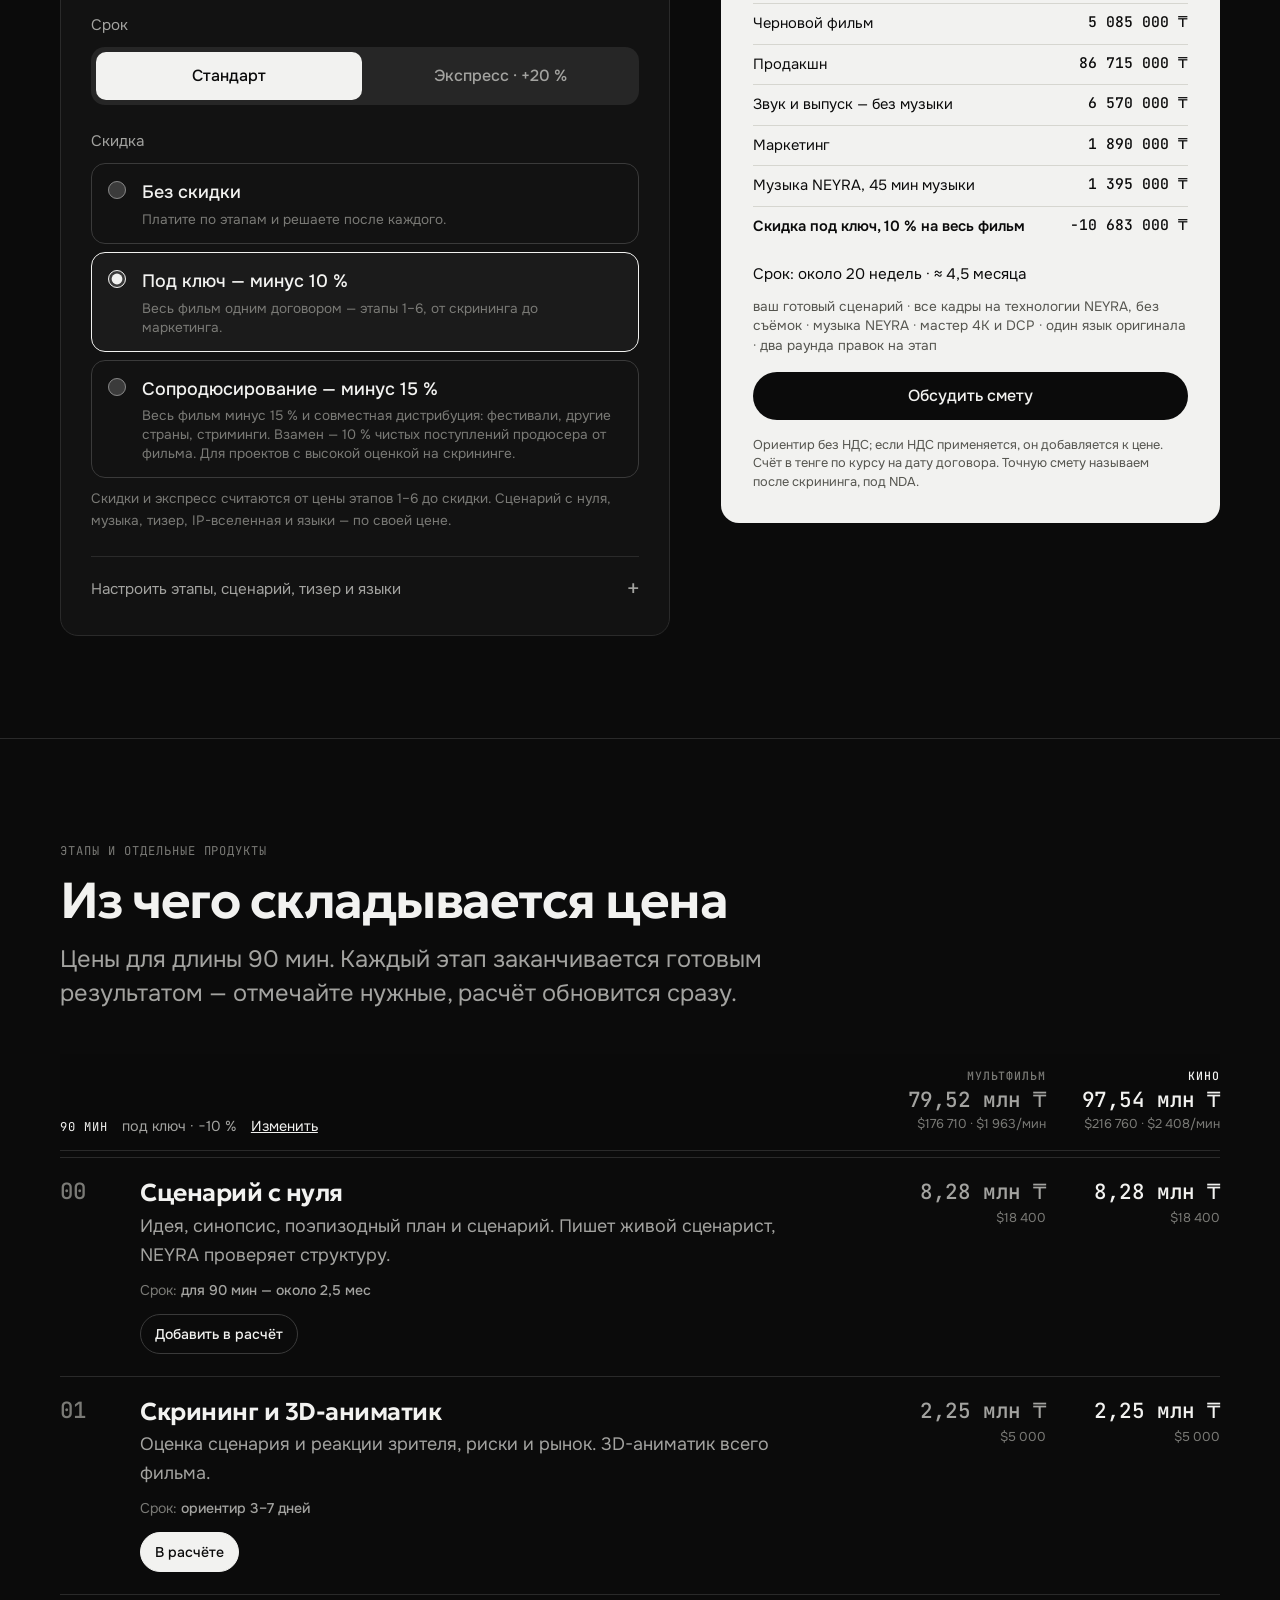
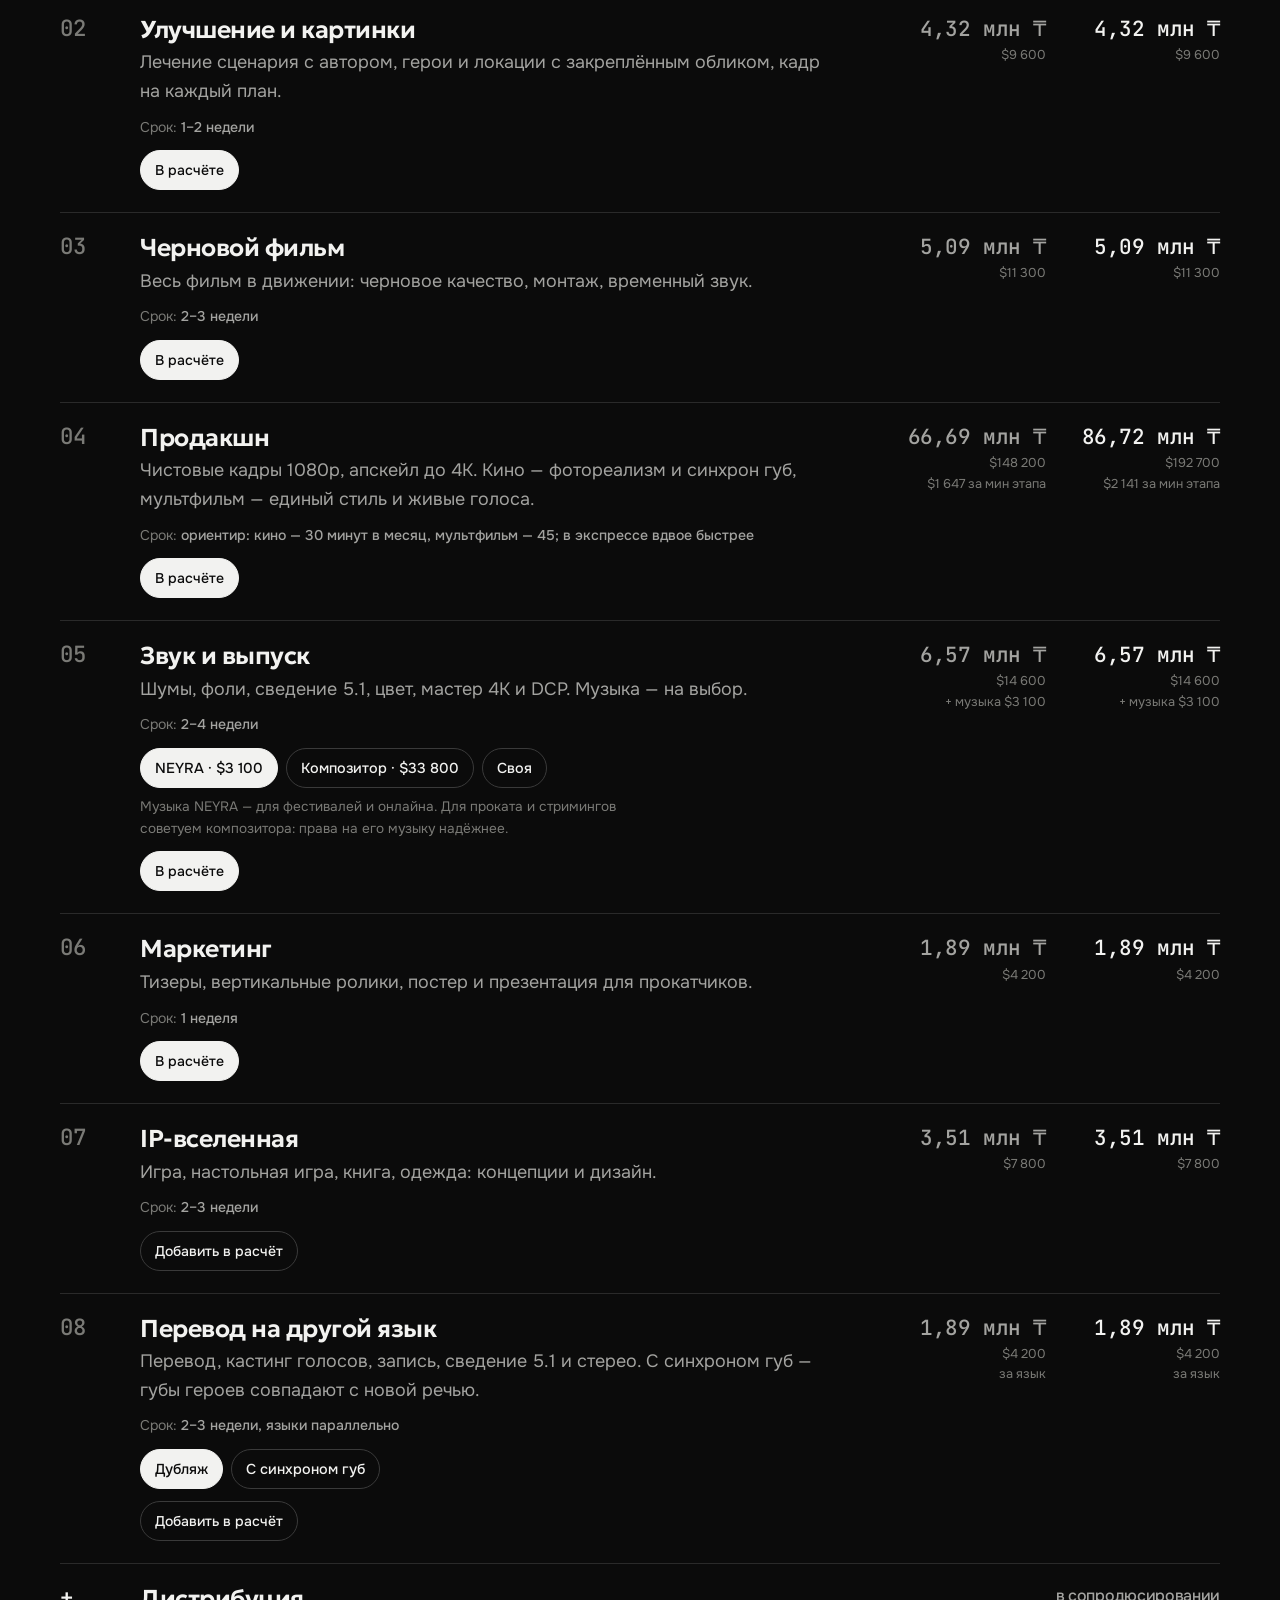
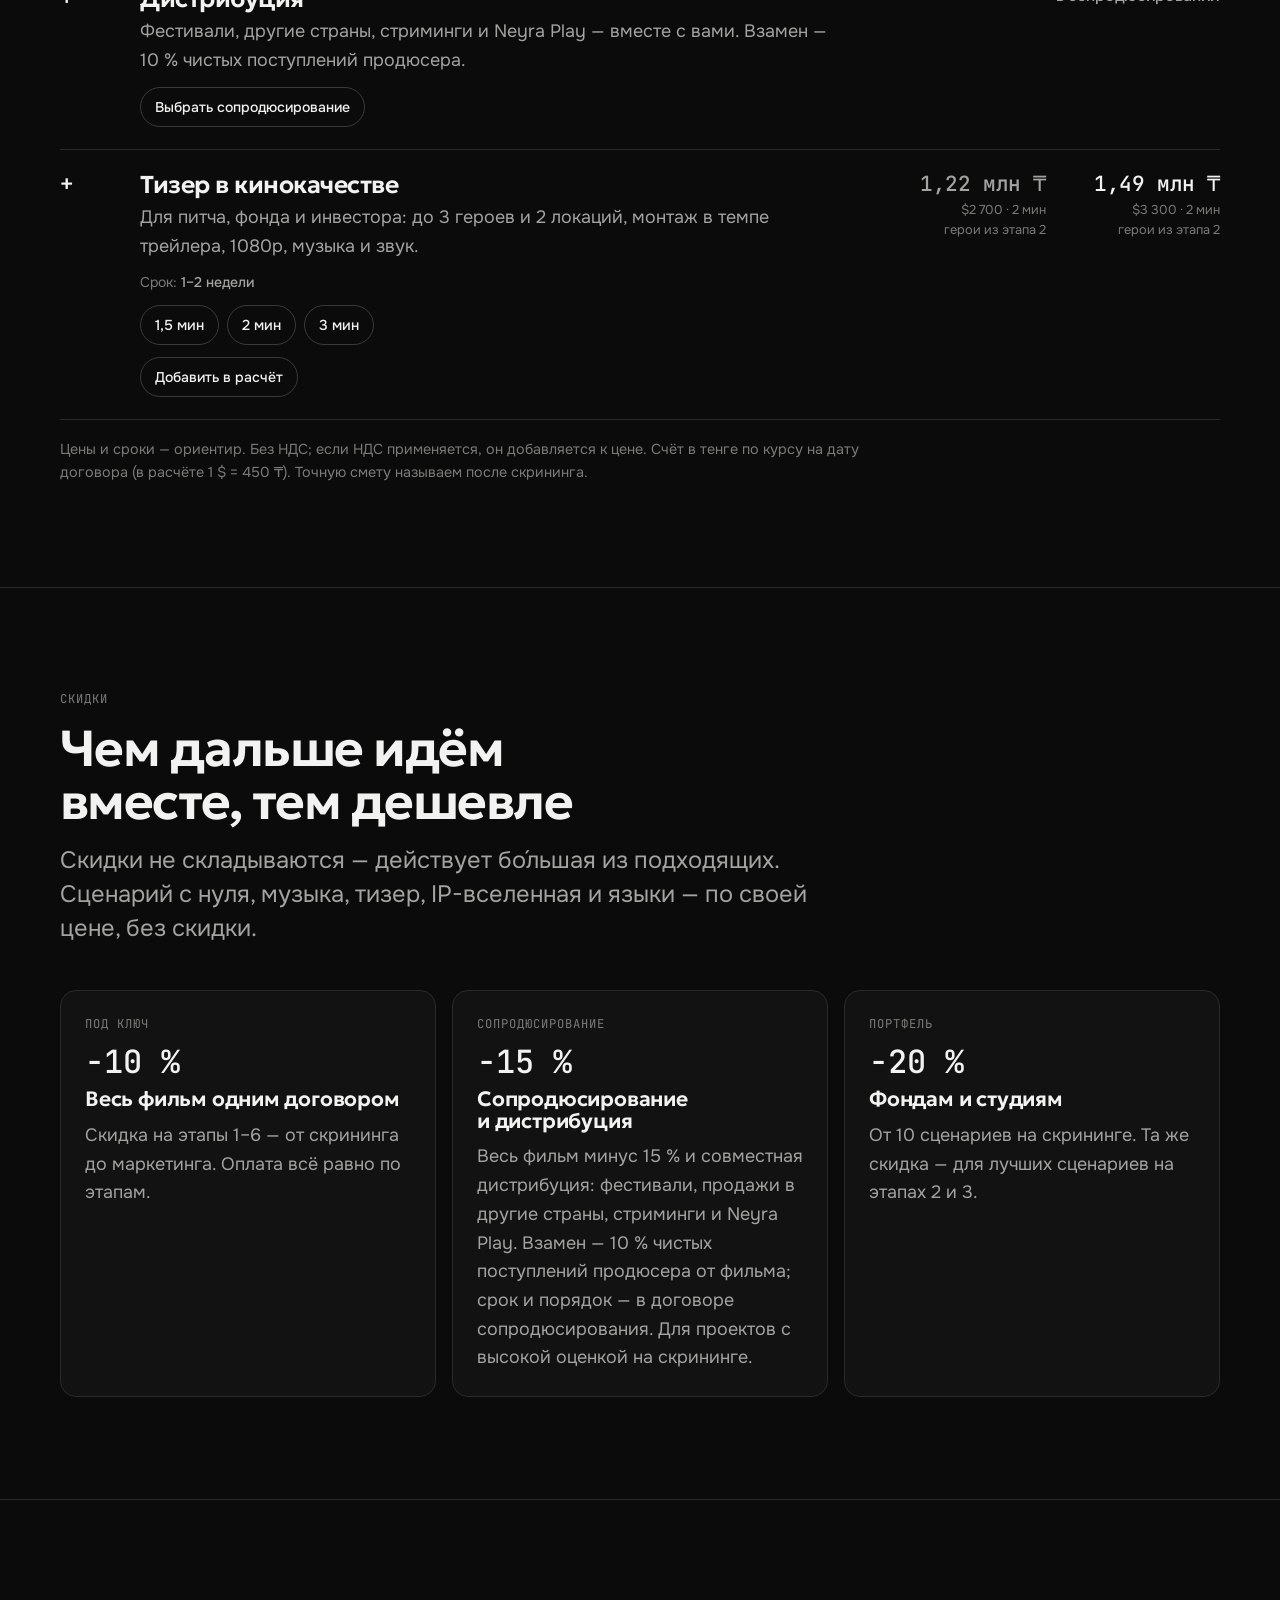
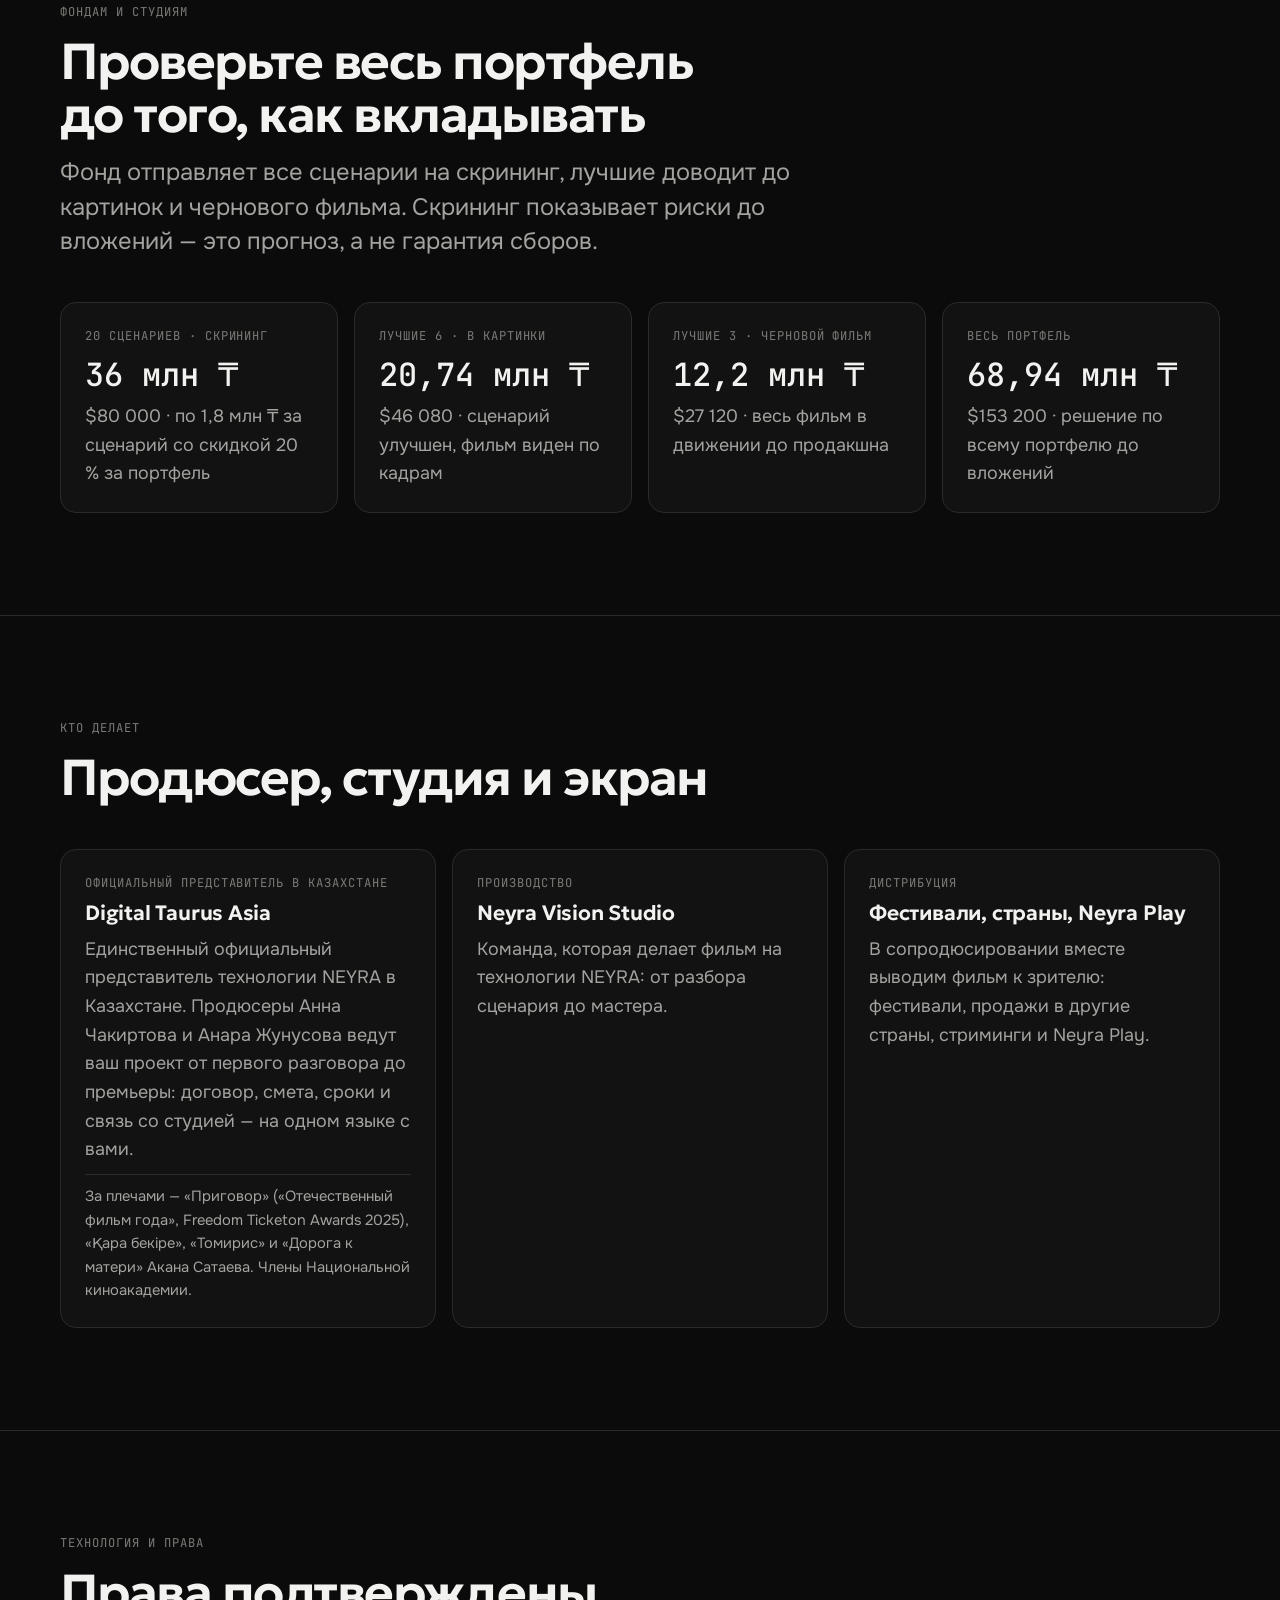
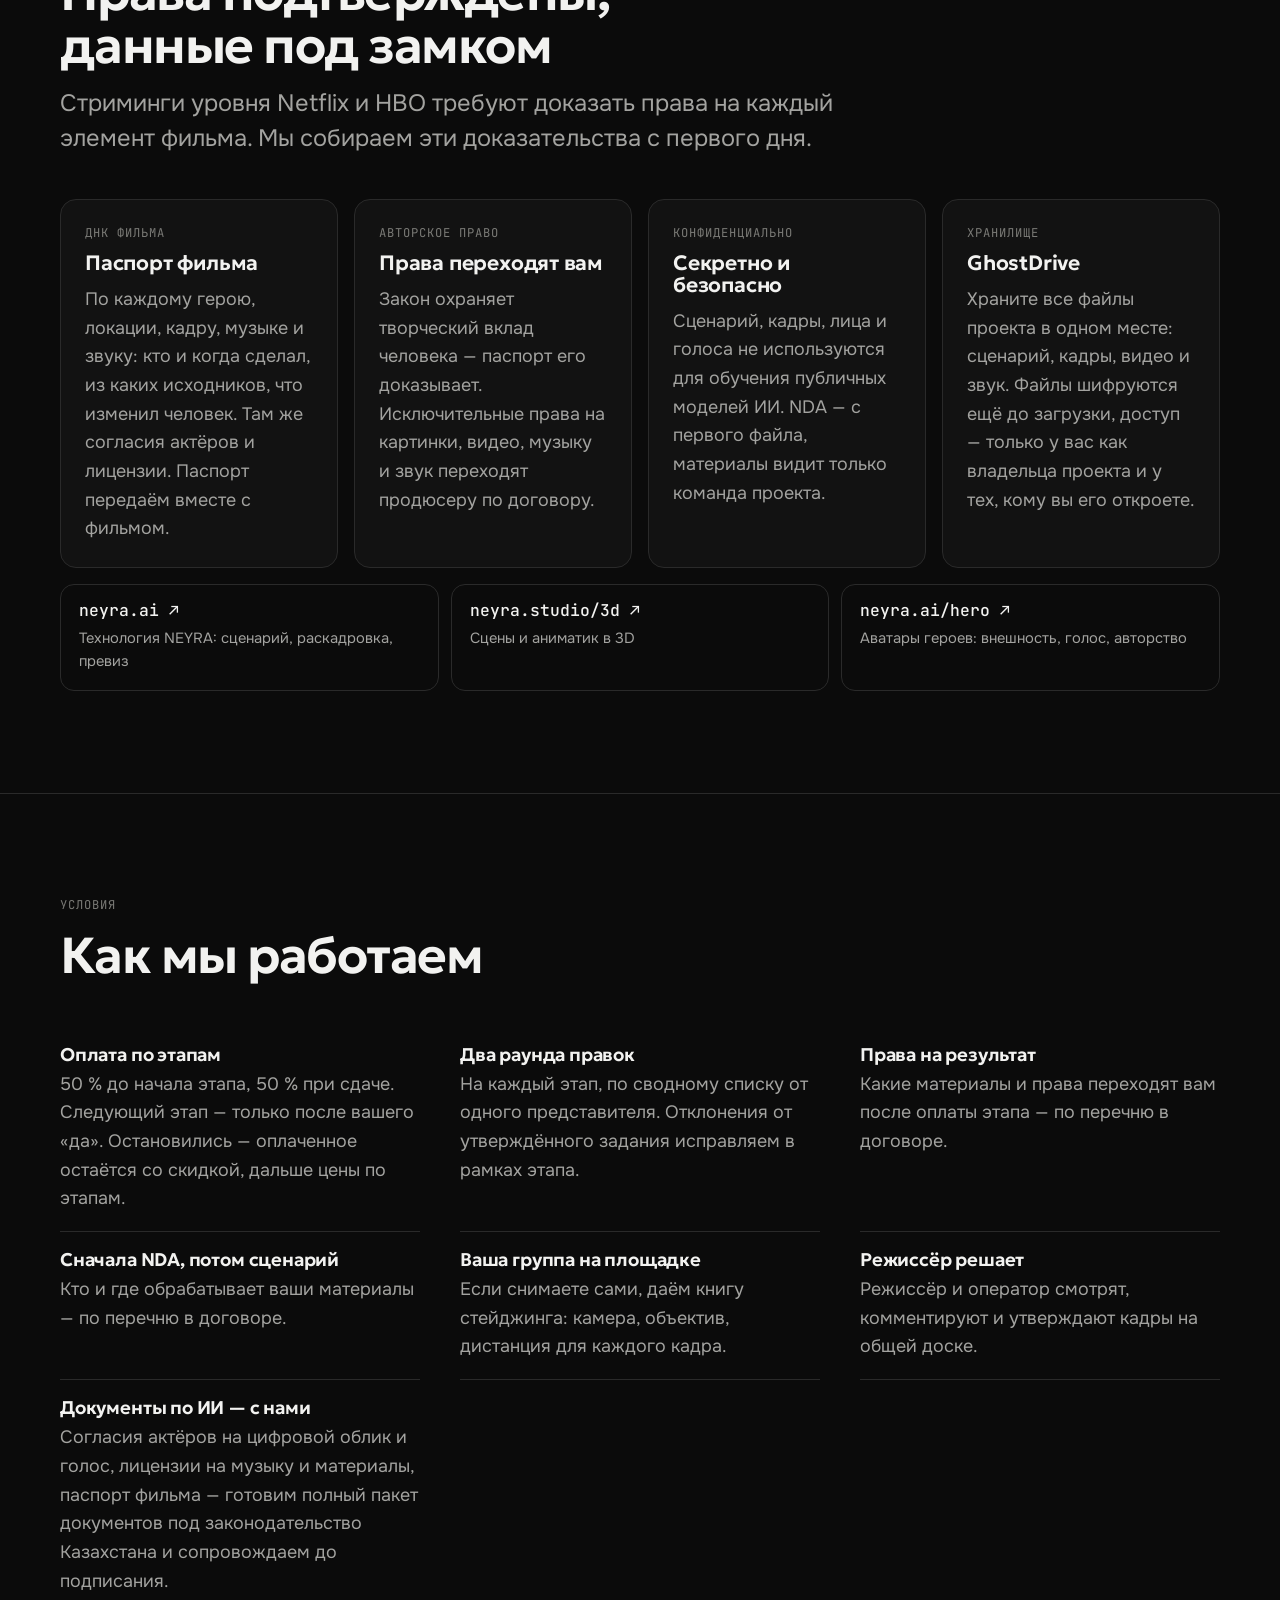
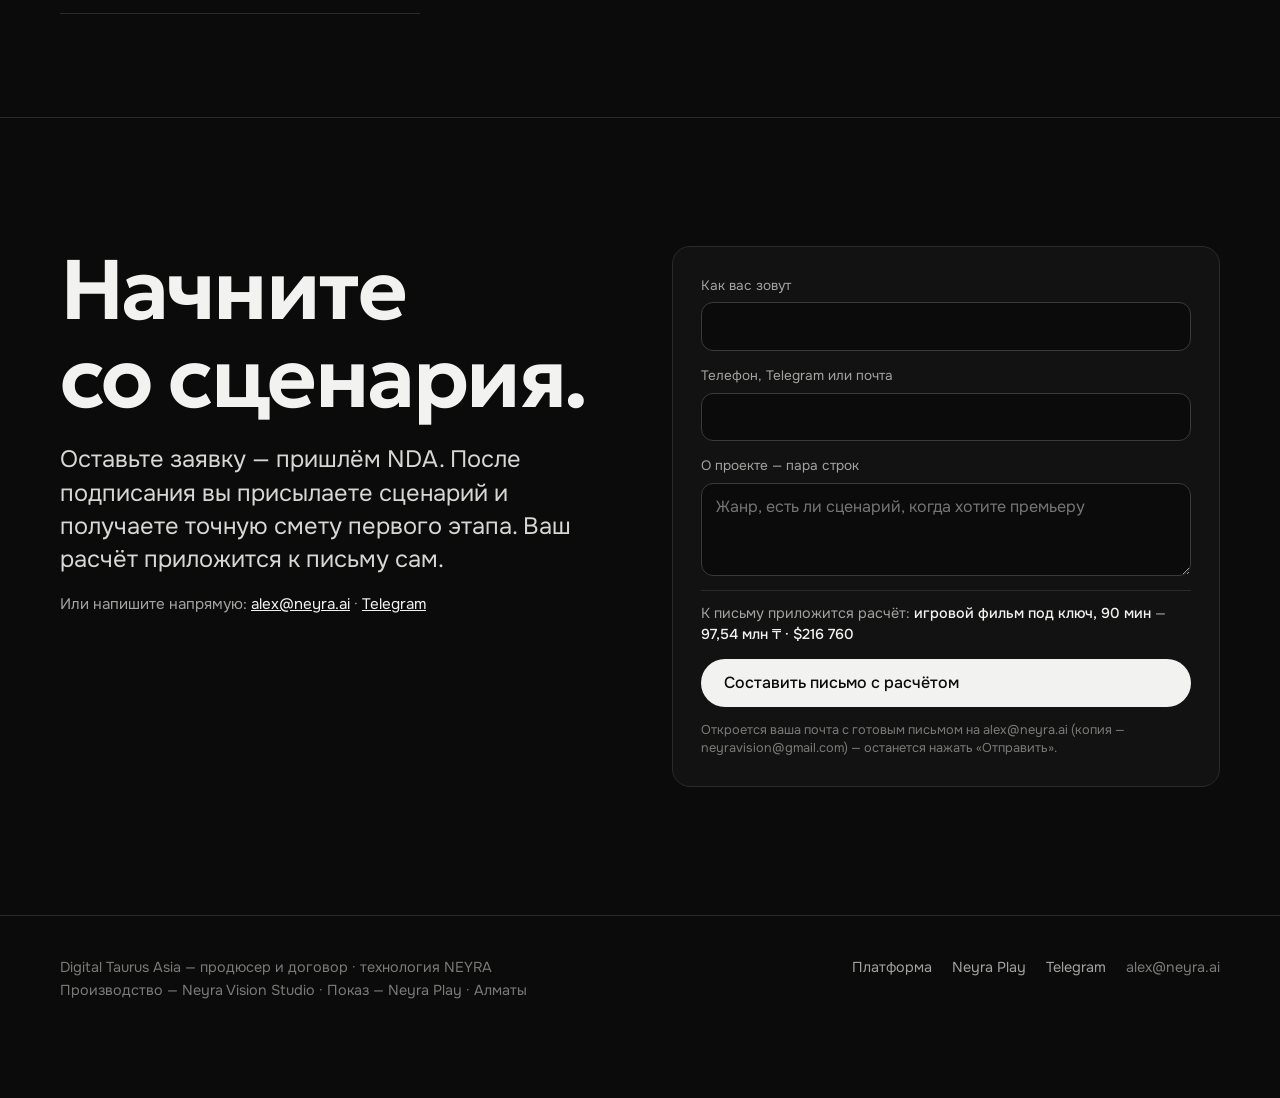
==== commit 3ce33f9f: "77: фон калькулятора убран — видео только на первом экране; обе версии Co-Authored-By: Claude Opus 5" ====
--- a/ceny/index.html
+++ b/ceny/index.html
@@ -91,16 +91,6 @@
 .facts b{color:var(--text);font-weight:500}
 
 section.block{padding:clamp(60px,8vw,112px) 0;border-bottom:1px solid var(--line)}
-/* фон калькулятора: четыре кинокадра по кругу, приглушённые, панели поверх */
-.calc-sec{position:relative;overflow:hidden}
-.calc-sec>.wrap{position:relative;z-index:1}
-.calc__bg{position:absolute;inset:0;z-index:0;background:#0b0b0b}
-.calc__video{position:absolute;inset:0;width:100%;height:100%;object-fit:cover;filter:grayscale(.75) brightness(.62) contrast(1.05);opacity:0;transition:opacity 1.2s ease}
-.calc__video.on{opacity:1}
-.calc__bg::after{content:"";position:absolute;inset:0;background:linear-gradient(180deg,rgba(11,11,11,.95) 0%,rgba(11,11,11,.3) 30%,rgba(11,11,11,.3) 70%,rgba(11,11,11,.95) 100%)}
-.calc-sec .block__head h2,.calc-sec .block__head p{text-shadow:0 2px 24px rgba(0,0,0,.8)}
-.calc-sec .panel{background:color-mix(in oklab,var(--ink-2) 88%,transparent);backdrop-filter:blur(10px)}
-@media (prefers-reduced-motion:reduce){.calc__video{display:none}}
 .block__head{display:flex;flex-direction:column;gap:14px;margin-bottom:clamp(26px,4vw,44px);max-width:780px}
 .block__head h2{font-size:var(--step-3)}
 .block__head p{color:var(--muted);font-size:var(--step-1);line-height:1.45}
@@ -307,8 +297,7 @@
   </div>
 </section>
 
-<section class="block calc-sec" id="kalkulyator" aria-labelledby="calc-title">
-  <div class="calc__bg" aria-hidden="true"><video class="calc__video" muted playsinline preload="none" poster="../v2/media/konnica.jpg" data-src="../v2/media/konnica.mp4" data-poster="../v2/media/konnica.jpg"></video></div>
+<section class="block" id="kalkulyator" aria-labelledby="calc-title">
   <div class="wrap">
     <div class="block__head">
       <div class="mono">Калькулятор</div>
@@ -836,7 +825,7 @@
     location.href = 'mailto:alex@neyra.ai?cc=neyravision@gmail.com&subject=' + encodeURIComponent('Заявка: ' + c.head) + '&body=' + encodeURIComponent(body);
   });
 
-  // фон калькулятора: ролики по кругу с затемнением на стыке; грузятся, когда секция близко к экрану
+  // фон первого экрана: ролики по кругу с затемнением на стыке
   document.querySelectorAll('video[data-src]').forEach(v => {
     const srcs = v.dataset.src.split(','), posters = v.dataset.poster.split(','); let i = 0, started = false;
     const play = () => { v.poster = posters[i]; v.src = srcs[i]; v.play().then(() => v.classList.add('on')).catch(() => {}); };
